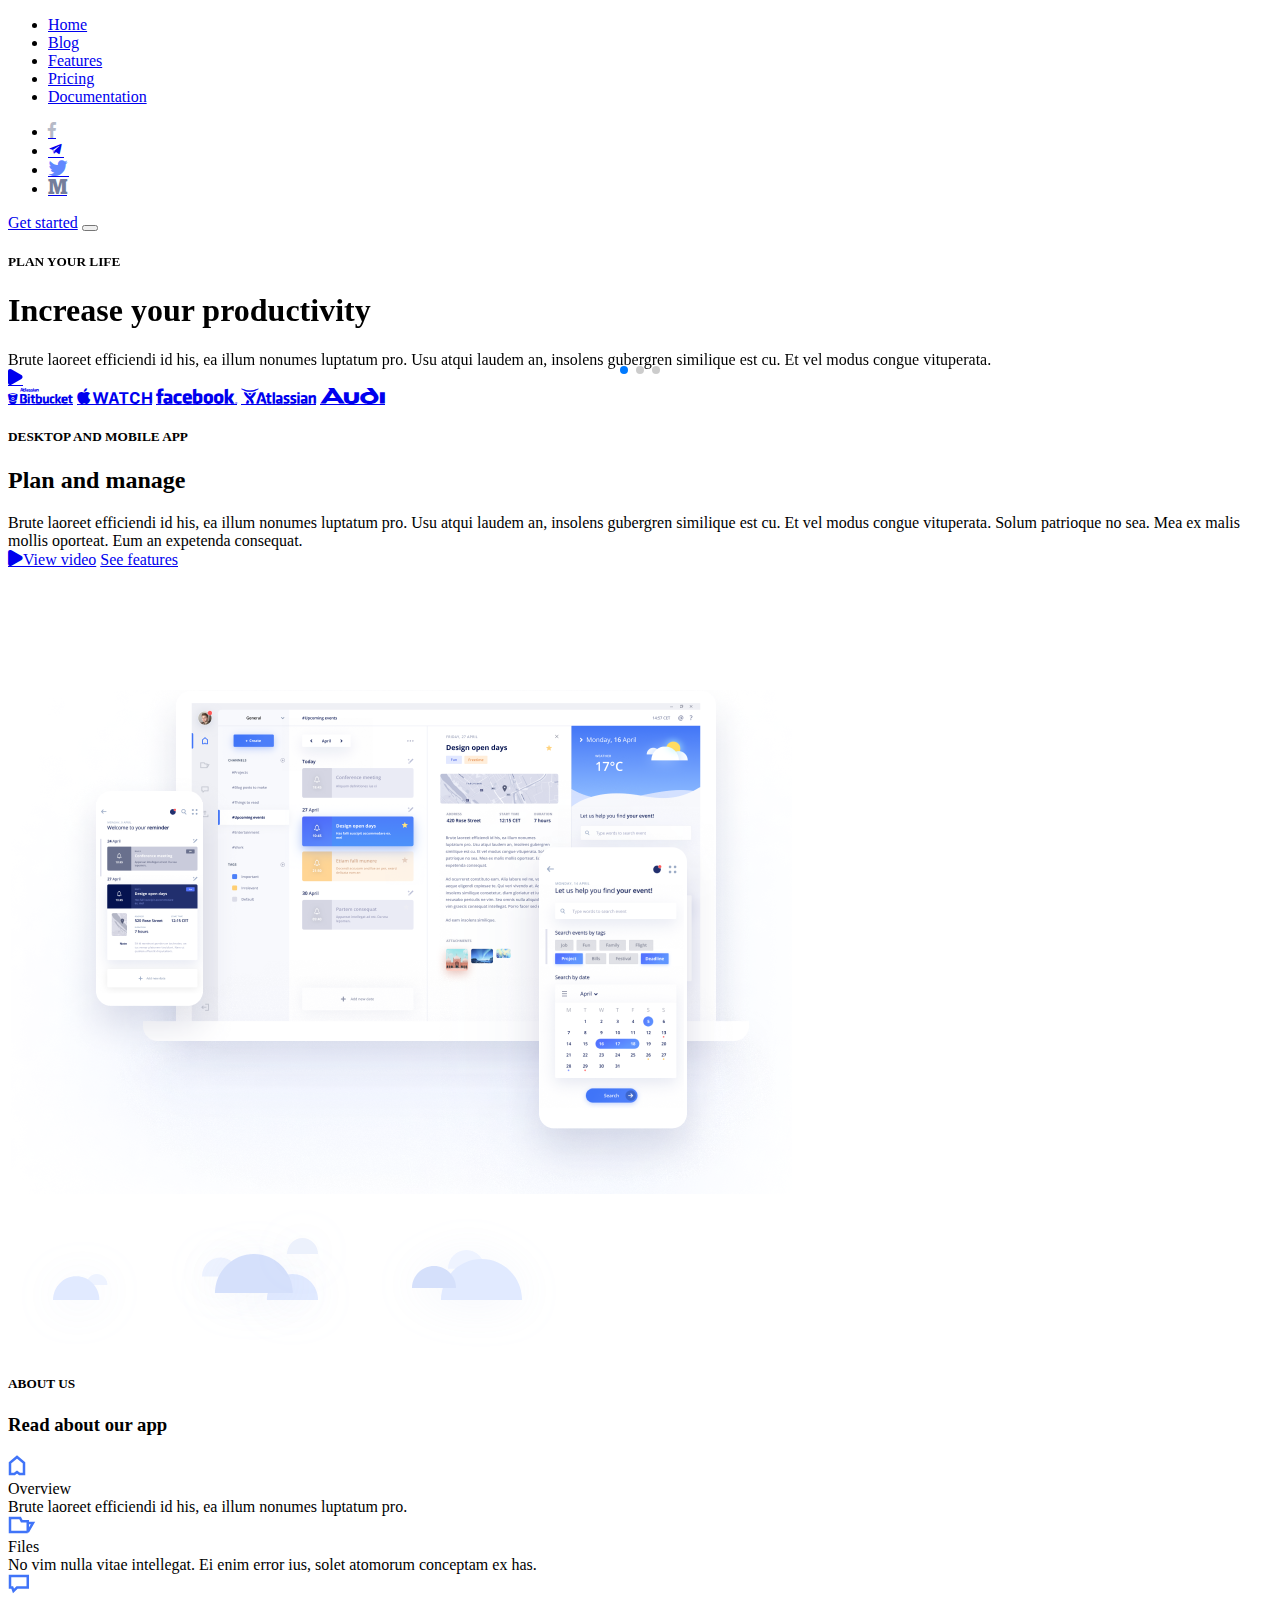
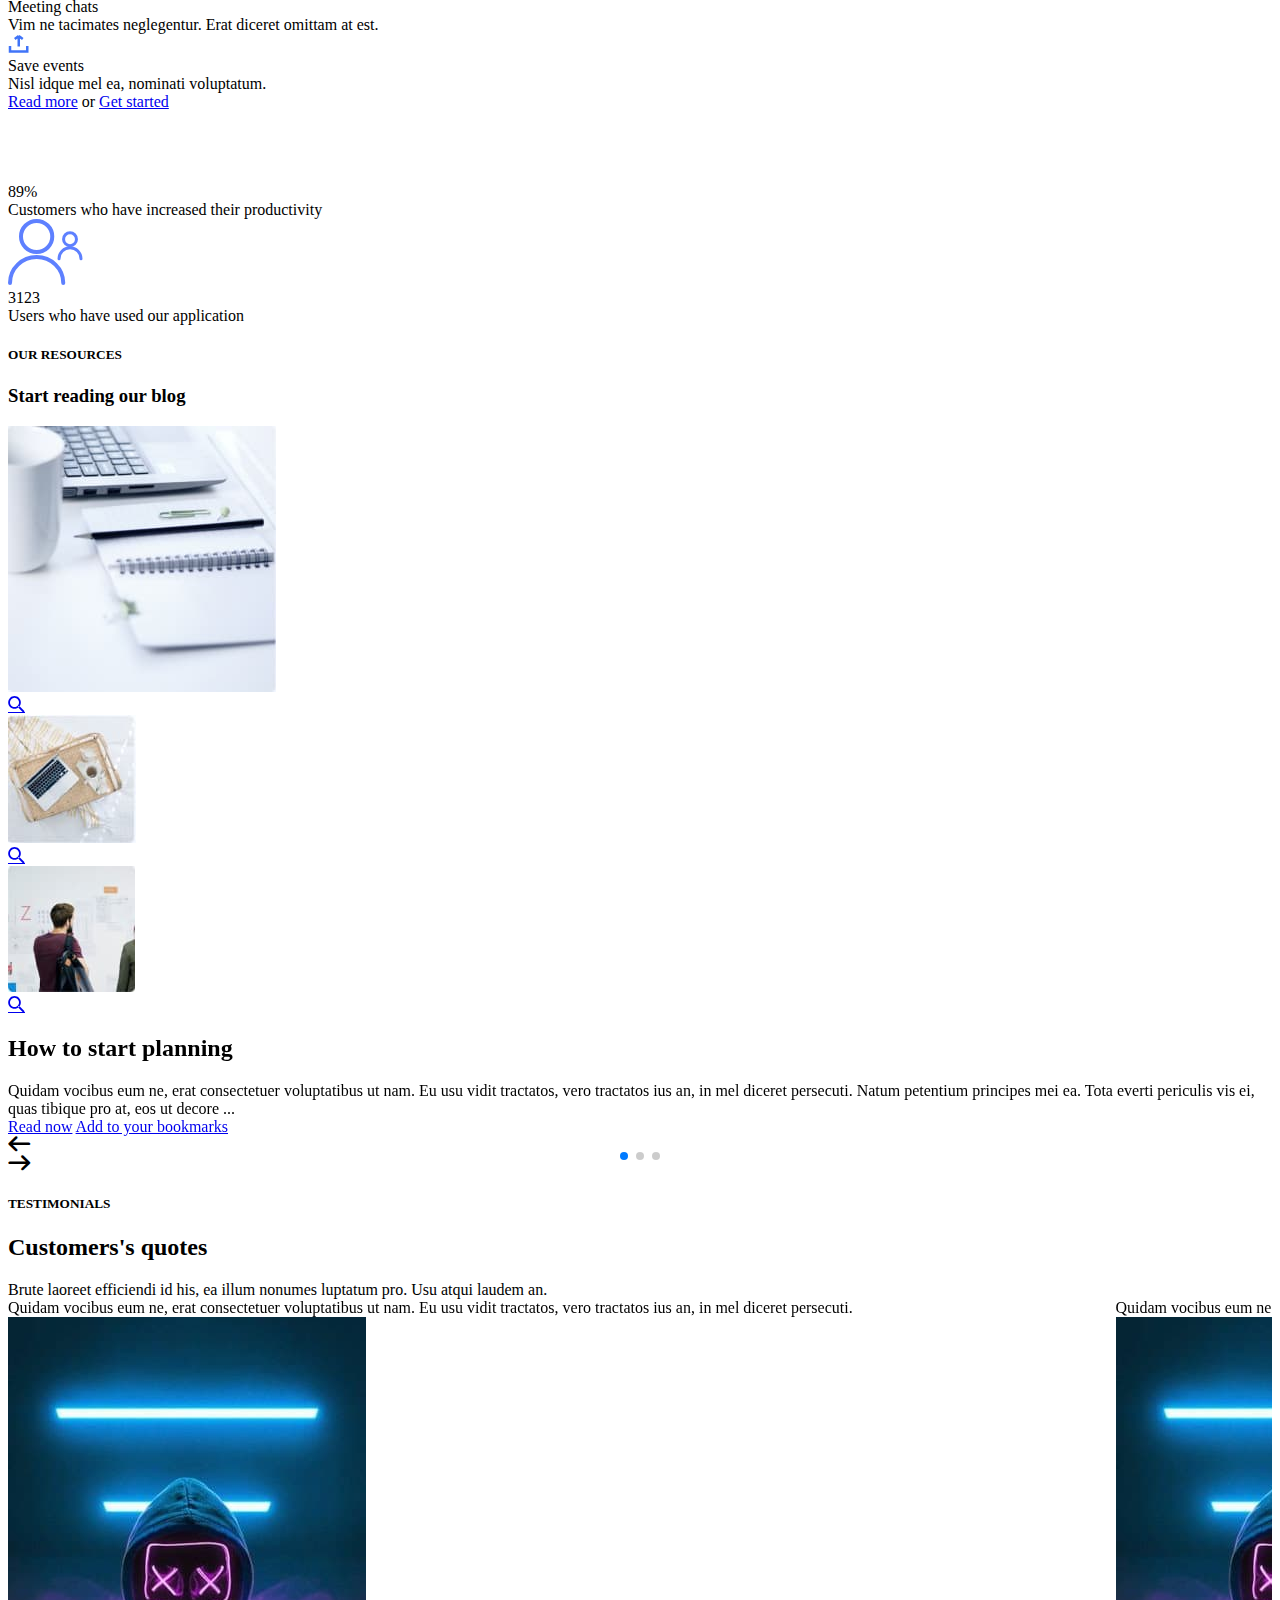
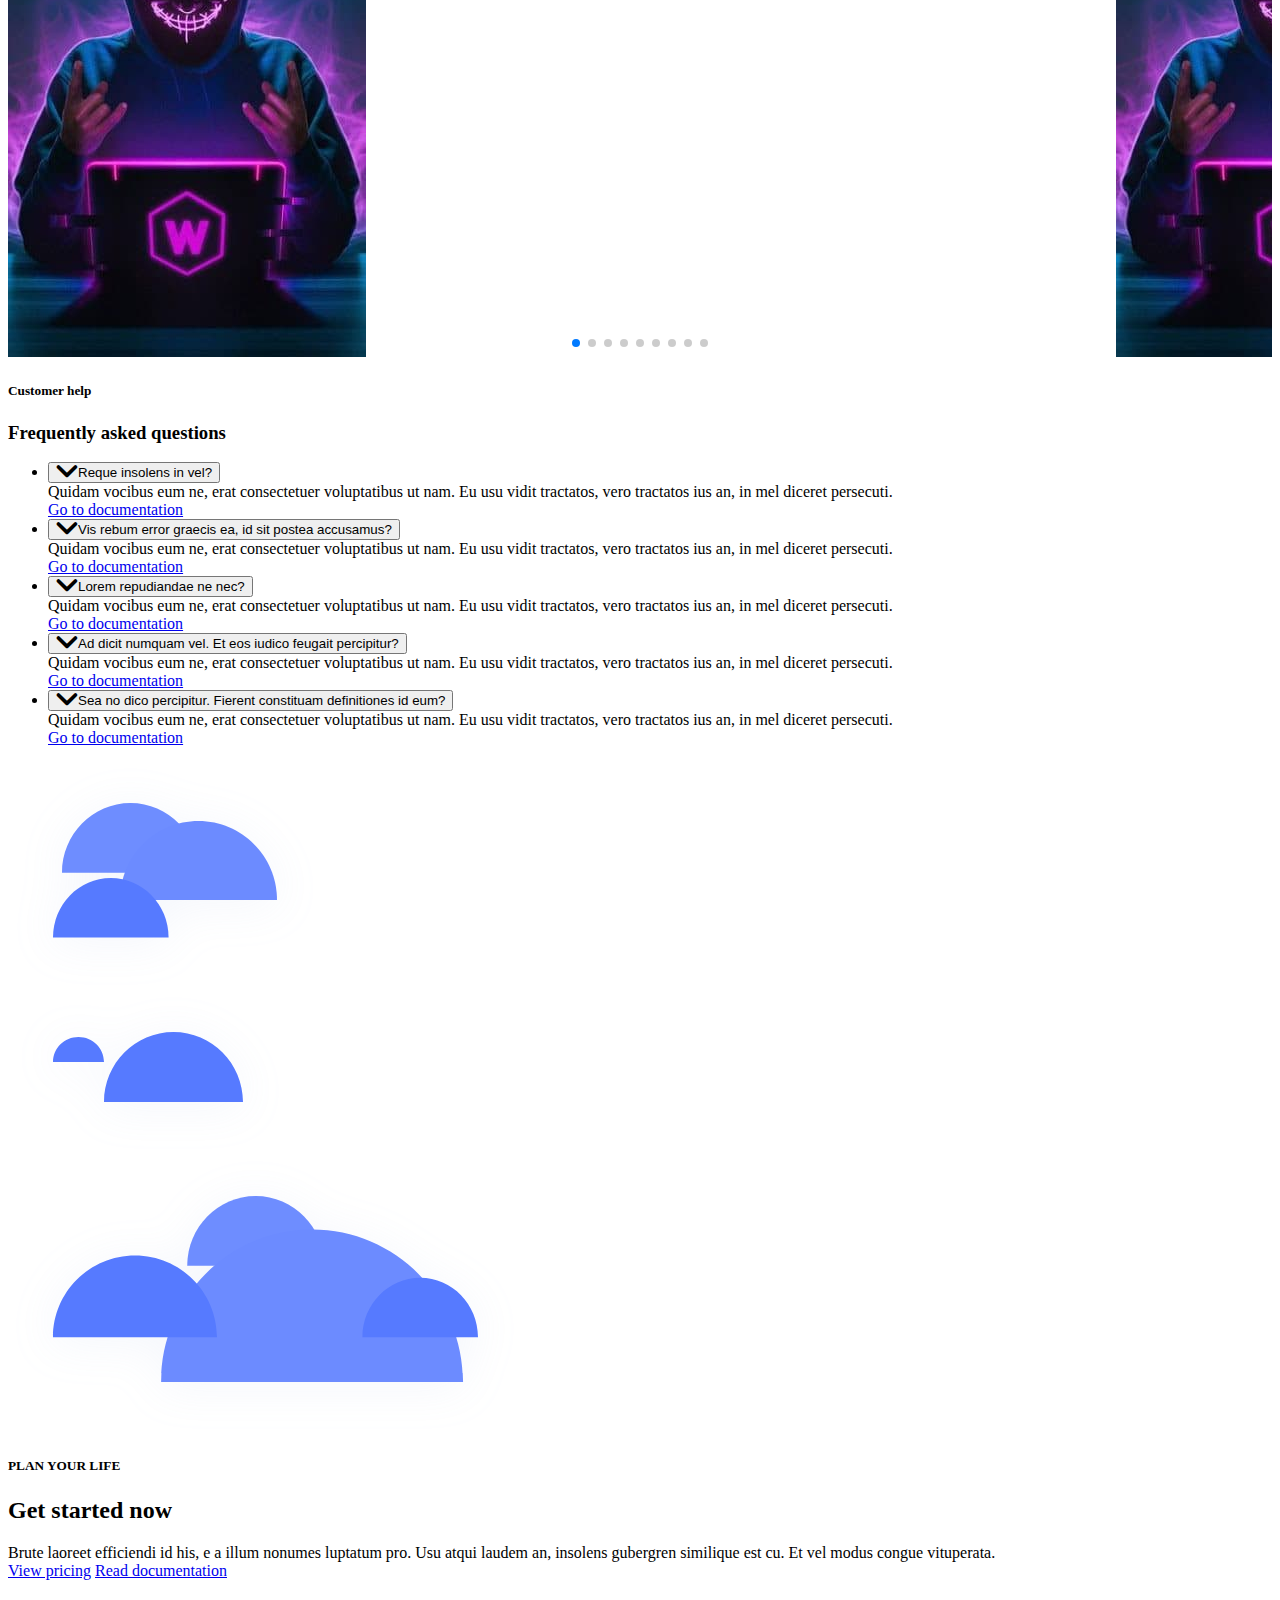
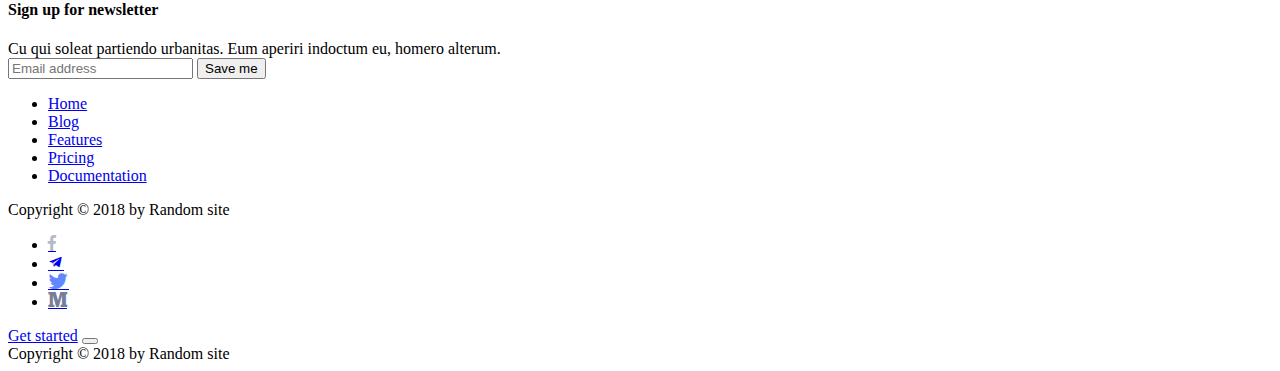
==== index.html @ 5a0d0f4e "Add files via upload" ====
<!DOCTYPE html>
<html lang="en">
	<head>
		<meta charset="UTF-8">
		<meta name="viewport" content="width=device-width">
		<title>Productivity</title>
		<link rel="stylesheet" href="https://unpkg.com/swiper@8/swiper-bundle.min.css">
		<link rel="stylesheet" href="css/icon-font.css">
		<link rel="stylesheet" href="css/style.min.css">
	</head>
	<body>
		<header class="header nav-block">
			<div class="nav-block__container container">
				<a class="nav-block__avatar" href="#"></a>
				<nav class="nav-block__menu">
					<ul class="nav-block__list">
						<li class="nav-block__item">
							<a class="nav-block__link" href="#">Home</a>
						</li>
						<li class="nav-block__item">
							<a class="nav-block__link" href="#">Blog</a>
						</li>
						<li class="nav-block__item">
							<a class="nav-block__link" href="#">Features</a>
						</li>
						<li class="nav-block__item">
							<a class="nav-block__link" href="#">Pricing</a>
						</li>
						<li class="nav-block__item">
							<a class="nav-block__link" href="#">Documentation</a>
						</li>
					</ul>
				</nav>
				<ul class="nav-block__socials">
					<li class="nav-block__socials-item">
						<a class="nav-block__socials-link icon-fb" href="#"></a>
					</li>
					<li class="nav-block__socials-item">
						<a class="nav-block__socials-link icon-tg" href="#"></a>
					</li>
					<li class="nav-block__socials-item">
						<a class="nav-block__socials-link icon-twit" href="#"></a>
					</li>
					<li class="nav-block__socials-item">
						<a class="nav-block__socials-link icon-m" href="#"></a>
					</li>
				</ul>
				<a class="button" href="#">Get started</a>
				<button class="burger" type="button">
					<span></span>
				</button>
			</div>
		</header>
		<main class="main">
			<section class="main-slider swiper">
				<div class="main-slider__wrapper swiper-wrapper">
					<div class="main-slider__slide swiper-slide">
						<h5 class="main-slider__subtitle subtitle">PLAN YOUR LIFE</h5>
						<h1 class="main-slider__title title-1">Increase your <span>productivity</span></h1>
						<div class="main-slider__text">
							Brute laoreet efficiendi id his, ea illum nonumes luptatum pro. Usu atqui laudem an, insolens gubergren similique est cu. Et vel modus congue vituperata.
						</div>
						<a class="main-slider__play icon-play" href="#"></a>
					</div>
					<div class="main-slider__slide swiper-slide">
						<h5 class="main-slider__subtitle subtitle">PLAN YOUR LIFE</h5>
						<h1 class="main-slider__title title-1">Increase your <span>productivity</span></h1>
						<div class="main-slider__text">
							Brute laoreet efficiendi id his, ea illum nonumes luptatum pro. Usu atqui laudem an, insolens gubergren similique est cu. Et vel modus congue vituperata.
						</div>
						<a class="main-slider__play icon-play" href="#"></a>
					</div>
					<div class="main-slider__slide swiper-slide">
						<h5 class="main-slider__subtitle subtitle">PLAN YOUR LIFE</h5>
						<h1 class="main-slider__title title-1">Increase your <span>productivity</span></h1>
						<div class="main-slider__text">
							Brute laoreet efficiendi id his, ea illum nonumes luptatum pro. Usu atqui laudem an, insolens gubergren similique est cu. Et vel modus congue vituperata.
						</div>
						<a class="main-slider__play icon-play" href="#"></a>
					</div>
				</div>
				<div class="swiper-pagination"></div>
			</section>
			<div class="partners">
				<div class="partners__container container">
					<a class="partners__link icon-bitbucket" href="#"></a>
					<a class="partners__link icon-apple" href="#"></a>
					<a class="partners__link icon-facebook" href="#"></a>
					<a class="partners__link icon-atlassian" href="#"></a>
					<a class="partners__link icon-audi" href="#"></a>
				</div>
			</div>
			<section class="plan-manage">
				<div class="plan-manage__container">
					<div class="plan-manage__info">
						<div class="plan-manage__info-body">
							<h5 class="plan-manage__subtitle subtitle">DESKTOP AND MOBILE APP</h5>
							<h2 class="plan-manage__title title-2"><span>Plan</span> and <span>manage</span></h2>
							<div class="plan-manage__text">
								Brute laoreet efficiendi id his, ea illum nonumes luptatum pro. Usu atqui laudem an, insolens gubergren similique est cu. Et vel modus congue vituperata. Solum patrioque no sea. Mea ex malis mollis oporteat. Eum an expetenda consequat.
							</div>
							<div class="plan-manage__buttons">
								<a class="plan-manage__button plan-manage__button--blue icon-play" href="#">View video</a>
								<a class="plan-manage__button plan-manage__button--transparent" href="#">See features</a>
							</div>
						</div>
					</div>
					<div class="plan-manage__image">
						<img src="img/plan-manage/gadjets.png" alt="gadjets">
					</div>
				</div>
			</section>
			<section class="about-us">
				<img class="about-us__cloud about-us__cloud--1" src="img/about-us/clouds/01.svg" alt="about-us-cloud">
				<img class="about-us__cloud about-us__cloud--2" src="img/about-us/clouds/02.svg" alt="about-us-cloud">
				<img class="about-us__cloud about-us__cloud--3" src="img/about-us/clouds/03.svg" alt="about-us-cloud">
				<div class="container">
					<h5 class="subtitle about-us__subtitle">ABOUT US</h5>
					<h3 class="title-3 about-us__title">Read about our app</h3>
					<div class="about-us__cards">
						<div class="about-us__card">
							<div class="about-us__card-icon">
								<img src="img/about-us/icons/01.svg" alt="card-icon">
							</div>
							<div class="about-us__card-title">Overview</div>
							<div class="about-us__card-text">
								Brute laoreet efficiendi id his, ea illum nonumes luptatum pro.
							</div>
						</div>
						<div class="about-us__card">
							<div class="about-us__card-icon">
								<img src="img/about-us/icons/02.svg" alt="card-icon">
							</div>
							<div class="about-us__card-title">Files</div>
							<div class="about-us__card-text">
								No vim nulla vitae intellegat. Ei enim error ius, solet atomorum conceptam ex has.
							</div>
						</div>
						<div class="about-us__card">
							<div class="about-us__card-icon">
								<img src="img/about-us/icons/03.svg" alt="card-icon">
							</div>
							<div class="about-us__card-title">Meeting chats</div>
							<div class="about-us__card-text">
								Vim ne tacimates neglegentur. Erat diceret omittam at est.
							</div>
						</div>
						<div class="about-us__card">
							<div class="about-us__card-icon">
								<img src="img/about-us/icons/04.svg" alt="card-icon">
							</div>
							<div class="about-us__card-title">Save events</div>
							<div class="about-us__card-text">
								Nisl idque mel ea, nominati voluptatum.
							</div>
						</div>
					</div>
					<div class="about-us__buttons">
						<a class="button" href="#">Read more</a>
						<span>or</span>
						<a class="button button--red" href="#">Get started</a>
					</div>
				</div>
			</section>
			<section class="advantages">
				<div class="advantages__column advantages__column--left">
					<div class="advantages__icon">
						<img src="img/advantages/01.svg" alt="advantages-icon">
					</div>
					<div class="advantages__number">89%</div>
					<div class="advantages__text">Customers who have increased their productivity</div>
				</div>
				<div class="advantages__column">
					<div class="advantages__icon">
						<img src="img/advantages/02.svg" alt="advantages-icon">
					</div>
					<div class="advantages__number">3123</div>
					<div class="advantages__text">Users who have used our application</div>
				</div>
			</section>
			<section class="our-resoucers">
				<div class="our-resoucers__container container">
					<h5 class="subtitle our-resoucers__subtitle">OUR RESOURCES</h5>
					<h3 class="title-3">Start reading our blog</h3>
					<div class="our-resoucers__slider swiper">
						<div class="our-resoucers__slider-wrapper swiper-wrapper">
							<div class="our-resoucers__slide swiper-slide">
								<div class="our-resoucers__slide-body">
									<div class="our-resoucers__images">
										<div class="our-resoucers__image">
											<img src="img/our-resoucers/01.jpg" alt="our-resoucers-image">
											<div class="our-resoucers__search">
												<a class="our-resoucers__search-icon icon-zoom" href="#"></a>
											</div>
										</div>
										<div class="our-resoucers__image">
											<img src="img/our-resoucers/02.jpg" alt="our-resoucers-image">
											<div class="our-resoucers__search">
												<a class="our-resoucers__search-icon icon-zoom" href="#"></a>
											</div>
										</div>
										<div class="our-resoucers__image">
											<img src="img/our-resoucers/03.jpg" alt="our-resoucers-image">
											<div class="our-resoucers__search">
												<a class="our-resoucers__search-icon icon-zoom" href="#"></a>
											</div>
										</div>
									</div>
									<div class="our-resoucers__info">
										<h2 class="title-2 our-resoucers__title">How to start planning</h2>
										<div class="our-resoucers__text">
											Quidam vocibus eum ne, erat consectetuer voluptatibus ut nam. Eu usu vidit tractatos, vero tractatos ius an, in mel diceret persecuti. Natum petentium principes mei ea. Tota everti periculis vis ei, quas tibique pro at, eos ut decore ...
										</div>
										<div class="our-resoucers__buttons">
											<a class="button" href="#">Read now</a>
											<a class="button our-resoucers__button" href="#">Add to your bookmarks</a>
										</div>
									</div>
								</div>
							</div>
							<div class="our-resoucers__slide swiper-slide">
								<div class="our-resoucers__slide-body">
									<div class="our-resoucers__images">
										<div class="our-resoucers__image">
											<img src="img/our-resoucers/01.jpg" alt="our-resoucers-image">
											<div class="our-resoucers__search">
												<a class="our-resoucers__search-icon icon-zoom" href="#"></a>
											</div>
										</div>
										<div class="our-resoucers__image">
											<img src="img/our-resoucers/02.jpg" alt="our-resoucers-image">
											<div class="our-resoucers__search">
												<a class="our-resoucers__search-icon icon-zoom" href="#"></a>
											</div>
										</div>
										<div class="our-resoucers__image">
											<img src="img/our-resoucers/03.jpg" alt="our-resoucers-image">
											<div class="our-resoucers__search">
												<a class="our-resoucers__search-icon icon-zoom" href="#"></a>
											</div>
										</div>
									</div>
									<div class="our-resoucers__info">
										<h2 class="title-2 our-resoucers__title">How to start planning</h2>
										<div class="our-resoucers__text">
											Quidam vocibus eum ne, erat consectetuer voluptatibus ut nam. Eu usu vidit tractatos, vero tractatos ius an, in mel diceret persecuti. Natum petentium principes mei ea. Tota everti periculis vis ei, quas tibique pro at, eos ut decore ...
										</div>
										<div class="our-resoucers__buttons">
											<a class="button" href="#">Read now</a>
											<a class="button our-resoucers__button" href="#">Add to your bookmarks</a>
										</div>
									</div>
								</div>
							</div>
							<div class="our-resoucers__slide swiper-slide">
								<div class="our-resoucers__slide-body">
									<div class="our-resoucers__images">
										<div class="our-resoucers__image">
											<img src="img/our-resoucers/01.jpg" alt="our-resoucers-image">
											<div class="our-resoucers__search">
												<a class="our-resoucers__search-icon icon-zoom" href="#"></a>
											</div>
										</div>
										<div class="our-resoucers__image">
											<img src="img/our-resoucers/02.jpg" alt="our-resoucers-image">
											<div class="our-resoucers__search">
												<a class="our-resoucers__search-icon icon-zoom" href="#"></a>
											</div>
										</div>
										<div class="our-resoucers__image">
											<img src="img/our-resoucers/03.jpg" alt="our-resoucers-image">
											<div class="our-resoucers__search">
												<a class="our-resoucers__search-icon icon-zoom" href="#"></a>
											</div>
										</div>
									</div>
									<div class="our-resoucers__info">
										<h2 class="title-2 our-resoucers__title">How to start planning</h2>
										<div class="our-resoucers__text">
											Quidam vocibus eum ne, erat consectetuer voluptatibus ut nam. Eu usu vidit tractatos, vero tractatos ius an, in mel diceret persecuti. Natum petentium principes mei ea. Tota everti periculis vis ei, quas tibique pro at, eos ut decore ...
										</div>
										<div class="our-resoucers__buttons">
											<a class="button" href="#">Read now</a>
											<a class="button our-resoucers__button" href="#">Add to your bookmarks</a>
										</div>
									</div>
								</div>
							</div>
						</div>
						<div class="our-resoucers__prev icon-prev"></div>
						<div class="our-resoucers__next icon-next"></div>
						<div class="swiper-pagination"></div>
					</div>
				</div>
			</section>
			<section class="quotes">
				<div class="quotes__content">
					<div class="container">
						<div class="quotes__info">
							<h5 class="quotes__subtitle subtitle">TESTIMONIALS</h5>
							<h2 class="quotes__title title-2">Customers's quotes</h2>
							<div class="quotes__text">
									Brute laoreet efficiendi id his, ea illum nonumes luptatum pro. Usu atqui laudem an.
							</div>
						</div>
					</div>
				</div>
				<div class="quotes__slider swiper">
					<div class="quotes__slider-wrapper swiper-wrapper">
						<div class="quotes__slide swiper-slide">
							<div class="quotes__slide-text">
								Quidam vocibus eum ne, erat consectetuer voluptatibus ut nam. Eu usu vidit tractatos, vero tractatos ius an, in mel diceret persecuti.
							</div>
							<div class="quotes__slide-avatar">
								<img src="img/quotes/01.jpg" alt="quotes-slide-avatar">
							</div>
						</div>
						<div class="quotes__slide swiper-slide">
							<div class="quotes__slide-text">
								Quidam vocibus eum ne, erat consectetuer voluptatibus ut nam. Eu usu vidit tractatos, vero tractatos ius an, in mel diceret persecuti.
							</div>
							<div class="quotes__slide-avatar">
								<img src="img/quotes/01.jpg" alt="quotes-slide-avatar">
							</div>
						</div>
						<div class="quotes__slide swiper-slide">
							<div class="quotes__slide-text">
								Quidam vocibus eum ne, erat consectetuer voluptatibus ut nam. Eu usu vidit tractatos, vero tractatos ius an, in mel diceret persecuti.
							</div>
							<div class="quotes__slide-avatar">
								<img src="img/quotes/01.jpg" alt="quotes-slide-avatar">
							</div>
						</div>
						<div class="quotes__slide swiper-slide">
							<div class="quotes__slide-text">
								Quidam vocibus eum ne, erat consectetuer voluptatibus ut nam. Eu usu vidit tractatos, vero tractatos ius an, in mel diceret persecuti.
							</div>
							<div class="quotes__slide-avatar">
								<img src="img/quotes/01.jpg" alt="quotes-slide-avatar">
							</div>
						</div>
						<div class="quotes__slide swiper-slide">
							<div class="quotes__slide-text">
								Quidam vocibus eum ne, erat consectetuer voluptatibus ut nam. Eu usu vidit tractatos, vero tractatos ius an, in mel diceret persecuti.
							</div>
							<div class="quotes__slide-avatar">
								<img src="img/quotes/01.jpg" alt="quotes-slide-avatar">
							</div>
						</div>
						<div class="quotes__slide swiper-slide">
							<div class="quotes__slide-text">
								Quidam vocibus eum ne, erat consectetuer voluptatibus ut nam. Eu usu vidit tractatos, vero tractatos ius an, in mel diceret persecuti.
							</div>
							<div class="quotes__slide-avatar">
								<img src="img/quotes/01.jpg" alt="quotes-slide-avatar">
							</div>
						</div>
						<div class="quotes__slide swiper-slide">
							<div class="quotes__slide-text">
								Quidam vocibus eum ne, erat consectetuer voluptatibus ut nam. Eu usu vidit tractatos, vero tractatos ius an, in mel diceret persecuti.
							</div>
							<div class="quotes__slide-avatar">
								<img src="img/quotes/01.jpg" alt="quotes-slide-avatar">
							</div>
						</div>
						<div class="quotes__slide swiper-slide">
							<div class="quotes__slide-text">
								Quidam vocibus eum ne, erat consectetuer voluptatibus ut nam. Eu usu vidit tractatos, vero tractatos ius an, in mel diceret persecuti.
							</div>
							<div class="quotes__slide-avatar">
								<img src="img/quotes/01.jpg" alt="quotes-slide-avatar">
							</div>
						</div>
						<div class="quotes__slide swiper-slide">
							<div class="quotes__slide-text">
								Quidam vocibus eum ne, erat consectetuer voluptatibus ut nam. Eu usu vidit tractatos, vero tractatos ius an, in mel diceret persecuti.
							</div>
							<div class="quotes__slide-avatar">
								<img src="img/quotes/01.jpg" alt="quotes-slide-avatar">
							</div>
						</div>
					</div>
					<div class="swiper-pagination"></div>
				</div>
			</section>
			<section class="questions">
				<div class="container">
					<h5 class="questions__subtitle subtitle">Customer help</h5>
					<h3 class="questions__title title-3">Frequently asked questions</h3>
					<ul class="questions__list">
						<li class="questions__item">
							<button class="questions__active-btn icon-arrow" type="button">Reque insolens in vel?</button>
							<div class="questions__item-body">
								<div class="questions__item-text">
									Quidam vocibus eum ne, erat consectetuer voluptatibus ut nam. Eu usu vidit tractatos, vero tractatos ius an, in mel diceret persecuti.
								</div>
								<a class="button questions__button" href="#">Go to documentation</a>
							</div>
						</li>
						<li class="questions__item">
							<button class="questions__active-btn icon-arrow" type="button">Vis rebum error graecis ea, id sit postea accusamus?</button>
							<div class="questions__item-body">
								<div class="questions__item-text">
									Quidam vocibus eum ne, erat consectetuer voluptatibus ut nam. Eu usu vidit tractatos, vero tractatos ius an, in mel diceret persecuti.
								</div>
								<a class="button questions__button" href="#">Go to documentation</a>
							</div>
						</li>
						<li class="questions__item">
							<button class="questions__active-btn icon-arrow" type="button">Lorem repudiandae ne nec?</button>
							<div class="questions__item-body">
								<div class="questions__item-text">
									Quidam vocibus eum ne, erat consectetuer voluptatibus ut nam. Eu usu vidit tractatos, vero tractatos ius an, in mel diceret persecuti.
								</div>
								<a class="button questions__button" href="#">Go to documentation</a>
							</div>
						</li>
						<li class="questions__item">
							<button class="questions__active-btn icon-arrow" type="button">Ad dicit numquam vel. Et eos iudico feugait percipitur?</button>
							<div class="questions__item-body">
								<div class="questions__item-text">
									Quidam vocibus eum ne, erat consectetuer voluptatibus ut nam. Eu usu vidit tractatos, vero tractatos ius an, in mel diceret persecuti.
								</div>
								<a class="button questions__button" href="#">Go to documentation</a>
							</div>
						</li>
						<li class="questions__item">
							<button class="questions__active-btn icon-arrow" type="button">Sea no dico percipitur. Fierent constituam definitiones id eum?</button>
							<div class="questions__item-body">
								<div class="questions__item-text">
									Quidam vocibus eum ne, erat consectetuer voluptatibus ut nam. Eu usu vidit tractatos, vero tractatos ius an, in mel diceret persecuti.
								</div>
								<a class="button questions__button" href="#">Go to documentation</a>
							</div>
						</li>
					</ul>
				</div>
			</section>
			<section class="get-started">
				<div class="get-started__cloud get-started__cloud--1">
					<img src="img/get-started/clouds/01.svg" alt="get-started-cloud">
				</div>
				<div class="get-started__cloud get-started__cloud--2">
					<img src="img/get-started/clouds/02.svg" alt="get-started-cloud">
				</div>
				<div class="get-started__cloud get-started__cloud--3">
					<img src="img/get-started/clouds/03.svg" alt="get-started-cloud">
				</div>
				<div class="container get-started__container">
					<h5 class="subtitle get-started__subtitle">PLAN YOUR LIFE</h5>
					<h2 class="get-started__title title-1">Get <span>started</span> now</h2>
					<div class="get-started__text">
						Brute laoreet efficiendi id his, e a illum nonumes luptatum pro. Usu atqui laudem an, insolens gubergren similique est cu. Et vel modus congue vituperata.
					</div>
					<div class="get-started__buttons">
						<a class="button get-started__button" href="#">View pricing</a>
						<a class="button get-started__button" href="#">Read documentation</a>
					</div>
				</div>
			</section>
			<section class="sign-up">
				<div class="container">
					<form class="sign-up__form" action="#">
						<div class="sign-up__info">
							<h4 class="sign-up__title">Sign up for newsletter</h4>
							<div class="sign-up__text">
								Cu qui soleat partiendo urbanitas. Eum aperiri indoctum eu, homero alterum.
							</div>
						</div>
						<div class="sign-up__data">
							<input class="sign-up__email" type="email" placeholder="Email address">
							<button class="sign-up__button" type="submit">Save me</button>
						</div>
					</form>
				</div>
			</section>
		</main>
		<footer class="footer">
			<div class="footer__top nav-block">
				<div class="nav-block__container container">
					<a class="nav-block__avatar" href="#"></a>
					<nav class="nav-block__menu footer__menu">
						<ul class="nav-block__list">
							<li class="nav-block__item">
								<a class="nav-block__link" href="#">Home</a>
							</li>
							<li class="nav-block__item">
								<a class="nav-block__link" href="#">Blog</a>
							</li>
							<li class="nav-block__item">
								<a class="nav-block__link" href="#">Features</a>
							</li>
							<li class="nav-block__item">
								<a class="nav-block__link" href="#">Pricing</a>
							</li>
							<li class="nav-block__item">
								<a class="nav-block__link" href="#">Documentation</a>
							</li>
						</ul>
						<div class="footer__copyright footer__copyright--inner">
							Copyright © 2018 by Random site
						</div>
					</nav>
					<ul class="nav-block__socials">
						<li class="nav-block__socials-item">
							<a class="nav-block__socials-link icon-fb" href="#"></a>
						</li>
						<li class="nav-block__socials-item">
							<a class="nav-block__socials-link icon-tg" href="#"></a>
						</li>
						<li class="nav-block__socials-item">
							<a class="nav-block__socials-link icon-twit" href="#"></a>
						</li>
						<li class="nav-block__socials-item">
							<a class="nav-block__socials-link icon-m" href="#"></a>
						</li>
					</ul>
					<a class="button" href="#">Get started</a>
					<button class="burger" type="button">
						<span></span>
					</button>
				</div>
			</div>
			<div class="footer__copyright footer__copyright--outer">
				Copyright © 2018 by Random site
			</div>
		</footer>

		<script src="https://unpkg.com/swiper@8/swiper-bundle.min.js"></script>
		<script src="js/script.js"></script>
	</body>
</html>
---- css/icon-font.css ----
@font-face {
  font-family: 'icomoon';
  src:  url('../fonts/icomoon.eot?6weicu');
  src:  url('../fonts/icomoon.eot?6weicu#iefix') format('embedded-opentype'),
    url('../fonts/icomoon.ttf?6weicu') format('truetype'),
    url('../fonts/icomoon.woff?6weicu') format('woff'),
    url('../fonts/icomoon.svg?6weicu#icomoon') format('svg');
  font-weight: normal;
  font-style: normal;
  font-display: block;
}

[class^="icon-"]::before, [class*=" icon-"]::before {
  /* use !important to prevent issues with browser extensions that change fonts */
  font-family: 'icomoon' !important;
  speak: never;
  font-style: normal;
  font-weight: normal;
  font-variant: normal;
  text-transform: none;
  line-height: 1;

  /* Better Font Rendering =========== */
  -webkit-font-smoothing: antialiased;
  -moz-osx-font-smoothing: grayscale;
}

.icon-next:before {
  content: "\e90b";
}
.icon-zoom:before {
  content: "\e90a";
}
.icon-tg:before {
  content: "\e909";
}
.icon-prev:before {
  content: "\e90c";
}
.icon-arrow:before {
  content: "\e90d";
}
.icon-apple:before {
  content: "\e900";
}
.icon-atlassian:before {
  content: "\e901";
}
.icon-audi:before {
  content: "\e902";
}
.icon-bitbucket:before {
  content: "\e903";
}
.icon-facebook:before {
  content: "\e904";
}
.icon-twit:before {
  content: "\e905";
  color: #6188ff;
}
.icon-m:before {
  content: "\e906";
  color: #757e9a;
}
.icon-fb:before {
  content: "\e907";
  color: #b6bac7;
}
.icon-play:before {
  content: "\e908";
}
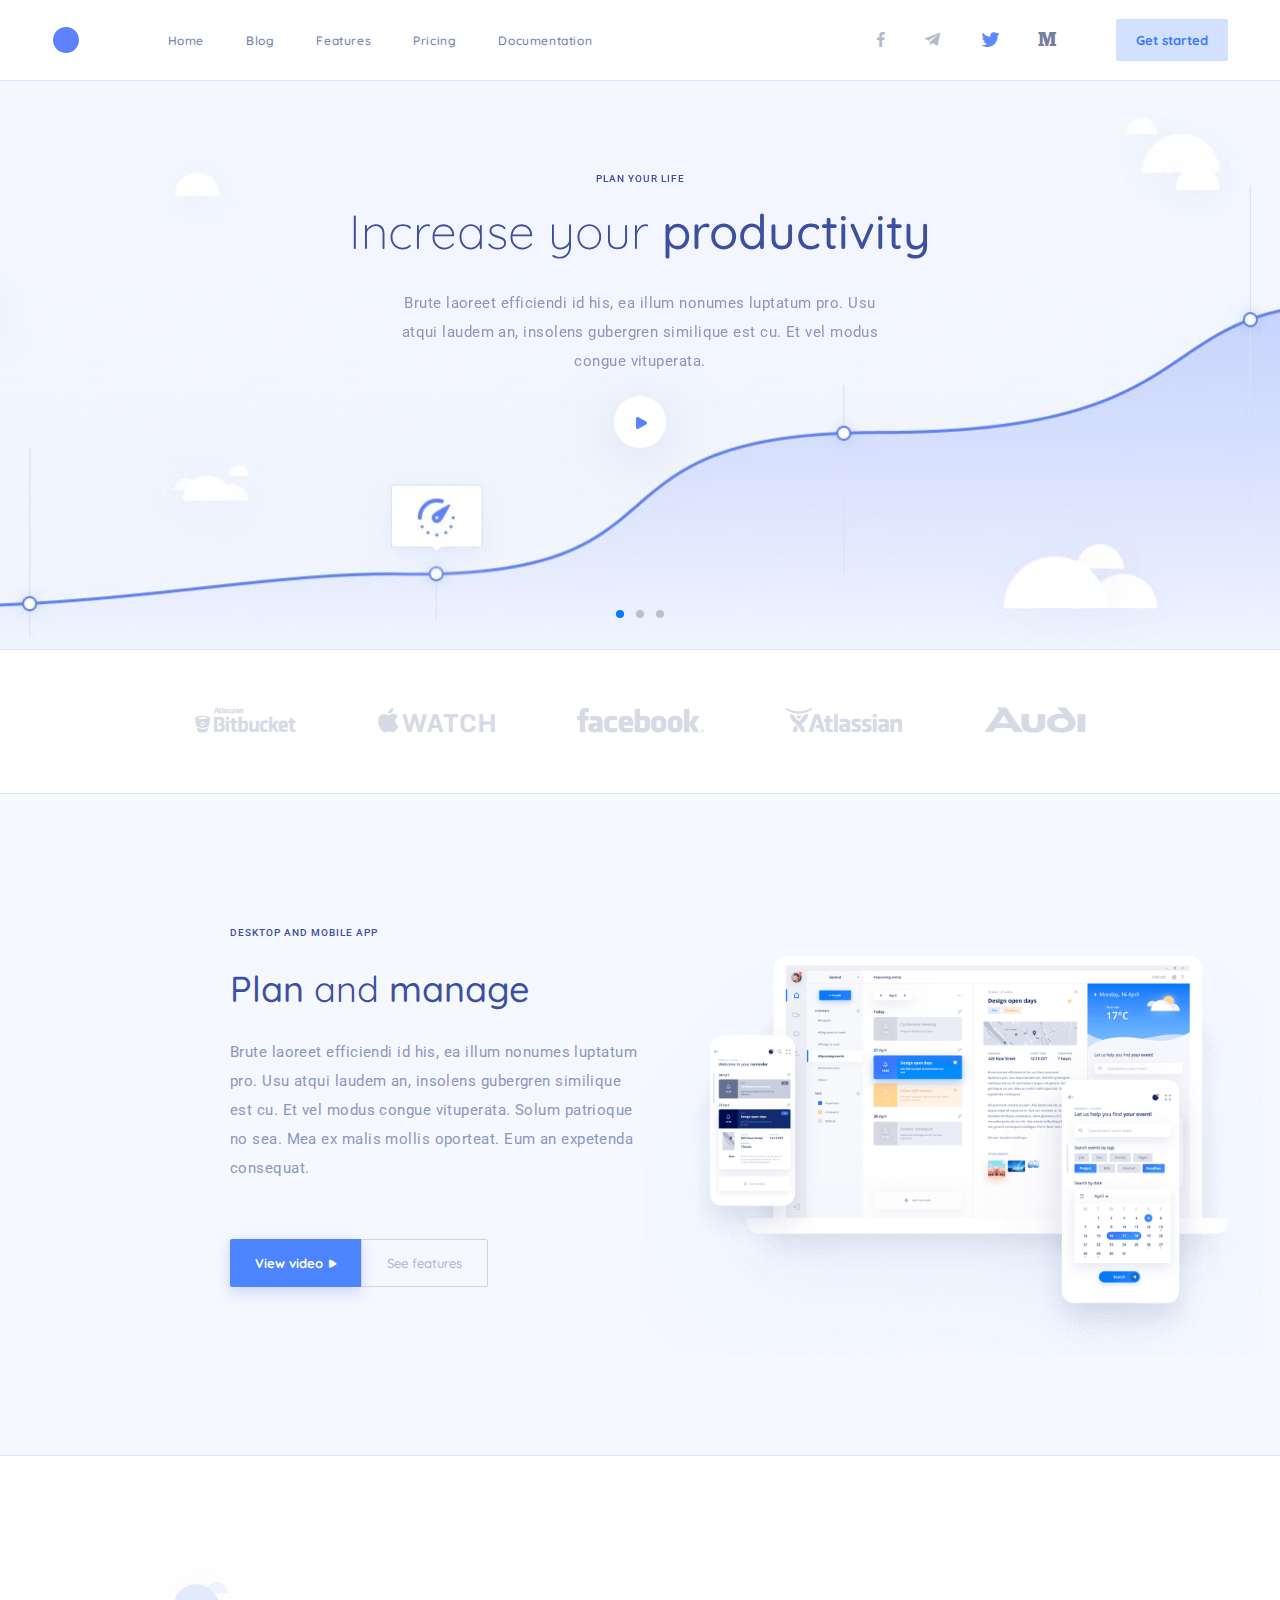
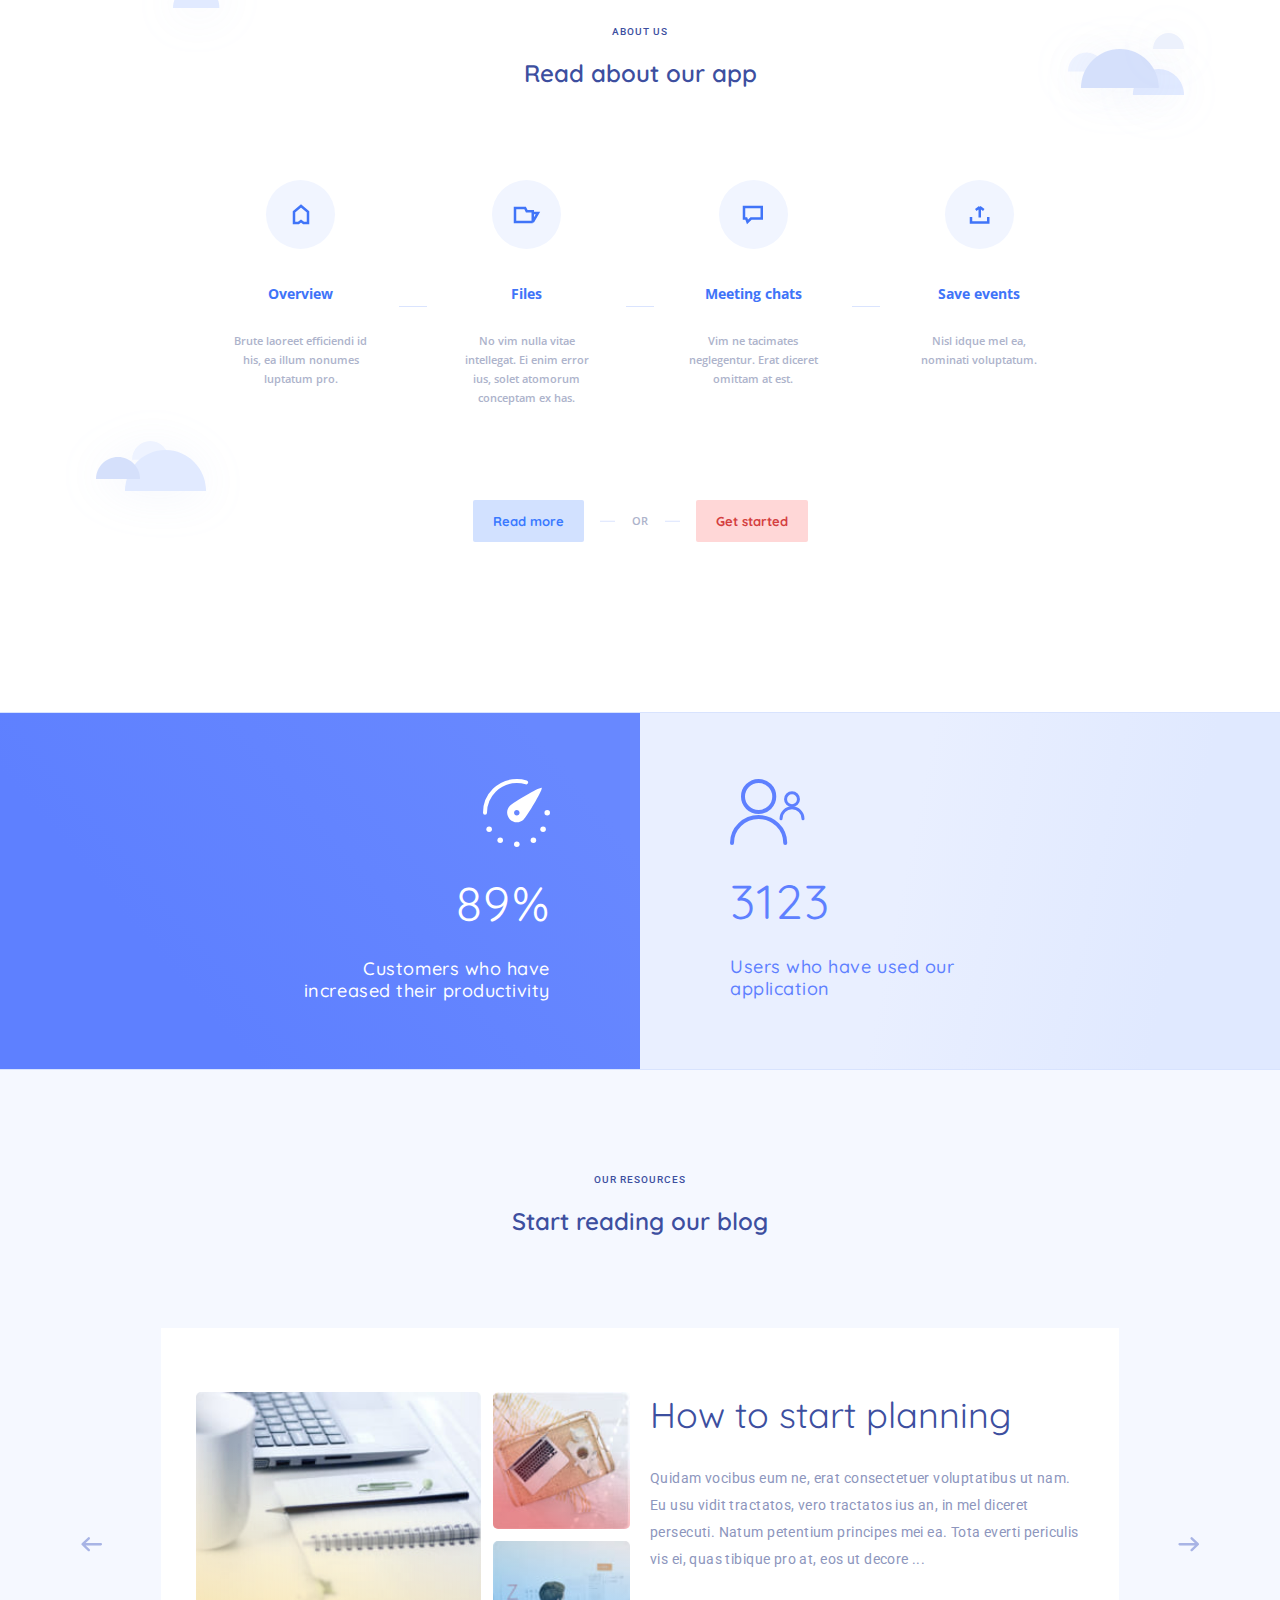
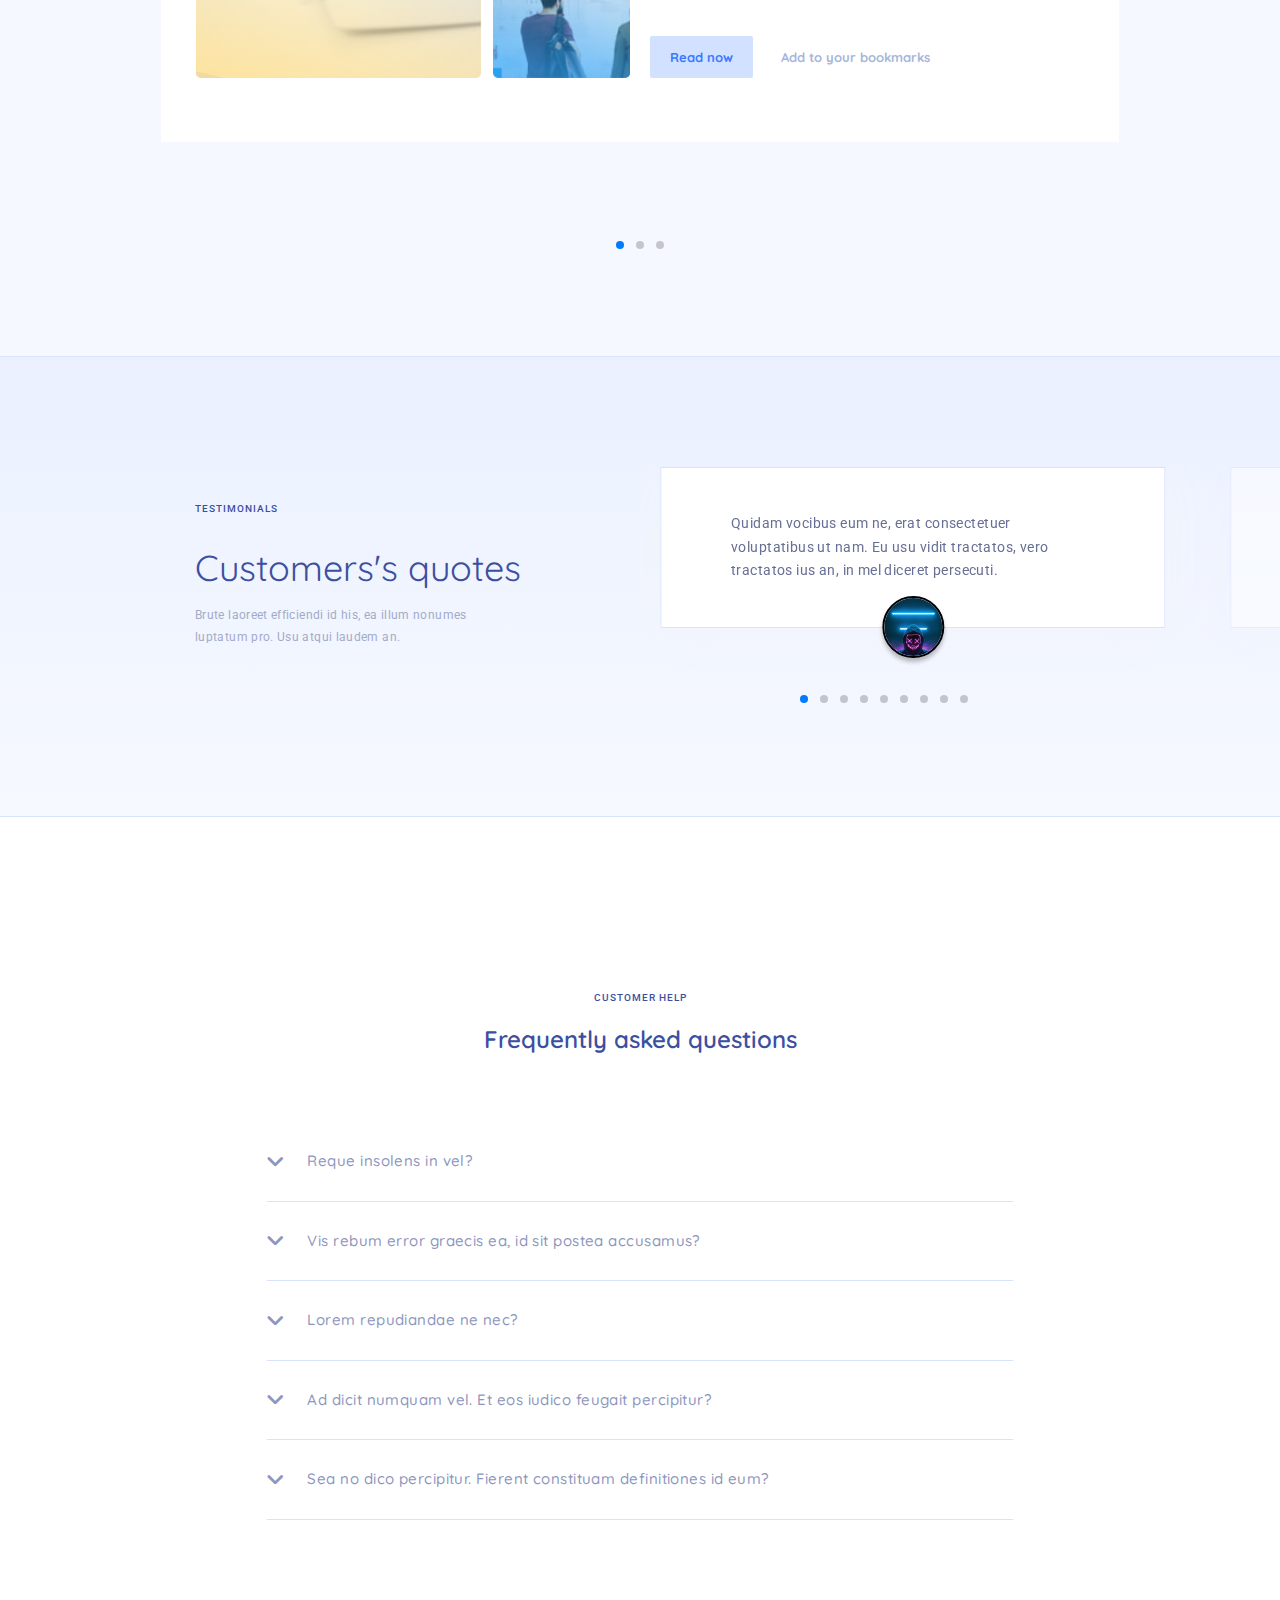
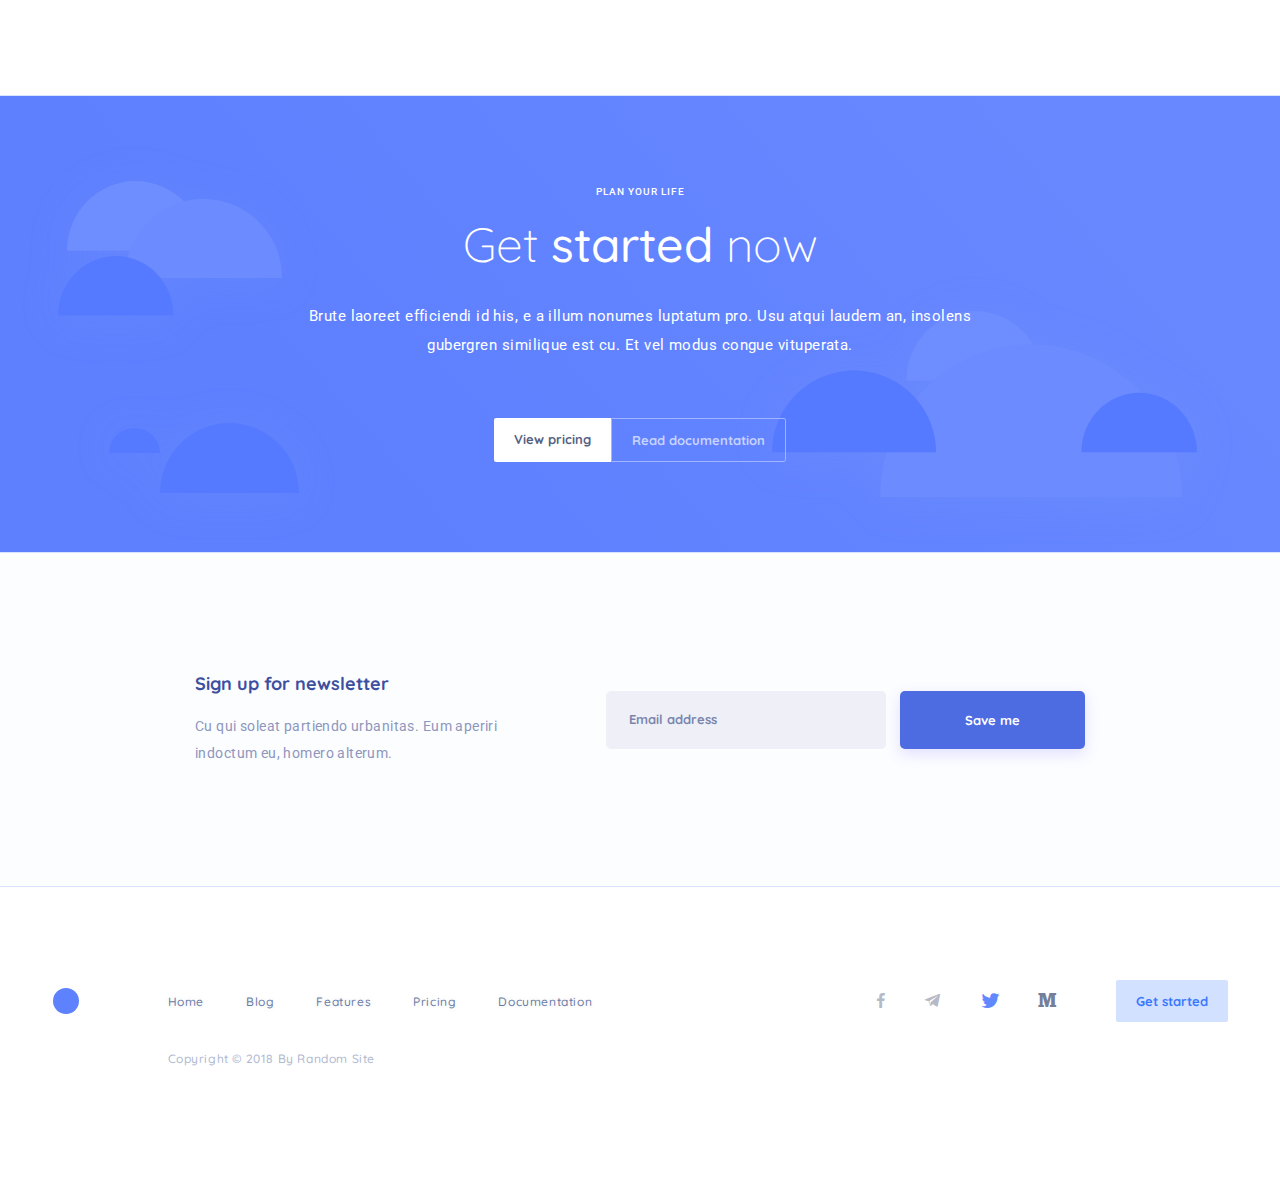
==== commit 2e151548: "Add files via upload" ====
--- a/index.html
+++ b/index.html
@@ -6,7 +6,7 @@
 		<title>Productivity</title>
 		<link rel="stylesheet" href="https://unpkg.com/swiper@8/swiper-bundle.min.css">
 		<link rel="stylesheet" href="css/icon-font.css">
-		<link rel="stylesheet" href="css/style.min.css">
+		<link rel="stylesheet" href="css/style.css">
 	</head>
 	<body>
 		<header class="header nav-block">
--- a/css/style.css
+++ b/css/style.css
@@ -0,0 +1 @@
+@import url(https://fonts.googleapis.com/css2?family=Open+Sans:wght@600;700&family=Quicksand:wght@400;500;700&family=Roboto:wght@400;500&display=swap);*{padding:0;margin:0;border:0}*,:after,:before{-webkit-box-sizing:border-box;box-sizing:border-box}:active,:focus{outline:0}a:active,a:focus{outline:0}aside,footer,header,nav{display:block}body,html{height:100%;widows:100%;font-size:100%;line-height:1;font-size:14px;-ms-text-size-adjust:100%;-moz-text-size-adjust:100%;-webkit-text-size-adjust:100%}button,input,textarea{font-family:inherit}input::-ms-clear{display:none}button{cursor:pointer}button::-moz-focus-inner{padding:0;border:0}a,a:visited{text-decoration:none}a:hover{text-decoration:none}ul li{list-style:none}img{vertical-align:top}h1,h2,h3,h4,h5,h6{font-size:inherit;font-weight:400}.burger{background:0 0;display:none;width:30px;height:20px;position:relative;z-index:4}.burger span,.burger::after,.burger::before{position:absolute;left:0;width:100%;height:10%;background:#000;-webkit-transition:all .3s;transition:all .3s}.burger::after,.burger::before{content:''}.burger::before{top:0}.burger::after{bottom:0}.burger span{top:50%;-webkit-transform:scaleX(1) translate(0,-50%);transform:scaleX(1) translate(0,-50%)}.burger.active::before{top:9px;-webkit-transform:rotate(-40deg);transform:rotate(-40deg)}.burger.active::after{bottom:9px;-webkit-transform:rotate(40deg);transform:rotate(40deg)}.burger.active span{-webkit-transform:scaleX(0);transform:scaleX(0)}@media (max-width:767px){.burger{display:block}}.ibg{position:relative}.ibg img{position:absolute;top:0;left:0;width:100%;height:100%;-o-object-fit:cover;object-fit:cover}.container{max-width:920px;padding:0 15px;margin:0 auto}.button{padding:13px 20px;font-family:Quicksand;font-weight:700;font-size:13px;line-height:123.07692%;color:#3a79ff;background:#d2e1ff;border-radius:2px;display:inline-block;-webkit-transition:background .3s;transition:background .3s;position:relative;z-index:10}@media (any-hover:hover){.button:hover{background:#acc6ff}}.button--red{color:#d43f3f;background:#ffd7d7}@media (any-hover:hover){.button--red:hover{background:#f3bdbd}}.subtitle{font-weight:500;font-size:10px;line-height:120%;letter-spacing:.1em;text-transform:uppercase;color:#3d4f9f}.title-1{font-family:Quicksand;font-weight:300;font-size:48px;line-height:125%;color:#3d4f9f}.title-1 span{font-weight:500}.title-2{font-family:Quicksand;font-weight:400;font-size:36px;line-height:125%;color:#3d4f9f}.title-2 span{font-weight:500}.title-3{text-align:center;font-family:Quicksand;font-weight:600;font-size:24px;line-height:125%;color:#3d4f9f}.swiper-pagination .swiper-pagination-bullet{margin:0 6px!important}body{font-family:Roboto;font-weight:400;font-size:15px}body.lock{overflow:hidden}.header{position:relative}.header::before{content:'';position:absolute;top:0;left:0;width:100%;height:100%;background:#fff;z-index:4}.nav-block__container{max-width:1205px;display:-webkit-box;display:-ms-flexbox;display:flex;-webkit-box-align:center;-ms-flex-align:center;align-items:center;min-height:80px;-webkit-column-gap:15px;column-gap:15px}@media (max-width:767px){.nav-block__container{min-height:60px}}.nav-block__avatar{-webkit-box-flex:0;-ms-flex:0 0 26px;flex:0 0 26px;height:26px;background:#5e81fe;border-radius:50%;overflow:hidden;z-index:4;position:relative}.nav-block__avatar img{max-width:100%}@media (max-width:767px){.nav-block__avatar{margin:0 auto 0 0}}.nav-block__menu{margin:0 auto 0 74px}@media (max-width:992px){.nav-block__menu{margin:0 auto 0 48px}}@media (max-width:830px){.nav-block__menu{margin:0 auto}}@media (max-width:767px){.nav-block__menu{position:fixed;z-index:3;width:100%;height:100%;overflow:auto;top:0;left:0;-webkit-transform:translateX(-100%);transform:translateX(-100%);background:#5e81fe;padding:100px 40px 40px;-webkit-transition:-webkit-transform .5s;transition:-webkit-transform .5s;transition:transform .5s;transition:transform .5s,-webkit-transform .5s}}.nav-block__menu.active{-webkit-transform:translateX(0);transform:translateX(0)}.nav-block__list{z-index:4;position:relative}@media (min-width:768px){.nav-block__list{display:-webkit-box;display:-ms-flexbox;display:flex;-webkit-box-align:center;-ms-flex-align:center;align-items:center;-webkit-column-gap:42px;column-gap:42px;row-gap:10px}}@media (max-width:992px){.nav-block__list{-webkit-column-gap:28px;column-gap:28px}}@media (max-width:767px){.nav-block__list{margin:0 0 30px 0}.nav-block__list>:not(:last-child){margin:0 0 20px 0}}.nav-block__link{font-family:Quicksand;font-weight:500;font-size:12px;padding:5px 0;line-height:125%;letter-spacing:.05em;color:#697ca6;text-shadow:0 0 5px #e6e6e6;-webkit-transition:all .3s;transition:all .3s}@media (any-hover:hover){.nav-block__link:hover{color:#5e81fe;text-shadow:0 0 5px #e6e6e6}}@media (max-width:767px){.nav-block__link{text-shadow:none;color:#fff;font-size:30px;display:block;width:100%}}.nav-block__socials{display:-webkit-box;display:-ms-flexbox;display:flex;-webkit-column-gap:38px;column-gap:38px;-webkit-box-align:center;-ms-flex-align:center;align-items:center;margin:0 45px 0 0;position:relative;z-index:4}@media (max-width:992px){.nav-block__socials{-webkit-column-gap:25px;column-gap:25px;margin:0 28px 0 0}}@media (max-width:767px){.nav-block__socials{background:#d2e1ff;display:-webkit-inline-box;display:-ms-inline-flexbox;display:inline-flex;padding:20px}}.nav-block__socials-item .icon-tg{font-size:20px;color:#b6bac7}@media (max-width:767px){.nav-block__socials-item .icon-tg{font-size:25px}}@media (max-width:767px){.nav-block__socials-link{font-size:25px}}.main-slider{min-height:570px;background:url("../img/main-slider/bg.jpg") center 75%/cover no-repeat;padding:92px 0;border-top:1px solid #d8e3fe;border-bottom:1px solid #d8e3fe}@media (max-width:767px){.main-slider{padding:75px 0}}.main-slider__slide{text-align:center;padding:0 15px}.main-slider__subtitle{margin:0 0 16px 0}.main-slider__title{margin:0 0 28px 0}.main-slider__text{margin:0 auto 20px;max-width:500px;font-size:15px;line-height:193.33333%;letter-spacing:.03em;color:#8d96bd}.main-slider__play{display:-webkit-inline-box;display:-ms-inline-flexbox;display:inline-flex;-webkit-box-pack:center;-ms-flex-pack:center;justify-content:center;-webkit-box-align:center;-ms-flex-align:center;align-items:center;width:52px;height:52px;background:#fff;-webkit-box-shadow:0 10px 50px rgba(201,209,231,.6);box-shadow:0 10px 50px rgba(201,209,231,.6);border-radius:50%;color:#5e81ff;font-size:12px;-webkit-transition:-webkit-transform .4s;transition:-webkit-transform .4s;transition:transform .4s;transition:transform .4s,-webkit-transform .4s}.main-slider__play::before{-webkit-transform:translate(1px,1px);transform:translate(1px,1px)}@media (any-hover:hover){.main-slider__play:hover{-webkit-transform:rotate(360deg);transform:rotate(360deg)}}.main-slider .swiper-pagination{bottom:28px}.partners{padding:58px 0}.partners__container{display:-webkit-box;display:-ms-flexbox;display:flex;-webkit-box-align:center;-ms-flex-align:center;align-items:center;-webkit-box-pack:justify;-ms-flex-pack:justify;justify-content:space-between;-ms-flex-wrap:wrap;flex-wrap:wrap;-webkit-column-gap:20px;column-gap:20px;row-gap:45px}@media (max-width:555px){.partners__container{-webkit-column-gap:0;column-gap:0}}.partners__link{color:#d6dae5;font-size:25px;-webkit-transition:color .3s;transition:color .3s}@media (any-hover:hover){.partners__link:hover{color:#5982e7}}@media (max-width:555px){.partners__link{-webkit-box-flex:1;-ms-flex:1 1 50%;flex:1 1 50%;text-align:center}}@media (max-width:325px){.partners__link{-webkit-box-flex:1;-ms-flex:1 1 100%;flex:1 1 100%}}.plan-manage{background:#f5f8ff;padding:65px 15px 100px;border-top:1px solid #d8e3fe;border-bottom:1px solid #d8e3fe}@media (max-width:767px){.plan-manage{padding:65px 15px}}@media (min-width:768px){.plan-manage__container{display:-webkit-box;display:-ms-flexbox;display:flex;-webkit-box-align:center;-ms-flex-align:center;align-items:center}}.plan-manage__info{-webkit-box-flex:0;-ms-flex:0 1 410px;flex:0 1 410px;margin:0 0 0 auto}@media (max-width:767px){.plan-manage__info{text-align:center}}.plan-manage__subtitle{margin:0 0 27px 0}.plan-manage__title{margin:0 0 27px 0}.plan-manage__text{line-height:193.33333%;letter-spacing:.03em;color:#8d96bd;margin:0 0 56px 0}@media (max-width:767px){.plan-manage__text{margin:0 0 27px 0}}.plan-manage__buttons{display:-webkit-inline-box;display:-ms-inline-flexbox;display:inline-flex}.plan-manage__button{padding:15px 25px;font-family:Quicksand;font-size:13px;line-height:123.07692%}.plan-manage__button--blue{background:#4c85ff;-webkit-box-shadow:0 5px 15px rgba(188,199,255,.75);box-shadow:0 5px 15px rgba(188,199,255,.75);border-radius:2px 0 0 2px;color:#fff;display:-webkit-inline-box;display:-ms-inline-flexbox;display:inline-flex;-webkit-box-orient:horizontal;-webkit-box-direction:reverse;-ms-flex-direction:row-reverse;flex-direction:row-reverse;-webkit-box-align:center;-ms-flex-align:center;align-items:center;-webkit-column-gap:6px;column-gap:6px;font-weight:700;-webkit-transition:background .3s;transition:background .3s}.plan-manage__button--blue::before{font-size:8px;-webkit-transform:translateY(1px);transform:translateY(1px)}@media (any-hover:hover){.plan-manage__button--blue:hover{background:#3b6dda}}.plan-manage__button--transparent{border-radius:0 2px 2px 0;color:#adb4d2;font-weight:500;border:1px solid #d1d1e4}.plan-manage__image{-webkit-box-flex:0;-ms-flex:0 1 50%;flex:0 1 50%}@media (max-width:767px){.plan-manage__image{text-align:center}}.plan-manage__image img{max-width:100%}.about-us{position:relative;padding:170px 0;border-bottom:1px solid #d8e3fe}@media (max-width:992px){.about-us{padding:100px 0}}.about-us__cloud{position:absolute;z-index:-1}.about-us__cloud--1{top:10%;left:10%}@media (max-width:450px){.about-us__cloud--1{top:3%}}.about-us__cloud--2{top:16%;right:4%}@media (max-width:450px){.about-us__cloud--2{top:12%}}.about-us__cloud--3{bottom:20%;left:4%}@media (max-width:560px){.about-us__cloud--3{bottom:-5%}}.about-us__subtitle{text-align:center;margin:0 0 20px 0}.about-us__cards{padding:92px 0;display:-ms-grid;display:grid;-ms-grid-columns:(minmax(120px,1fr)) [auto-fit];grid-template-columns:repeat(auto-fit,minmax(120px,1fr));row-gap:25px;-webkit-column-gap:15px;column-gap:15px}@media (max-width:550px){.about-us__cards{padding:60px 0}}.about-us__card{text-align:center;position:relative}.about-us__card:not(:last-child)::after{position:absolute;content:'';width:28px;height:.5px;background:#dae4fe;right:-10%;top:55%}@media (max-width:767px){.about-us__card:not(:last-child)::after{display:none}}.about-us__card-icon{width:69px;height:69px;background:#f1f5ff;display:-webkit-inline-box;display:-ms-inline-flexbox;display:inline-flex;-webkit-box-pack:center;-ms-flex-pack:center;justify-content:center;-webkit-box-align:center;-ms-flex-align:center;align-items:center;border-radius:50%;margin:0 0 33px 0;-webkit-transition:-webkit-transform .3s;transition:-webkit-transform .3s;transition:transform .3s;transition:transform .3s,-webkit-transform .3s}@media (any-hover:hover){.about-us__card-icon:hover{-webkit-transform:rotate(180deg);transform:rotate(180deg)}}.about-us__card-title{font-family:Open Sans;font-weight:700;font-size:14px;line-height:178.57143%;color:#4074f8;margin:0 0 25px 0}.about-us__card-text{font-family:Open Sans;font-weight:600;font-size:11px;line-height:172.72727%;color:#adb3cb;max-width:140px;margin:0 auto}.about-us__buttons{display:-webkit-box;display:-ms-flexbox;display:flex;-webkit-box-align:center;-ms-flex-align:center;align-items:center;-webkit-box-pack:center;-ms-flex-pack:center;justify-content:center}@media (max-width:370px){.about-us__buttons{-webkit-box-orient:vertical;-webkit-box-direction:normal;-ms-flex-direction:column;flex-direction:column;row-gap:20px}}.about-us__buttons span{font-family:Open Sans;font-weight:600;font-size:11px;color:#adb3cb;text-transform:uppercase;padding:0 48px;position:relative}.about-us__buttons span::after,.about-us__buttons span::before{content:'';position:absolute;top:50%;-webkit-transform:translateY(-50%);transform:translateY(-50%);width:15px;height:.5px;background:#dae4fe}.about-us__buttons span::before{left:16px}.about-us__buttons span::after{right:16px}.advantages{display:-webkit-box;display:-ms-flexbox;display:flex;-ms-flex-wrap:wrap;flex-wrap:wrap}.advantages__column{-webkit-box-flex:0;-ms-flex:0 1 50%;flex:0 1 50%;padding:66px 90px;background:linear-gradient(101.48deg,#e9efff 41.56%,#e0e9ff 81.53%);color:#5e80ff}@media (max-width:992px){.advantages__column{padding:50px}}@media (max-width:590px){.advantages__column{-webkit-box-flex:0;-ms-flex:0 1 100%;flex:0 1 100%;text-align:center}}.advantages__column--left{background:linear-gradient(229.32deg,#6888ff 12.77%,#5e80ff 73.11%);color:#fff}@media (min-width:591px){.advantages__column--left{text-align:right;display:-webkit-box;display:-ms-flexbox;display:flex;-webkit-box-orient:vertical;-webkit-box-direction:normal;-ms-flex-direction:column;flex-direction:column;-webkit-box-align:end;-ms-flex-align:end;align-items:end}}.advantages__icon{margin:0 0 15px 0}.advantages__number{font-family:Quicksand;font-weight:400;font-size:48px;line-height:172.91667%;letter-spacing:.03em;margin:0 0 13px 0}.advantages__text{font-family:Quicksand;font-weight:500;font-size:18px;line-height:127.77778%;letter-spacing:.03em;max-width:260px}@media (max-width:590px){.advantages__text{margin:0 auto}}.our-resoucers{background:#f5f8ff;padding:104px 0;border-bottom:1px solid #d8e3fe;border-top:1px solid #d8e3fe}@media (max-width:992px){.our-resoucers{padding:80px 0}}.our-resoucers__container{max-width:1188px}.our-resoucers__subtitle{text-align:center;margin:0 0 20px 0}.our-resoucers__slider{padding:92px 0 110px 0;position:relative}@media (max-width:992px){.our-resoucers__slider{padding:60px 0}}@media (max-width:500px){.our-resoucers__slider{margin:0 -15px}}.our-resoucers__slide{padding:0 100px}@media (max-width:992px){.our-resoucers__slide{padding:0 50px}}@media (max-width:767px){.our-resoucers__slide{padding:0}}.our-resoucers__slide-body{background:#fff;padding:64px 35px;-webkit-column-gap:20px;column-gap:20px}@media (max-width:992px){.our-resoucers__slide-body{padding:35px}}@media (min-width:993px){.our-resoucers__slide-body{display:-webkit-box;display:-ms-flexbox;display:flex;-webkit-box-pack:justify;-ms-flex-pack:justify;justify-content:space-between}}@media (max-width:500px){.our-resoucers__slide-body{padding:20px}}.our-resoucers__images{-webkit-box-flex:0;-ms-flex:0 1 50%;flex:0 1 50%;display:-ms-grid;display:grid;-ms-grid-columns:(1fr)[3];grid-template-columns:repeat(3,1fr);gap:12px}@media (max-width:992px){.our-resoucers__images{margin:0 0 15px 0}}@media (max-width:550px){.our-resoucers__images{gap:5px}}.our-resoucers__image{position:relative;padding:0 0 100% 0;border-radius:5px;overflow:hidden}.our-resoucers__image img{position:absolute;top:0;left:0;width:100%;height:100%;-o-object-fit:cover;object-fit:cover;-o-object-position:center center;object-position:center center}.our-resoucers__image::before{content:'';position:absolute;top:0;left:0;width:100%;height:100%;z-index:3}.our-resoucers__image:nth-child(1)::before{background:linear-gradient(13.46deg,rgba(255,199,53,.44) 1.89%,rgba(255,227,154,.93) 1.9%,rgba(255,159,90,0) 68.24%),url(photo-1474377207190-a7d8b3334068.jpg)}.our-resoucers__image:nth-child(2)::before{background:linear-gradient(27.48deg,rgba(255,53,53,.48) 14.02%,rgba(255,179,90,0) 68%),url(photo-1456615074700-1dc12aa7364d.jpg)}.our-resoucers__image:nth-child(3)::before{background:linear-gradient(13.49deg,rgba(53,170,255,.68) 11.59%,rgba(90,136,255,0) 96.88%),url(photo-1497348231296-713b847f4ca4.jpg)}@media (any-hover:hover){.our-resoucers__image:hover .our-resoucers__search{visibility:visible;opacity:1}}@media (min-width:993px){.our-resoucers__image:nth-child(1){grid-row:span 2;grid-column:span 2}}.our-resoucers__search{position:absolute;width:100%;height:100%;top:0;left:0;z-index:4;display:-webkit-box;display:-ms-flexbox;display:flex;visibility:hidden;opacity:0;-webkit-box-pack:center;-ms-flex-pack:center;justify-content:center;-webkit-box-align:center;-ms-flex-align:center;align-items:center;-webkit-transition:all .3s;transition:all .3s}.our-resoucers__search-icon{-webkit-box-flex:0;-ms-flex:0 0 65px;flex:0 0 65px;display:-webkit-box;display:-ms-flexbox;display:flex;-webkit-box-pack:center;-ms-flex-pack:center;justify-content:center;-webkit-box-align:center;-ms-flex-align:center;align-items:center;height:65px;border-radius:50%;background:#fff;color:#a7aac6}.our-resoucers__info{-webkit-box-flex:0;-ms-flex:0 1 50%;flex:0 1 50%;display:-webkit-box;display:-ms-flexbox;display:flex;-webkit-box-orient:vertical;-webkit-box-direction:normal;-ms-flex-direction:column;flex-direction:column}@media (max-width:992px){.our-resoucers__info>:not(:last-child){margin:0 0 15px 0}}.our-resoucers__title{margin:0 0 28px 0}@media (max-width:550px){.our-resoucers__title{font-size:28px}}.our-resoucers__text{font-size:14px;line-height:192.85714%;letter-spacing:.03em;color:#8d96bd;-webkit-box-flex:1;-ms-flex:1 1 auto;flex:1 1 auto;margin:0 0 20px 0}.our-resoucers__buttons{display:-webkit-box;display:-ms-flexbox;display:flex;-webkit-column-gap:8px;column-gap:8px}@media (max-width:550px){.our-resoucers__buttons{-webkit-column-gap:2px;column-gap:2px}}.our-resoucers__button{background:0 0!important;color:#a6b6da}@media (any-hover:hover){.our-resoucers__button:hover{text-decoration:underline}}.our-resoucers .swiper-pagination{bottom:0}.our-resoucers__next,.our-resoucers__prev{color:#a8b4e5;cursor:pointer;position:absolute;top:50%;-webkit-transform:translate(0,-50%);transform:translate(0,-50%);z-index:30;line-height:0;padding:20px}@media (max-width:767px){.our-resoucers__next,.our-resoucers__prev{font-size:18px}}.our-resoucers__prev{left:0}@media (max-width:500px){.our-resoucers__prev{left:-18px}}.our-resoucers__next{right:0}@media (max-width:500px){.our-resoucers__next{right:-18px}}.quotes{background:-webkit-gradient(linear,left top,left bottom,from(#eaf0ff),to(#f6f9ff));background:linear-gradient(180deg,#eaf0ff 0,#f6f9ff 100%);padding:110px 0;overflow:hidden}@media (min-width:768px){.quotes{display:-webkit-box;display:-ms-flexbox;display:flex}}@media (max-width:992px){.quotes{padding:70px 0}}.quotes__content{-webkit-box-flex:0;-ms-flex:0 0 100%;flex:0 0 100%}@media (min-width:768px){.quotes__info{max-width:50%;padding:36px 0 0 0}}.quotes__subtitle{margin:0 0 30px 0}@media (max-width:767px){.quotes__subtitle{margin:0 0 20px 0}}.quotes__title{margin:0 0 14px 0}.quotes__text{line-height:191.66667%;letter-spacing:.03em;color:#a4abc8;font-size:16px;max-width:500px}@media (min-width:768px){.quotes__text{font-size:12px;max-width:300px}}.quotes__slider{-webkit-box-flex:0;-ms-flex:0 0 50%;flex:0 0 50%;padding:40px 15px 78px;position:relative}@media (min-width:768px){.quotes__slider{-webkit-transform:translateX(-100%);transform:translateX(-100%);padding:0 0 78px 20px}}.quotes__slide{position:relative;padding:44px 70px;background:#fff;border:1px solid #d8e3fe;-webkit-box-shadow:0 5px 50px #f3f5fa;box-shadow:0 5px 50px #f3f5fa;-webkit-transition:opacity .3s;transition:opacity .3s}@media (max-width:992px){.quotes__slide{padding:40px}}.quotes .swiper-slide-next{opacity:.5}.quotes__slide-text{font-family:Roboto;font-size:14px;line-height:171.42857%;letter-spacing:.03em;color:#676f95}.quotes__slide-avatar{position:absolute;width:62px;height:62px;bottom:0;left:50%;-webkit-transform:translate(-50%,50%);transform:translate(-50%,50%);border-radius:50%;overflow:hidden;border:2px solid #000;-webkit-box-shadow:0 4px 4px rgba(0,0,0,.25);box-shadow:0 4px 4px rgba(0,0,0,.25)}.quotes__slide-avatar img{max-width:100%}.quotes .swiper-pagination{bottom:0}@media (min-width:768px){.quotes .swiper-pagination{text-align:left;left:154px}}.questions{padding:175px 0;border-bottom:1px solid #d8e3fe;border-top:1px solid #d8e3fe}@media (max-width:992px){.questions{padding:90px 0}}@media (max-width:767px){.questions{padding:70px 0}}.questions__subtitle{margin:0 0 20px 0;text-align:center}.questions__title{margin:0 0 68px 0}@media (max-width:992px){.questions__title{margin:0 0 45px 0}}@media (max-width:767px){.questions__title{margin:0 0 30px 0}}.questions__list{padding:0 72px}@media (max-width:992px){.questions__list{padding:0}}.questions__item{border-bottom:1px solid #d8e3fe}.questions__item--active .questions__active-btn{color:#495274;font-weight:700}.questions__item--active .questions__active-btn::before{-webkit-transform:rotate(180deg);transform:rotate(180deg)}.questions__item--active .questions__item-body{display:block}@media (min-width:768px){.questions__item--active .questions__item-body{display:-webkit-box;display:-ms-flexbox;display:flex}}.questions__active-btn{display:-webkit-box;display:-ms-flexbox;display:flex;width:100%;-webkit-box-align:center;-ms-flex-align:center;align-items:center;background:0 0;font-family:Quicksand;font-weight:500;font-size:inherit;letter-spacing:.03em;line-height:1.5em;text-align:left;-webkit-column-gap:24px;column-gap:24px;padding:28px 0;color:#8d96bd;-webkit-transition:color .3s;transition:color .3s}.questions__active-btn::before{font-size:10px;-webkit-transition:-webkit-transform .3s;transition:-webkit-transform .3s;transition:transform .3s;transition:transform .3s,-webkit-transform .3s}.questions__item-body{display:none;padding:0 15px 38px 80px;-webkit-box-pack:justify;-ms-flex-pack:justify;justify-content:space-between;-webkit-column-gap:30px;column-gap:30px;-webkit-box-align:center;-ms-flex-align:center;align-items:center}@media (max-width:992px){.questions__item-body{padding:0 15px 38px 40px}}.questions__item-text{-webkit-box-flex:0;-ms-flex:0 1 390px;flex:0 1 390px;font-size:14px;line-height:192.85714%;letter-spacing:.03em;color:#8d96bd}@media (max-width:992px){.questions__item-text{-webkit-box-flex:1;-ms-flex:1 1 auto;flex:1 1 auto}}@media (max-width:767px){.questions__item-text{margin:0 0 20px 0}}.questions__button{color:#7382a3;-webkit-box-flex:0;-ms-flex:0 0 auto;flex:0 0 auto;background:#e8ecf4;font-weight:500;padding-right:30px;padding-left:30px}@media (any-hover:hover){.questions__button:hover{background:#d4d7df}}.get-started{text-align:center;padding:90px 0;background:linear-gradient(229.32deg,#6888ff 12.77%,#5e80ff 73.11%);position:relative}@media (max-width:767px){.get-started{padding:75px 0}}.get-started__container{z-index:2;position:relative}.get-started__subtitle{color:#fff;margin:0 0 16px 0}.get-started__title{color:#fff;margin:0 0 28px 0}@media (max-width:767px){.get-started__title{margin:0 0 20px 0}}.get-started__text{color:#fff;margin:0 auto 58px;max-width:680px;line-height:193.33333%;letter-spacing:.03em}@media (max-width:767px){.get-started__text{margin:0 0 40px 0}}.get-started__buttons{display:-webkit-box;display:-ms-flexbox;display:flex;-webkit-box-pack:center;-ms-flex-pack:center;justify-content:center;-ms-flex-wrap:wrap;flex-wrap:wrap;row-gap:8px}@media (max-width:350px){.get-started__button{-webkit-box-flex:0;-ms-flex:0 1 100%;flex:0 1 100%}}.get-started__button:nth-child(1){border-radius:2px 0 0 2px;background:#fff;color:#565f82}@media (any-hover:hover){.get-started__button:nth-child(1):hover{background:#dadada}}.get-started__button:nth-child(2){border-radius:0 2px 2px 0;background:0 0;color:#c7d3ff;border:1px solid #a0b4ff}.get-started__cloud{position:absolute}@media (max-width:767px){.get-started__cloud{display:none}}.get-started__cloud--1{top:10%;left:1%}.get-started__cloud--2{bottom:2%;left:5%}.get-started__cloud--3{bottom:1%;right:3%}.sign-up{border-bottom:1px solid #d8e3fe;border-top:1px solid #d8e3fe;padding:120px 0;background:#fcfdff}@media (max-width:992px){.sign-up{padding:70px 0}}@media (min-width:768px){.sign-up__form{display:-webkit-box;display:-ms-flexbox;display:flex;-webkit-box-pack:justify;-ms-flex-pack:justify;justify-content:space-between;-webkit-box-align:center;-ms-flex-align:center;align-items:center;-webkit-column-gap:20px;column-gap:20px}}.sign-up__info{-webkit-box-flex:0;-ms-flex:0 1 330px;flex:0 1 330px}@media (max-width:767px){.sign-up__info{margin:0 0 20px 0}}.sign-up__title{font-family:Quicksand;font-weight:700;font-size:18px;line-height:122.22222%;color:#3d4f9f;margin:0 0 18px 0}@media (max-width:767px){.sign-up__title{margin:0 0 10px 0}}.sign-up__text{font-size:14px;line-height:192.85714%;letter-spacing:.03em;color:#8d96bd}.sign-up__data{display:-webkit-box;display:-ms-flexbox;display:flex;-webkit-box-flex:1;-ms-flex:1 0 auto;flex:1 0 auto;-webkit-column-gap:14px;column-gap:14px}@media (min-width:768px){.sign-up__data{-webkit-box-pack:end;-ms-flex-pack:end;justify-content:end}}@media (max-width:550px){.sign-up__data{-webkit-box-orient:vertical;-webkit-box-direction:normal;-ms-flex-direction:column;flex-direction:column;row-gap:10px}}.sign-up__email{-webkit-box-flex:0;-ms-flex:0 1 280px;flex:0 1 280px;background:#efeff7;border-radius:5px;padding:21px 23px;-webkit-transition:-webkit-box-shadow .3s;transition:-webkit-box-shadow .3s;transition:box-shadow .3s;transition:box-shadow .3s,-webkit-box-shadow .3s}.sign-up__email::-webkit-input-placeholder{font-family:Quicksand;font-weight:700;font-size:13px;color:#7a85ad}.sign-up__email:-ms-input-placeholder{font-family:Quicksand;font-weight:700;font-size:13px;color:#7a85ad}.sign-up__email::-ms-input-placeholder{font-family:Quicksand;font-weight:700;font-size:13px;color:#7a85ad}.sign-up__email::placeholder{font-family:Quicksand;font-weight:700;font-size:13px;color:#7a85ad}@media (max-width:767px){.sign-up__email{-webkit-box-flex:1;-ms-flex:1 1 auto;flex:1 1 auto}}@media (any-hover:hover){.sign-up__email:focus{-webkit-box-shadow:0 2px 10px #4d6de18a;box-shadow:0 2px 10px #4d6de18a}}.sign-up__button{padding:21px 62px;background:#4d6ce1;-webkit-box-shadow:0 5px 15px rgba(116,104,255,.2);box-shadow:0 5px 15px rgba(116,104,255,.2);border-radius:5px;font-family:Quicksand;font-weight:700;font-size:13px;line-height:123.07692%;color:#fff;-webkit-transition:-webkit-box-shadow .3s;transition:-webkit-box-shadow .3s;transition:box-shadow .3s;transition:box-shadow .3s,-webkit-box-shadow .3s}@media (min-width:551px){.sign-up__button{-webkit-box-flex:0;-ms-flex:0 0 185px;flex:0 0 185px}}@media (any-hover:hover){.sign-up__button:hover{-webkit-box-shadow:0 5px 30px #4d6de19f;box-shadow:0 5px 30px #4d6de19f}}.footer{padding:74px 0 125px 0}@media (max-width:767px){.footer{padding:50px 0}}.footer__top{margin:0 0 14px 0}@media (max-width:767px){.footer__top{display:none}}.footer__menu{position:relative}.footer__copyright{font-family:Quicksand;font-weight:500;font-size:12px;line-height:125%;letter-spacing:.05em;text-transform:capitalize;color:#aeb8d0}@media (min-width:768px){.footer__copyright--outer{display:none}}@media (max-width:767px){.footer__copyright--outer{text-align:center}}.footer__copyright--inner{position:absolute;left:0;top:57px}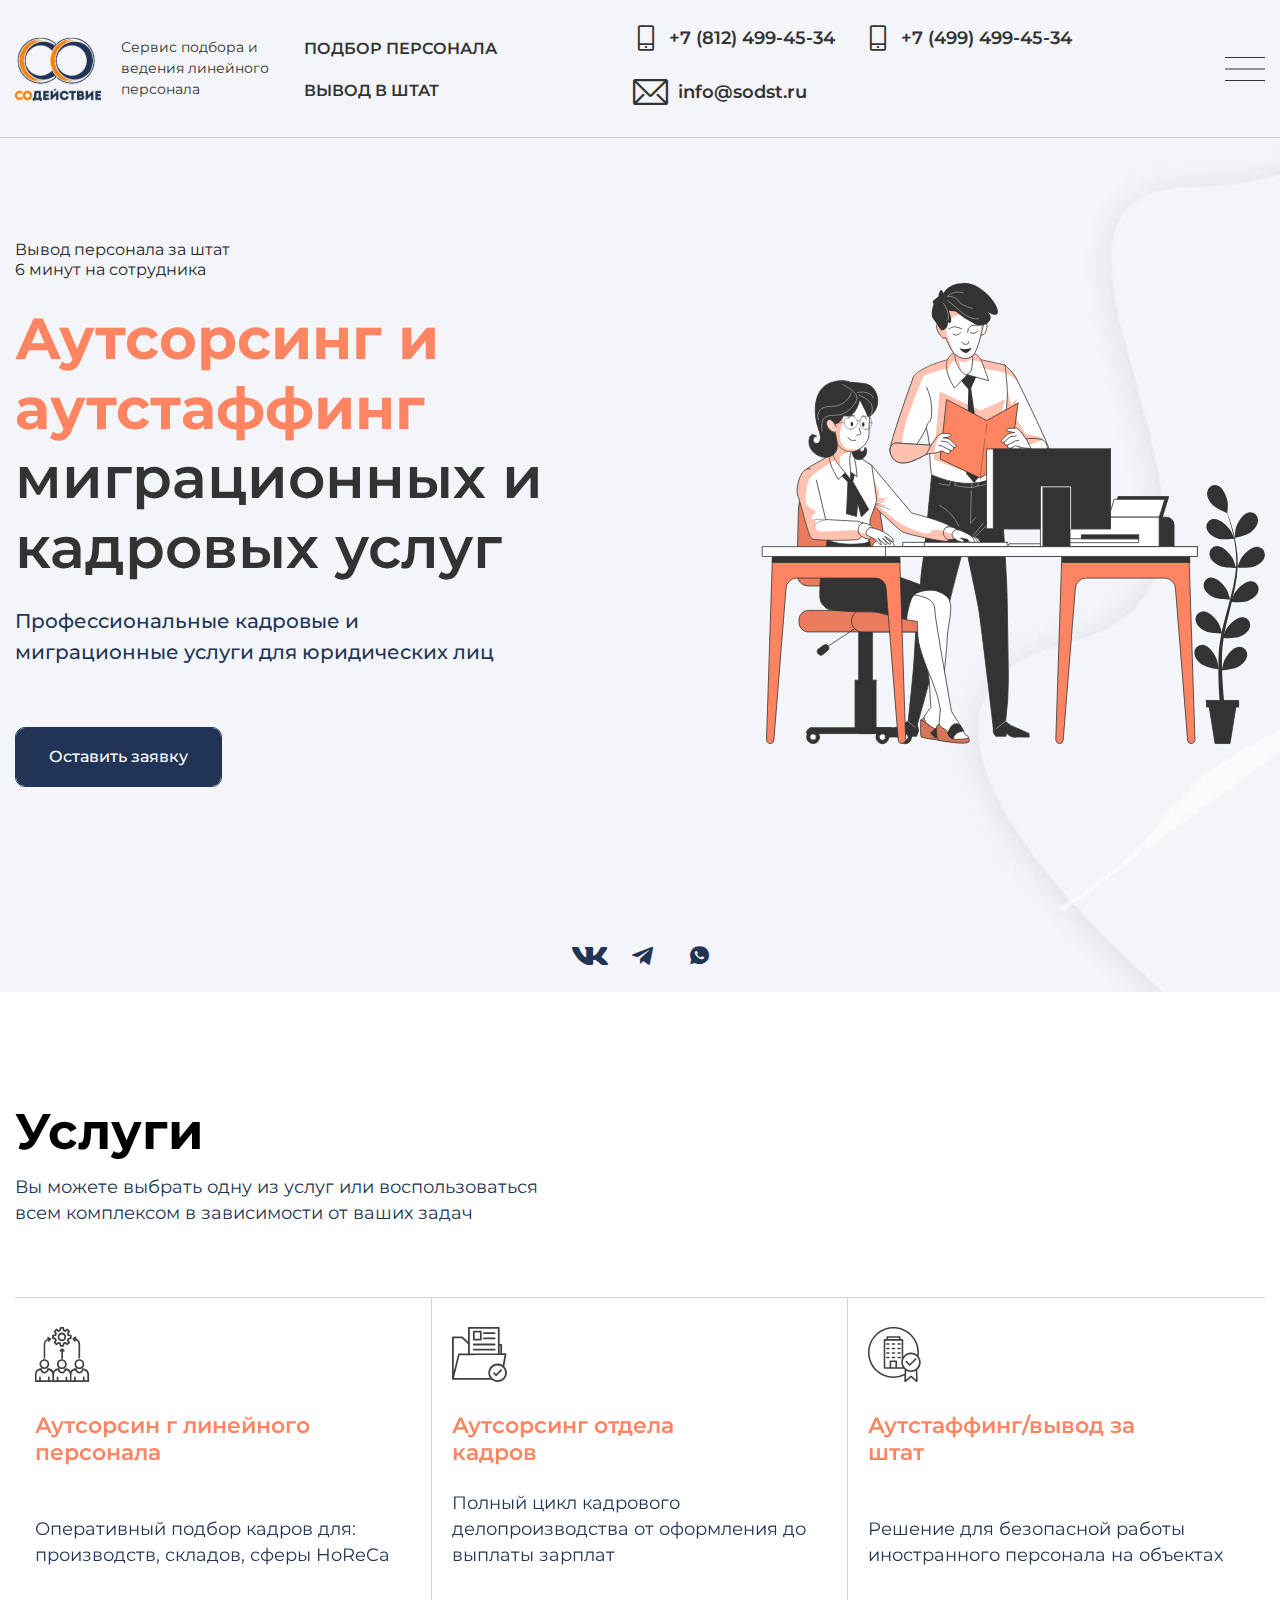
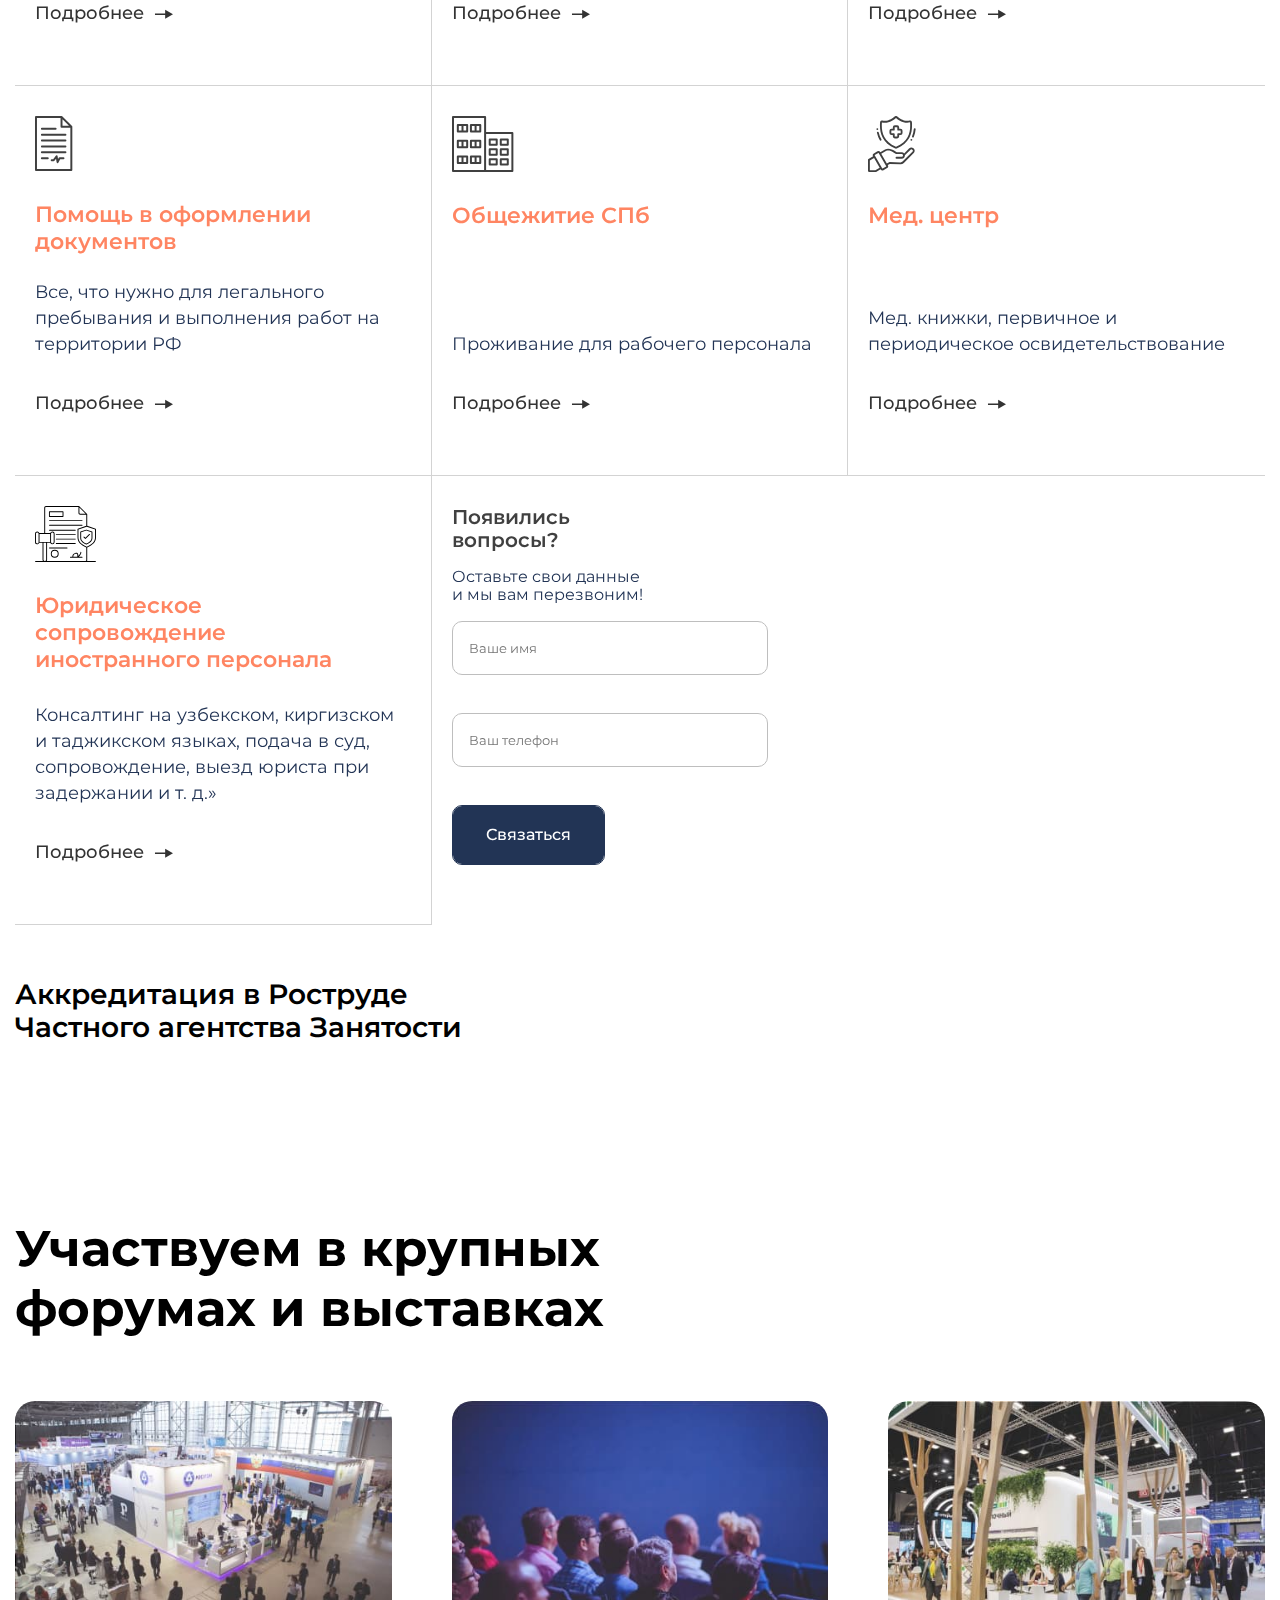
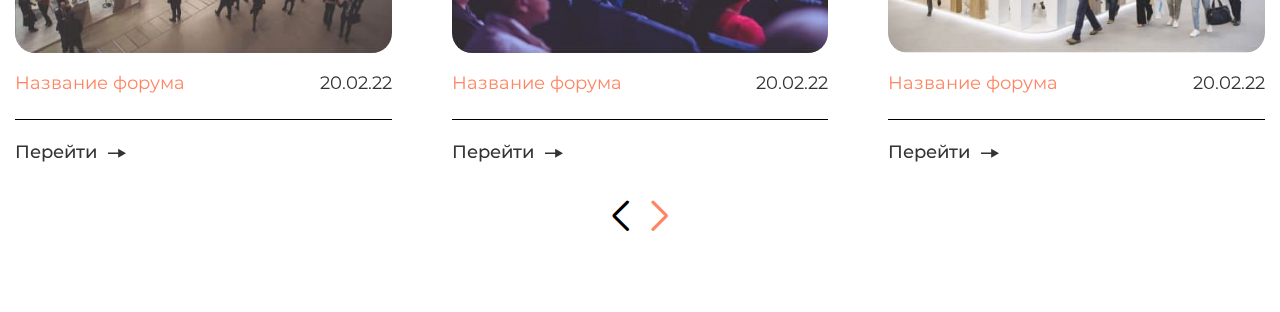
==== commit 3ca71160: "Add files via upload" ====
--- a/index.html
+++ b/index.html
@@ -3,530 +3,226 @@
 	<head>
 		<meta charset="UTF-8">
 		<meta name="viewport" content="width=device-width">
-		<title>Productivity</title>
+		<title></title>
 		<link rel="stylesheet" href="https://unpkg.com/swiper@8/swiper-bundle.min.css">
-		<link rel="stylesheet" href="css/icon-font.css">
-		<link rel="stylesheet" href="css/style.css">
+		<link rel="stylesheet" href="css/style.min.css">
 	</head>
-	<body>
-		<header class="header nav-block">
-			<div class="nav-block__container container">
-				<a class="nav-block__avatar" href="#"></a>
-				<nav class="nav-block__menu">
-					<ul class="nav-block__list">
-						<li class="nav-block__item">
-							<a class="nav-block__link" href="#">Home</a>
-						</li>
-						<li class="nav-block__item">
-							<a class="nav-block__link" href="#">Blog</a>
-						</li>
-						<li class="nav-block__item">
-							<a class="nav-block__link" href="#">Features</a>
-						</li>
-						<li class="nav-block__item">
-							<a class="nav-block__link" href="#">Pricing</a>
-						</li>
-						<li class="nav-block__item">
-							<a class="nav-block__link" href="#">Documentation</a>
-						</li>
-					</ul>
-				</nav>
-				<ul class="nav-block__socials">
-					<li class="nav-block__socials-item">
-						<a class="nav-block__socials-link icon-fb" href="#"></a>
-					</li>
-					<li class="nav-block__socials-item">
-						<a class="nav-block__socials-link icon-tg" href="#"></a>
-					</li>
-					<li class="nav-block__socials-item">
-						<a class="nav-block__socials-link icon-twit" href="#"></a>
-					</li>
-					<li class="nav-block__socials-item">
-						<a class="nav-block__socials-link icon-m" href="#"></a>
-					</li>
-				</ul>
-				<a class="button" href="#">Get started</a>
-				<button class="burger" type="button">
-					<span></span>
-				</button>
-			</div>
-		</header>
-		<main class="main">
-			<section class="main-slider swiper">
-				<div class="main-slider__wrapper swiper-wrapper">
-					<div class="main-slider__slide swiper-slide">
-						<h5 class="main-slider__subtitle subtitle">PLAN YOUR LIFE</h5>
-						<h1 class="main-slider__title title-1">Increase your <span>productivity</span></h1>
-						<div class="main-slider__text">
-							Brute laoreet efficiendi id his, ea illum nonumes luptatum pro. Usu atqui laudem an, insolens gubergren similique est cu. Et vel modus congue vituperata.
-						</div>
-						<a class="main-slider__play icon-play" href="#"></a>
-					</div>
-					<div class="main-slider__slide swiper-slide">
-						<h5 class="main-slider__subtitle subtitle">PLAN YOUR LIFE</h5>
-						<h1 class="main-slider__title title-1">Increase your <span>productivity</span></h1>
-						<div class="main-slider__text">
-							Brute laoreet efficiendi id his, ea illum nonumes luptatum pro. Usu atqui laudem an, insolens gubergren similique est cu. Et vel modus congue vituperata.
-						</div>
-						<a class="main-slider__play icon-play" href="#"></a>
-					</div>
-					<div class="main-slider__slide swiper-slide">
-						<h5 class="main-slider__subtitle subtitle">PLAN YOUR LIFE</h5>
-						<h1 class="main-slider__title title-1">Increase your <span>productivity</span></h1>
-						<div class="main-slider__text">
-							Brute laoreet efficiendi id his, ea illum nonumes luptatum pro. Usu atqui laudem an, insolens gubergren similique est cu. Et vel modus congue vituperata.
-						</div>
-						<a class="main-slider__play icon-play" href="#"></a>
-					</div>
-				</div>
-				<div class="swiper-pagination"></div>
-			</section>
-			<div class="partners">
-				<div class="partners__container container">
-					<a class="partners__link icon-bitbucket" href="#"></a>
-					<a class="partners__link icon-apple" href="#"></a>
-					<a class="partners__link icon-facebook" href="#"></a>
-					<a class="partners__link icon-atlassian" href="#"></a>
-					<a class="partners__link icon-audi" href="#"></a>
-				</div>
-			</div>
-			<section class="plan-manage">
-				<div class="plan-manage__container">
-					<div class="plan-manage__info">
-						<div class="plan-manage__info-body">
-							<h5 class="plan-manage__subtitle subtitle">DESKTOP AND MOBILE APP</h5>
-							<h2 class="plan-manage__title title-2"><span>Plan</span> and <span>manage</span></h2>
-							<div class="plan-manage__text">
-								Brute laoreet efficiendi id his, ea illum nonumes luptatum pro. Usu atqui laudem an, insolens gubergren similique est cu. Et vel modus congue vituperata. Solum patrioque no sea. Mea ex malis mollis oporteat. Eum an expetenda consequat.
-							</div>
-							<div class="plan-manage__buttons">
-								<a class="plan-manage__button plan-manage__button--blue icon-play" href="#">View video</a>
-								<a class="plan-manage__button plan-manage__button--transparent" href="#">See features</a>
-							</div>
-						</div>
-					</div>
-					<div class="plan-manage__image">
-						<img src="img/plan-manage/gadjets.png" alt="gadjets">
-					</div>
-				</div>
-			</section>
-			<section class="about-us">
-				<img class="about-us__cloud about-us__cloud--1" src="img/about-us/clouds/01.svg" alt="about-us-cloud">
-				<img class="about-us__cloud about-us__cloud--2" src="img/about-us/clouds/02.svg" alt="about-us-cloud">
-				<img class="about-us__cloud about-us__cloud--3" src="img/about-us/clouds/03.svg" alt="about-us-cloud">
-				<div class="container">
-					<h5 class="subtitle about-us__subtitle">ABOUT US</h5>
-					<h3 class="title-3 about-us__title">Read about our app</h3>
-					<div class="about-us__cards">
-						<div class="about-us__card">
-							<div class="about-us__card-icon">
-								<img src="img/about-us/icons/01.svg" alt="card-icon">
-							</div>
-							<div class="about-us__card-title">Overview</div>
-							<div class="about-us__card-text">
-								Brute laoreet efficiendi id his, ea illum nonumes luptatum pro.
-							</div>
-						</div>
-						<div class="about-us__card">
-							<div class="about-us__card-icon">
-								<img src="img/about-us/icons/02.svg" alt="card-icon">
-							</div>
-							<div class="about-us__card-title">Files</div>
-							<div class="about-us__card-text">
-								No vim nulla vitae intellegat. Ei enim error ius, solet atomorum conceptam ex has.
-							</div>
-						</div>
-						<div class="about-us__card">
-							<div class="about-us__card-icon">
-								<img src="img/about-us/icons/03.svg" alt="card-icon">
-							</div>
-							<div class="about-us__card-title">Meeting chats</div>
-							<div class="about-us__card-text">
-								Vim ne tacimates neglegentur. Erat diceret omittam at est.
-							</div>
-						</div>
-						<div class="about-us__card">
-							<div class="about-us__card-icon">
-								<img src="img/about-us/icons/04.svg" alt="card-icon">
-							</div>
-							<div class="about-us__card-title">Save events</div>
-							<div class="about-us__card-text">
-								Nisl idque mel ea, nominati voluptatum.
-							</div>
-						</div>
-					</div>
-					<div class="about-us__buttons">
-						<a class="button" href="#">Read more</a>
-						<span>or</span>
-						<a class="button button--red" href="#">Get started</a>
-					</div>
-				</div>
-			</section>
-			<section class="advantages">
-				<div class="advantages__column advantages__column--left">
-					<div class="advantages__icon">
-						<img src="img/advantages/01.svg" alt="advantages-icon">
-					</div>
-					<div class="advantages__number">89%</div>
-					<div class="advantages__text">Customers who have increased their productivity</div>
-				</div>
-				<div class="advantages__column">
-					<div class="advantages__icon">
-						<img src="img/advantages/02.svg" alt="advantages-icon">
-					</div>
-					<div class="advantages__number">3123</div>
-					<div class="advantages__text">Users who have used our application</div>
-				</div>
-			</section>
-			<section class="our-resoucers">
-				<div class="our-resoucers__container container">
-					<h5 class="subtitle our-resoucers__subtitle">OUR RESOURCES</h5>
-					<h3 class="title-3">Start reading our blog</h3>
-					<div class="our-resoucers__slider swiper">
-						<div class="our-resoucers__slider-wrapper swiper-wrapper">
-							<div class="our-resoucers__slide swiper-slide">
-								<div class="our-resoucers__slide-body">
-									<div class="our-resoucers__images">
-										<div class="our-resoucers__image">
-											<img src="img/our-resoucers/01.jpg" alt="our-resoucers-image">
-											<div class="our-resoucers__search">
-												<a class="our-resoucers__search-icon icon-zoom" href="#"></a>
-											</div>
-										</div>
-										<div class="our-resoucers__image">
-											<img src="img/our-resoucers/02.jpg" alt="our-resoucers-image">
-											<div class="our-resoucers__search">
-												<a class="our-resoucers__search-icon icon-zoom" href="#"></a>
-											</div>
-										</div>
-										<div class="our-resoucers__image">
-											<img src="img/our-resoucers/03.jpg" alt="our-resoucers-image">
-											<div class="our-resoucers__search">
-												<a class="our-resoucers__search-icon icon-zoom" href="#"></a>
-											</div>
-										</div>
-									</div>
-									<div class="our-resoucers__info">
-										<h2 class="title-2 our-resoucers__title">How to start planning</h2>
-										<div class="our-resoucers__text">
-											Quidam vocibus eum ne, erat consectetuer voluptatibus ut nam. Eu usu vidit tractatos, vero tractatos ius an, in mel diceret persecuti. Natum petentium principes mei ea. Tota everti periculis vis ei, quas tibique pro at, eos ut decore ...
-										</div>
-										<div class="our-resoucers__buttons">
-											<a class="button" href="#">Read now</a>
-											<a class="button our-resoucers__button" href="#">Add to your bookmarks</a>
-										</div>
-									</div>
-								</div>
-							</div>
-							<div class="our-resoucers__slide swiper-slide">
-								<div class="our-resoucers__slide-body">
-									<div class="our-resoucers__images">
-										<div class="our-resoucers__image">
-											<img src="img/our-resoucers/01.jpg" alt="our-resoucers-image">
-											<div class="our-resoucers__search">
-												<a class="our-resoucers__search-icon icon-zoom" href="#"></a>
-											</div>
-										</div>
-										<div class="our-resoucers__image">
-											<img src="img/our-resoucers/02.jpg" alt="our-resoucers-image">
-											<div class="our-resoucers__search">
-												<a class="our-resoucers__search-icon icon-zoom" href="#"></a>
-											</div>
-										</div>
-										<div class="our-resoucers__image">
-											<img src="img/our-resoucers/03.jpg" alt="our-resoucers-image">
-											<div class="our-resoucers__search">
-												<a class="our-resoucers__search-icon icon-zoom" href="#"></a>
-											</div>
-										</div>
-									</div>
-									<div class="our-resoucers__info">
-										<h2 class="title-2 our-resoucers__title">How to start planning</h2>
-										<div class="our-resoucers__text">
-											Quidam vocibus eum ne, erat consectetuer voluptatibus ut nam. Eu usu vidit tractatos, vero tractatos ius an, in mel diceret persecuti. Natum petentium principes mei ea. Tota everti periculis vis ei, quas tibique pro at, eos ut decore ...
-										</div>
-										<div class="our-resoucers__buttons">
-											<a class="button" href="#">Read now</a>
-											<a class="button our-resoucers__button" href="#">Add to your bookmarks</a>
-										</div>
-									</div>
-								</div>
-							</div>
-							<div class="our-resoucers__slide swiper-slide">
-								<div class="our-resoucers__slide-body">
-									<div class="our-resoucers__images">
-										<div class="our-resoucers__image">
-											<img src="img/our-resoucers/01.jpg" alt="our-resoucers-image">
-											<div class="our-resoucers__search">
-												<a class="our-resoucers__search-icon icon-zoom" href="#"></a>
-											</div>
-										</div>
-										<div class="our-resoucers__image">
-											<img src="img/our-resoucers/02.jpg" alt="our-resoucers-image">
-											<div class="our-resoucers__search">
-												<a class="our-resoucers__search-icon icon-zoom" href="#"></a>
-											</div>
-										</div>
-										<div class="our-resoucers__image">
-											<img src="img/our-resoucers/03.jpg" alt="our-resoucers-image">
-											<div class="our-resoucers__search">
-												<a class="our-resoucers__search-icon icon-zoom" href="#"></a>
-											</div>
-										</div>
-									</div>
-									<div class="our-resoucers__info">
-										<h2 class="title-2 our-resoucers__title">How to start planning</h2>
-										<div class="our-resoucers__text">
-											Quidam vocibus eum ne, erat consectetuer voluptatibus ut nam. Eu usu vidit tractatos, vero tractatos ius an, in mel diceret persecuti. Natum petentium principes mei ea. Tota everti periculis vis ei, quas tibique pro at, eos ut decore ...
-										</div>
-										<div class="our-resoucers__buttons">
-											<a class="button" href="#">Read now</a>
-											<a class="button our-resoucers__button" href="#">Add to your bookmarks</a>
-										</div>
-									</div>
-								</div>
-							</div>
-						</div>
-						<div class="our-resoucers__prev icon-prev"></div>
-						<div class="our-resoucers__next icon-next"></div>
-						<div class="swiper-pagination"></div>
-					</div>
-				</div>
-			</section>
-			<section class="quotes">
-				<div class="quotes__content">
-					<div class="container">
-						<div class="quotes__info">
-							<h5 class="quotes__subtitle subtitle">TESTIMONIALS</h5>
-							<h2 class="quotes__title title-2">Customers's quotes</h2>
-							<div class="quotes__text">
-									Brute laoreet efficiendi id his, ea illum nonumes luptatum pro. Usu atqui laudem an.
-							</div>
-						</div>
-					</div>
-				</div>
-				<div class="quotes__slider swiper">
-					<div class="quotes__slider-wrapper swiper-wrapper">
-						<div class="quotes__slide swiper-slide">
-							<div class="quotes__slide-text">
-								Quidam vocibus eum ne, erat consectetuer voluptatibus ut nam. Eu usu vidit tractatos, vero tractatos ius an, in mel diceret persecuti.
-							</div>
-							<div class="quotes__slide-avatar">
-								<img src="img/quotes/01.jpg" alt="quotes-slide-avatar">
-							</div>
-						</div>
-						<div class="quotes__slide swiper-slide">
-							<div class="quotes__slide-text">
-								Quidam vocibus eum ne, erat consectetuer voluptatibus ut nam. Eu usu vidit tractatos, vero tractatos ius an, in mel diceret persecuti.
-							</div>
-							<div class="quotes__slide-avatar">
-								<img src="img/quotes/01.jpg" alt="quotes-slide-avatar">
-							</div>
-						</div>
-						<div class="quotes__slide swiper-slide">
-							<div class="quotes__slide-text">
-								Quidam vocibus eum ne, erat consectetuer voluptatibus ut nam. Eu usu vidit tractatos, vero tractatos ius an, in mel diceret persecuti.
-							</div>
-							<div class="quotes__slide-avatar">
-								<img src="img/quotes/01.jpg" alt="quotes-slide-avatar">
-							</div>
-						</div>
-						<div class="quotes__slide swiper-slide">
-							<div class="quotes__slide-text">
-								Quidam vocibus eum ne, erat consectetuer voluptatibus ut nam. Eu usu vidit tractatos, vero tractatos ius an, in mel diceret persecuti.
-							</div>
-							<div class="quotes__slide-avatar">
-								<img src="img/quotes/01.jpg" alt="quotes-slide-avatar">
-							</div>
-						</div>
-						<div class="quotes__slide swiper-slide">
-							<div class="quotes__slide-text">
-								Quidam vocibus eum ne, erat consectetuer voluptatibus ut nam. Eu usu vidit tractatos, vero tractatos ius an, in mel diceret persecuti.
-							</div>
-							<div class="quotes__slide-avatar">
-								<img src="img/quotes/01.jpg" alt="quotes-slide-avatar">
-							</div>
-						</div>
-						<div class="quotes__slide swiper-slide">
-							<div class="quotes__slide-text">
-								Quidam vocibus eum ne, erat consectetuer voluptatibus ut nam. Eu usu vidit tractatos, vero tractatos ius an, in mel diceret persecuti.
-							</div>
-							<div class="quotes__slide-avatar">
-								<img src="img/quotes/01.jpg" alt="quotes-slide-avatar">
-							</div>
-						</div>
-						<div class="quotes__slide swiper-slide">
-							<div class="quotes__slide-text">
-								Quidam vocibus eum ne, erat consectetuer voluptatibus ut nam. Eu usu vidit tractatos, vero tractatos ius an, in mel diceret persecuti.
-							</div>
-							<div class="quotes__slide-avatar">
-								<img src="img/quotes/01.jpg" alt="quotes-slide-avatar">
-							</div>
-						</div>
-						<div class="quotes__slide swiper-slide">
-							<div class="quotes__slide-text">
-								Quidam vocibus eum ne, erat consectetuer voluptatibus ut nam. Eu usu vidit tractatos, vero tractatos ius an, in mel diceret persecuti.
-							</div>
-							<div class="quotes__slide-avatar">
-								<img src="img/quotes/01.jpg" alt="quotes-slide-avatar">
-							</div>
-						</div>
-						<div class="quotes__slide swiper-slide">
-							<div class="quotes__slide-text">
-								Quidam vocibus eum ne, erat consectetuer voluptatibus ut nam. Eu usu vidit tractatos, vero tractatos ius an, in mel diceret persecuti.
-							</div>
-							<div class="quotes__slide-avatar">
-								<img src="img/quotes/01.jpg" alt="quotes-slide-avatar">
-							</div>
-						</div>
-					</div>
-					<div class="swiper-pagination"></div>
-				</div>
-			</section>
-			<section class="questions">
-				<div class="container">
-					<h5 class="questions__subtitle subtitle">Customer help</h5>
-					<h3 class="questions__title title-3">Frequently asked questions</h3>
-					<ul class="questions__list">
-						<li class="questions__item">
-							<button class="questions__active-btn icon-arrow" type="button">Reque insolens in vel?</button>
-							<div class="questions__item-body">
-								<div class="questions__item-text">
-									Quidam vocibus eum ne, erat consectetuer voluptatibus ut nam. Eu usu vidit tractatos, vero tractatos ius an, in mel diceret persecuti.
-								</div>
-								<a class="button questions__button" href="#">Go to documentation</a>
-							</div>
-						</li>
-						<li class="questions__item">
-							<button class="questions__active-btn icon-arrow" type="button">Vis rebum error graecis ea, id sit postea accusamus?</button>
-							<div class="questions__item-body">
-								<div class="questions__item-text">
-									Quidam vocibus eum ne, erat consectetuer voluptatibus ut nam. Eu usu vidit tractatos, vero tractatos ius an, in mel diceret persecuti.
-								</div>
-								<a class="button questions__button" href="#">Go to documentation</a>
-							</div>
-						</li>
-						<li class="questions__item">
-							<button class="questions__active-btn icon-arrow" type="button">Lorem repudiandae ne nec?</button>
-							<div class="questions__item-body">
-								<div class="questions__item-text">
-									Quidam vocibus eum ne, erat consectetuer voluptatibus ut nam. Eu usu vidit tractatos, vero tractatos ius an, in mel diceret persecuti.
-								</div>
-								<a class="button questions__button" href="#">Go to documentation</a>
-							</div>
-						</li>
-						<li class="questions__item">
-							<button class="questions__active-btn icon-arrow" type="button">Ad dicit numquam vel. Et eos iudico feugait percipitur?</button>
-							<div class="questions__item-body">
-								<div class="questions__item-text">
-									Quidam vocibus eum ne, erat consectetuer voluptatibus ut nam. Eu usu vidit tractatos, vero tractatos ius an, in mel diceret persecuti.
-								</div>
-								<a class="button questions__button" href="#">Go to documentation</a>
-							</div>
-						</li>
-						<li class="questions__item">
-							<button class="questions__active-btn icon-arrow" type="button">Sea no dico percipitur. Fierent constituam definitiones id eum?</button>
-							<div class="questions__item-body">
-								<div class="questions__item-text">
-									Quidam vocibus eum ne, erat consectetuer voluptatibus ut nam. Eu usu vidit tractatos, vero tractatos ius an, in mel diceret persecuti.
-								</div>
-								<a class="button questions__button" href="#">Go to documentation</a>
-							</div>
-						</li>
-					</ul>
-				</div>
-			</section>
-			<section class="get-started">
-				<div class="get-started__cloud get-started__cloud--1">
-					<img src="img/get-started/clouds/01.svg" alt="get-started-cloud">
-				</div>
-				<div class="get-started__cloud get-started__cloud--2">
-					<img src="img/get-started/clouds/02.svg" alt="get-started-cloud">
-				</div>
-				<div class="get-started__cloud get-started__cloud--3">
-					<img src="img/get-started/clouds/03.svg" alt="get-started-cloud">
-				</div>
-				<div class="container get-started__container">
-					<h5 class="subtitle get-started__subtitle">PLAN YOUR LIFE</h5>
-					<h2 class="get-started__title title-1">Get <span>started</span> now</h2>
-					<div class="get-started__text">
-						Brute laoreet efficiendi id his, e a illum nonumes luptatum pro. Usu atqui laudem an, insolens gubergren similique est cu. Et vel modus congue vituperata.
-					</div>
-					<div class="get-started__buttons">
-						<a class="button get-started__button" href="#">View pricing</a>
-						<a class="button get-started__button" href="#">Read documentation</a>
-					</div>
-				</div>
-			</section>
-			<section class="sign-up">
-				<div class="container">
-					<form class="sign-up__form" action="#">
-						<div class="sign-up__info">
-							<h4 class="sign-up__title">Sign up for newsletter</h4>
-							<div class="sign-up__text">
-								Cu qui soleat partiendo urbanitas. Eum aperiri indoctum eu, homero alterum.
-							</div>
-						</div>
-						<div class="sign-up__data">
-							<input class="sign-up__email" type="email" placeholder="Email address">
-							<button class="sign-up__button" type="submit">Save me</button>
-						</div>
-					</form>
-				</div>
-			</section>
-		</main>
-		<footer class="footer">
-			<div class="footer__top nav-block">
-				<div class="nav-block__container container">
-					<a class="nav-block__avatar" href="#"></a>
-					<nav class="nav-block__menu footer__menu">
-						<ul class="nav-block__list">
-							<li class="nav-block__item">
-								<a class="nav-block__link" href="#">Home</a>
+	<body>	  
+		<div class="wrapper">
+			<header class="header">
+				<div class="container header__container">
+					<a href="#" class="header__logo logo">
+						<img src="img/logo.png" alt="Логотип" class="logo__image">
+						<span class="logo__text">Сервис подбора и ведения линейного персонала</span>
+					</a>
+					<nav class="header__menu menu">
+						<ul class="menu__list">
+							<li class="menu__item">
+								<a href="#" class="menu__link">Подбор персонала</a>
 							</li>
-							<li class="nav-block__item">
-								<a class="nav-block__link" href="#">Blog</a>
-							</li>
-							<li class="nav-block__item">
-								<a class="nav-block__link" href="#">Features</a>
-							</li>
-							<li class="nav-block__item">
-								<a class="nav-block__link" href="#">Pricing</a>
-							</li>
-							<li class="nav-block__item">
-								<a class="nav-block__link" href="#">Documentation</a>
+							<li class="menu__item">
+								<a href="#" class="menu__link">Вывод в штат</a>
 							</li>
 						</ul>
-						<div class="footer__copyright footer__copyright--inner">
-							Copyright © 2018 by Random site
-						</div>
 					</nav>
-					<ul class="nav-block__socials">
-						<li class="nav-block__socials-item">
-							<a class="nav-block__socials-link icon-fb" href="#"></a>
-						</li>
-						<li class="nav-block__socials-item">
-							<a class="nav-block__socials-link icon-tg" href="#"></a>
-						</li>
-						<li class="nav-block__socials-item">
-							<a class="nav-block__socials-link icon-twit" href="#"></a>
-						</li>
-						<li class="nav-block__socials-item">
-							<a class="nav-block__socials-link icon-m" href="#"></a>
+					<ul class="header__contacts header-contacts">
+						<li class="header-contacts__item">
+							<a href="tel:+78124994534" class="header-contacts__link header-contacts__link--tel icon-phone">+7 (812) 499-45-34</a>
+						</li>
+						<li class="header-contacts__item">
+							<a href="tel:+74994994534" class="header-contacts__link header-contacts__link--tel icon-phone">+7 (499) 499-45-34</a>
+						</li>
+						<li class="header-contacts__item">
+							<a href="mailto:info@sodst.ru" class="header-contacts__link header-contacts__link--mail icon-mail">info@sodst.ru</a>
 						</li>
 					</ul>
-					<a class="button" href="#">Get started</a>
-					<button class="burger" type="button">
+					<button type="button" class="header__burger burger">
 						<span></span>
 					</button>
 				</div>
-			</div>
-			<div class="footer__copyright footer__copyright--outer">
-				Copyright © 2018 by Random site
-			</div>
-		</footer>
+			</header>
+			<main class="main">
+				<section class="hello" style="background-image: url('img/hello/bg.jpg') ;">
+					<div class="container hello__contaier">
+						<div class="hello__info">
+							<div class="hello__subtitle">Вывод персонала за штат 6 минут на сотрудника</div>
+							<h2 class="hello__title title"><span>Аутсорсинг и аутстаффинг</span> миграционных и кадровых услуг</h2>
+							<div class="hello__descr">Профессиональные кадровые и миграционные услуги для юридических лиц</div>
+							<a class="button" href="#"><span>Оставить заявку</span></a>
+						</div>
+						<div class="hello__image">
+							<img src="img/hello/people.svg" alt="Два работника">
+						</div>
+					</div>
+					<ul class="hello__socials">
+						<li>
+							<a class="icon-vk" href="#"></a>
+						</li>
+						<li>
+							<a class="icon-tg" href="#"></a>
+						</li>
+						<li>
+							<a class="icon-whts" href="#"></a>
+						</li>
+					</ul>
+				</section>
+				<section class="services">
+					<div class="container">
+						<h2 class="title services__title">Услуги</h2>
+						<div class="descr services__descr">Вы можете выбрать одну из услуг или воспользоваться всем комплексом в зависимости от ваших задач</div>
+						<div class="services__slider swiper">
+							<div class="services__slider-wrapprer swiper-wrapper">
+								<div class="swiper-slide services__card services-card">
+									<div class="services-card__icon">
+										<img src="img/services/01.svg" alt="Иконка">
+									</div>
+									<h3 class="services-card__title">Аутсорсин г линейного персонала</h3>
+									<div class="services-card__text">Оперативный подбор кадров для: производств, складов, сферы HoReCa</div>
+									<a href="#" class="services-card__link arrow-link icon-arrow1">Подробнее</a>
+								</div>
+								<div class="swiper-slide services__card services-card">
+									<div class="services-card__icon">
+										<img src="img/services/02.svg" alt="Иконка">
+									</div>
+									<h3 class="services-card__title">Аутсорсинг отдела кадров</h3>
+									<div class="services-card__text">Полный цикл кадрового делопроизводства от оформления до выплаты зарплат</div>
+									<a href="#" class="services-card__link arrow-link icon-arrow1">Подробнее</a>
+								</div>
+								<div class="swiper-slide services__card services-card">
+									<div class="services-card__icon">
+										<img src="img/services/03.svg" alt="Иконка">
+									</div>
+									<h3 class="services-card__title">Аутстаффинг/вывод за штат</h3>
+									<div class="services-card__text">Решение для безопасной работы иностранного персонала на объектах</div>
+									<a href="#" class="services-card__link arrow-link icon-arrow1">Подробнее</a>
+								</div>
+								<div class="swiper-slide services__card services-card">
+									<div class="services-card__icon">
+										<img src="img/services/04.svg" alt="Иконка">
+									</div>
+									<h3 class="services-card__title">Помощь в оформлении документов</h3>
+									<div class="services-card__text">Все, что нужно для легального пребывания и выполнения работ на территории РФ</div>
+									<a href="#" class="services-card__link arrow-link icon-arrow1">Подробнее</a>
+								</div>
+								<div class="swiper-slide services__card services-card">
+									<div class="services-card__icon">
+										<img src="img/services/05.svg" alt="Иконка">
+									</div>
+									<h3 class="services-card__title">Общежитие СПб</h3>
+									<div class="services-card__text">Проживание для рабочего персонала</div>
+									<a href="#" class="services-card__link arrow-link icon-arrow1">Подробнее</a>
+								</div>
+								<div class="swiper-slide services__card services-card">
+									<div class="services-card__icon">
+										<img src="img/services/06.svg" alt="Иконка">
+									</div>
+									<h3 class="services-card__title">Мед. центр</h3>
+									<div class="services-card__text">Мед. книжки, первичное и периодическое освидетельствование</div>
+									<a href="#" class="services-card__link arrow-link icon-arrow1">Подробнее</a>
+								</div>
+								<div class="swiper-slide services__card services-card">
+									<div class="services-card__icon">
+										<img src="img/services/07.svg" alt="Иконка">
+									</div>
+									<h3 class="services-card__title">Юридическое сопровождение иностранного персонала</h3>
+									<div class="services-card__text">Консалтинг на узбекском, киргизском и таджикском языках, подача в суд, сопровождение, выезд юриста при задержании и т. д.»</div>
+									<a href="#" class="services-card__link arrow-link icon-arrow1">Подробнее</a>
+								</div>
+								<form action="#" class="swiper-slide services__form services-form">
+									<h3 class="services-form__title">Появились вопросы?</h3>
+									<div class="services-form__text">Оставьте свои данные и мы вам перезвоним!</div>
+									<div class="services-form__input">
+										<input type="text" placeholder="Ваше имя">
+									</div>
+									<div class="services-form__input">
+										<input type="tel" placeholder="Ваш телефон">
+									</div>
+									<button class="button" type="submit"><span>Связаться</span></button>
+								</form>
+							</div>
+							<div class="swiper-button-prev"></div>
+  						<div class="swiper-button-next"></div>
+						</div>
+						<h2 class="title services__other-info">Аккредитация в Роструде Частного агентства Занятости</h2>
+					</div>
+				</section>
+				<section class="forums">
+					<div class="container">
+						<h2 class="title forums__title">Участвуем в крупных форумах и выставках</h2>
+						<div class="forums__slider slider swiper">
+							<div class="slider__wrapper swiper-wrapper">
+								<div class="slider__card slider-card swiper-slide">
+									<a href="#" class="slider-card__image">
+										<img src="img/forums/01.jpg" alt="форум">
+									</a>
+									<div class="slider-card__info">
+										<div class="slider-card__name">Название форума</div>
+										<div class="slider-card__date">20.02.22</div>
+									</div>
+									<a href="#" class="slider-card__link arrow-link icon-arrow1">Перейти</a>
+								</div>
+								<div class="slider__card slider-card swiper-slide">
+									<a href="#" class="slider-card__image">
+										<img src="img/forums/02.jpg" alt="форум">
+									</a>
+									<div class="slider-card__info">
+										<div class="slider-card__name">Название форума</div>
+										<div class="slider-card__date">20.02.22</div>
+									</div>
+									<a href="#" class="slider-card__link arrow-link icon-arrow1">Перейти</a>
+								</div>
+								<div class="slider__card slider-card swiper-slide">
+									<a href="#" class="slider-card__image">
+										<img src="img/forums/03.jpg" alt="форум">
+									</a>
+									<div class="slider-card__info">
+										<div class="slider-card__name">Название форума</div>
+										<div class="slider-card__date">20.02.22</div>
+									</div>
+									<a href="#" class="slider-card__link arrow-link icon-arrow1">Перейти</a>
+								</div>
+								<div class="slider__card slider-card swiper-slide">
+									<a href="#" class="slider-card__image">
+										<img src="img/forums/01.jpg" alt="форум">
+									</a>
+									<div class="slider-card__info">
+										<div class="slider-card__name">Название форума</div>
+										<div class="slider-card__date">20.02.22</div>
+									</div>
+									<a href="#" class="slider-card__link arrow-link icon-arrow1">Перейти</a>
+								</div>
+								<div class="slider__card slider-card swiper-slide">
+									<a href="#" class="slider-card__image">
+										<img src="img/forums/02.jpg" alt="форум">
+									</a>
+									<div class="slider-card__info">
+										<div class="slider-card__name">Название форума</div>
+										<div class="slider-card__date">20.02.22</div>
+									</div>
+									<a href="#" class="slider-card__link arrow-link icon-arrow1">Перейти</a>
+								</div>
+								<div class="slider__card slider-card swiper-slide">
+									<a href="#" class="slider-card__image">
+										<img src="img/forums/03.jpg" alt="форум">
+									</a>
+									<div class="slider-card__info">
+										<div class="slider-card__name">Название форума</div>
+										<div class="slider-card__date">20.02.22</div>
+									</div>
+									<a href="#" class="slider-card__link arrow-link icon-arrow1">Перейти</a>
+								</div>
+							</div>
+							<div class="slider__nav">
+								<div class="swiper-button-prev"></div>
+  							<div class="swiper-button-next"></div>
+							</div>
+						</div>
+					</div>
+				</section>
+			</main>
+		</div>
 
 		<script src="https://unpkg.com/swiper@8/swiper-bundle.min.js"></script>
-		<script src="js/script.js"></script>
+		<script src="js/script.min.js"></script>
 	</body>
-</html>+</html>	--- a/css/style.min.css
+++ b/css/style.min.css
@@ -0,0 +1 @@
+@import"https://fonts.googleapis.com/css2?family=Montserrat:wght@400;500;600;700;800;900&display=swap";@font-face{font-family:"icomoon";src:url("../fonts/icomoon.eot?scqpsc");src:url("../fonts/icomoon.eot?scqpsc#iefix") format("embedded-opentype"),url("../fonts/icomoon.ttf?scqpsc") format("truetype"),url("../fonts/icomoon.woff?scqpsc") format("woff"),url("../fonts/icomoon.svg?scqpsc#icomoon") format("svg");font-weight:normal;font-style:normal;font-display:block}[class^=icon-]::before,[class*=" icon-"]::before{font-family:"icomoon" !important;speak:never;font-style:normal;font-weight:normal;font-variant:normal;text-transform:none;line-height:1;-webkit-font-smoothing:antialiased;-moz-osx-font-smoothing:grayscale}.icon-phone:before{content:""}.icon-mail:before{content:""}.icon-tg:before{content:""}.icon-arrow1:before{content:""}.icon-whts:before{content:""}.icon-location:before{content:""}.icon-slide-prev:before{content:""}.icon-slide-next:before{content:""}.icon-close:before{content:""}.icon-arrow2:before{content:""}.icon-vk:before{content:""}.icon-filter:before{content:""}.icon-star:before{content:""}*{padding:0;margin:0;border:0}*,*:before,*:after{-webkit-box-sizing:border-box;box-sizing:border-box}:focus,:active{outline:none}a:focus,a:active{outline:none}nav,footer,header,aside{display:block}html,body{height:100%;widows:100%;-ms-text-size-adjust:100%;-moz-text-size-adjust:100%;-webkit-text-size-adjust:100%}input,button,textarea{font-family:inherit}input::-ms-clear{display:none}button{cursor:pointer}button::-moz-focus-inner{padding:0;border:0}a,a:visited{text-decoration:none}a:hover{text-decoration:none}ul li{list-style:none}img{vertical-align:top}h1,h2,h3,h4,h5,h6{font-size:inherit;font-weight:400}.title{font-weight:700;font-size:50px;line-height:120%;color:#000}.title span{color:#ff8562;font-weight:700}@media(max-width: 768px){.title{font-size:35px}}@media(max-width: 460px){.title{font-size:28px}}.button{display:inline-block;border-radius:10px;padding:19px 33px;font-weight:500;font-size:16px;line-height:125%;color:#fff;border:1px solid #223455;position:relative;overflow:hidden}@media(any-hover: hover){.button:hover::before{-webkit-transform:skew(-50deg);-ms-transform:skew(-50deg);transform:skew(-50deg)}}.button span{position:relative;z-index:1}.button::before{content:"";width:100%;height:100%;border-radius:8px;position:absolute;top:0;left:0;background:#223455;-webkit-transition:.3s ease;-o-transition:.3s ease;transition:.3s ease}.descr{line-height:144.4444444444%}.swiper-button-prev,.swiper-button-next{color:#ff8562;font-weight:700}.swiper-button-prev::after,.swiper-button-next::after{font-size:15px !important}.swiper-button-disabled{color:#8b8b8b;opacity:1 !important}.arrow-link{font-weight:500;line-height:122.2222222222%;color:#333;display:-webkit-inline-box;display:-ms-inline-flexbox;display:inline-flex;-ms-flex-item-align:start;-ms-grid-row-align:start;align-self:start;-webkit-box-orient:horizontal;-webkit-box-direction:reverse;-ms-flex-direction:row-reverse;flex-direction:row-reverse;-webkit-box-align:center;-ms-flex-align:center;align-items:center;-webkit-column-gap:11px;-moz-column-gap:11px;column-gap:11px}.arrow-link::before{-webkit-transition:.5s ease;-o-transition:.5s ease;transition:.5s ease}.arrow-link:hover::before{-webkit-transform:translateX(10px);-ms-transform:translateX(10px);transform:translateX(10px)}.burger{width:40px;-webkit-box-flex:0;-ms-flex:0 0 40px;flex:0 0 40px;height:24px;position:relative;z-index:3;background:rgba(0,0,0,0);margin-left:63px}@media(max-width: 850px){.burger{position:absolute;top:40px;right:19px}}@media(max-width: 1400px){.burger{margin-left:30px}}.burger::after,.burger::before,.burger span{position:absolute;height:1px;left:0;width:100%;background:#333;-webkit-transition:all .3s;-o-transition:all .3s;transition:all .3s}.burger::after,.burger::before{content:""}.burger::before{top:0}.burger::after{bottom:0}.burger span{top:50%;-webkit-transform:scaleX(1) translate(0, -50%);-ms-transform:scaleX(1) translate(0, -50%);transform:scaleX(1) translate(0, -50%);background:#333}.burger.active::before{top:11px;-webkit-transform:rotate(-40deg);-ms-transform:rotate(-40deg);transform:rotate(-40deg)}.burger.active::after{bottom:11px;-webkit-transform:rotate(40deg);-ms-transform:rotate(40deg);transform:rotate(40deg)}.burger.active span{-webkit-transform:scaleX(0);-ms-transform:scaleX(0);transform:scaleX(0)}.menu{padding-left:47px}@media(max-width: 1400px){.menu{padding:0 20px}}@media(max-width: 1120px){.menu{position:absolute;z-index:2;width:100%;top:100%;left:0;overflow:hidden;background:#babbbd;height:0;-webkit-transition:.3s ease;-o-transition:.3s ease;transition:.3s ease;padding:0 15px}.menu.active{padding:10px 15px}}.menu__list{display:-webkit-box;display:-ms-flexbox;display:flex;-webkit-column-gap:47px;-moz-column-gap:47px;column-gap:47px;row-gap:20px;-webkit-box-align:center;-ms-flex-align:center;align-items:center;-ms-flex-wrap:wrap;flex-wrap:wrap}@media(max-width: 1400px){.menu__list{-webkit-column-gap:25px;-moz-column-gap:25px;column-gap:25px}}@media(max-width: 1120px){.menu__list{row-gap:10px}}.menu__link{font-weight:600;font-size:16px;line-height:125%;text-transform:uppercase;color:#333;-webkit-transition:.3s ease;-o-transition:.3s ease;transition:.3s ease}@media(any-hover: hover){.menu__link:hover{color:#ff8562}}.logo{display:-webkit-inline-box;display:-ms-inline-flexbox;display:inline-flex;-webkit-column-gap:20px;-moz-column-gap:20px;column-gap:20px}@media(max-width: 850px){.logo{-webkit-box-align:end;-ms-flex-align:end;align-items:end;-webkit-column-gap:18px;-moz-column-gap:18px;column-gap:18px}}.logo__image{-webkit-box-flex:0;-ms-flex:0 0 auto;flex:0 0 auto}.logo__text{font-size:14px;color:#333;line-height:150%;max-width:163px}@media(max-width: 850px){.logo__text{font-size:10px;max-width:113px}}.header-contacts{display:-webkit-box;display:-ms-flexbox;display:flex;-webkit-box-align:center;-ms-flex-align:center;align-items:center;-ms-flex-wrap:wrap;flex-wrap:wrap;-webkit-column-gap:56px;-moz-column-gap:56px;column-gap:56px;row-gap:20px}@media(max-width: 1400px){.header-contacts{-webkit-column-gap:30px;-moz-column-gap:30px;column-gap:30px}}@media(max-width: 500px){.header-contacts{-webkit-column-gap:10px;-moz-column-gap:10px;column-gap:10px;-webkit-box-pack:justify;-ms-flex-pack:justify;justify-content:space-between}}.header-contacts__link{color:#333;display:-webkit-inline-box;display:-ms-inline-flexbox;display:inline-flex;-webkit-box-align:center;-ms-flex-align:center;align-items:center;-webkit-column-gap:10px;-moz-column-gap:10px;column-gap:10px;font-weight:600;-webkit-transition:.3s ease;-o-transition:.3s ease;transition:.3s ease}@media(max-width: 500px){.header-contacts__link{font-size:16px}}@media(any-hover: hover){.header-contacts__link:hover{color:#ff8562}}.header-contacts__link::before{font-size:26px}@media(max-width: 850px){.header-contacts__link::before{display:none}}.header-contacts__link--mail::before{font-size:35px}.services-form{padding:30px 20px 60px}.services-form__title{font-weight:600;font-size:20px;line-height:115.9%;color:#404040;max-width:140px;margin-bottom:16px}.services-form__text{max-width:198px;font-size:16px;line-height:115.9%;margin-bottom:16px}.services-form__input{margin-bottom:38px;max-width:316px}.services-form__input input{display:block;padding:18px 16px;border:1px solid #bebebe;width:100%;border-radius:10px}.services-form__input input:focus{border:1px solid #4f4f4f}.services-card{display:-webkit-box;display:-ms-flexbox;display:flex;-webkit-box-orient:vertical;-webkit-box-direction:normal;-ms-flex-direction:column;flex-direction:column;padding:30px 20px 60px;border-bottom:1px solid #d3d3d3;border-right:1px solid #d3d3d3}@media(min-width: 1350px){.services-card:nth-child(4n){border-right:none}}@media(min-width: 1020px)and (max-width: 1349px){.services-card:nth-child(3n){border-right:none}}@media(min-width: 690px)and (max-width: 1019px){.services-card:nth-child(2n){border-right:none}}@media(max-width: 689px){.services-card{border-left:1px solid #d3d3d3}}@media(max-width: 500px){.services-card{border-top:1px solid #d3d3d3}}@media(max-width: 460px){.services-card{padding:16px 12px}}.services-card__icon{margin-bottom:31px}.services-card__title{margin-bottom:24px;font-weight:600;font-size:22px;line-height:122.7272727273%;color:#ff8562;-webkit-box-flex:1;-ms-flex:1 1 auto;flex:1 1 auto;max-width:300px}.services-card__text{line-height:144.4444444444%;margin-bottom:35px}.slider-card__image{border-radius:20px;overflow:hidden;position:relative;padding-bottom:66.9623059867%;margin-bottom:20px;display:block}.slider-card__image img{position:absolute;top:0;left:0;width:100%;height:100%;-o-object-fit:cover;object-fit:cover}.slider-card__image img{-webkit-transition:2s ease;-o-transition:2s ease;transition:2s ease}@media(any-hover: hover){.slider-card__image:hover img{-webkit-transform:scale(1.3);-ms-transform:scale(1.3);transform:scale(1.3);-webkit-transition:7s ease;-o-transition:7s ease;transition:7s ease}}.slider-card__info{display:-webkit-box;display:-ms-flexbox;display:flex;-webkit-box-pack:justify;-ms-flex-pack:justify;justify-content:space-between;-webkit-box-align:center;-ms-flex-align:center;align-items:center;-webkit-column-gap:10px;-moz-column-gap:10px;column-gap:10px;padding-bottom:25px;border-bottom:1px solid #000;margin-bottom:21px}.slider-card__name{-webkit-box-flex:0;-ms-flex:0 1 314px;flex:0 1 314px;line-height:115.9%;color:#ff8562}.slider-card__date{line-height:115.9%;color:#333}.header{padding:25px 0;border-bottom:1px solid #d1d1d1;position:absolute;width:100%;top:0;left:0;z-index:999}@media(max-width: 1120px){.header{padding:20px 0}}@media(max-width: 850px){.header{padding:14px 0 11px}}.header__container{display:-webkit-box;display:-ms-flexbox;display:flex;-webkit-box-align:center;-ms-flex-align:center;align-items:center}@media(max-width: 1120px){.header__container{-webkit-box-pack:justify;-ms-flex-pack:justify;justify-content:space-between;-webkit-column-gap:12px;-moz-column-gap:12px;column-gap:12px}}@media(max-width: 850px){.header__container{display:block}}.header__logo{-webkit-box-flex:0;-ms-flex:0 0 auto;flex:0 0 auto}.header__menu{-webkit-box-flex:1;-ms-flex:1 1 auto;flex:1 1 auto}@media(max-width: 850px){.header__contacts{margin-top:21px}}.hello{padding:240px 0 200px;background-color:#f3f5f9;position:relative;background-size:cover;background-repeat:no-repeat}@media(max-width: 992px){.hello{padding:180px 0 120px}}@media(max-width: 450px){.hello{padding:160px 0 80px}}.hello__contaier{display:-webkit-box;display:-ms-flexbox;display:flex;-webkit-column-gap:15px;-moz-column-gap:15px;column-gap:15px;-webkit-box-pack:justify;-ms-flex-pack:justify;justify-content:space-between;-webkit-box-align:center;-ms-flex-align:center;align-items:center}@media(max-width: 768px){.hello__contaier{display:block}}@media(max-width: 768px){.hello__info{margin-bottom:30px}}@media(max-width: 450px){.hello__info{text-align:center}}.hello__subtitle{max-width:220px;font-size:16px;line-height:125%;color:#242424;margin-bottom:24px}@media(max-width: 450px){.hello__subtitle{margin:0 auto 16px}}.hello__title{max-width:859px;color:#333;font-weight:600;font-size:58px;margin-bottom:24px}@media(max-width: 992px){.hello__title{font-size:40px}}@media(max-width: 768px){.hello__title{margin-bottom:21px}}@media(max-width: 450px){.hello__title{font-size:24px}}.hello__descr{max-width:490px;font-weight:500;font-size:20px;line-height:152.9%;margin-bottom:60px}@media(max-width: 992px){.hello__descr{margin-bottom:32px;font-size:18px}}@media(max-width: 450px){.hello__descr{margin:0 auto 23px}}.hello__image{-webkit-box-flex:0;-ms-flex:0 1 685px;flex:0 1 685px}@media(max-width: 768px){.hello__image{text-align:center}}.hello__image img{max-width:100%}.hello__socials{position:absolute;width:100%;bottom:15px;display:-webkit-box;display:-ms-flexbox;display:flex;-webkit-box-pack:center;-ms-flex-pack:center;justify-content:center;-webkit-box-align:center;-ms-flex-align:center;align-items:center}.hello__socials a{color:#223455;line-height:1}.hello__socials li:nth-child(1){margin-right:24px}.hello__socials li:nth-child(2){margin-right:37px}.hello__socials li:nth-child(1) a{font-size:36px}.hello__socials li:nth-child(2) a{font-size:21px}.hello__socials li:nth-child(3) a{font-size:19px}.services{padding:110px 0 87px}@media(max-width: 992px){.services{padding:70px 0}}@media(max-width: 460px){.services{padding:12px 0 28px}}.services__title{margin-bottom:13px}@media(max-width: 460px){.services__title{margin-bottom:10px}}.services__descr{margin-bottom:70px;max-width:525px}@media(max-width: 992px){.services__descr{margin-bottom:45px}}@media(max-width: 460px){.services__descr{font-size:16px;margin-bottom:36px}}.services__slider{padding-bottom:53px;position:relative}@media(max-width: 992px){.services__slider{padding-bottom:45px}}@media(max-width: 689px){.services__slider{padding-bottom:25px}}@media(max-width: 500px){.services__slider{padding-bottom:35px;margin-bottom:31px}}.services__slider::before{content:"";position:absolute;width:100%;height:1px;background:#d3d3d3;top:0;left:0}@media(max-width: 500px){.services__slider::before{display:none}}.services__slider .swiper-button-prev{left:42%}.services__slider .swiper-button-next{right:42%}.services__slider .swiper-button-prev,.services__slider .swiper-button-next{top:auto;bottom:-10px}@media(min-width: 501px){.services__slider .swiper-button-prev,.services__slider .swiper-button-next{display:none}}@media(min-width: 501px){.services__slider-wrapprer{display:-ms-grid;display:grid;grid-template-columns:repeat(auto-fit, minmax(330px, 1fr))}}.services__other-info{max-width:460px;font-weight:600;font-size:28px}@media(max-width: 460px){.services__other-info{font-size:22px}}.forums{padding:87px 0 74px}@media(max-width: 992px){.forums{padding:50px 0}}@media(max-width: 600px){.forums{padding:20px 0 30px}}.forums__title{max-width:605px;margin-bottom:62px}@media(max-width: 768px){.forums__title{margin-bottom:30px}}.slider{padding-bottom:74px;position:relative}.slider__nav{position:absolute;bottom:0;width:100%;display:-webkit-box;display:-ms-flexbox;display:flex;-webkit-box-pack:center;-ms-flex-pack:center;justify-content:center;-webkit-column-gap:32px;-moz-column-gap:32px;column-gap:32px}@media(max-width: 600px){.slider__nav{-webkit-column-gap:18px;-moz-column-gap:18px;column-gap:18px}}.slider .swiper-button-next,.slider .swiper-button-prev{position:relative}.slider .swiper-button-next::after,.slider .swiper-button-prev::after{font-size:30px !important}@media(max-width: 600px){.slider .swiper-button-next::after,.slider .swiper-button-prev::after{font-size:15px !important}}.slider .swiper-button-disabled::after{color:#000 !important}.container{max-width:1630px;margin:0 auto;padding:0 15px}body{font-family:Montserrat;font-weight:400;font-size:18px;color:#223455}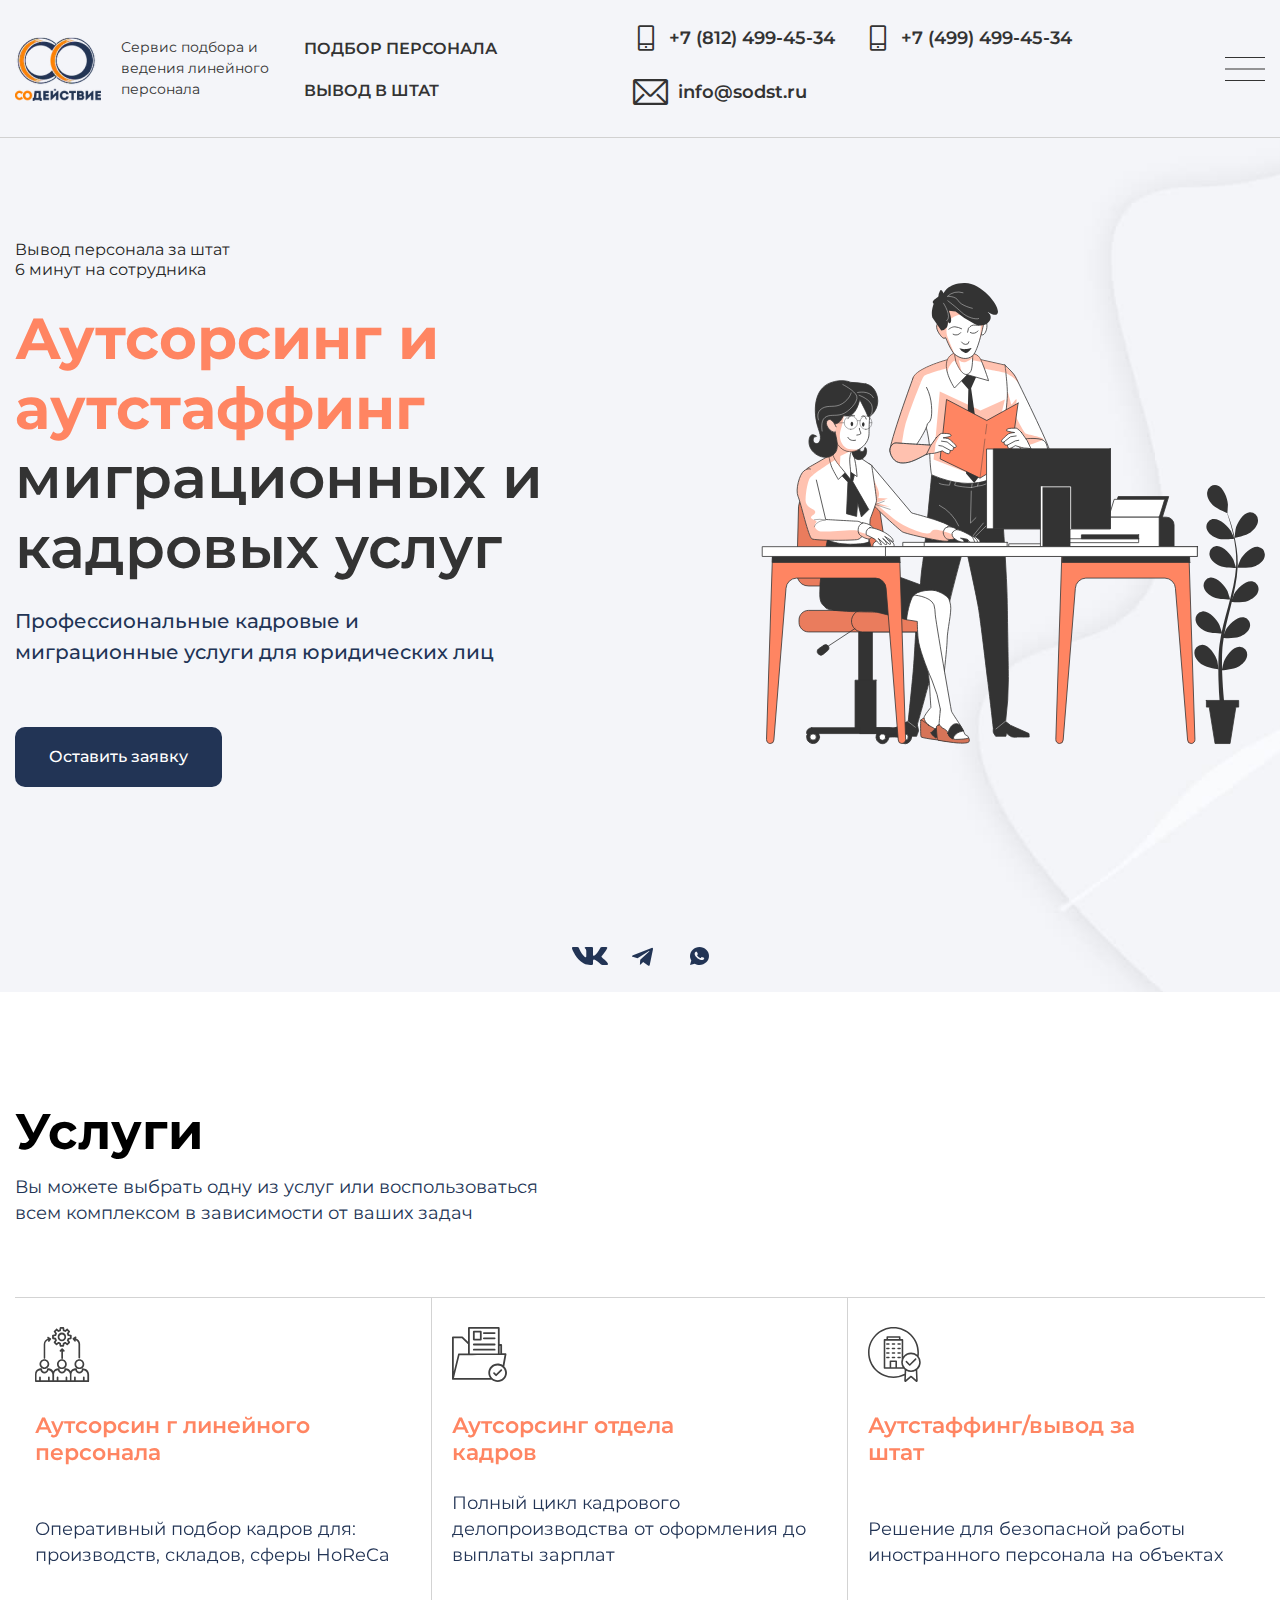
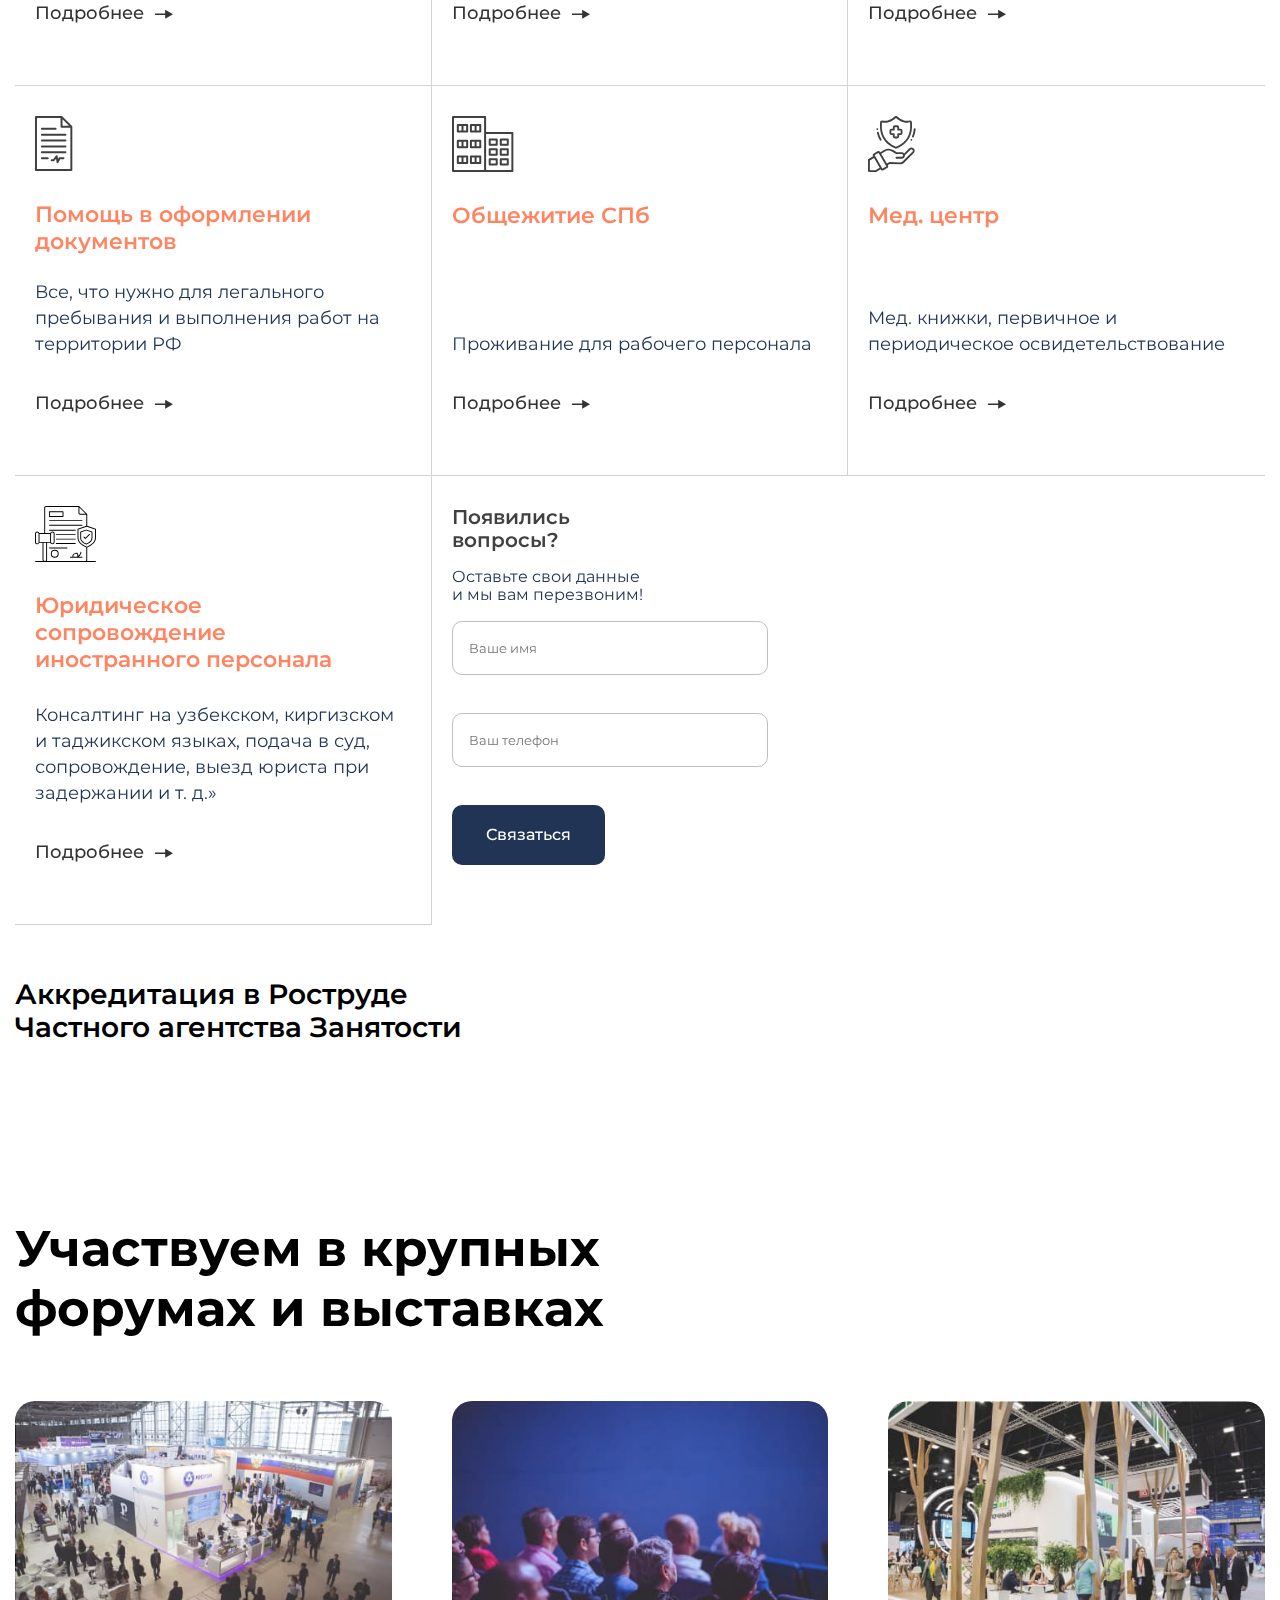
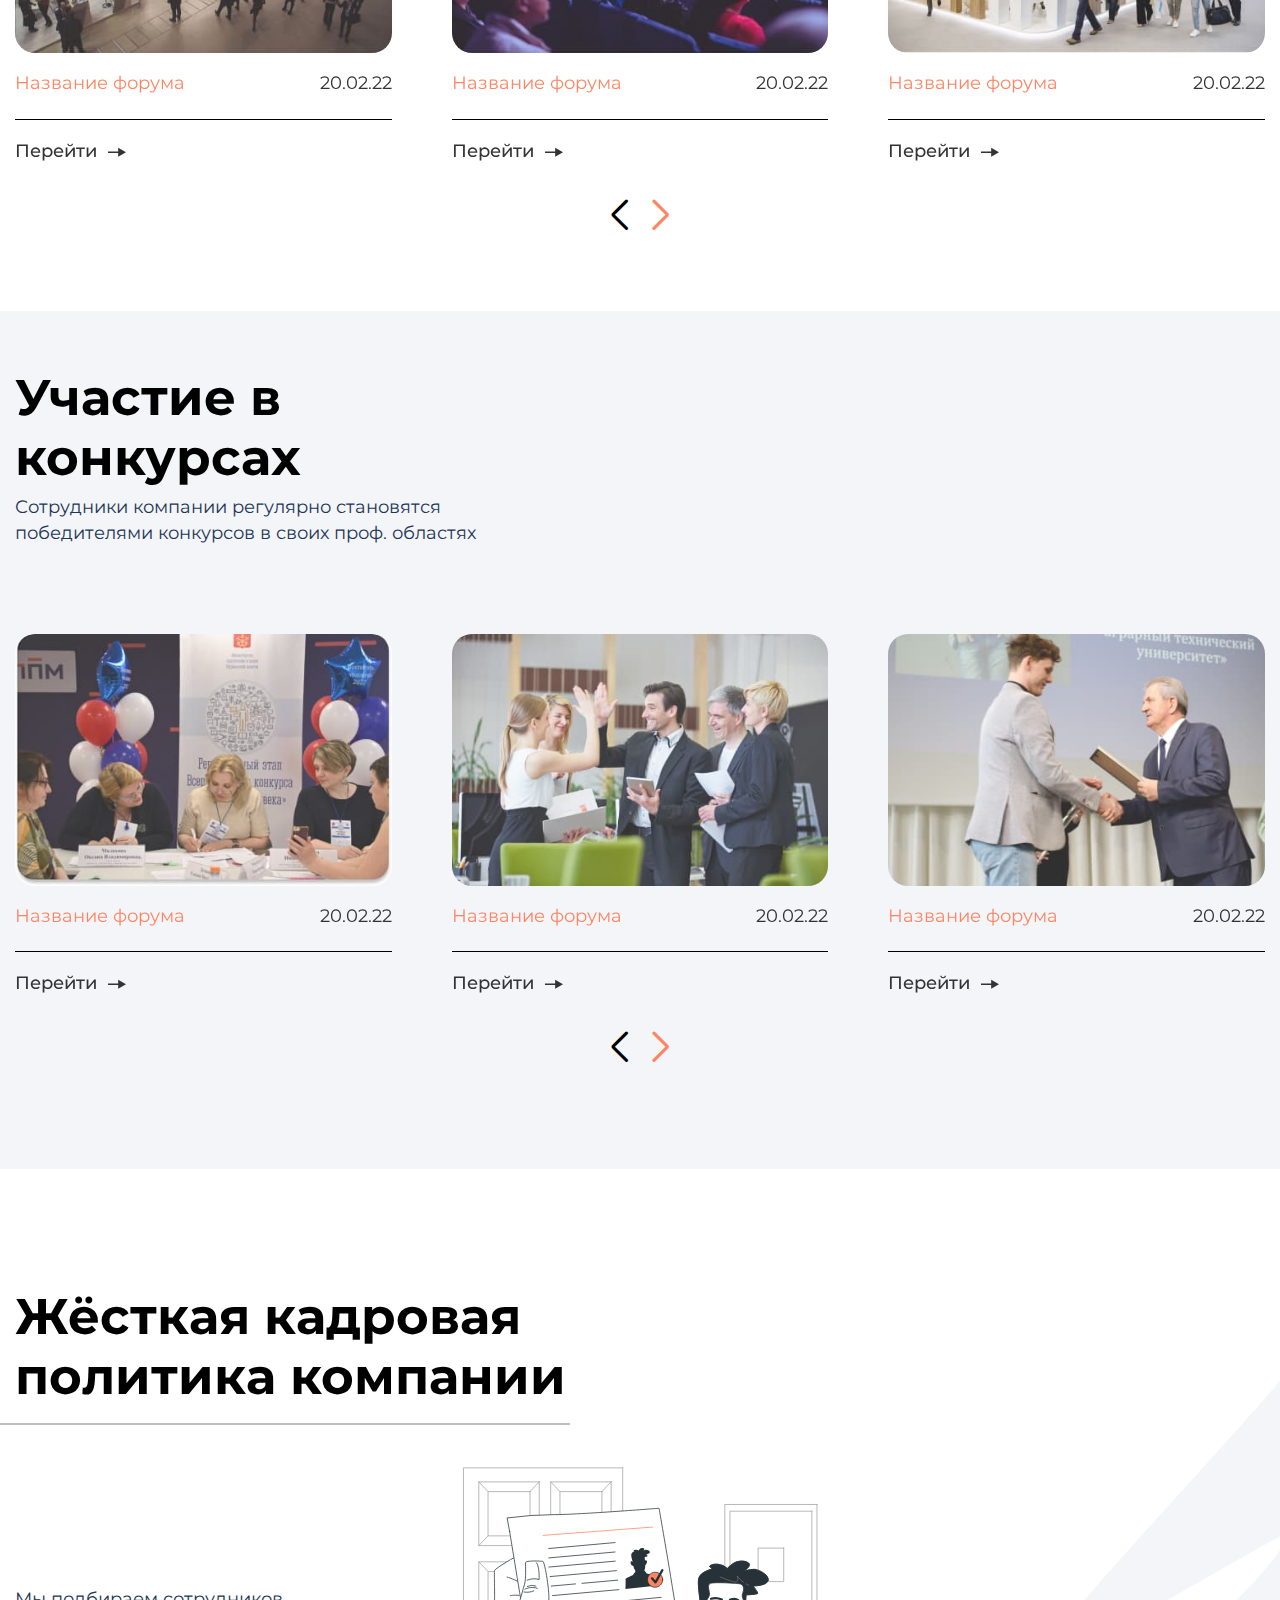
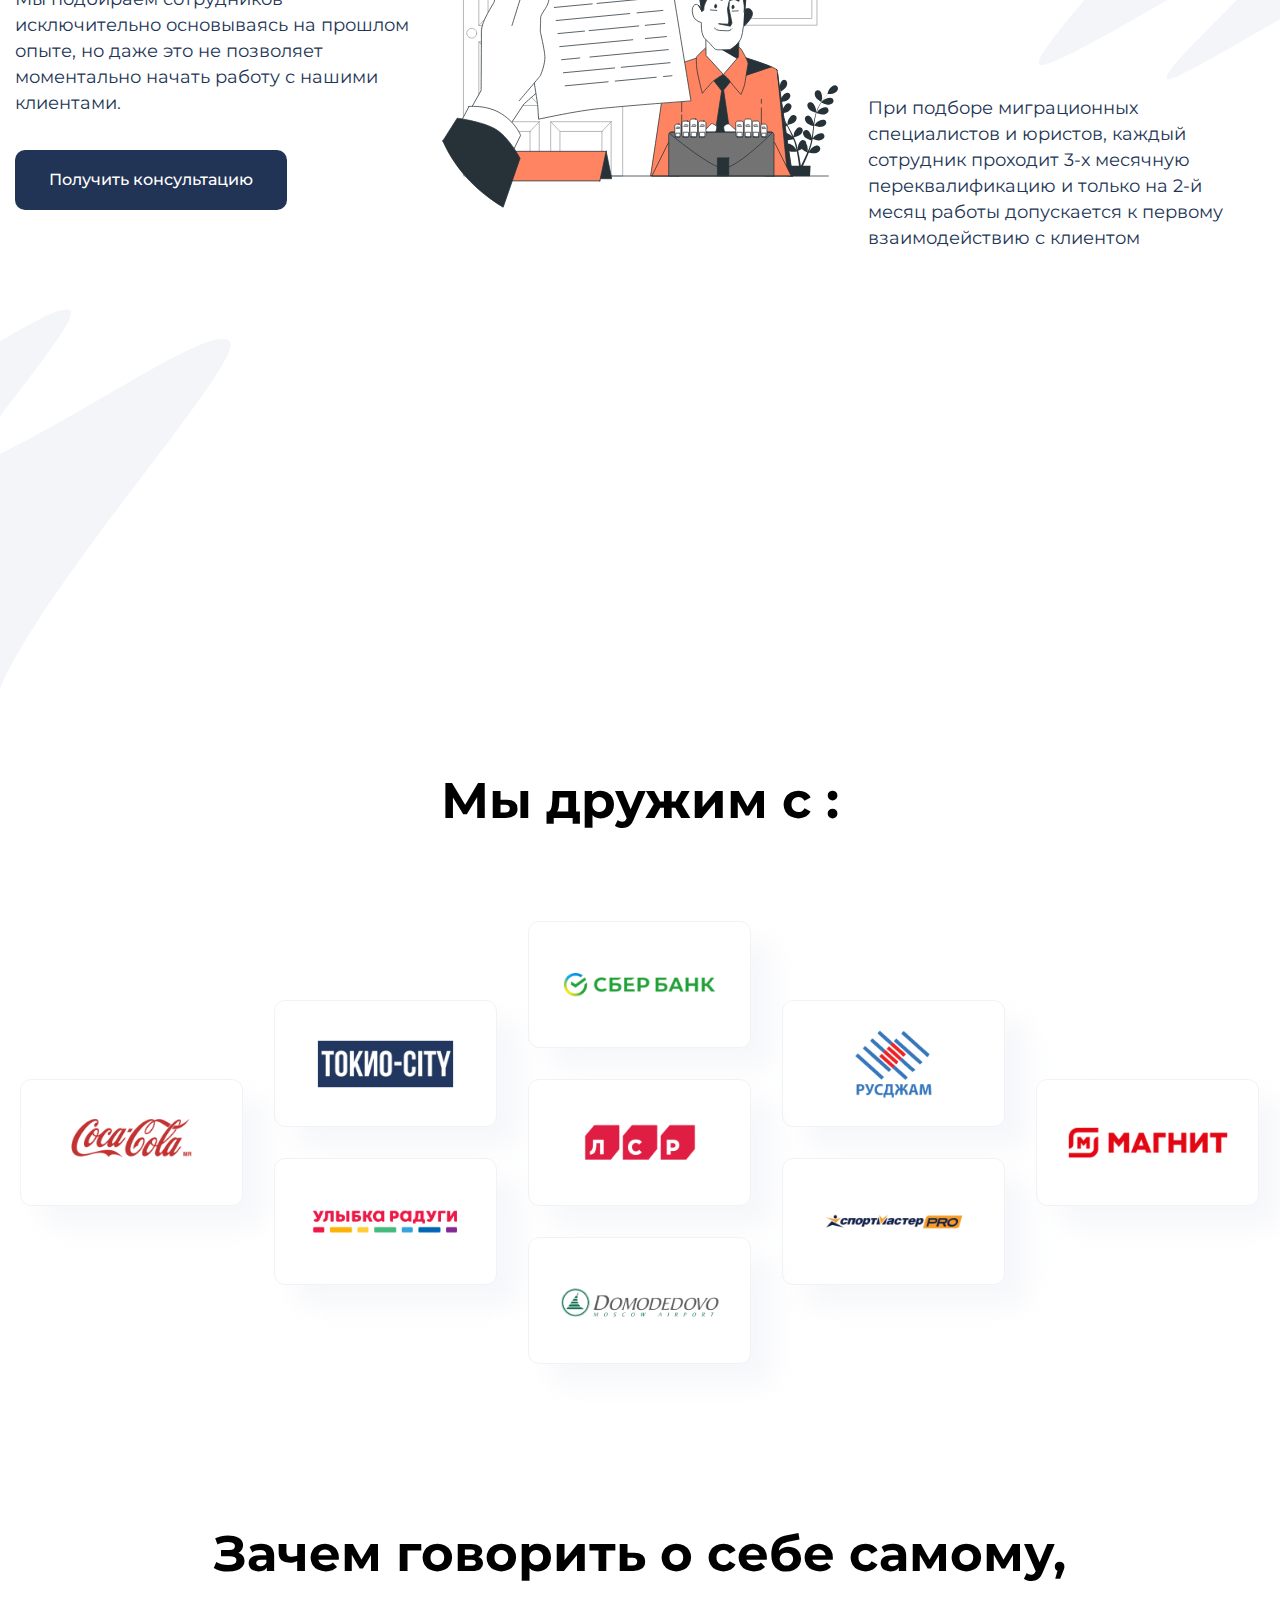
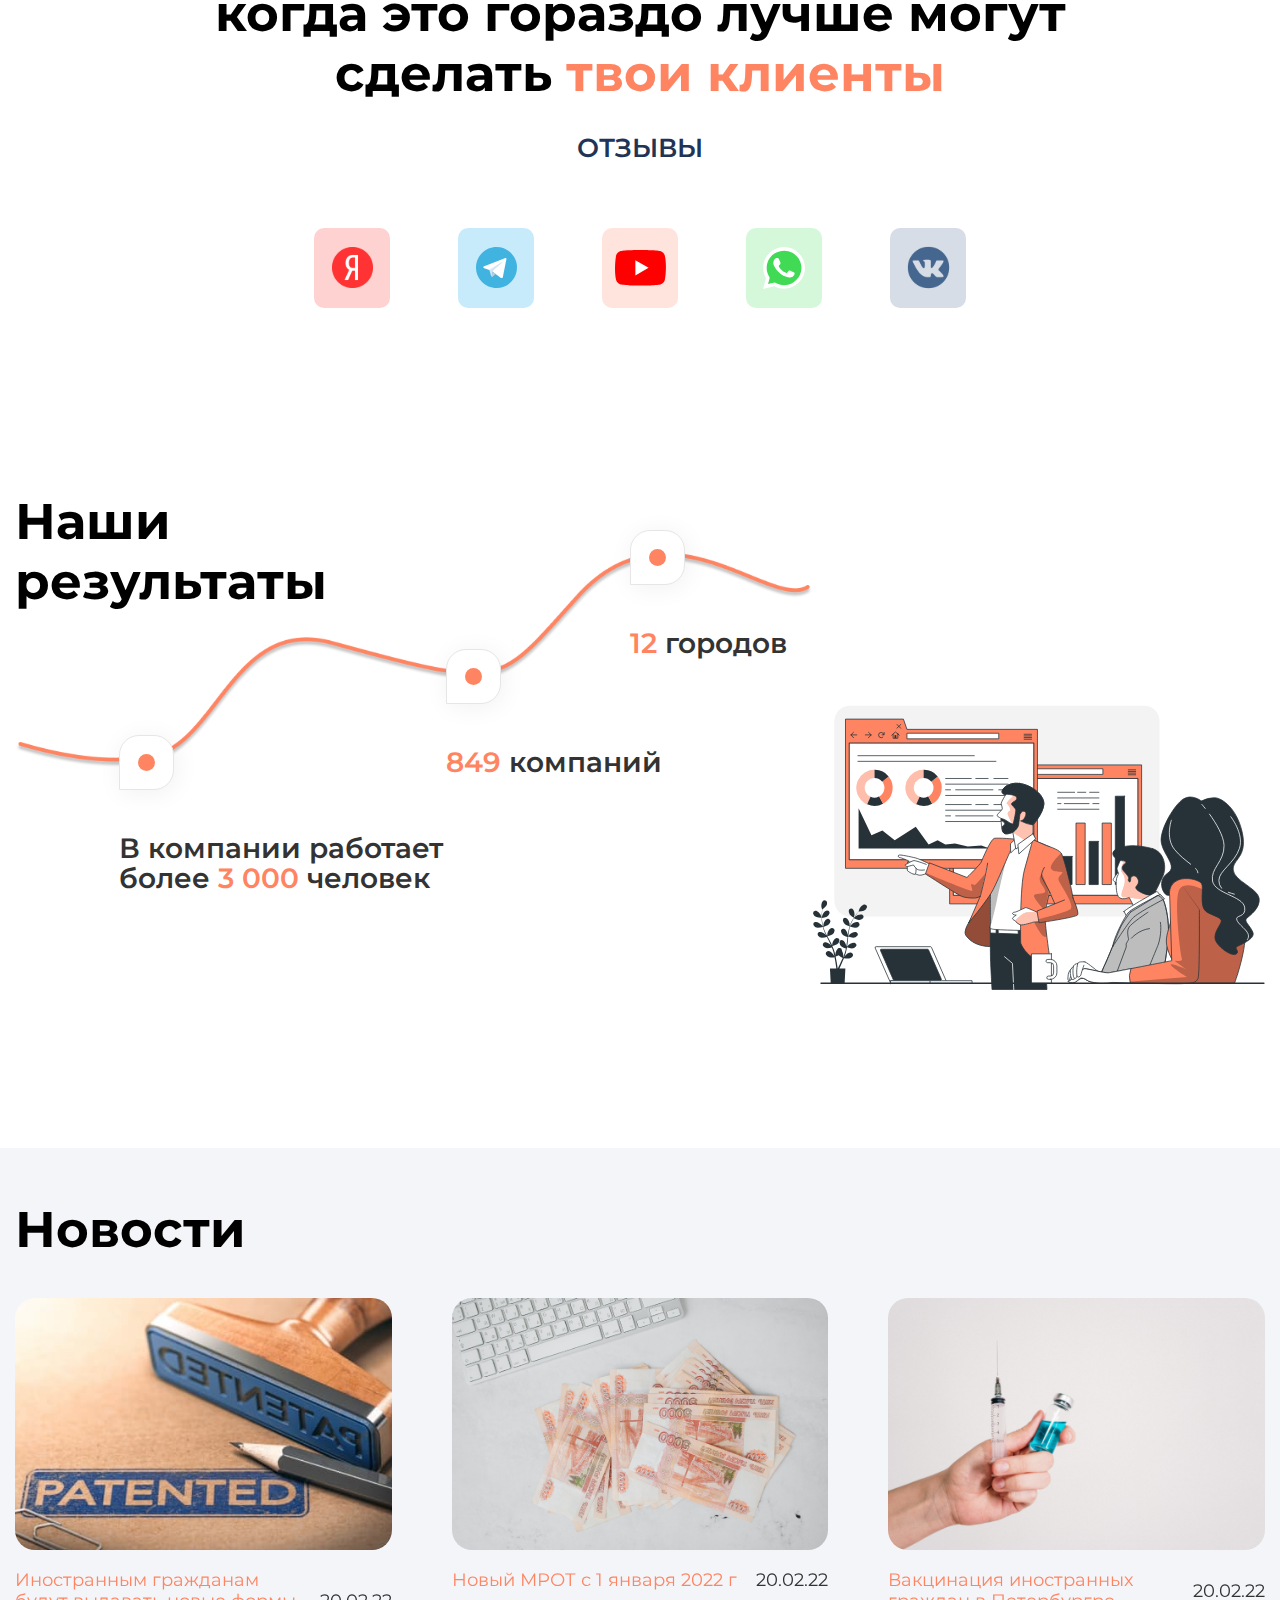
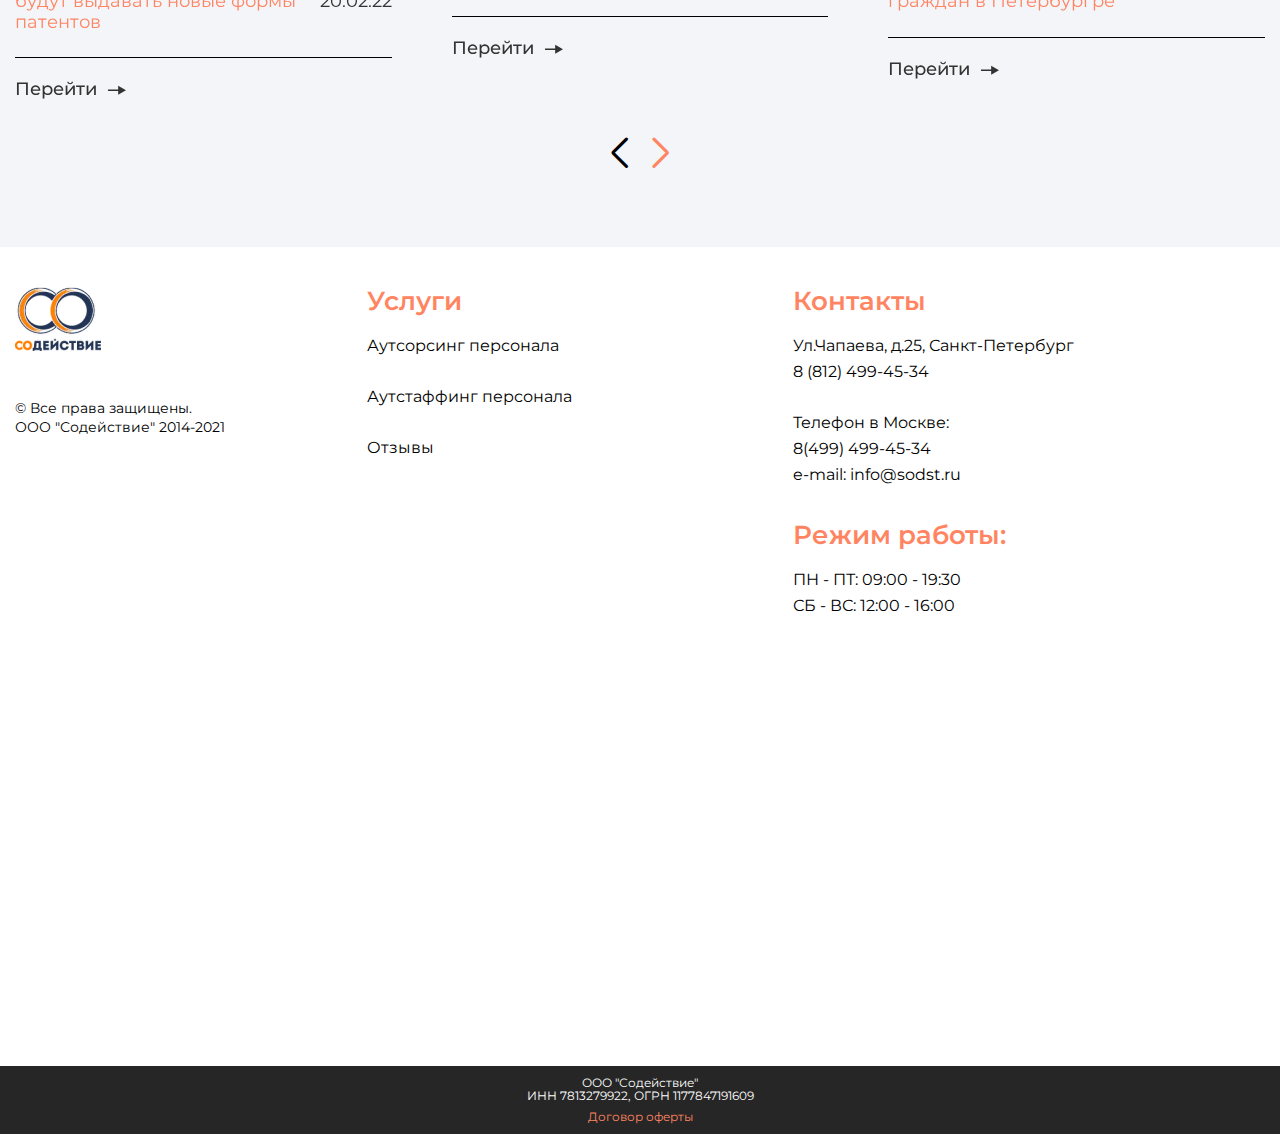
==== commit 4ad0b7e2: "Add files via upload" ====
--- a/index.html
+++ b/index.html
@@ -36,7 +36,7 @@
 							<a href="mailto:info@sodst.ru" class="header-contacts__link header-contacts__link--mail icon-mail">info@sodst.ru</a>
 						</li>
 					</ul>
-					<button type="button" class="header__burger burger">
+					<button class="header__burger burger">
 						<span></span>
 					</button>
 				</div>
@@ -219,7 +219,370 @@
 						</div>
 					</div>
 				</section>
+				<section class="contests">
+					<div class="container">
+						<h2 class="title contests__title">Участие в конкурсах</h2>
+						<div class="descr contests__descr">
+							Сотрудники компании регулярно становятся 
+							победителями конкурсов в своих проф. областях
+						</div>
+						<div class="contests__slider slider swiper">
+							<div class="slider__wrapper swiper-wrapper">
+								<div class="slider__card slider-card swiper-slide">
+									<a href="#" class="slider-card__image">
+										<img src="img/contests/01.jpg" alt="форум">
+									</a>
+									<div class="slider-card__info">
+										<div class="slider-card__name">Название форума</div>
+										<div class="slider-card__date">20.02.22</div>
+									</div>
+									<a href="#" class="slider-card__link arrow-link icon-arrow1">Перейти</a>
+								</div>
+								<div class="slider__card slider-card swiper-slide">
+									<a href="#" class="slider-card__image">
+										<img src="img/contests/02.jpg" alt="форум">
+									</a>
+									<div class="slider-card__info">
+										<div class="slider-card__name">Название форума</div>
+										<div class="slider-card__date">20.02.22</div>
+									</div>
+									<a href="#" class="slider-card__link arrow-link icon-arrow1">Перейти</a>
+								</div>
+								<div class="slider__card slider-card swiper-slide">
+									<a href="#" class="slider-card__image">
+										<img src="img/contests/03.jpg" alt="форум">
+									</a>
+									<div class="slider-card__info">
+										<div class="slider-card__name">Название форума</div>
+										<div class="slider-card__date">20.02.22</div>
+									</div>
+									<a href="#" class="slider-card__link arrow-link icon-arrow1">Перейти</a>
+								</div>
+								<div class="slider__card slider-card swiper-slide">
+									<a href="#" class="slider-card__image">
+										<img src="img/contests/01.jpg" alt="форум">
+									</a>
+									<div class="slider-card__info">
+										<div class="slider-card__name">Название форума</div>
+										<div class="slider-card__date">20.02.22</div>
+									</div>
+									<a href="#" class="slider-card__link arrow-link icon-arrow1">Перейти</a>
+								</div>
+								<div class="slider__card slider-card swiper-slide">
+									<a href="#" class="slider-card__image">
+										<img src="img/contests/02.jpg" alt="форум">
+									</a>
+									<div class="slider-card__info">
+										<div class="slider-card__name">Название форума</div>
+										<div class="slider-card__date">20.02.22</div>
+									</div>
+									<a href="#" class="slider-card__link arrow-link icon-arrow1">Перейти</a>
+								</div>
+								<div class="slider__card slider-card swiper-slide">
+									<a href="#" class="slider-card__image">
+										<img src="img/contests/03.jpg" alt="форум">
+									</a>
+									<div class="slider-card__info">
+										<div class="slider-card__name">Название форума</div>
+										<div class="slider-card__date">20.02.22</div>
+									</div>
+									<a href="#" class="slider-card__link arrow-link icon-arrow1">Перейти</a>
+								</div>
+							</div>
+							<div class="slider__nav">
+								<div class="swiper-button-prev"></div>
+  							<div class="swiper-button-next"></div>
+							</div>
+						</div>
+					</div>
+				</section>
+				<section class="policy">
+					<div class="container">
+						<h2 class="title policy__title">Жёсткая кадровая политика компании</h2>
+						<div class="policy__row">
+							<div class="policy__column policy__column--left">
+								<div class="policy__text descr">
+									Мы подбираем сотрудников исключительно основываясь на прошлом опыте, но даже это не позволяет моментально начать работу с нашими клиентами.
+								</div>
+								<a href="#" class="button">Получить консультацию</a>
+							</div>
+							<div class="policy__column policy__column--image">
+								<img src="img/policy/01.svg" alt="Картинка" class="policy__image">
+							</div>
+							<div class="policy__column policy__column--right">
+								<div class="policy__text descr">
+									При подборе миграционных специалистов и юристов, каждый сотрудник проходит 3-х месячную переквалификацию и только на 2-й месяц работы допускается к первому взаимодействию с клиентом
+								</div>
+							</div>
+						</div>
+						<div class="policy__video">
+							<iframe width="560" height="315" src="https://www.youtube.com/embed/3wAQCXL7RDk" title="YouTube video player" frameborder="0" allow="accelerometer; autoplay; clipboard-write; encrypted-media; gyroscope; picture-in-picture" allowfullscreen></iframe>
+						</div>
+					</div>
+				</section>
+				<section class="partners">
+					<div class="container partners__container">
+						<h2 class="title title--center partners__title">Мы дружим с :	
+						</h2>
+						<div class="swiper partners__slider">
+							<div class="swiper-wrapper partners__body">
+								<div class="swiper-slide partners__card">
+									<div class="partners__card-body">
+										<img src="img/partners/01.png" alt="Партнер" class="partners__image">
+									</div>
+								</div>
+								<div class="swiper-slide partners__card">
+									<div class="partners__card-body">
+										<img src="img/partners/02.png" alt="Партнер" class="partners__image">
+									</div>
+								</div>
+								<div class="swiper-slide partners__card">
+									<div class="partners__card-body">
+										<img src="img/partners/03.png" alt="Партнер" class="partners__image">
+									</div>
+								</div>
+								<div class="swiper-slide partners__card">
+									<div class="partners__card-body">
+										<img src="img/partners/04.png" alt="Партнер" class="partners__image">
+									</div>
+								</div>
+								<div class="swiper-slide partners__card">
+									<div class="partners__card-body">
+										<img src="img/partners/05.png" alt="Партнер" class="partners__image">
+									</div>
+								</div>
+								<div class="swiper-slide partners__card">
+									<div class="partners__card-body">
+										<img src="img/partners/06.png" alt="Партнер" class="partners__image">
+									</div>
+								</div>
+								<div class="swiper-slide partners__card">
+									<div class="partners__card-body">
+										<img src="img/partners/07.png" alt="Партнер" class="partners__image">
+									</div>
+								</div>
+								<div class="swiper-slide partners__card">
+									<div class="partners__card-body">
+										<img src="img/partners/08.png" alt="Партнер" class="partners__image">
+									</div>
+								</div>
+								<div class="swiper-slide partners__card">
+									<div class="partners__card-body">
+										<img src="img/partners/09.png" alt="Партнер" class="partners__image">
+									</div>
+								</div>
+							</div>
+							<div class="partners__nav">
+								<div class="swiper-button-prev"></div>
+  							<div class="swiper-button-next"></div>
+							</div>
+						</div>
+					</div>
+				</section>
+				<section class="reviews">
+					<div class="container">
+						<div class="reviews__body">
+							<h2 class="reviews__title title title--center">
+								Зачем говорить о себе самому, когда это гораздо лучше могут сделать <span>твои клиенты</span>
+							</h2>
+							<h3 class="reviews__subtitle">ОТЗЫВЫ</h3>
+							<div class="reviews__socials">
+								<a href="#" class="reviews__item">
+									<img src="img/reviews/01.svg" alt="Иконка" class="reviews__icon">
+								</a>
+								<a href="#" class="reviews__item">
+									<img src="img/reviews/02.svg" alt="Иконка" class="reviews__icon">
+								</a>
+								<a href="#" class="reviews__item">
+									<img src="img/reviews/03.svg" alt="Иконка" class="reviews__icon">
+								</a>
+								<a href="#" class="reviews__item">
+									<img src="img/reviews/04.svg" alt="Иконка" class="reviews__icon">
+								</a>
+								<a href="#" class="reviews__item">
+									<img src="img/reviews/05.svg" alt="Иконка" class="reviews__icon">
+								</a>
+							</div>
+						</div>
+					</div>
+				</section>
+				<section class="result">
+					<div class="container result__container">
+						<h2 class="result__title title">
+							Наши результаты
+						</h2>
+						<div class="result__content">
+							<div class="result__body">
+								<div class="result__item">
+									<div class="result__point"></div>
+									<div class="result__text">
+										В компании работает более <span>3 000</span> человек
+									</div>
+								</div>
+								<div class="result__item">
+									<div class="result__point"></div>
+									<div class="result__text">
+										<span>849</span> компаний
+									</div>
+								</div>
+								<div class="result__item">
+									<div class="result__point"></div>
+									<div class="result__text">
+										<span>12</span> городов
+									</div>
+								</div>
+								<img src="img/results/decor.png" alt="" class="result__decor">
+							</div>
+							<div class="result__image">
+								<img src="img/results/01.svg" alt="Люди">
+							</div>
+						</div>
+					</div>
+				</section>
+				<section class="news">
+					<div class="container">
+						<h2 class="news__title title">Новости</h2>
+						<div class="news__slider slider swiper">
+							<div class="slider__wrapper swiper-wrapper">
+								<div class="slider__card slider-card swiper-slide">
+									<a href="#" class="slider-card__image">
+										<img src="img/news/01.jpg" alt="форум">
+									</a>
+									<div class="slider-card__info">
+										<div class="slider-card__name">
+											Иностранным гражданам будут
+											выдавать новые формы патентов
+									</div>
+										<div class="slider-card__date">20.02.22</div>
+									</div>
+									<a href="#" class="slider-card__link arrow-link icon-arrow1">Перейти</a>
+								</div>
+								<div class="slider__card slider-card swiper-slide">
+									<a href="#" class="slider-card__image">
+										<img src="img/news/02.png" alt="форум">
+									</a>
+									<div class="slider-card__info">
+										<div class="slider-card__name">Новый МРОТ с 1 января 2022 г</div>
+										<div class="slider-card__date">20.02.22</div>
+									</div>
+									<a href="#" class="slider-card__link arrow-link icon-arrow1">Перейти</a>
+								</div>
+								<div class="slider__card slider-card swiper-slide">
+									<a href="#" class="slider-card__image">
+										<img src="img/news/03.png" alt="форум">
+									</a>
+									<div class="slider-card__info">
+										<div class="slider-card__name">
+											Вакцинация иностранных 
+											граждан в Петербургре
+										</div>
+										<div class="slider-card__date">20.02.22</div>
+									</div>
+									<a href="#" class="slider-card__link arrow-link icon-arrow1">Перейти</a>
+								</div>
+								<div class="slider__card slider-card swiper-slide">
+									<a href="#" class="slider-card__image">
+										<img src="img/news/01.jpg" alt="форум">
+									</a>
+									<div class="slider-card__info">
+										<div class="slider-card__name">
+											Иностранным гражданам будут
+											выдавать новые формы патентов
+									</div>
+										<div class="slider-card__date">20.02.22</div>
+									</div>
+									<a href="#" class="slider-card__link arrow-link icon-arrow1">Перейти</a>
+								</div>
+								<div class="slider__card slider-card swiper-slide">
+									<a href="#" class="slider-card__image">
+										<img src="img/news/02.png" alt="форум">
+									</a>
+									<div class="slider-card__info">
+										<div class="slider-card__name">Новый МРОТ с 1 января 2022 г</div>
+										<div class="slider-card__date">20.02.22</div>
+									</div>
+									<a href="#" class="slider-card__link arrow-link icon-arrow1">Перейти</a>
+								</div>
+								<div class="slider__card slider-card swiper-slide">
+									<a href="#" class="slider-card__image">
+										<img src="img/news/03.png" alt="форум">
+									</a>
+									<div class="slider-card__info">
+										<div class="slider-card__name">
+											Вакцинация иностранных 
+											граждан в Петербургре
+										</div>
+										<div class="slider-card__date">20.02.22</div>
+									</div>
+									<a href="#" class="slider-card__link arrow-link icon-arrow1">Перейти</a>
+								</div>
+							</div>
+							<div class="slider__nav">
+								<div class="swiper-button-prev"></div>
+  							<div class="swiper-button-next"></div>
+							</div>
+						</div>
+					</div>
+				</section>
 			</main>
+			<footer class="footer">
+				<div class="footer__company footer__column">
+							<a href="#" class="footer__logo">
+								<img src="img/logo.png" alt="Логотип" class="logo__image">
+							</a>
+							<div class="footer__copyright">
+								© Все права защищены. ООО "Содействие" 2014-2021
+							</div>
+				</div>
+				<div class="footer__column">
+							<div class="footer__services">
+								<h2 class="footer__title">Услуги</h2>
+								<ul class="footer__list">
+									<li class="footer__item">
+										<a href="#" class="footer__link">Аутсорсинг персонала</a>
+									</li>
+									<li class="footer__item">
+										<a href="#" class="footer__link">Аутстаффинг персонала</a>
+									</li>
+									<li class="footer__item">
+										<a href="#" class="footer__link">Отзывы</a>
+									</li>
+								</ul>
+							</div>
+				</div>
+				<div class="footer__column">
+							<div class="footer__contacts">
+								<h2 class="footer__title">Контакты</h2>
+								<ul class="footer__list">
+									<li class="footer__item">
+										<div class="footer__addres">Ул.Чапаева, д.25, Санкт-Петербург</div>
+										<a href="tel:88124994534" class="footer__link">8 (812) 499-45-34</a>
+									</li>
+									<li class="footer__item">
+										Телефон в Москве:
+										<a href="tel:84994994534" class="footer__link">8(499) 499-45-34</a>
+										<a href="mailto:info@sodst.ru" class="footer__link">e-mail: info@sodst.ru</a>
+									</li>
+								</ul>
+							</div>
+							<div class="footer__chedule">
+								<h2 class="footer__title">Режим работы:
+								</h2>
+								ПН - ПТ: 09:00 - 19:30 <br> СБ - ВС: 12:00 - 16:00
+							</div>
+				</div>
+				<div class="footer__map">
+							<iframe src="https://www.google.com/maps/embed?pb=!1m18!1m12!1m3!1d2646.530096936339!2d135.1252274450954!3d48.44635781342201!2m3!1f0!2f0!3f0!3m2!1i1024!2i768!4f13.1!3m3!1m2!1s0x5efae84c0221147b%3A0x316300e95f89109b!2z0JvQvtC60L7QvNC-0YLQuNCy0L3QvtC1INCU0LXQv9C-!5e0!3m2!1sru!2sru!4v1655021164961!5m2!1sru!2sru" width="600" height="450" style="border:0;" allowfullscreen="" loading="lazy" referrerpolicy="no-referrer-when-downgrade"></iframe>
+				</div>
+				<div class="footer__bottom footer-bottom">
+						<div class="footer-bottom__body">
+							<div class="footer-bottom__info">
+								ООО "Содействие" <br> ИНН 7813279922, ОГРН 1177847191609
+							</div>
+							<a href="#" class="footer-bottom__link">Договор оферты</a>
+						</div>
+				</div>
+			</footer>
 		</div>
 
 		<script src="https://unpkg.com/swiper@8/swiper-bundle.min.js"></script>
--- a/css/style.min.css
+++ b/css/style.min.css
@@ -1 +1 @@
-@import"https://fonts.googleapis.com/css2?family=Montserrat:wght@400;500;600;700;800;900&display=swap";@font-face{font-family:"icomoon";src:url("../fonts/icomoon.eot?scqpsc");src:url("../fonts/icomoon.eot?scqpsc#iefix") format("embedded-opentype"),url("../fonts/icomoon.ttf?scqpsc") format("truetype"),url("../fonts/icomoon.woff?scqpsc") format("woff"),url("../fonts/icomoon.svg?scqpsc#icomoon") format("svg");font-weight:normal;font-style:normal;font-display:block}[class^=icon-]::before,[class*=" icon-"]::before{font-family:"icomoon" !important;speak:never;font-style:normal;font-weight:normal;font-variant:normal;text-transform:none;line-height:1;-webkit-font-smoothing:antialiased;-moz-osx-font-smoothing:grayscale}.icon-phone:before{content:""}.icon-mail:before{content:""}.icon-tg:before{content:""}.icon-arrow1:before{content:""}.icon-whts:before{content:""}.icon-location:before{content:""}.icon-slide-prev:before{content:""}.icon-slide-next:before{content:""}.icon-close:before{content:""}.icon-arrow2:before{content:""}.icon-vk:before{content:""}.icon-filter:before{content:""}.icon-star:before{content:""}*{padding:0;margin:0;border:0}*,*:before,*:after{-webkit-box-sizing:border-box;box-sizing:border-box}:focus,:active{outline:none}a:focus,a:active{outline:none}nav,footer,header,aside{display:block}html,body{height:100%;widows:100%;-ms-text-size-adjust:100%;-moz-text-size-adjust:100%;-webkit-text-size-adjust:100%}input,button,textarea{font-family:inherit}input::-ms-clear{display:none}button{cursor:pointer}button::-moz-focus-inner{padding:0;border:0}a,a:visited{text-decoration:none}a:hover{text-decoration:none}ul li{list-style:none}img{vertical-align:top}h1,h2,h3,h4,h5,h6{font-size:inherit;font-weight:400}.title{font-weight:700;font-size:50px;line-height:120%;color:#000}.title span{color:#ff8562;font-weight:700}@media(max-width: 768px){.title{font-size:35px}}@media(max-width: 460px){.title{font-size:28px}}.button{display:inline-block;border-radius:10px;padding:19px 33px;font-weight:500;font-size:16px;line-height:125%;color:#fff;border:1px solid #223455;position:relative;overflow:hidden}@media(any-hover: hover){.button:hover::before{-webkit-transform:skew(-50deg);-ms-transform:skew(-50deg);transform:skew(-50deg)}}.button span{position:relative;z-index:1}.button::before{content:"";width:100%;height:100%;border-radius:8px;position:absolute;top:0;left:0;background:#223455;-webkit-transition:.3s ease;-o-transition:.3s ease;transition:.3s ease}.descr{line-height:144.4444444444%}.swiper-button-prev,.swiper-button-next{color:#ff8562;font-weight:700}.swiper-button-prev::after,.swiper-button-next::after{font-size:15px !important}.swiper-button-disabled{color:#8b8b8b;opacity:1 !important}.arrow-link{font-weight:500;line-height:122.2222222222%;color:#333;display:-webkit-inline-box;display:-ms-inline-flexbox;display:inline-flex;-ms-flex-item-align:start;-ms-grid-row-align:start;align-self:start;-webkit-box-orient:horizontal;-webkit-box-direction:reverse;-ms-flex-direction:row-reverse;flex-direction:row-reverse;-webkit-box-align:center;-ms-flex-align:center;align-items:center;-webkit-column-gap:11px;-moz-column-gap:11px;column-gap:11px}.arrow-link::before{-webkit-transition:.5s ease;-o-transition:.5s ease;transition:.5s ease}.arrow-link:hover::before{-webkit-transform:translateX(10px);-ms-transform:translateX(10px);transform:translateX(10px)}.burger{width:40px;-webkit-box-flex:0;-ms-flex:0 0 40px;flex:0 0 40px;height:24px;position:relative;z-index:3;background:rgba(0,0,0,0);margin-left:63px}@media(max-width: 850px){.burger{position:absolute;top:40px;right:19px}}@media(max-width: 1400px){.burger{margin-left:30px}}.burger::after,.burger::before,.burger span{position:absolute;height:1px;left:0;width:100%;background:#333;-webkit-transition:all .3s;-o-transition:all .3s;transition:all .3s}.burger::after,.burger::before{content:""}.burger::before{top:0}.burger::after{bottom:0}.burger span{top:50%;-webkit-transform:scaleX(1) translate(0, -50%);-ms-transform:scaleX(1) translate(0, -50%);transform:scaleX(1) translate(0, -50%);background:#333}.burger.active::before{top:11px;-webkit-transform:rotate(-40deg);-ms-transform:rotate(-40deg);transform:rotate(-40deg)}.burger.active::after{bottom:11px;-webkit-transform:rotate(40deg);-ms-transform:rotate(40deg);transform:rotate(40deg)}.burger.active span{-webkit-transform:scaleX(0);-ms-transform:scaleX(0);transform:scaleX(0)}.menu{padding-left:47px}@media(max-width: 1400px){.menu{padding:0 20px}}@media(max-width: 1120px){.menu{position:absolute;z-index:2;width:100%;top:100%;left:0;overflow:hidden;background:#babbbd;height:0;-webkit-transition:.3s ease;-o-transition:.3s ease;transition:.3s ease;padding:0 15px}.menu.active{padding:10px 15px}}.menu__list{display:-webkit-box;display:-ms-flexbox;display:flex;-webkit-column-gap:47px;-moz-column-gap:47px;column-gap:47px;row-gap:20px;-webkit-box-align:center;-ms-flex-align:center;align-items:center;-ms-flex-wrap:wrap;flex-wrap:wrap}@media(max-width: 1400px){.menu__list{-webkit-column-gap:25px;-moz-column-gap:25px;column-gap:25px}}@media(max-width: 1120px){.menu__list{row-gap:10px}}.menu__link{font-weight:600;font-size:16px;line-height:125%;text-transform:uppercase;color:#333;-webkit-transition:.3s ease;-o-transition:.3s ease;transition:.3s ease}@media(any-hover: hover){.menu__link:hover{color:#ff8562}}.logo{display:-webkit-inline-box;display:-ms-inline-flexbox;display:inline-flex;-webkit-column-gap:20px;-moz-column-gap:20px;column-gap:20px}@media(max-width: 850px){.logo{-webkit-box-align:end;-ms-flex-align:end;align-items:end;-webkit-column-gap:18px;-moz-column-gap:18px;column-gap:18px}}.logo__image{-webkit-box-flex:0;-ms-flex:0 0 auto;flex:0 0 auto}.logo__text{font-size:14px;color:#333;line-height:150%;max-width:163px}@media(max-width: 850px){.logo__text{font-size:10px;max-width:113px}}.header-contacts{display:-webkit-box;display:-ms-flexbox;display:flex;-webkit-box-align:center;-ms-flex-align:center;align-items:center;-ms-flex-wrap:wrap;flex-wrap:wrap;-webkit-column-gap:56px;-moz-column-gap:56px;column-gap:56px;row-gap:20px}@media(max-width: 1400px){.header-contacts{-webkit-column-gap:30px;-moz-column-gap:30px;column-gap:30px}}@media(max-width: 500px){.header-contacts{-webkit-column-gap:10px;-moz-column-gap:10px;column-gap:10px;-webkit-box-pack:justify;-ms-flex-pack:justify;justify-content:space-between}}.header-contacts__link{color:#333;display:-webkit-inline-box;display:-ms-inline-flexbox;display:inline-flex;-webkit-box-align:center;-ms-flex-align:center;align-items:center;-webkit-column-gap:10px;-moz-column-gap:10px;column-gap:10px;font-weight:600;-webkit-transition:.3s ease;-o-transition:.3s ease;transition:.3s ease}@media(max-width: 500px){.header-contacts__link{font-size:16px}}@media(any-hover: hover){.header-contacts__link:hover{color:#ff8562}}.header-contacts__link::before{font-size:26px}@media(max-width: 850px){.header-contacts__link::before{display:none}}.header-contacts__link--mail::before{font-size:35px}.services-form{padding:30px 20px 60px}.services-form__title{font-weight:600;font-size:20px;line-height:115.9%;color:#404040;max-width:140px;margin-bottom:16px}.services-form__text{max-width:198px;font-size:16px;line-height:115.9%;margin-bottom:16px}.services-form__input{margin-bottom:38px;max-width:316px}.services-form__input input{display:block;padding:18px 16px;border:1px solid #bebebe;width:100%;border-radius:10px}.services-form__input input:focus{border:1px solid #4f4f4f}.services-card{display:-webkit-box;display:-ms-flexbox;display:flex;-webkit-box-orient:vertical;-webkit-box-direction:normal;-ms-flex-direction:column;flex-direction:column;padding:30px 20px 60px;border-bottom:1px solid #d3d3d3;border-right:1px solid #d3d3d3}@media(min-width: 1350px){.services-card:nth-child(4n){border-right:none}}@media(min-width: 1020px)and (max-width: 1349px){.services-card:nth-child(3n){border-right:none}}@media(min-width: 690px)and (max-width: 1019px){.services-card:nth-child(2n){border-right:none}}@media(max-width: 689px){.services-card{border-left:1px solid #d3d3d3}}@media(max-width: 500px){.services-card{border-top:1px solid #d3d3d3}}@media(max-width: 460px){.services-card{padding:16px 12px}}.services-card__icon{margin-bottom:31px}.services-card__title{margin-bottom:24px;font-weight:600;font-size:22px;line-height:122.7272727273%;color:#ff8562;-webkit-box-flex:1;-ms-flex:1 1 auto;flex:1 1 auto;max-width:300px}.services-card__text{line-height:144.4444444444%;margin-bottom:35px}.slider-card__image{border-radius:20px;overflow:hidden;position:relative;padding-bottom:66.9623059867%;margin-bottom:20px;display:block}.slider-card__image img{position:absolute;top:0;left:0;width:100%;height:100%;-o-object-fit:cover;object-fit:cover}.slider-card__image img{-webkit-transition:2s ease;-o-transition:2s ease;transition:2s ease}@media(any-hover: hover){.slider-card__image:hover img{-webkit-transform:scale(1.3);-ms-transform:scale(1.3);transform:scale(1.3);-webkit-transition:7s ease;-o-transition:7s ease;transition:7s ease}}.slider-card__info{display:-webkit-box;display:-ms-flexbox;display:flex;-webkit-box-pack:justify;-ms-flex-pack:justify;justify-content:space-between;-webkit-box-align:center;-ms-flex-align:center;align-items:center;-webkit-column-gap:10px;-moz-column-gap:10px;column-gap:10px;padding-bottom:25px;border-bottom:1px solid #000;margin-bottom:21px}.slider-card__name{-webkit-box-flex:0;-ms-flex:0 1 314px;flex:0 1 314px;line-height:115.9%;color:#ff8562}.slider-card__date{line-height:115.9%;color:#333}.header{padding:25px 0;border-bottom:1px solid #d1d1d1;position:absolute;width:100%;top:0;left:0;z-index:999}@media(max-width: 1120px){.header{padding:20px 0}}@media(max-width: 850px){.header{padding:14px 0 11px}}.header__container{display:-webkit-box;display:-ms-flexbox;display:flex;-webkit-box-align:center;-ms-flex-align:center;align-items:center}@media(max-width: 1120px){.header__container{-webkit-box-pack:justify;-ms-flex-pack:justify;justify-content:space-between;-webkit-column-gap:12px;-moz-column-gap:12px;column-gap:12px}}@media(max-width: 850px){.header__container{display:block}}.header__logo{-webkit-box-flex:0;-ms-flex:0 0 auto;flex:0 0 auto}.header__menu{-webkit-box-flex:1;-ms-flex:1 1 auto;flex:1 1 auto}@media(max-width: 850px){.header__contacts{margin-top:21px}}.hello{padding:240px 0 200px;background-color:#f3f5f9;position:relative;background-size:cover;background-repeat:no-repeat}@media(max-width: 992px){.hello{padding:180px 0 120px}}@media(max-width: 450px){.hello{padding:160px 0 80px}}.hello__contaier{display:-webkit-box;display:-ms-flexbox;display:flex;-webkit-column-gap:15px;-moz-column-gap:15px;column-gap:15px;-webkit-box-pack:justify;-ms-flex-pack:justify;justify-content:space-between;-webkit-box-align:center;-ms-flex-align:center;align-items:center}@media(max-width: 768px){.hello__contaier{display:block}}@media(max-width: 768px){.hello__info{margin-bottom:30px}}@media(max-width: 450px){.hello__info{text-align:center}}.hello__subtitle{max-width:220px;font-size:16px;line-height:125%;color:#242424;margin-bottom:24px}@media(max-width: 450px){.hello__subtitle{margin:0 auto 16px}}.hello__title{max-width:859px;color:#333;font-weight:600;font-size:58px;margin-bottom:24px}@media(max-width: 992px){.hello__title{font-size:40px}}@media(max-width: 768px){.hello__title{margin-bottom:21px}}@media(max-width: 450px){.hello__title{font-size:24px}}.hello__descr{max-width:490px;font-weight:500;font-size:20px;line-height:152.9%;margin-bottom:60px}@media(max-width: 992px){.hello__descr{margin-bottom:32px;font-size:18px}}@media(max-width: 450px){.hello__descr{margin:0 auto 23px}}.hello__image{-webkit-box-flex:0;-ms-flex:0 1 685px;flex:0 1 685px}@media(max-width: 768px){.hello__image{text-align:center}}.hello__image img{max-width:100%}.hello__socials{position:absolute;width:100%;bottom:15px;display:-webkit-box;display:-ms-flexbox;display:flex;-webkit-box-pack:center;-ms-flex-pack:center;justify-content:center;-webkit-box-align:center;-ms-flex-align:center;align-items:center}.hello__socials a{color:#223455;line-height:1}.hello__socials li:nth-child(1){margin-right:24px}.hello__socials li:nth-child(2){margin-right:37px}.hello__socials li:nth-child(1) a{font-size:36px}.hello__socials li:nth-child(2) a{font-size:21px}.hello__socials li:nth-child(3) a{font-size:19px}.services{padding:110px 0 87px}@media(max-width: 992px){.services{padding:70px 0}}@media(max-width: 460px){.services{padding:12px 0 28px}}.services__title{margin-bottom:13px}@media(max-width: 460px){.services__title{margin-bottom:10px}}.services__descr{margin-bottom:70px;max-width:525px}@media(max-width: 992px){.services__descr{margin-bottom:45px}}@media(max-width: 460px){.services__descr{font-size:16px;margin-bottom:36px}}.services__slider{padding-bottom:53px;position:relative}@media(max-width: 992px){.services__slider{padding-bottom:45px}}@media(max-width: 689px){.services__slider{padding-bottom:25px}}@media(max-width: 500px){.services__slider{padding-bottom:35px;margin-bottom:31px}}.services__slider::before{content:"";position:absolute;width:100%;height:1px;background:#d3d3d3;top:0;left:0}@media(max-width: 500px){.services__slider::before{display:none}}.services__slider .swiper-button-prev{left:42%}.services__slider .swiper-button-next{right:42%}.services__slider .swiper-button-prev,.services__slider .swiper-button-next{top:auto;bottom:-10px}@media(min-width: 501px){.services__slider .swiper-button-prev,.services__slider .swiper-button-next{display:none}}@media(min-width: 501px){.services__slider-wrapprer{display:-ms-grid;display:grid;grid-template-columns:repeat(auto-fit, minmax(330px, 1fr))}}.services__other-info{max-width:460px;font-weight:600;font-size:28px}@media(max-width: 460px){.services__other-info{font-size:22px}}.forums{padding:87px 0 74px}@media(max-width: 992px){.forums{padding:50px 0}}@media(max-width: 600px){.forums{padding:20px 0 30px}}.forums__title{max-width:605px;margin-bottom:62px}@media(max-width: 768px){.forums__title{margin-bottom:30px}}.slider{padding-bottom:74px;position:relative}.slider__nav{position:absolute;bottom:0;width:100%;display:-webkit-box;display:-ms-flexbox;display:flex;-webkit-box-pack:center;-ms-flex-pack:center;justify-content:center;-webkit-column-gap:32px;-moz-column-gap:32px;column-gap:32px}@media(max-width: 600px){.slider__nav{-webkit-column-gap:18px;-moz-column-gap:18px;column-gap:18px}}.slider .swiper-button-next,.slider .swiper-button-prev{position:relative}.slider .swiper-button-next::after,.slider .swiper-button-prev::after{font-size:30px !important}@media(max-width: 600px){.slider .swiper-button-next::after,.slider .swiper-button-prev::after{font-size:15px !important}}.slider .swiper-button-disabled::after{color:#000 !important}.container{max-width:1630px;margin:0 auto;padding:0 15px}body{font-family:Montserrat;font-weight:400;font-size:18px;color:#223455}+@import"https://fonts.googleapis.com/css2?family=Montserrat:wght@400;500;600;700;800;900&display=swap";@font-face{font-family:"icomoon";src:url("../fonts/icomoon.eot?scqpsc");src:url("../fonts/icomoon.eot?scqpsc#iefix") format("embedded-opentype"),url("../fonts/icomoon.ttf?scqpsc") format("truetype"),url("../fonts/icomoon.woff?scqpsc") format("woff"),url("../fonts/icomoon.svg?scqpsc#icomoon") format("svg");font-weight:normal;font-style:normal;font-display:block}[class^=icon-]::before,[class*=" icon-"]::before{font-family:"icomoon" !important;speak:never;font-style:normal;font-weight:normal;font-variant:normal;text-transform:none;line-height:1;-webkit-font-smoothing:antialiased;-moz-osx-font-smoothing:grayscale}.icon-phone:before{content:""}.icon-mail:before{content:""}.icon-tg:before{content:""}.icon-arrow1:before{content:""}.icon-whts:before{content:""}.icon-location:before{content:""}.icon-slide-prev:before{content:""}.icon-slide-next:before{content:""}.icon-close:before{content:""}.icon-arrow2:before{content:""}.icon-vk:before{content:""}.icon-filter:before{content:""}.icon-star:before{content:""}.container{max-width:1630px;margin:0 auto;padding:0 15px}body{font-family:Montserrat;font-weight:400;font-size:18px;color:#223455}*{padding:0;margin:0;border:0}*,*:before,*:after{-webkit-box-sizing:border-box;box-sizing:border-box}:focus,:active{outline:none}a:focus,a:active{outline:none}nav,footer,header,aside{display:block}html,body{height:100%;widows:100%;-ms-text-size-adjust:100%;-moz-text-size-adjust:100%;-webkit-text-size-adjust:100%}input,button,textarea{font-family:inherit}input::-ms-clear{display:none}button{cursor:pointer}button::-moz-focus-inner{padding:0;border:0}a,a:visited{text-decoration:none}a:hover{text-decoration:none}ul li{list-style:none}img{vertical-align:top}h1,h2,h3,h4,h5,h6{font-size:inherit;font-weight:400}.title{font-weight:700;font-size:50px;line-height:120%;color:#000}.title span{color:#ff8562;font-weight:700}@media(max-width: 992px){.title{font-size:35px}}@media(max-width: 768px){.title{font-size:28px}}@media(max-width: 460px){.title{font-size:28px}}.title--center{text-align:center;margin:0 auto}.button{display:inline-block;border-radius:10px;padding:20px 34px;font-weight:500;font-size:16px;line-height:125%;color:#fff;position:relative;overflow:hidden;background:#223455;-webkit-transition:.3s ease;-o-transition:.3s ease;transition:.3s ease}@media(any-hover: hover){.button:hover{background:#365185}}.descr{line-height:144.4444444444%}@media(max-width: 768px){.descr{font-size:16px}}.swiper-button-prev,.swiper-button-next{color:#ff8562;font-weight:700}.swiper-button-prev::after,.swiper-button-next::after{font-size:15px !important}.swiper-button-disabled{color:#8b8b8b;opacity:1 !important}.arrow-link{font-weight:500;line-height:122.2222222222%;color:#333;display:-webkit-inline-box;display:-ms-inline-flexbox;display:inline-flex;-ms-flex-item-align:start;-ms-grid-row-align:start;align-self:start;-webkit-box-orient:horizontal;-webkit-box-direction:reverse;-ms-flex-direction:row-reverse;flex-direction:row-reverse;-webkit-box-align:center;-ms-flex-align:center;align-items:center;-webkit-column-gap:11px;-moz-column-gap:11px;column-gap:11px}.arrow-link::before{-webkit-transition:.5s ease;-o-transition:.5s ease;transition:.5s ease}@media(any-hover: hover){.arrow-link:hover::before{-webkit-transform:translateX(10px);-ms-transform:translateX(10px);transform:translateX(10px)}}.burger{width:40px;-webkit-box-flex:0;-ms-flex:0 0 40px;flex:0 0 40px;height:24px;position:relative;z-index:3;background:rgba(0,0,0,0);margin-left:63px}@media(max-width: 850px){.burger{position:absolute;top:40px;right:19px}}@media(max-width: 1400px){.burger{margin-left:30px}}.burger::after,.burger::before,.burger span{position:absolute;height:1px;left:0;width:100%;background:#333;-webkit-transition:all .3s;-o-transition:all .3s;transition:all .3s}.burger::after,.burger::before{content:""}.burger::before{top:0}.burger::after{bottom:0}.burger span{top:50%;-webkit-transform:scaleX(1) translate(0, -50%);-ms-transform:scaleX(1) translate(0, -50%);transform:scaleX(1) translate(0, -50%);background:#333}.burger.active::before{top:11px;-webkit-transform:rotate(-40deg);-ms-transform:rotate(-40deg);transform:rotate(-40deg)}.burger.active::after{bottom:11px;-webkit-transform:rotate(40deg);-ms-transform:rotate(40deg);transform:rotate(40deg)}.burger.active span{-webkit-transform:scaleX(0);-ms-transform:scaleX(0);transform:scaleX(0)}.menu{padding-left:47px}@media(max-width: 1400px){.menu{padding:0 20px}}@media(max-width: 1120px){.menu{position:absolute;z-index:2;width:100%;top:100%;left:0;overflow:hidden;background:#babbbd;height:0;-webkit-transition:.3s ease;-o-transition:.3s ease;transition:.3s ease;padding:0 15px}.menu.active{padding:10px 15px}}.menu__list{display:-webkit-box;display:-ms-flexbox;display:flex;-webkit-column-gap:47px;-moz-column-gap:47px;column-gap:47px;row-gap:20px;-webkit-box-align:center;-ms-flex-align:center;align-items:center;-ms-flex-wrap:wrap;flex-wrap:wrap}@media(max-width: 1400px){.menu__list{-webkit-column-gap:25px;-moz-column-gap:25px;column-gap:25px}}@media(max-width: 1120px){.menu__list{row-gap:10px}}.menu__link{font-weight:600;font-size:16px;line-height:125%;text-transform:uppercase;color:#333;-webkit-transition:.3s ease;-o-transition:.3s ease;transition:.3s ease}@media(any-hover: hover){.menu__link:hover{color:#ff8562}}.logo{display:-webkit-inline-box;display:-ms-inline-flexbox;display:inline-flex;-webkit-column-gap:20px;-moz-column-gap:20px;column-gap:20px}@media(max-width: 850px){.logo{-webkit-box-align:end;-ms-flex-align:end;align-items:end;-webkit-column-gap:18px;-moz-column-gap:18px;column-gap:18px}}.logo__image{-webkit-box-flex:0;-ms-flex:0 0 auto;flex:0 0 auto}.logo__text{font-size:14px;color:#333;line-height:150%;max-width:163px}@media(max-width: 850px){.logo__text{font-size:10px;max-width:113px}}.header-contacts{display:-webkit-box;display:-ms-flexbox;display:flex;-webkit-box-align:center;-ms-flex-align:center;align-items:center;-ms-flex-wrap:wrap;flex-wrap:wrap;-webkit-column-gap:56px;-moz-column-gap:56px;column-gap:56px;row-gap:20px}@media(max-width: 1400px){.header-contacts{-webkit-column-gap:30px;-moz-column-gap:30px;column-gap:30px}}@media(max-width: 500px){.header-contacts{-webkit-column-gap:10px;-moz-column-gap:10px;column-gap:10px;-webkit-box-pack:justify;-ms-flex-pack:justify;justify-content:space-between}}.header-contacts__link{color:#333;display:-webkit-inline-box;display:-ms-inline-flexbox;display:inline-flex;-webkit-box-align:center;-ms-flex-align:center;align-items:center;-webkit-column-gap:10px;-moz-column-gap:10px;column-gap:10px;font-weight:600;-webkit-transition:.3s ease;-o-transition:.3s ease;transition:.3s ease}@media(max-width: 500px){.header-contacts__link{font-size:16px}}@media(any-hover: hover){.header-contacts__link:hover{color:#ff8562}}.header-contacts__link::before{font-size:26px}@media(max-width: 850px){.header-contacts__link::before{display:none}}.header-contacts__link--mail::before{font-size:35px}.services-form{padding:30px 20px 60px}.services-form__title{font-weight:600;font-size:20px;line-height:115.9%;color:#404040;max-width:140px;margin-bottom:16px}.services-form__text{max-width:198px;font-size:16px;line-height:115.9%;margin-bottom:16px}.services-form__input{margin-bottom:38px;max-width:316px}.services-form__input input{display:block;padding:18px 16px;border:1px solid #bebebe;width:100%;border-radius:10px}.services-form__input input:focus{border:1px solid #4f4f4f}.services-card{display:-webkit-box;display:-ms-flexbox;display:flex;-webkit-box-orient:vertical;-webkit-box-direction:normal;-ms-flex-direction:column;flex-direction:column;padding:30px 20px 60px;border-bottom:1px solid #d3d3d3;border-right:1px solid #d3d3d3}@media(min-width: 1350px){.services-card:nth-child(4n){border-right:none}}@media(min-width: 1020px)and (max-width: 1349px){.services-card:nth-child(3n){border-right:none}}@media(min-width: 690px)and (max-width: 1019px){.services-card:nth-child(2n){border-right:none}}@media(max-width: 689px){.services-card{border-left:1px solid #d3d3d3}}@media(max-width: 500px){.services-card{border-top:1px solid #d3d3d3}}@media(max-width: 460px){.services-card{padding:16px 12px}}.services-card__icon{margin-bottom:31px}.services-card__title{margin-bottom:24px;font-weight:600;font-size:22px;line-height:122.7272727273%;color:#ff8562;-webkit-box-flex:1;-ms-flex:1 1 auto;flex:1 1 auto;max-width:300px}.services-card__text{line-height:144.4444444444%;margin-bottom:35px}.slider-card{display:-webkit-box;display:-ms-flexbox;display:flex;-webkit-box-orient:vertical;-webkit-box-direction:normal;-ms-flex-direction:column;flex-direction:column;height:100%}.slider-card__image{border-radius:20px;overflow:hidden;position:relative;padding-bottom:66.9623059867%;margin-bottom:20px;display:block}.slider-card__image img{position:absolute;top:0;left:0;width:100%;height:100%;-o-object-fit:cover;object-fit:cover}.slider-card__image img{-webkit-transition:2s ease;-o-transition:2s ease;transition:2s ease}@media(any-hover: hover){.slider-card__image:hover img{-webkit-transform:scale(1.3);-ms-transform:scale(1.3);transform:scale(1.3);-webkit-transition:7s ease;-o-transition:7s ease;transition:7s ease}}.slider-card__info{display:-webkit-box;display:-ms-flexbox;display:flex;-webkit-box-pack:justify;-ms-flex-pack:justify;justify-content:space-between;-webkit-box-align:center;-ms-flex-align:center;align-items:center;-webkit-column-gap:10px;-moz-column-gap:10px;column-gap:10px;padding-bottom:25px;border-bottom:1px solid #000;margin-bottom:21px;-webkit-box-flex:1;-ms-flex:1 0 auto;flex:1 0 auto}.slider-card__name{-webkit-box-flex:0;-ms-flex:0 1 314px;flex:0 1 314px;line-height:115.9%;color:#ff8562}.slider-card__date{line-height:115.9%;color:#333}@media(min-width: 551px){.footer-bottom{background:#262626;padding:10px}}@media(max-width: 550px){.footer-bottom{padding-bottom:22px}}.footer-bottom__body{margin:0 auto;text-align:center;font-size:12px}.footer-bottom__info{line-height:115.9%;color:#fff;margin-bottom:6px}@media(max-width: 550px){.footer-bottom__info{color:#000}}.footer-bottom__link{color:#ff8562}@media(any-hover: hover){.footer-bottom__link:hover{text-decoration:underline}}.wrapper{display:-webkit-box;display:-ms-flexbox;display:flex;-webkit-box-orient:vertical;-webkit-box-direction:normal;-ms-flex-direction:column;flex-direction:column;height:100%}.wrapper .main{-webkit-box-flex:1;-ms-flex:1 1 auto;flex:1 1 auto}.wrapper .footer{-webkit-box-flex:0;-ms-flex:0 0 auto;flex:0 0 auto}.header{padding:25px 0;border-bottom:1px solid #d1d1d1;position:absolute;width:100%;top:0;left:0;z-index:999}@media(max-width: 1120px){.header{padding:20px 0}}@media(max-width: 850px){.header{padding:14px 0 11px}}.header__container{display:-webkit-box;display:-ms-flexbox;display:flex;-webkit-box-align:center;-ms-flex-align:center;align-items:center}@media(max-width: 1120px){.header__container{-webkit-box-pack:justify;-ms-flex-pack:justify;justify-content:space-between;-webkit-column-gap:12px;-moz-column-gap:12px;column-gap:12px}}@media(max-width: 850px){.header__container{display:block}}.header__logo{-webkit-box-flex:0;-ms-flex:0 0 auto;flex:0 0 auto}.header__menu{-webkit-box-flex:1;-ms-flex:1 1 auto;flex:1 1 auto}@media(max-width: 850px){.header__contacts{margin-top:21px}}.hello{padding:240px 0 200px;background-color:#f3f5f9;position:relative;background-size:cover;background-repeat:no-repeat}@media(max-width: 992px){.hello{padding:180px 0 120px}}@media(max-width: 450px){.hello{padding:160px 0 80px}}@media(max-width: 350px){.hello{padding:220px 0 80px}}.hello__contaier{display:-webkit-box;display:-ms-flexbox;display:flex;-webkit-column-gap:15px;-moz-column-gap:15px;column-gap:15px;-webkit-box-pack:justify;-ms-flex-pack:justify;justify-content:space-between;-webkit-box-align:center;-ms-flex-align:center;align-items:center}@media(max-width: 768px){.hello__contaier{display:block}}@media(max-width: 768px){.hello__info{margin-bottom:30px}}@media(max-width: 450px){.hello__info{text-align:center}}.hello__subtitle{max-width:220px;font-size:16px;line-height:125%;color:#242424;margin-bottom:24px}@media(max-width: 450px){.hello__subtitle{margin:0 auto 16px}}.hello__title{max-width:859px;color:#333;font-weight:600;font-size:58px;margin-bottom:24px}@media(max-width: 992px){.hello__title{font-size:40px}}@media(max-width: 768px){.hello__title{margin-bottom:21px}}@media(max-width: 450px){.hello__title{font-size:24px}}.hello__descr{max-width:490px;font-weight:500;font-size:20px;line-height:152.9%;margin-bottom:60px}@media(max-width: 992px){.hello__descr{margin-bottom:32px;font-size:18px}}@media(max-width: 450px){.hello__descr{margin:0 auto 23px}}.hello__image{-webkit-box-flex:0;-ms-flex:0 1 685px;flex:0 1 685px}@media(max-width: 768px){.hello__image{text-align:center}}.hello__image img{max-width:100%}.hello__socials{position:absolute;width:100%;bottom:15px;display:-webkit-box;display:-ms-flexbox;display:flex;-webkit-box-pack:center;-ms-flex-pack:center;justify-content:center;-webkit-box-align:center;-ms-flex-align:center;align-items:center}.hello__socials a{color:#223455;line-height:1;display:block;-webkit-transition:.3s ease;-o-transition:.3s ease;transition:.3s ease;will-change:transform}@media(any-hover: hover){.hello__socials a:hover{-webkit-transform:scale(1.1);-ms-transform:scale(1.1);transform:scale(1.1);will-change:transform}}.hello__socials li:nth-child(1){margin-right:24px}.hello__socials li:nth-child(2){margin-right:37px}.hello__socials li:nth-child(1) a{font-size:36px}.hello__socials li:nth-child(2) a{font-size:21px}.hello__socials li:nth-child(3) a{font-size:19px}.services{padding:110px 0 87px}@media(max-width: 992px){.services{padding:70px 0}}@media(max-width: 460px){.services{padding:12px 0 28px}}.services__title{margin-bottom:13px}@media(max-width: 460px){.services__title{margin-bottom:10px}}.services__descr{margin-bottom:70px;max-width:525px}@media(max-width: 992px){.services__descr{margin-bottom:45px}}@media(max-width: 460px){.services__descr{font-size:16px;margin-bottom:36px}}.services__slider{padding-bottom:53px;position:relative}@media(max-width: 992px){.services__slider{padding-bottom:45px}}@media(max-width: 689px){.services__slider{padding-bottom:25px}}@media(max-width: 500px){.services__slider{padding-bottom:35px;margin-bottom:31px}}.services__slider::before{content:"";position:absolute;width:100%;height:1px;background:#d3d3d3;top:0;left:0}@media(max-width: 500px){.services__slider::before{display:none}}.services__slider .swiper-button-prev{left:42%}.services__slider .swiper-button-next{right:42%}.services__slider .swiper-button-prev,.services__slider .swiper-button-next{top:auto;bottom:-10px}@media(min-width: 501px){.services__slider .swiper-button-prev,.services__slider .swiper-button-next{display:none}}@media(min-width: 501px){.services__slider-wrapprer{display:-ms-grid;display:grid;grid-template-columns:repeat(auto-fit, minmax(330px, 1fr))}}.services__other-info{max-width:460px;font-weight:600;font-size:28px}@media(max-width: 460px){.services__other-info{font-size:22px}}.forums{padding:87px 0 74px}@media(max-width: 992px){.forums{padding:50px 0}}@media(max-width: 600px){.forums{padding:20px 0 30px}}.forums__title{max-width:605px;margin-bottom:62px}@media(max-width: 768px){.forums__title{margin-bottom:30px}}.slider{padding-bottom:74px;position:relative}.slider__wrapper{-webkit-box-align:stretch !important;-ms-flex-align:stretch !important;align-items:stretch !important}.slider__nav{position:absolute;bottom:0;width:100%;display:-webkit-box;display:-ms-flexbox;display:flex;-webkit-box-pack:center;-ms-flex-pack:center;justify-content:center;-webkit-column-gap:34px;-moz-column-gap:34px;column-gap:34px}@media(max-width: 600px){.slider__nav{-webkit-column-gap:18px;-moz-column-gap:18px;column-gap:18px}}.slider .swiper-button-next,.slider .swiper-button-prev{position:relative}.slider .swiper-button-next::after,.slider .swiper-button-prev::after{font-size:30px !important}@media(max-width: 600px){.slider .swiper-button-next::after,.slider .swiper-button-prev::after{font-size:15px !important}}.slider .swiper-button-disabled::after{color:#000 !important}.contests{background:#f3f5f9;padding:57px 0 100px}@media(max-width: 992px){.contests{padding:56px 0}}@media(max-width: 520px){.contests{padding:35px 0}}.contests__title{max-width:300px;margin-bottom:7px}.contests__descr{margin-bottom:87px;max-width:472px}@media(max-width: 992px){.contests__descr{margin-bottom:50px}}@media(max-width: 520px){.contests__descr{margin-bottom:25px}}.policy{padding:118px 0;overflow:hidden;position:relative}.policy::before,.policy::after{position:absolute;z-index:-1}@media(max-width: 768px){.policy::before,.policy::after{display:none}}.policy::before{content:url("../img/policy/decor-01.svg");right:0}.policy::after{content:url("../img/policy/decor-02.svg");left:0;bottom:0}@media(max-width: 1160px){.policy{padding:80px 0}}@media(max-width: 768px){.policy{padding:40px 0}}@media(max-width: 450px){.policy{padding:30px 0}}.policy__title{max-width:555px;position:relative;margin-bottom:60px}@media(max-width: 600px){.policy__title{margin-bottom:50px}}.policy__title::after{content:"";display:block;width:100vw;height:2px;background:#bebebe;position:absolute;right:0;bottom:-18px}@media(max-width: 550px){.policy__title::after{left:0;right:auto}}.policy__row{margin-bottom:90px}@media(min-width: 1161px){.policy__row{display:-webkit-box;display:-ms-flexbox;display:flex;-webkit-column-gap:30px;-moz-column-gap:30px;column-gap:30px}}@media(max-width: 1160px){.policy__row{margin-bottom:60px}}@media(max-width: 600px){.policy__row{margin-bottom:40px}}.policy__column{-webkit-box-flex:0;-ms-flex:0 1 33.333%;flex:0 1 33.333%}@media(min-width: 601px){.policy__column--right{-ms-flex-item-align:end;-ms-grid-row-align:end;align-self:end;display:-webkit-box;display:-ms-flexbox;display:flex;-webkit-box-pack:end;-ms-flex-pack:end;justify-content:end}}@media(min-width: 1161px){.policy__column--left{padding-top:120px}}.policy__column--image{text-align:center}@media(min-width: 1161px){.policy__column--image{padding-bottom:44px}}@media(max-width: 1161px){.policy__column--image{margin:37px 0}}.policy__text{max-width:430px}.policy__text:not(:last-child){margin-bottom:33px}.policy__image{max-width:100%}.policy__video{margin:auto;max-width:912px;padding-bottom:24.875%;position:relative;border-radius:46px;overflow:hidden}@media(max-width: 1160px){.policy__video{padding-bottom:44.3786982249%;border-radius:20px}}.policy__video iframe{width:100%;height:100%;position:absolute;top:0;left:0;-o-object-fit:cover;object-fit:cover}.partners{padding-bottom:160px}@media(max-width: 992px){.partners{padding-bottom:80px}}@media(max-width: 768px){.partners{padding-bottom:50px}}.partners__container{max-width:1270px !important}.partners__title{margin-bottom:90px}@media(max-width: 992px){.partners__title{margin-bottom:50px}}@media(max-width: 768px){.partners__title{margin-bottom:25px}}@media(min-width: 401px){.partners__slider{overflow:visible}}.partners__body{display:-ms-grid;display:grid}@media(min-width: 993px){.partners__body{-ms-grid-rows:48px 31px 48px 31px 48px 31px 48px 31px 48px 31px 48px;-ms-grid-columns:minmax(150px, 223px) 31px minmax(150px, 223px) 31px minmax(150px, 223px) 31px minmax(150px, 223px) 31px minmax(150px, 223px);grid-template:repeat(6, 48px)/repeat(5, minmax(150px, 223px));gap:31px}}@media(max-width: 992px){.partners__body{grid-template-columns:repeat(auto-fit, minmax(160px, 1fr));grid-auto-rows:1fr;gap:15px}}@media(max-width: 400px){.partners__body{display:-webkit-box;display:-ms-flexbox;display:flex;gap:0px}}@media(min-width: 993px){.partners__card:nth-child(1){-ms-grid-row:1;-ms-grid-row-span:2;grid-row:1/3;-ms-grid-column:3;-ms-grid-column-span:1;grid-column:3/4}}@media(min-width: 993px){.partners__card:nth-child(2){-ms-grid-row:2;-ms-grid-row-span:2;grid-row:2/4;-ms-grid-column:2;-ms-grid-column-span:1;grid-column:2/3}}@media(min-width: 993px){.partners__card:nth-child(3){-ms-grid-row:2;-ms-grid-row-span:2;grid-row:2/4;-ms-grid-column:4;-ms-grid-column-span:1;grid-column:4/5}}@media(min-width: 993px){.partners__card:nth-child(4){-ms-grid-row:3;-ms-grid-row-span:2;grid-row:3/5;-ms-grid-column:1;-ms-grid-column-span:1;grid-column:1/2}}@media(min-width: 993px){.partners__card:nth-child(5){-ms-grid-row:3;-ms-grid-row-span:2;grid-row:3/5;-ms-grid-column:3;-ms-grid-column-span:1;grid-column:3/4}}@media(min-width: 993px){.partners__card:nth-child(6){-ms-grid-row:3;-ms-grid-row-span:2;grid-row:3/5;-ms-grid-column:5;-ms-grid-column-span:1;grid-column:5/6}}@media(min-width: 993px){.partners__card:nth-child(7){-ms-grid-row:4;-ms-grid-row-span:2;grid-row:4/6;-ms-grid-column:2;-ms-grid-column-span:1;grid-column:2/3}}@media(min-width: 993px){.partners__card:nth-child(8){-ms-grid-row:4;-ms-grid-row-span:2;grid-row:4/6;-ms-grid-column:4;-ms-grid-column-span:1;grid-column:4/5}}@media(min-width: 993px){.partners__card:nth-child(9){-ms-grid-row:5;-ms-grid-row-span:2;grid-row:5/7;-ms-grid-column:3;-ms-grid-column-span:1;grid-column:3/4}}.partners__card-body{background:#fff;border:1px solid #f2f2f2;-webkit-box-shadow:22px 20.9167px 27.8889px rgba(212,217,232,.2);box-shadow:22px 20.9167px 27.8889px rgba(212,217,232,.2);border-radius:11px;display:-webkit-box;display:-ms-flexbox;display:flex;-webkit-box-pack:center;-ms-flex-pack:center;justify-content:center;-webkit-box-align:center;-ms-flex-align:center;align-items:center;padding:10px;-webkit-transition:.3s ease;-o-transition:.3s ease;transition:.3s ease;will-change:transform}@media(max-width: 400px){.partners__card-body{min-height:126px;max-width:223px;margin:0 auto}}@media(min-width: 401px){.partners__card-body{width:100%;height:100%}}@media(any-hover: hover){.partners__card-body:hover{will-change:transform;-webkit-transform:scale(1.1);-ms-transform:scale(1.1);transform:scale(1.1)}}.partners__image{max-width:100%;-webkit-transform:scale(0.8);-ms-transform:scale(0.8);transform:scale(0.8)}.partners__nav{display:-webkit-box;display:-ms-flexbox;display:flex;-webkit-box-pack:center;-ms-flex-pack:center;justify-content:center;position:relative;margin-top:23px}@media(min-width: 401px){.partners__nav{display:none}}.partners__nav .swiper-button-prev,.partners__nav .swiper-button-next{position:static;bottom:auto;line-height:1}.reviews{padding-bottom:184px}@media(max-width: 992px){.reviews{padding-bottom:80px}}@media(max-width: 768px){.reviews{padding-bottom:61px}}.reviews__title{max-width:870px;margin-bottom:28px}.reviews__subtitle{font-weight:600;font-size:26px;line-height:123.0769230769%;text-transform:uppercase;text-align:center;margin-bottom:64px}@media(max-width: 992px){.reviews__subtitle{margin-bottom:30px}}.reviews__socials{display:-webkit-box;display:-ms-flexbox;display:flex;-webkit-box-pack:center;-ms-flex-pack:center;justify-content:center;-webkit-box-align:center;-ms-flex-align:center;align-items:center;-webkit-column-gap:68px;-moz-column-gap:68px;column-gap:68px;row-gap:30px;-ms-flex-wrap:wrap;flex-wrap:wrap}@media(max-width: 768px){.reviews__socials{-webkit-column-gap:54px;-moz-column-gap:54px;column-gap:54px}}.reviews__item{width:76px;height:80px;border-radius:10px;display:-webkit-box;display:-ms-flexbox;display:flex;-webkit-box-pack:center;-ms-flex-pack:center;justify-content:center;-webkit-box-align:center;-ms-flex-align:center;align-items:center;-webkit-transition:.3s ease;-o-transition:.3s ease;transition:.3s ease}@media(any-hover: hover){.reviews__item:hover{-webkit-transform:translateY(-10px);-ms-transform:translateY(-10px);transform:translateY(-10px)}}.reviews__item:nth-child(1){background:rgba(255,51,51,.22)}.reviews__item:nth-child(2){background:rgba(0,165,236,.22)}.reviews__item:nth-child(3){background:rgba(255,133,98,.22)}.reviews__item:nth-child(4){background:rgba(64,218,85,.22)}.reviews__item:nth-child(5){background:rgba(69,102,142,.22)}.reviews__icon{max-width:100%}.result{padding-bottom:158px}@media(max-width: 992px){.result{padding-bottom:105px}}@media(max-width: 768px){.result{padding-bottom:40px}}@media(max-width: 390px){.result{padding-bottom:26px}}.result__title{max-width:308px}@media(max-width: 992px){.result__title{margin:0 auto;text-align:center}}@media(max-width: 768px){.result__title{max-width:195px;margin-bottom:40px}}@media(min-width: 993px){.result__content{margin-top:-70px;display:-webkit-box;display:-ms-flexbox;display:flex;-webkit-box-pack:justify;-ms-flex-pack:justify;justify-content:space-between;-webkit-box-align:start;-ms-flex-align:start;align-items:start}}@media(min-width: 993px)and (max-width: 1600px){.result__content{margin-top:calc(-30px + -0.03125*(100vw - 320px))}}@media(max-width: 992px){.result__content{text-align:center}}.result__body{position:relative}.result__decor{max-width:100%}@media(max-width: 768px){.result__decor{display:none}}@media(min-width: 769px){.result__item{position:absolute;z-index:2}}@media(max-width: 768px){.result__item{margin-bottom:23px}}@media(min-width: 769px){.result__item:nth-child(1){left:13%;top:85%}}@media(min-width: 769px){.result__item:nth-child(2){left:54%;top:45%}}@media(min-width: 769px){.result__item:nth-child(3){left:77%;top:-10%}}.result__point{-webkit-box-shadow:2px 3px 26px rgba(0,0,0,.06);box-shadow:2px 3px 26px rgba(0,0,0,.06);border-radius:20px 20px 20px 0px;width:55px;border:1px solid #e6e6e6;background:#fff;display:-webkit-box;display:-ms-flexbox;display:flex;-webkit-box-pack:center;-ms-flex-pack:center;justify-content:center;-webkit-box-align:center;-ms-flex-align:center;align-items:center;height:55px;margin-bottom:44px}@media(max-width: 768px){.result__point{margin:0 auto;margin-bottom:14px}}.result__point::before{content:"";width:17px;height:17px;border-radius:50%;background:#ff8562}.result__text{font-weight:600;font-size:28px;line-height:107%;color:#333;max-width:363px}@media(max-width: 992px){.result__text{margin:0 auto}}@media(max-width: 768px){.result__text{font-size:22px}}.result__text span{color:#ff8562}.result__image{margin-top:150px;-webkit-box-flex:590px;-ms-flex:590px;flex:590px}@media(max-width: 992px){.result__image{margin-top:170px}}@media(max-width: 768px){.result__image{display:none}}.result__image img{max-width:100%}.news{background:#f3f5f9;padding:52px 0 72px}@media(max-width: 599px){.news{padding:40px 0 20px}}.news__title{margin-bottom:38px}@media(max-width: 460px){.news__title{margin-bottom:20px}}.footer{overflow:hidden;display:-webkit-box;display:-ms-flexbox;display:flex;-ms-flex-wrap:wrap;flex-wrap:wrap;-webkit-column-gap:30px;-moz-column-gap:30px;column-gap:30px}@media(min-width: 1630px){.footer{padding-left:calc((100vw - 1600px)/2)}}@media(max-width: 1630px){.footer{padding:0 15px}}@media(max-width: 550px){.footer{-webkit-box-orient:vertical;-webkit-box-direction:normal;-ms-flex-direction:column;flex-direction:column;padding-top:46px;background:url("../img/footer/bg.svg") 0 0/cover no-repeat}}.footer__copyright{margin-top:48px;font-size:14px;line-height:131.9%;color:#000;max-width:215px}@media(max-width: 551px){.footer__copyright{display:none}}.footer__column{-webkit-box-flex:1;-ms-flex:1 1 auto;flex:1 1 auto}@media(min-width: 551px){.footer__column{padding:40px 0}}@media(max-width: 550px){.footer__column{text-align:center}}@media(min-width: 551px){.footer__company{-webkit-box-flex:0;-ms-flex:0 1 322px;flex:0 1 322px}}@media(max-width: 550px){.footer__company{margin-bottom:20px}}.footer__title{font-weight:600;font-size:26px;line-height:115.9%;color:#ff8562;margin-bottom:16px}.footer__item,.footer__chedule{font-size:16px;line-height:162%;color:#000}.footer__item:not(:last-child){margin-bottom:25px}@media(max-width: 768px){.footer__item:not(:last-child){margin-bottom:15px}}.footer__link{display:block;color:inherit}@media(any-hover: hover){.footer__link:hover{text-decoration:underline}}.footer__contacts{margin-bottom:33px}@media(max-width: 550px){.footer__services,.footer__contacts,.footer__chedule{margin-bottom:26px}}.footer__map{-webkit-box-ordinal-group:5;-ms-flex-order:4;order:4}@media(min-width: 769px){.footer__map{-webkit-box-flex:0;-ms-flex:0 1 628px;flex:0 1 628px}}@media(max-width: 768px){.footer__map{-webkit-box-flex:0;-ms-flex:0 0 100vw;flex:0 0 100vw;margin-left:-15px}}@media(min-width: 551px){.footer__map{min-height:407px}}@media(max-width: 550px){.footer__map{-webkit-box-ordinal-group:6;-ms-flex-order:5;order:5;min-height:auto;-webkit-box-flex:0;-ms-flex:0 0 146px;flex:0 0 146px;width:100vw}}.footer__map iframe{width:100%;height:100%;-o-object-fit:cover;object-fit:cover}.footer__bottom{-webkit-box-ordinal-group:6;-ms-flex-order:5;order:5}@media(max-width: 550px){.footer__bottom{-webkit-box-ordinal-group:5;-ms-flex-order:4;order:4}}@media(min-width: 551px){.footer__bottom{-webkit-box-flex:0;-ms-flex:0 0 100vw;flex:0 0 100vw}}@media(min-width: 1630px){.footer__bottom{margin-left:calc((1600px - 100vw)/2)}}@media(max-width: 1630px){.footer__bottom{margin-left:-15px}}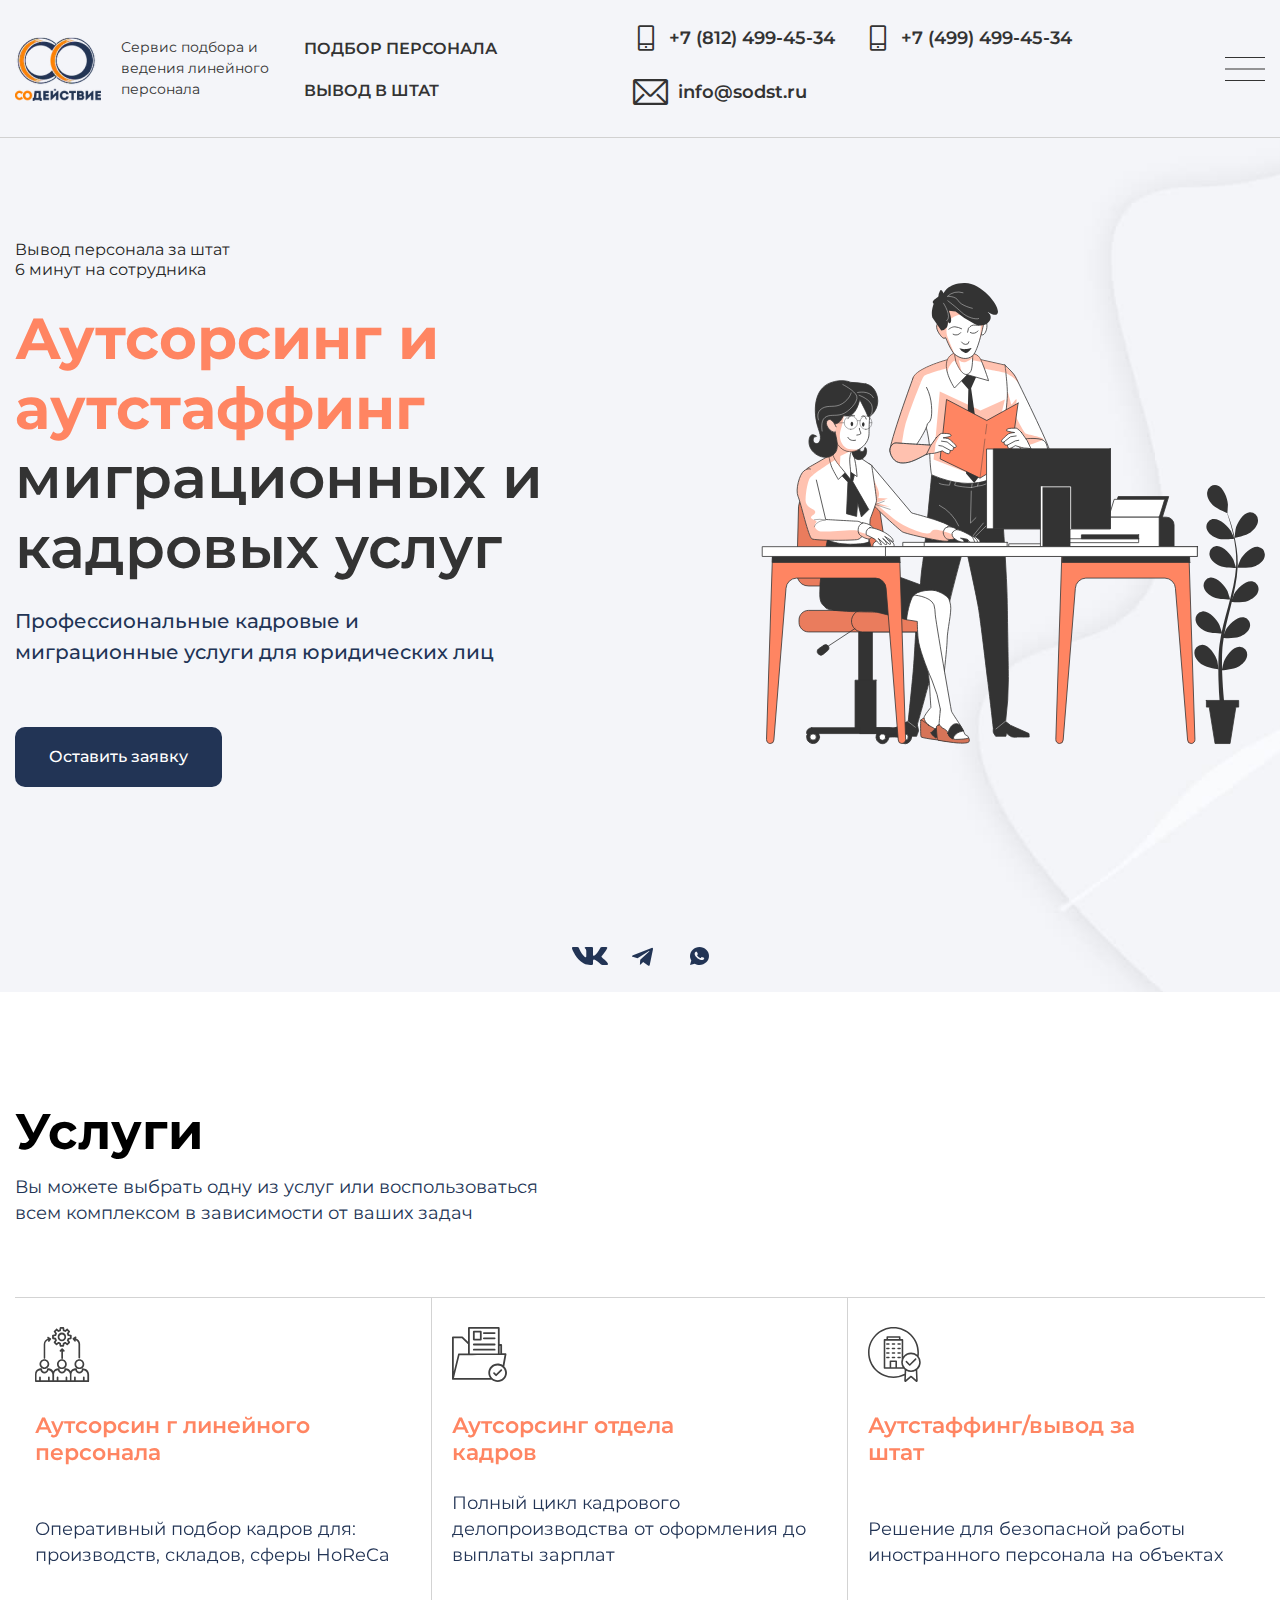
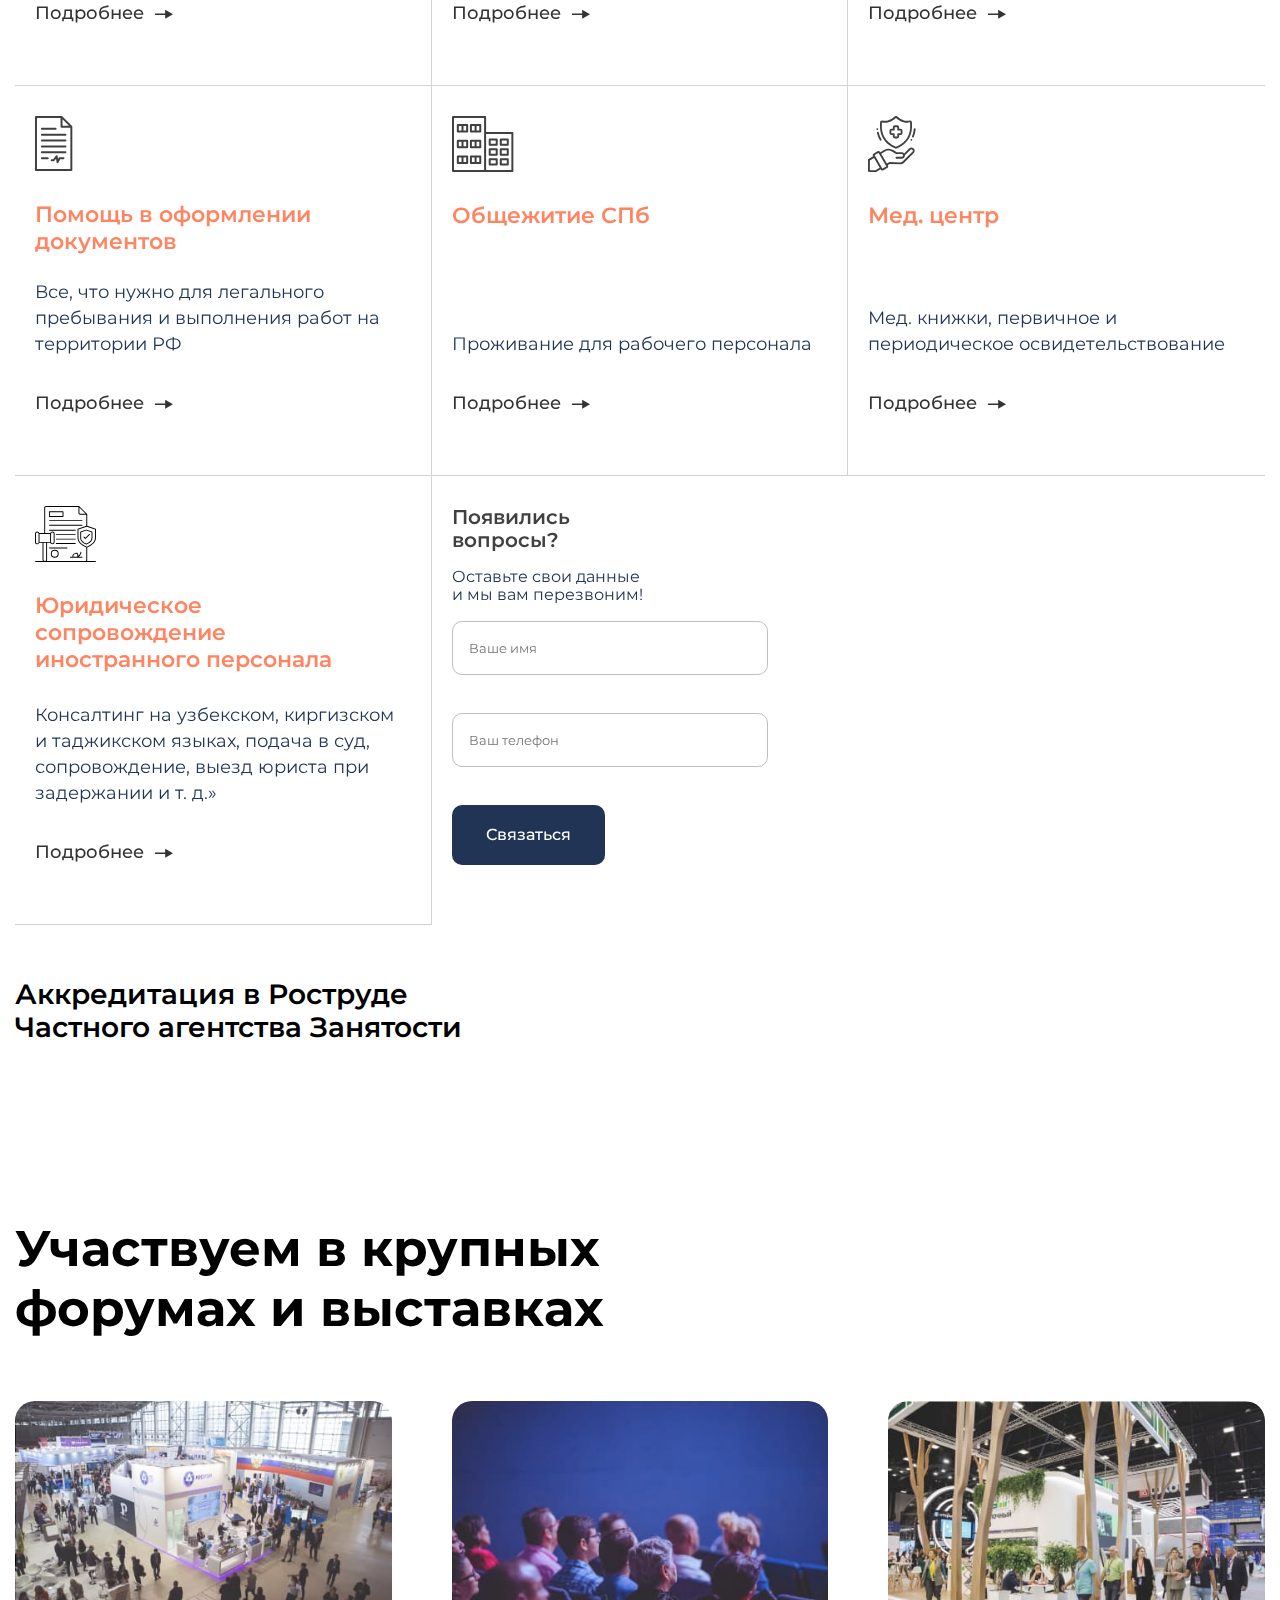
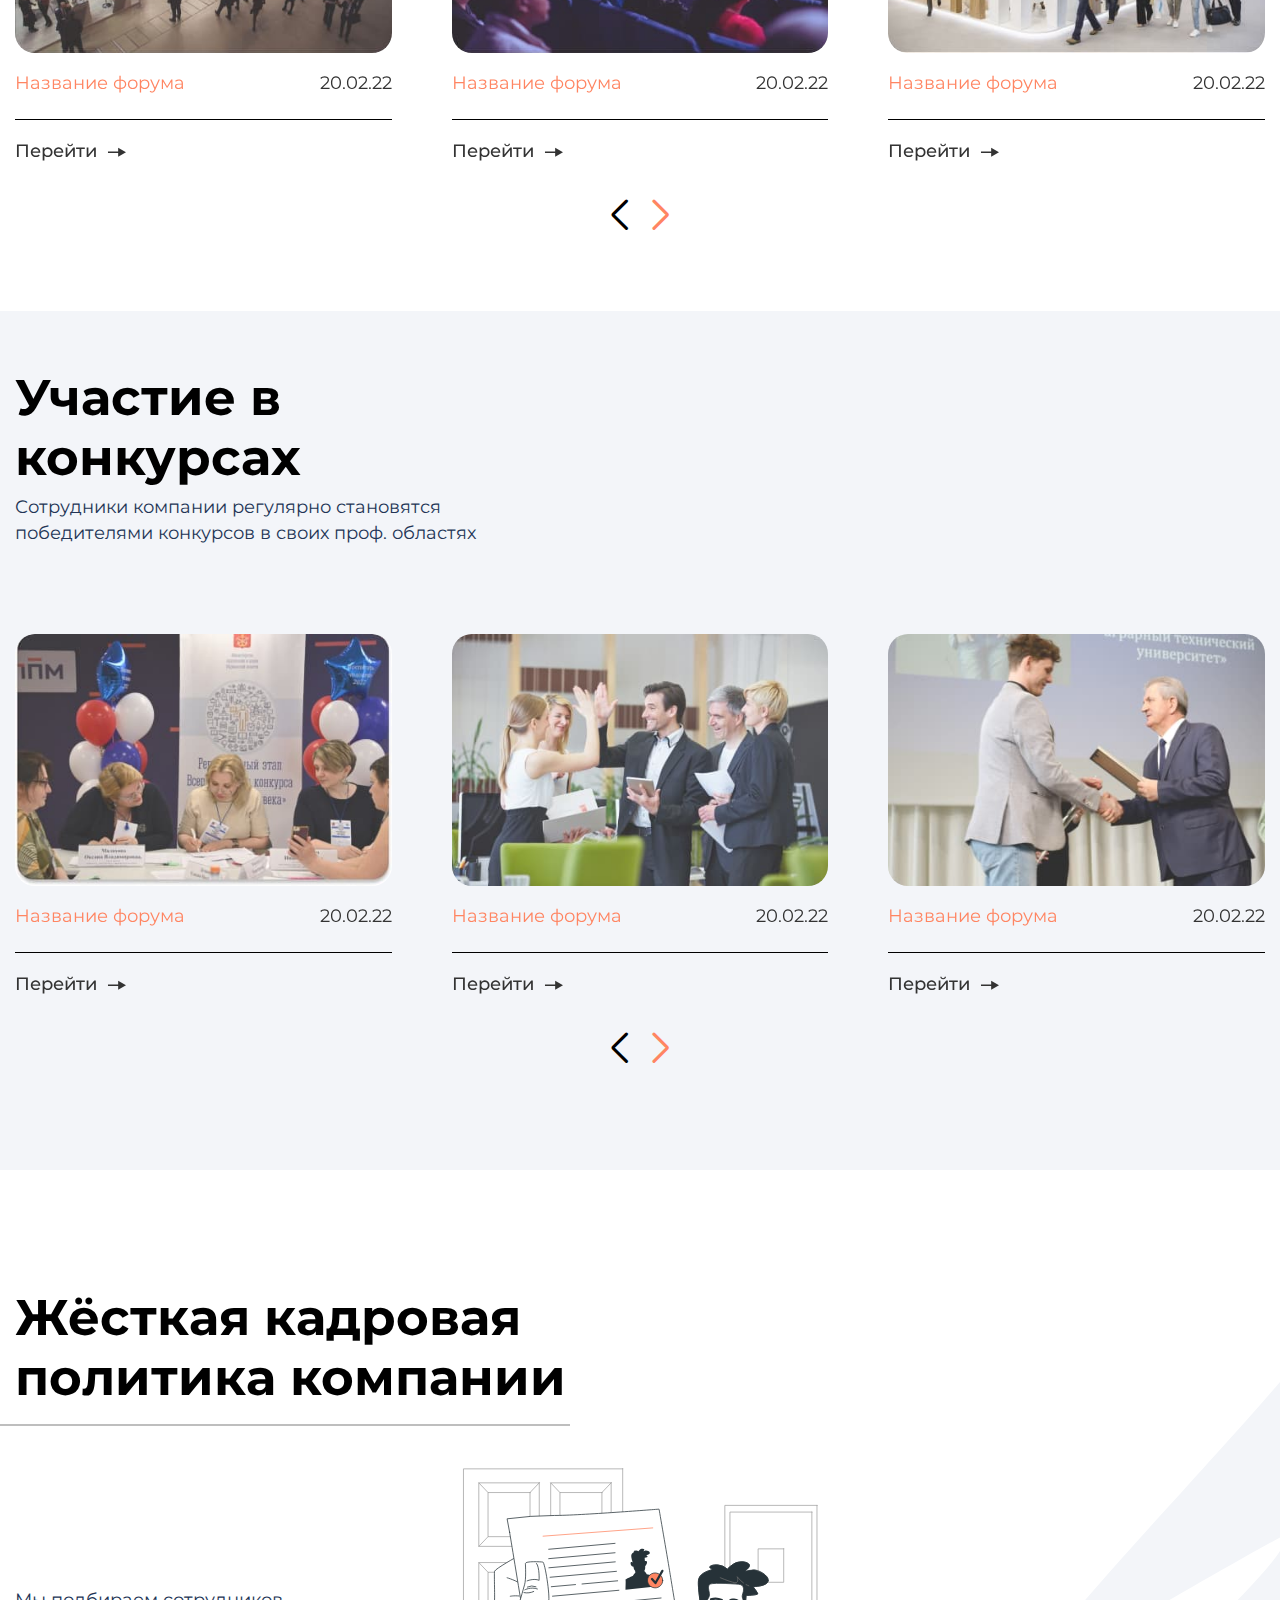
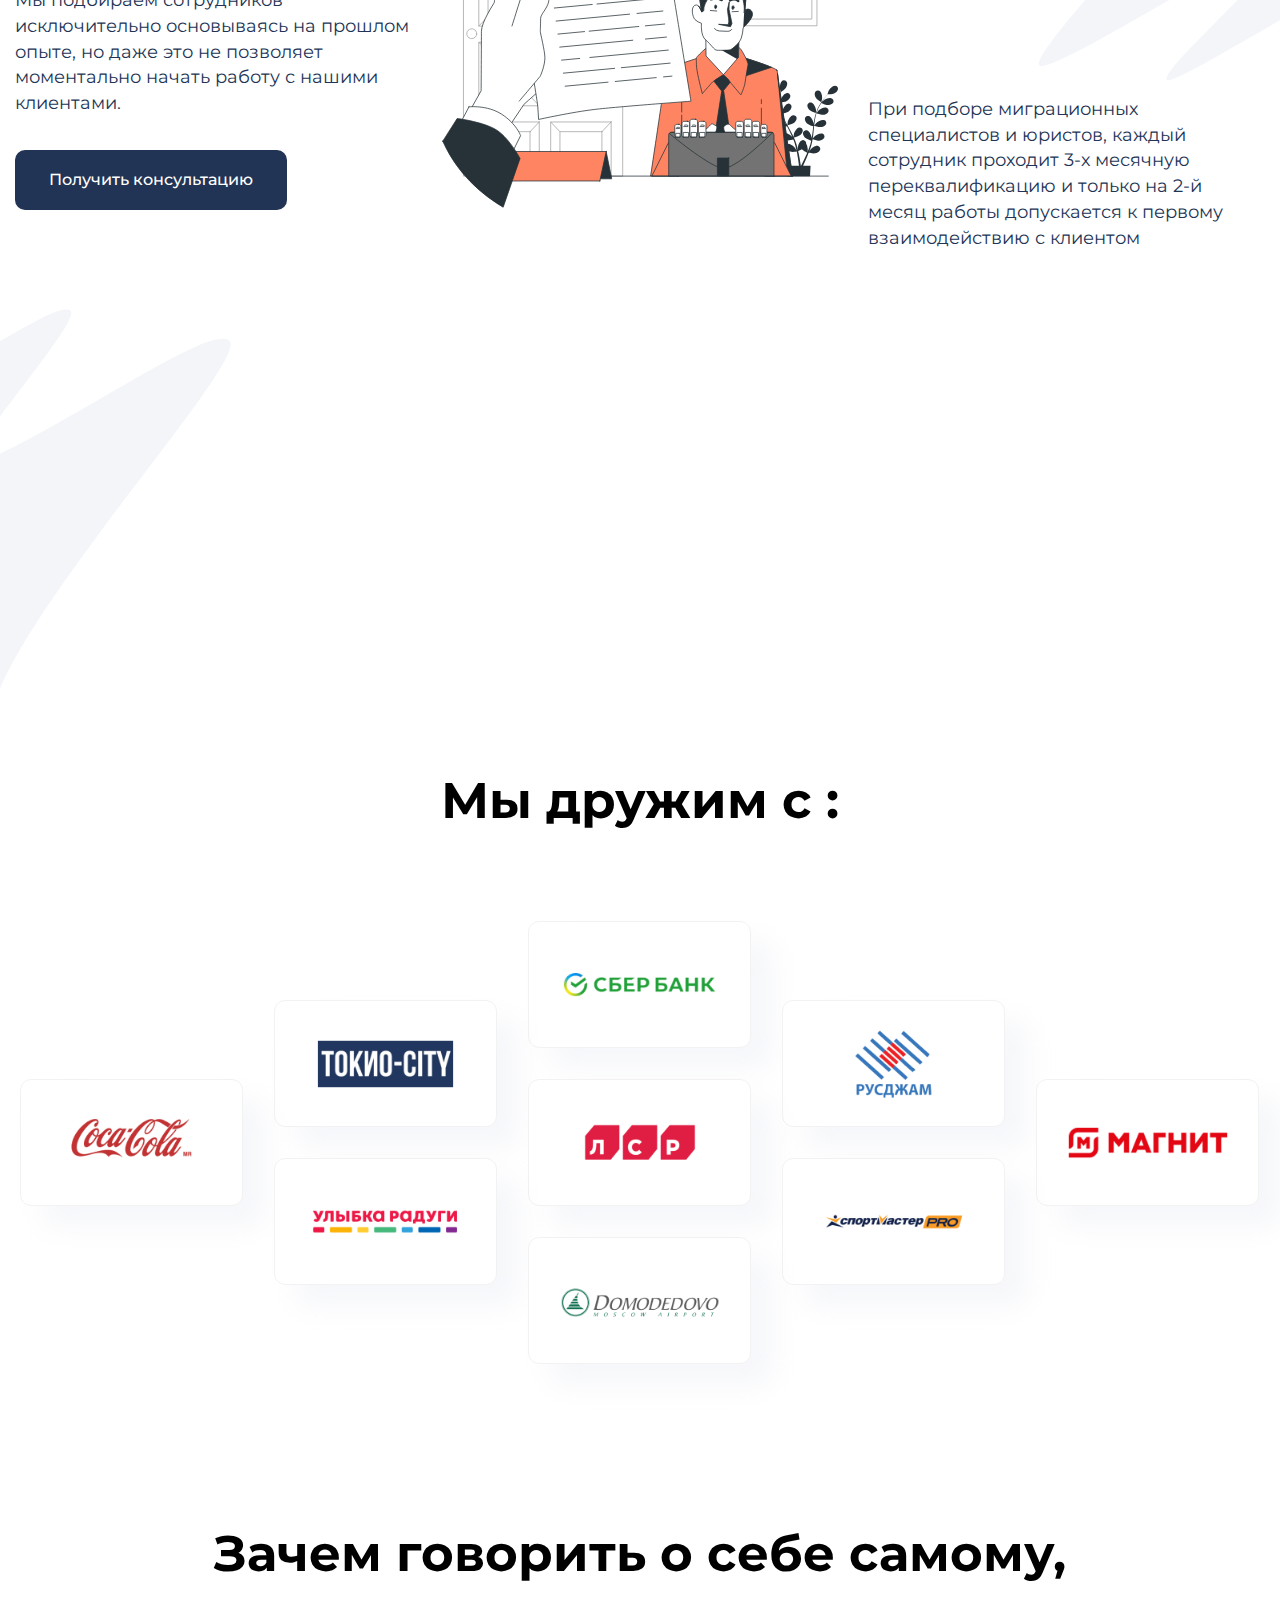
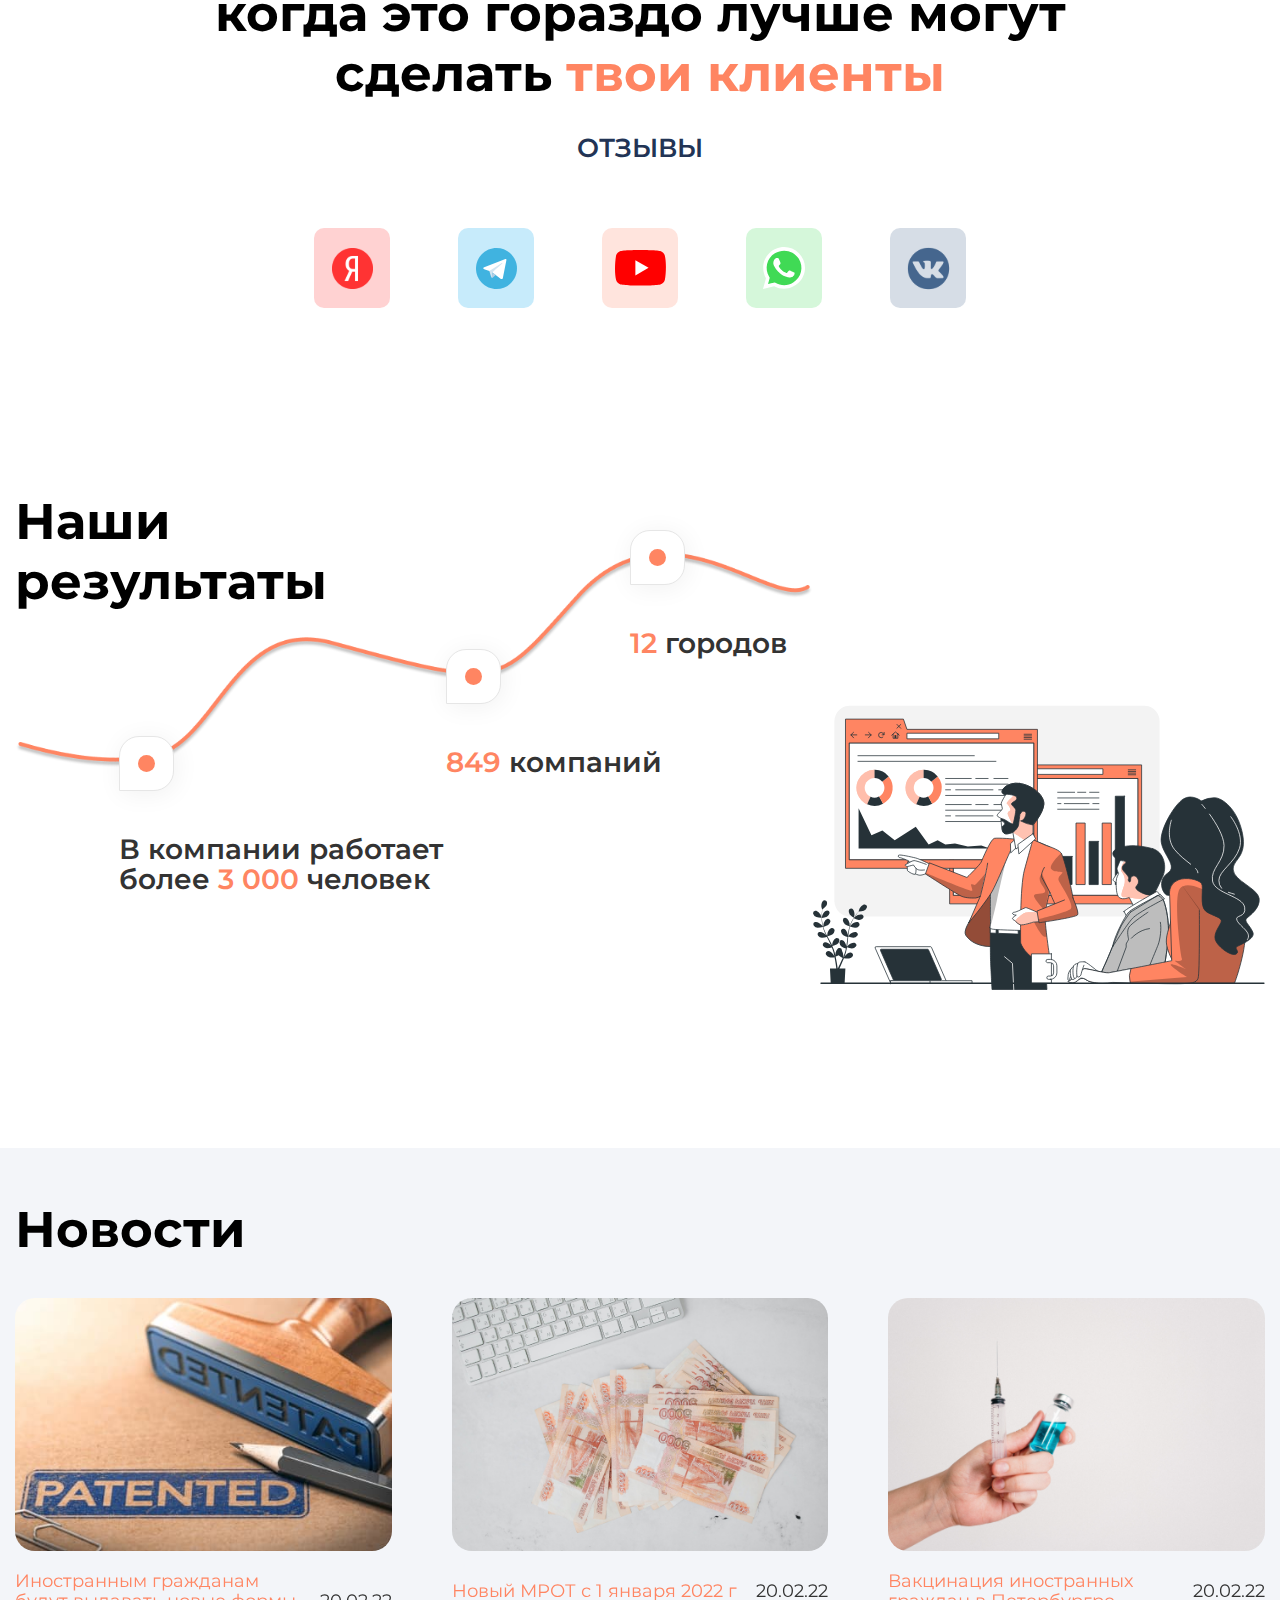
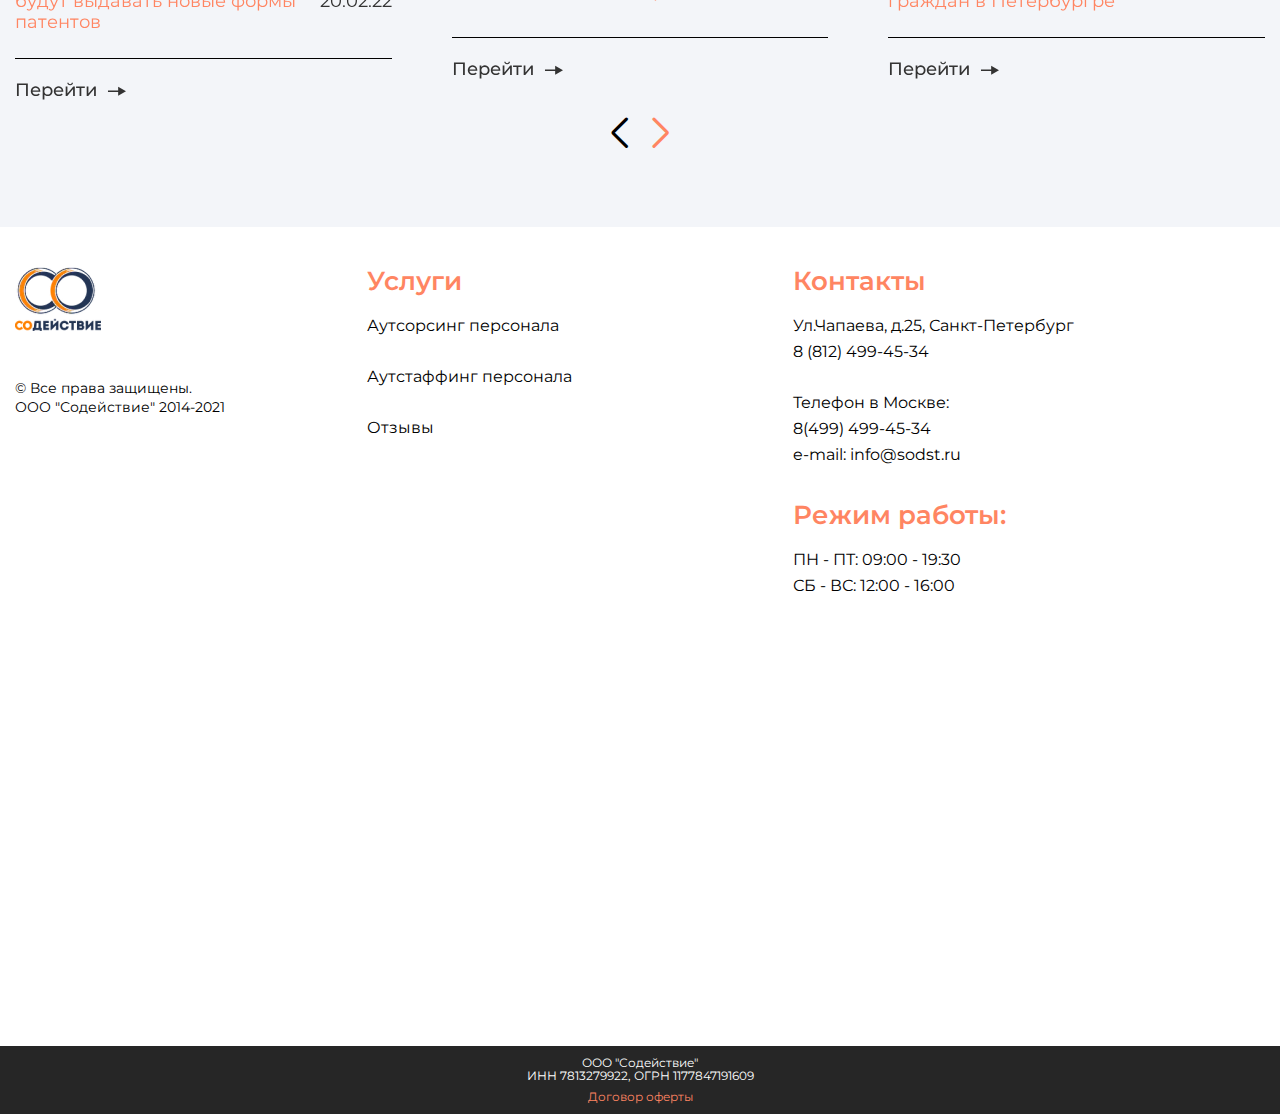
==== commit 491246e7: "Add files via upload" ====
--- a/index.html
+++ b/index.html
@@ -18,7 +18,7 @@
 					<nav class="header__menu menu">
 						<ul class="menu__list">
 							<li class="menu__item">
-								<a href="#" class="menu__link">Подбор персонала</a>
+								<a href="outstaffing.html" class="menu__link">Подбор персонала</a>
 							</li>
 							<li class="menu__item">
 								<a href="#" class="menu__link">Вывод в штат</a>
@@ -43,15 +43,17 @@
 			</header>
 			<main class="main">
 				<section class="hello" style="background-image: url('img/hello/bg.jpg') ;">
-					<div class="container hello__contaier">
-						<div class="hello__info">
-							<div class="hello__subtitle">Вывод персонала за штат 6 минут на сотрудника</div>
-							<h2 class="hello__title title"><span>Аутсорсинг и аутстаффинг</span> миграционных и кадровых услуг</h2>
-							<div class="hello__descr">Профессиональные кадровые и миграционные услуги для юридических лиц</div>
-							<a class="button" href="#"><span>Оставить заявку</span></a>
-						</div>
-						<div class="hello__image">
-							<img src="img/hello/people.svg" alt="Два работника">
+					<div class="container">
+						<div class="hello__body">
+							<div class="hello__info">
+								<div class="hello__subtitle">Вывод персонала за штат 6 минут на сотрудника</div>
+								<h2 class="hello__title title"><span>Аутсорсинг и аутстаффинг</span> миграционных и кадровых услуг</h2>
+								<div class="hello__descr">Профессиональные кадровые и миграционные услуги для юридических лиц</div>
+								<a class="button" href="#"><span>Оставить заявку</span></a>
+							</div>
+							<div class="hello__image">
+								<img src="img/hello/people.svg" alt="Два работника">
+							</div>
 						</div>
 					</div>
 					<ul class="hello__socials">
@@ -70,7 +72,7 @@
 					<div class="container">
 						<h2 class="title services__title">Услуги</h2>
 						<div class="descr services__descr">Вы можете выбрать одну из услуг или воспользоваться всем комплексом в зависимости от ваших задач</div>
-						<div class="services__slider swiper">
+						<div class="services__slider swiper" data-mobile="false">
 							<div class="services__slider-wrapprer swiper-wrapper">
 								<div class="swiper-slide services__card services-card">
 									<div class="services-card__icon">
@@ -324,7 +326,7 @@
 					<div class="container partners__container">
 						<h2 class="title title--center partners__title">Мы дружим с :	
 						</h2>
-						<div class="swiper partners__slider">
+						<div class="swiper partners__slider" data-mobile="false">
 							<div class="swiper-wrapper partners__body">
 								<div class="swiper-slide partners__card">
 									<div class="partners__card-body">
@@ -524,6 +526,7 @@
 						</div>
 					</div>
 				</section>
+				<div class="swiper a"></div>
 			</main>
 			<footer class="footer">
 				<div class="footer__company footer__column">
--- a/css/style.min.css
+++ b/css/style.min.css
@@ -1 +1 @@
-@import"https://fonts.googleapis.com/css2?family=Montserrat:wght@400;500;600;700;800;900&display=swap";@font-face{font-family:"icomoon";src:url("../fonts/icomoon.eot?scqpsc");src:url("../fonts/icomoon.eot?scqpsc#iefix") format("embedded-opentype"),url("../fonts/icomoon.ttf?scqpsc") format("truetype"),url("../fonts/icomoon.woff?scqpsc") format("woff"),url("../fonts/icomoon.svg?scqpsc#icomoon") format("svg");font-weight:normal;font-style:normal;font-display:block}[class^=icon-]::before,[class*=" icon-"]::before{font-family:"icomoon" !important;speak:never;font-style:normal;font-weight:normal;font-variant:normal;text-transform:none;line-height:1;-webkit-font-smoothing:antialiased;-moz-osx-font-smoothing:grayscale}.icon-phone:before{content:""}.icon-mail:before{content:""}.icon-tg:before{content:""}.icon-arrow1:before{content:""}.icon-whts:before{content:""}.icon-location:before{content:""}.icon-slide-prev:before{content:""}.icon-slide-next:before{content:""}.icon-close:before{content:""}.icon-arrow2:before{content:""}.icon-vk:before{content:""}.icon-filter:before{content:""}.icon-star:before{content:""}.container{max-width:1630px;margin:0 auto;padding:0 15px}body{font-family:Montserrat;font-weight:400;font-size:18px;color:#223455}*{padding:0;margin:0;border:0}*,*:before,*:after{-webkit-box-sizing:border-box;box-sizing:border-box}:focus,:active{outline:none}a:focus,a:active{outline:none}nav,footer,header,aside{display:block}html,body{height:100%;widows:100%;-ms-text-size-adjust:100%;-moz-text-size-adjust:100%;-webkit-text-size-adjust:100%}input,button,textarea{font-family:inherit}input::-ms-clear{display:none}button{cursor:pointer}button::-moz-focus-inner{padding:0;border:0}a,a:visited{text-decoration:none}a:hover{text-decoration:none}ul li{list-style:none}img{vertical-align:top}h1,h2,h3,h4,h5,h6{font-size:inherit;font-weight:400}.title{font-weight:700;font-size:50px;line-height:120%;color:#000}.title span{color:#ff8562;font-weight:700}@media(max-width: 992px){.title{font-size:35px}}@media(max-width: 768px){.title{font-size:28px}}@media(max-width: 460px){.title{font-size:28px}}.title--center{text-align:center;margin:0 auto}.button{display:inline-block;border-radius:10px;padding:20px 34px;font-weight:500;font-size:16px;line-height:125%;color:#fff;position:relative;overflow:hidden;background:#223455;-webkit-transition:.3s ease;-o-transition:.3s ease;transition:.3s ease}@media(any-hover: hover){.button:hover{background:#365185}}.descr{line-height:144.4444444444%}@media(max-width: 768px){.descr{font-size:16px}}.swiper-button-prev,.swiper-button-next{color:#ff8562;font-weight:700}.swiper-button-prev::after,.swiper-button-next::after{font-size:15px !important}.swiper-button-disabled{color:#8b8b8b;opacity:1 !important}.arrow-link{font-weight:500;line-height:122.2222222222%;color:#333;display:-webkit-inline-box;display:-ms-inline-flexbox;display:inline-flex;-ms-flex-item-align:start;-ms-grid-row-align:start;align-self:start;-webkit-box-orient:horizontal;-webkit-box-direction:reverse;-ms-flex-direction:row-reverse;flex-direction:row-reverse;-webkit-box-align:center;-ms-flex-align:center;align-items:center;-webkit-column-gap:11px;-moz-column-gap:11px;column-gap:11px}.arrow-link::before{-webkit-transition:.5s ease;-o-transition:.5s ease;transition:.5s ease}@media(any-hover: hover){.arrow-link:hover::before{-webkit-transform:translateX(10px);-ms-transform:translateX(10px);transform:translateX(10px)}}.burger{width:40px;-webkit-box-flex:0;-ms-flex:0 0 40px;flex:0 0 40px;height:24px;position:relative;z-index:3;background:rgba(0,0,0,0);margin-left:63px}@media(max-width: 850px){.burger{position:absolute;top:40px;right:19px}}@media(max-width: 1400px){.burger{margin-left:30px}}.burger::after,.burger::before,.burger span{position:absolute;height:1px;left:0;width:100%;background:#333;-webkit-transition:all .3s;-o-transition:all .3s;transition:all .3s}.burger::after,.burger::before{content:""}.burger::before{top:0}.burger::after{bottom:0}.burger span{top:50%;-webkit-transform:scaleX(1) translate(0, -50%);-ms-transform:scaleX(1) translate(0, -50%);transform:scaleX(1) translate(0, -50%);background:#333}.burger.active::before{top:11px;-webkit-transform:rotate(-40deg);-ms-transform:rotate(-40deg);transform:rotate(-40deg)}.burger.active::after{bottom:11px;-webkit-transform:rotate(40deg);-ms-transform:rotate(40deg);transform:rotate(40deg)}.burger.active span{-webkit-transform:scaleX(0);-ms-transform:scaleX(0);transform:scaleX(0)}.menu{padding-left:47px}@media(max-width: 1400px){.menu{padding:0 20px}}@media(max-width: 1120px){.menu{position:absolute;z-index:2;width:100%;top:100%;left:0;overflow:hidden;background:#babbbd;height:0;-webkit-transition:.3s ease;-o-transition:.3s ease;transition:.3s ease;padding:0 15px}.menu.active{padding:10px 15px}}.menu__list{display:-webkit-box;display:-ms-flexbox;display:flex;-webkit-column-gap:47px;-moz-column-gap:47px;column-gap:47px;row-gap:20px;-webkit-box-align:center;-ms-flex-align:center;align-items:center;-ms-flex-wrap:wrap;flex-wrap:wrap}@media(max-width: 1400px){.menu__list{-webkit-column-gap:25px;-moz-column-gap:25px;column-gap:25px}}@media(max-width: 1120px){.menu__list{row-gap:10px}}.menu__link{font-weight:600;font-size:16px;line-height:125%;text-transform:uppercase;color:#333;-webkit-transition:.3s ease;-o-transition:.3s ease;transition:.3s ease}@media(any-hover: hover){.menu__link:hover{color:#ff8562}}.logo{display:-webkit-inline-box;display:-ms-inline-flexbox;display:inline-flex;-webkit-column-gap:20px;-moz-column-gap:20px;column-gap:20px}@media(max-width: 850px){.logo{-webkit-box-align:end;-ms-flex-align:end;align-items:end;-webkit-column-gap:18px;-moz-column-gap:18px;column-gap:18px}}.logo__image{-webkit-box-flex:0;-ms-flex:0 0 auto;flex:0 0 auto}.logo__text{font-size:14px;color:#333;line-height:150%;max-width:163px}@media(max-width: 850px){.logo__text{font-size:10px;max-width:113px}}.header-contacts{display:-webkit-box;display:-ms-flexbox;display:flex;-webkit-box-align:center;-ms-flex-align:center;align-items:center;-ms-flex-wrap:wrap;flex-wrap:wrap;-webkit-column-gap:56px;-moz-column-gap:56px;column-gap:56px;row-gap:20px}@media(max-width: 1400px){.header-contacts{-webkit-column-gap:30px;-moz-column-gap:30px;column-gap:30px}}@media(max-width: 500px){.header-contacts{-webkit-column-gap:10px;-moz-column-gap:10px;column-gap:10px;-webkit-box-pack:justify;-ms-flex-pack:justify;justify-content:space-between}}.header-contacts__link{color:#333;display:-webkit-inline-box;display:-ms-inline-flexbox;display:inline-flex;-webkit-box-align:center;-ms-flex-align:center;align-items:center;-webkit-column-gap:10px;-moz-column-gap:10px;column-gap:10px;font-weight:600;-webkit-transition:.3s ease;-o-transition:.3s ease;transition:.3s ease}@media(max-width: 500px){.header-contacts__link{font-size:16px}}@media(any-hover: hover){.header-contacts__link:hover{color:#ff8562}}.header-contacts__link::before{font-size:26px}@media(max-width: 850px){.header-contacts__link::before{display:none}}.header-contacts__link--mail::before{font-size:35px}.services-form{padding:30px 20px 60px}.services-form__title{font-weight:600;font-size:20px;line-height:115.9%;color:#404040;max-width:140px;margin-bottom:16px}.services-form__text{max-width:198px;font-size:16px;line-height:115.9%;margin-bottom:16px}.services-form__input{margin-bottom:38px;max-width:316px}.services-form__input input{display:block;padding:18px 16px;border:1px solid #bebebe;width:100%;border-radius:10px}.services-form__input input:focus{border:1px solid #4f4f4f}.services-card{display:-webkit-box;display:-ms-flexbox;display:flex;-webkit-box-orient:vertical;-webkit-box-direction:normal;-ms-flex-direction:column;flex-direction:column;padding:30px 20px 60px;border-bottom:1px solid #d3d3d3;border-right:1px solid #d3d3d3}@media(min-width: 1350px){.services-card:nth-child(4n){border-right:none}}@media(min-width: 1020px)and (max-width: 1349px){.services-card:nth-child(3n){border-right:none}}@media(min-width: 690px)and (max-width: 1019px){.services-card:nth-child(2n){border-right:none}}@media(max-width: 689px){.services-card{border-left:1px solid #d3d3d3}}@media(max-width: 500px){.services-card{border-top:1px solid #d3d3d3}}@media(max-width: 460px){.services-card{padding:16px 12px}}.services-card__icon{margin-bottom:31px}.services-card__title{margin-bottom:24px;font-weight:600;font-size:22px;line-height:122.7272727273%;color:#ff8562;-webkit-box-flex:1;-ms-flex:1 1 auto;flex:1 1 auto;max-width:300px}.services-card__text{line-height:144.4444444444%;margin-bottom:35px}.slider-card{display:-webkit-box;display:-ms-flexbox;display:flex;-webkit-box-orient:vertical;-webkit-box-direction:normal;-ms-flex-direction:column;flex-direction:column;height:100%}.slider-card__image{border-radius:20px;overflow:hidden;position:relative;padding-bottom:66.9623059867%;margin-bottom:20px;display:block}.slider-card__image img{position:absolute;top:0;left:0;width:100%;height:100%;-o-object-fit:cover;object-fit:cover}.slider-card__image img{-webkit-transition:2s ease;-o-transition:2s ease;transition:2s ease}@media(any-hover: hover){.slider-card__image:hover img{-webkit-transform:scale(1.3);-ms-transform:scale(1.3);transform:scale(1.3);-webkit-transition:7s ease;-o-transition:7s ease;transition:7s ease}}.slider-card__info{display:-webkit-box;display:-ms-flexbox;display:flex;-webkit-box-pack:justify;-ms-flex-pack:justify;justify-content:space-between;-webkit-box-align:center;-ms-flex-align:center;align-items:center;-webkit-column-gap:10px;-moz-column-gap:10px;column-gap:10px;padding-bottom:25px;border-bottom:1px solid #000;margin-bottom:21px;-webkit-box-flex:1;-ms-flex:1 0 auto;flex:1 0 auto}.slider-card__name{-webkit-box-flex:0;-ms-flex:0 1 314px;flex:0 1 314px;line-height:115.9%;color:#ff8562}.slider-card__date{line-height:115.9%;color:#333}@media(min-width: 551px){.footer-bottom{background:#262626;padding:10px}}@media(max-width: 550px){.footer-bottom{padding-bottom:22px}}.footer-bottom__body{margin:0 auto;text-align:center;font-size:12px}.footer-bottom__info{line-height:115.9%;color:#fff;margin-bottom:6px}@media(max-width: 550px){.footer-bottom__info{color:#000}}.footer-bottom__link{color:#ff8562}@media(any-hover: hover){.footer-bottom__link:hover{text-decoration:underline}}.wrapper{display:-webkit-box;display:-ms-flexbox;display:flex;-webkit-box-orient:vertical;-webkit-box-direction:normal;-ms-flex-direction:column;flex-direction:column;height:100%}.wrapper .main{-webkit-box-flex:1;-ms-flex:1 1 auto;flex:1 1 auto}.wrapper .footer{-webkit-box-flex:0;-ms-flex:0 0 auto;flex:0 0 auto}.header{padding:25px 0;border-bottom:1px solid #d1d1d1;position:absolute;width:100%;top:0;left:0;z-index:999}@media(max-width: 1120px){.header{padding:20px 0}}@media(max-width: 850px){.header{padding:14px 0 11px}}.header__container{display:-webkit-box;display:-ms-flexbox;display:flex;-webkit-box-align:center;-ms-flex-align:center;align-items:center}@media(max-width: 1120px){.header__container{-webkit-box-pack:justify;-ms-flex-pack:justify;justify-content:space-between;-webkit-column-gap:12px;-moz-column-gap:12px;column-gap:12px}}@media(max-width: 850px){.header__container{display:block}}.header__logo{-webkit-box-flex:0;-ms-flex:0 0 auto;flex:0 0 auto}.header__menu{-webkit-box-flex:1;-ms-flex:1 1 auto;flex:1 1 auto}@media(max-width: 850px){.header__contacts{margin-top:21px}}.hello{padding:240px 0 200px;background-color:#f3f5f9;position:relative;background-size:cover;background-repeat:no-repeat}@media(max-width: 992px){.hello{padding:180px 0 120px}}@media(max-width: 450px){.hello{padding:160px 0 80px}}@media(max-width: 350px){.hello{padding:220px 0 80px}}.hello__contaier{display:-webkit-box;display:-ms-flexbox;display:flex;-webkit-column-gap:15px;-moz-column-gap:15px;column-gap:15px;-webkit-box-pack:justify;-ms-flex-pack:justify;justify-content:space-between;-webkit-box-align:center;-ms-flex-align:center;align-items:center}@media(max-width: 768px){.hello__contaier{display:block}}@media(max-width: 768px){.hello__info{margin-bottom:30px}}@media(max-width: 450px){.hello__info{text-align:center}}.hello__subtitle{max-width:220px;font-size:16px;line-height:125%;color:#242424;margin-bottom:24px}@media(max-width: 450px){.hello__subtitle{margin:0 auto 16px}}.hello__title{max-width:859px;color:#333;font-weight:600;font-size:58px;margin-bottom:24px}@media(max-width: 992px){.hello__title{font-size:40px}}@media(max-width: 768px){.hello__title{margin-bottom:21px}}@media(max-width: 450px){.hello__title{font-size:24px}}.hello__descr{max-width:490px;font-weight:500;font-size:20px;line-height:152.9%;margin-bottom:60px}@media(max-width: 992px){.hello__descr{margin-bottom:32px;font-size:18px}}@media(max-width: 450px){.hello__descr{margin:0 auto 23px}}.hello__image{-webkit-box-flex:0;-ms-flex:0 1 685px;flex:0 1 685px}@media(max-width: 768px){.hello__image{text-align:center}}.hello__image img{max-width:100%}.hello__socials{position:absolute;width:100%;bottom:15px;display:-webkit-box;display:-ms-flexbox;display:flex;-webkit-box-pack:center;-ms-flex-pack:center;justify-content:center;-webkit-box-align:center;-ms-flex-align:center;align-items:center}.hello__socials a{color:#223455;line-height:1;display:block;-webkit-transition:.3s ease;-o-transition:.3s ease;transition:.3s ease;will-change:transform}@media(any-hover: hover){.hello__socials a:hover{-webkit-transform:scale(1.1);-ms-transform:scale(1.1);transform:scale(1.1);will-change:transform}}.hello__socials li:nth-child(1){margin-right:24px}.hello__socials li:nth-child(2){margin-right:37px}.hello__socials li:nth-child(1) a{font-size:36px}.hello__socials li:nth-child(2) a{font-size:21px}.hello__socials li:nth-child(3) a{font-size:19px}.services{padding:110px 0 87px}@media(max-width: 992px){.services{padding:70px 0}}@media(max-width: 460px){.services{padding:12px 0 28px}}.services__title{margin-bottom:13px}@media(max-width: 460px){.services__title{margin-bottom:10px}}.services__descr{margin-bottom:70px;max-width:525px}@media(max-width: 992px){.services__descr{margin-bottom:45px}}@media(max-width: 460px){.services__descr{font-size:16px;margin-bottom:36px}}.services__slider{padding-bottom:53px;position:relative}@media(max-width: 992px){.services__slider{padding-bottom:45px}}@media(max-width: 689px){.services__slider{padding-bottom:25px}}@media(max-width: 500px){.services__slider{padding-bottom:35px;margin-bottom:31px}}.services__slider::before{content:"";position:absolute;width:100%;height:1px;background:#d3d3d3;top:0;left:0}@media(max-width: 500px){.services__slider::before{display:none}}.services__slider .swiper-button-prev{left:42%}.services__slider .swiper-button-next{right:42%}.services__slider .swiper-button-prev,.services__slider .swiper-button-next{top:auto;bottom:-10px}@media(min-width: 501px){.services__slider .swiper-button-prev,.services__slider .swiper-button-next{display:none}}@media(min-width: 501px){.services__slider-wrapprer{display:-ms-grid;display:grid;grid-template-columns:repeat(auto-fit, minmax(330px, 1fr))}}.services__other-info{max-width:460px;font-weight:600;font-size:28px}@media(max-width: 460px){.services__other-info{font-size:22px}}.forums{padding:87px 0 74px}@media(max-width: 992px){.forums{padding:50px 0}}@media(max-width: 600px){.forums{padding:20px 0 30px}}.forums__title{max-width:605px;margin-bottom:62px}@media(max-width: 768px){.forums__title{margin-bottom:30px}}.slider{padding-bottom:74px;position:relative}.slider__wrapper{-webkit-box-align:stretch !important;-ms-flex-align:stretch !important;align-items:stretch !important}.slider__nav{position:absolute;bottom:0;width:100%;display:-webkit-box;display:-ms-flexbox;display:flex;-webkit-box-pack:center;-ms-flex-pack:center;justify-content:center;-webkit-column-gap:34px;-moz-column-gap:34px;column-gap:34px}@media(max-width: 600px){.slider__nav{-webkit-column-gap:18px;-moz-column-gap:18px;column-gap:18px}}.slider .swiper-button-next,.slider .swiper-button-prev{position:relative}.slider .swiper-button-next::after,.slider .swiper-button-prev::after{font-size:30px !important}@media(max-width: 600px){.slider .swiper-button-next::after,.slider .swiper-button-prev::after{font-size:15px !important}}.slider .swiper-button-disabled::after{color:#000 !important}.contests{background:#f3f5f9;padding:57px 0 100px}@media(max-width: 992px){.contests{padding:56px 0}}@media(max-width: 520px){.contests{padding:35px 0}}.contests__title{max-width:300px;margin-bottom:7px}.contests__descr{margin-bottom:87px;max-width:472px}@media(max-width: 992px){.contests__descr{margin-bottom:50px}}@media(max-width: 520px){.contests__descr{margin-bottom:25px}}.policy{padding:118px 0;overflow:hidden;position:relative}.policy::before,.policy::after{position:absolute;z-index:-1}@media(max-width: 768px){.policy::before,.policy::after{display:none}}.policy::before{content:url("../img/policy/decor-01.svg");right:0}.policy::after{content:url("../img/policy/decor-02.svg");left:0;bottom:0}@media(max-width: 1160px){.policy{padding:80px 0}}@media(max-width: 768px){.policy{padding:40px 0}}@media(max-width: 450px){.policy{padding:30px 0}}.policy__title{max-width:555px;position:relative;margin-bottom:60px}@media(max-width: 600px){.policy__title{margin-bottom:50px}}.policy__title::after{content:"";display:block;width:100vw;height:2px;background:#bebebe;position:absolute;right:0;bottom:-18px}@media(max-width: 550px){.policy__title::after{left:0;right:auto}}.policy__row{margin-bottom:90px}@media(min-width: 1161px){.policy__row{display:-webkit-box;display:-ms-flexbox;display:flex;-webkit-column-gap:30px;-moz-column-gap:30px;column-gap:30px}}@media(max-width: 1160px){.policy__row{margin-bottom:60px}}@media(max-width: 600px){.policy__row{margin-bottom:40px}}.policy__column{-webkit-box-flex:0;-ms-flex:0 1 33.333%;flex:0 1 33.333%}@media(min-width: 601px){.policy__column--right{-ms-flex-item-align:end;-ms-grid-row-align:end;align-self:end;display:-webkit-box;display:-ms-flexbox;display:flex;-webkit-box-pack:end;-ms-flex-pack:end;justify-content:end}}@media(min-width: 1161px){.policy__column--left{padding-top:120px}}.policy__column--image{text-align:center}@media(min-width: 1161px){.policy__column--image{padding-bottom:44px}}@media(max-width: 1161px){.policy__column--image{margin:37px 0}}.policy__text{max-width:430px}.policy__text:not(:last-child){margin-bottom:33px}.policy__image{max-width:100%}.policy__video{margin:auto;max-width:912px;padding-bottom:24.875%;position:relative;border-radius:46px;overflow:hidden}@media(max-width: 1160px){.policy__video{padding-bottom:44.3786982249%;border-radius:20px}}.policy__video iframe{width:100%;height:100%;position:absolute;top:0;left:0;-o-object-fit:cover;object-fit:cover}.partners{padding-bottom:160px}@media(max-width: 992px){.partners{padding-bottom:80px}}@media(max-width: 768px){.partners{padding-bottom:50px}}.partners__container{max-width:1270px !important}.partners__title{margin-bottom:90px}@media(max-width: 992px){.partners__title{margin-bottom:50px}}@media(max-width: 768px){.partners__title{margin-bottom:25px}}@media(min-width: 401px){.partners__slider{overflow:visible}}.partners__body{display:-ms-grid;display:grid}@media(min-width: 993px){.partners__body{-ms-grid-rows:48px 31px 48px 31px 48px 31px 48px 31px 48px 31px 48px;-ms-grid-columns:minmax(150px, 223px) 31px minmax(150px, 223px) 31px minmax(150px, 223px) 31px minmax(150px, 223px) 31px minmax(150px, 223px);grid-template:repeat(6, 48px)/repeat(5, minmax(150px, 223px));gap:31px}}@media(max-width: 992px){.partners__body{grid-template-columns:repeat(auto-fit, minmax(160px, 1fr));grid-auto-rows:1fr;gap:15px}}@media(max-width: 400px){.partners__body{display:-webkit-box;display:-ms-flexbox;display:flex;gap:0px}}@media(min-width: 993px){.partners__card:nth-child(1){-ms-grid-row:1;-ms-grid-row-span:2;grid-row:1/3;-ms-grid-column:3;-ms-grid-column-span:1;grid-column:3/4}}@media(min-width: 993px){.partners__card:nth-child(2){-ms-grid-row:2;-ms-grid-row-span:2;grid-row:2/4;-ms-grid-column:2;-ms-grid-column-span:1;grid-column:2/3}}@media(min-width: 993px){.partners__card:nth-child(3){-ms-grid-row:2;-ms-grid-row-span:2;grid-row:2/4;-ms-grid-column:4;-ms-grid-column-span:1;grid-column:4/5}}@media(min-width: 993px){.partners__card:nth-child(4){-ms-grid-row:3;-ms-grid-row-span:2;grid-row:3/5;-ms-grid-column:1;-ms-grid-column-span:1;grid-column:1/2}}@media(min-width: 993px){.partners__card:nth-child(5){-ms-grid-row:3;-ms-grid-row-span:2;grid-row:3/5;-ms-grid-column:3;-ms-grid-column-span:1;grid-column:3/4}}@media(min-width: 993px){.partners__card:nth-child(6){-ms-grid-row:3;-ms-grid-row-span:2;grid-row:3/5;-ms-grid-column:5;-ms-grid-column-span:1;grid-column:5/6}}@media(min-width: 993px){.partners__card:nth-child(7){-ms-grid-row:4;-ms-grid-row-span:2;grid-row:4/6;-ms-grid-column:2;-ms-grid-column-span:1;grid-column:2/3}}@media(min-width: 993px){.partners__card:nth-child(8){-ms-grid-row:4;-ms-grid-row-span:2;grid-row:4/6;-ms-grid-column:4;-ms-grid-column-span:1;grid-column:4/5}}@media(min-width: 993px){.partners__card:nth-child(9){-ms-grid-row:5;-ms-grid-row-span:2;grid-row:5/7;-ms-grid-column:3;-ms-grid-column-span:1;grid-column:3/4}}.partners__card-body{background:#fff;border:1px solid #f2f2f2;-webkit-box-shadow:22px 20.9167px 27.8889px rgba(212,217,232,.2);box-shadow:22px 20.9167px 27.8889px rgba(212,217,232,.2);border-radius:11px;display:-webkit-box;display:-ms-flexbox;display:flex;-webkit-box-pack:center;-ms-flex-pack:center;justify-content:center;-webkit-box-align:center;-ms-flex-align:center;align-items:center;padding:10px;-webkit-transition:.3s ease;-o-transition:.3s ease;transition:.3s ease;will-change:transform}@media(max-width: 400px){.partners__card-body{min-height:126px;max-width:223px;margin:0 auto}}@media(min-width: 401px){.partners__card-body{width:100%;height:100%}}@media(any-hover: hover){.partners__card-body:hover{will-change:transform;-webkit-transform:scale(1.1);-ms-transform:scale(1.1);transform:scale(1.1)}}.partners__image{max-width:100%;-webkit-transform:scale(0.8);-ms-transform:scale(0.8);transform:scale(0.8)}.partners__nav{display:-webkit-box;display:-ms-flexbox;display:flex;-webkit-box-pack:center;-ms-flex-pack:center;justify-content:center;position:relative;margin-top:23px}@media(min-width: 401px){.partners__nav{display:none}}.partners__nav .swiper-button-prev,.partners__nav .swiper-button-next{position:static;bottom:auto;line-height:1}.reviews{padding-bottom:184px}@media(max-width: 992px){.reviews{padding-bottom:80px}}@media(max-width: 768px){.reviews{padding-bottom:61px}}.reviews__title{max-width:870px;margin-bottom:28px}.reviews__subtitle{font-weight:600;font-size:26px;line-height:123.0769230769%;text-transform:uppercase;text-align:center;margin-bottom:64px}@media(max-width: 992px){.reviews__subtitle{margin-bottom:30px}}.reviews__socials{display:-webkit-box;display:-ms-flexbox;display:flex;-webkit-box-pack:center;-ms-flex-pack:center;justify-content:center;-webkit-box-align:center;-ms-flex-align:center;align-items:center;-webkit-column-gap:68px;-moz-column-gap:68px;column-gap:68px;row-gap:30px;-ms-flex-wrap:wrap;flex-wrap:wrap}@media(max-width: 768px){.reviews__socials{-webkit-column-gap:54px;-moz-column-gap:54px;column-gap:54px}}.reviews__item{width:76px;height:80px;border-radius:10px;display:-webkit-box;display:-ms-flexbox;display:flex;-webkit-box-pack:center;-ms-flex-pack:center;justify-content:center;-webkit-box-align:center;-ms-flex-align:center;align-items:center;-webkit-transition:.3s ease;-o-transition:.3s ease;transition:.3s ease}@media(any-hover: hover){.reviews__item:hover{-webkit-transform:translateY(-10px);-ms-transform:translateY(-10px);transform:translateY(-10px)}}.reviews__item:nth-child(1){background:rgba(255,51,51,.22)}.reviews__item:nth-child(2){background:rgba(0,165,236,.22)}.reviews__item:nth-child(3){background:rgba(255,133,98,.22)}.reviews__item:nth-child(4){background:rgba(64,218,85,.22)}.reviews__item:nth-child(5){background:rgba(69,102,142,.22)}.reviews__icon{max-width:100%}.result{padding-bottom:158px}@media(max-width: 992px){.result{padding-bottom:105px}}@media(max-width: 768px){.result{padding-bottom:40px}}@media(max-width: 390px){.result{padding-bottom:26px}}.result__title{max-width:308px}@media(max-width: 992px){.result__title{margin:0 auto;text-align:center}}@media(max-width: 768px){.result__title{max-width:195px;margin-bottom:40px}}@media(min-width: 993px){.result__content{margin-top:-70px;display:-webkit-box;display:-ms-flexbox;display:flex;-webkit-box-pack:justify;-ms-flex-pack:justify;justify-content:space-between;-webkit-box-align:start;-ms-flex-align:start;align-items:start}}@media(min-width: 993px)and (max-width: 1600px){.result__content{margin-top:calc(-30px + -0.03125*(100vw - 320px))}}@media(max-width: 992px){.result__content{text-align:center}}.result__body{position:relative}.result__decor{max-width:100%}@media(max-width: 768px){.result__decor{display:none}}@media(min-width: 769px){.result__item{position:absolute;z-index:2}}@media(max-width: 768px){.result__item{margin-bottom:23px}}@media(min-width: 769px){.result__item:nth-child(1){left:13%;top:85%}}@media(min-width: 769px){.result__item:nth-child(2){left:54%;top:45%}}@media(min-width: 769px){.result__item:nth-child(3){left:77%;top:-10%}}.result__point{-webkit-box-shadow:2px 3px 26px rgba(0,0,0,.06);box-shadow:2px 3px 26px rgba(0,0,0,.06);border-radius:20px 20px 20px 0px;width:55px;border:1px solid #e6e6e6;background:#fff;display:-webkit-box;display:-ms-flexbox;display:flex;-webkit-box-pack:center;-ms-flex-pack:center;justify-content:center;-webkit-box-align:center;-ms-flex-align:center;align-items:center;height:55px;margin-bottom:44px}@media(max-width: 768px){.result__point{margin:0 auto;margin-bottom:14px}}.result__point::before{content:"";width:17px;height:17px;border-radius:50%;background:#ff8562}.result__text{font-weight:600;font-size:28px;line-height:107%;color:#333;max-width:363px}@media(max-width: 992px){.result__text{margin:0 auto}}@media(max-width: 768px){.result__text{font-size:22px}}.result__text span{color:#ff8562}.result__image{margin-top:150px;-webkit-box-flex:590px;-ms-flex:590px;flex:590px}@media(max-width: 992px){.result__image{margin-top:170px}}@media(max-width: 768px){.result__image{display:none}}.result__image img{max-width:100%}.news{background:#f3f5f9;padding:52px 0 72px}@media(max-width: 599px){.news{padding:40px 0 20px}}.news__title{margin-bottom:38px}@media(max-width: 460px){.news__title{margin-bottom:20px}}.footer{overflow:hidden;display:-webkit-box;display:-ms-flexbox;display:flex;-ms-flex-wrap:wrap;flex-wrap:wrap;-webkit-column-gap:30px;-moz-column-gap:30px;column-gap:30px}@media(min-width: 1630px){.footer{padding-left:calc((100vw - 1600px)/2)}}@media(max-width: 1630px){.footer{padding:0 15px}}@media(max-width: 550px){.footer{-webkit-box-orient:vertical;-webkit-box-direction:normal;-ms-flex-direction:column;flex-direction:column;padding-top:46px;background:url("../img/footer/bg.svg") 0 0/cover no-repeat}}.footer__copyright{margin-top:48px;font-size:14px;line-height:131.9%;color:#000;max-width:215px}@media(max-width: 551px){.footer__copyright{display:none}}.footer__column{-webkit-box-flex:1;-ms-flex:1 1 auto;flex:1 1 auto}@media(min-width: 551px){.footer__column{padding:40px 0}}@media(max-width: 550px){.footer__column{text-align:center}}@media(min-width: 551px){.footer__company{-webkit-box-flex:0;-ms-flex:0 1 322px;flex:0 1 322px}}@media(max-width: 550px){.footer__company{margin-bottom:20px}}.footer__title{font-weight:600;font-size:26px;line-height:115.9%;color:#ff8562;margin-bottom:16px}.footer__item,.footer__chedule{font-size:16px;line-height:162%;color:#000}.footer__item:not(:last-child){margin-bottom:25px}@media(max-width: 768px){.footer__item:not(:last-child){margin-bottom:15px}}.footer__link{display:block;color:inherit}@media(any-hover: hover){.footer__link:hover{text-decoration:underline}}.footer__contacts{margin-bottom:33px}@media(max-width: 550px){.footer__services,.footer__contacts,.footer__chedule{margin-bottom:26px}}.footer__map{-webkit-box-ordinal-group:5;-ms-flex-order:4;order:4}@media(min-width: 769px){.footer__map{-webkit-box-flex:0;-ms-flex:0 1 628px;flex:0 1 628px}}@media(max-width: 768px){.footer__map{-webkit-box-flex:0;-ms-flex:0 0 100vw;flex:0 0 100vw;margin-left:-15px}}@media(min-width: 551px){.footer__map{min-height:407px}}@media(max-width: 550px){.footer__map{-webkit-box-ordinal-group:6;-ms-flex-order:5;order:5;min-height:auto;-webkit-box-flex:0;-ms-flex:0 0 146px;flex:0 0 146px;width:100vw}}.footer__map iframe{width:100%;height:100%;-o-object-fit:cover;object-fit:cover}.footer__bottom{-webkit-box-ordinal-group:6;-ms-flex-order:5;order:5}@media(max-width: 550px){.footer__bottom{-webkit-box-ordinal-group:5;-ms-flex-order:4;order:4}}@media(min-width: 551px){.footer__bottom{-webkit-box-flex:0;-ms-flex:0 0 100vw;flex:0 0 100vw}}@media(min-width: 1630px){.footer__bottom{margin-left:calc((1600px - 100vw)/2)}}@media(max-width: 1630px){.footer__bottom{margin-left:-15px}}+@import"https://fonts.googleapis.com/css2?family=Montserrat:wght@400;500;600;700;800;900&display=swap";@font-face{font-family:"icomoon";src:url("../fonts/icomoon.eot?scqpsc");src:url("../fonts/icomoon.eot?scqpsc#iefix") format("embedded-opentype"),url("../fonts/icomoon.ttf?scqpsc") format("truetype"),url("../fonts/icomoon.woff?scqpsc") format("woff"),url("../fonts/icomoon.svg?scqpsc#icomoon") format("svg");font-weight:normal;font-style:normal;font-display:block}[class^=icon-]::before,[class*=" icon-"]::before{font-family:"icomoon" !important;speak:never;font-style:normal;font-weight:normal;font-variant:normal;text-transform:none;line-height:1;-webkit-font-smoothing:antialiased;-moz-osx-font-smoothing:grayscale}.icon-phone:before{content:""}.icon-mail:before{content:""}.icon-tg:before{content:""}.icon-arrow1:before{content:""}.icon-whts:before{content:""}.icon-location:before{content:""}.icon-slide-prev:before{content:""}.icon-slide-next:before{content:""}.icon-close:before{content:""}.icon-arrow2:before{content:""}.icon-vk:before{content:""}.icon-filter:before{content:""}.icon-star:before{content:""}.container{max-width:1630px;margin:0 auto;padding:0 15px}body{font-family:Montserrat;font-weight:400;font-size:18px;color:#223455}*{padding:0;margin:0;border:0}*,*:before,*:after{-webkit-box-sizing:border-box;box-sizing:border-box}:focus,:active{outline:none}a:focus,a:active{outline:none}nav,footer,header,aside{display:block}html,body{height:100%;widows:100%;-ms-text-size-adjust:100%;-moz-text-size-adjust:100%;-webkit-text-size-adjust:100%}input,button,textarea{font-family:inherit}input::-ms-clear{display:none}button{cursor:pointer}button::-moz-focus-inner{padding:0;border:0}a,a:visited{text-decoration:none}a:hover{text-decoration:none}ul li{list-style:none}img{vertical-align:top}h1,h2,h3,h4,h5,h6{font-size:inherit;font-weight:400}.title,.title-dark{font-weight:700;font-size:50px;line-height:120%;color:#000}.title span,.title-dark span{color:#ff8562;font-weight:700}@media(max-width: 992px){.title,.title-dark{font-size:35px}}@media(max-width: 768px){.title,.title-dark{font-size:28px}}@media(max-width: 460px){.title,.title-dark{font-size:28px}}.title-dark{font-weight:600;color:#262626;line-height:89.9%}@media(max-width: 768px){.title-dark{font-weight:700}}.title--center{text-align:center;margin:0 auto}.roles-card-title{font-weight:800;font-size:24px;line-height:120.8333333333%}.button{display:inline-block;border-radius:10px;padding:20px 34px;font-weight:500;font-size:16px;line-height:125%;color:#fff;position:relative;overflow:hidden;background:#223455;-webkit-transition:.3s ease;-o-transition:.3s ease;transition:.3s ease}@media(any-hover: hover){.button:hover{background:#365185}}.button:focus{background:#365185}.button--orange{background:#ff8562}@media(any-hover: hover){.button--orange:hover{background:#e77353}}.button--orange:focus{background:#e77353}.descr{line-height:144.4444444444%}@media(max-width: 768px){.descr{font-size:16px}}.swiper-button-prev,.swiper-button-next{color:#ff8562;font-weight:700}.swiper-button-prev::after,.swiper-button-next::after{font-size:15px !important}.swiper-button-disabled{color:#8b8b8b;opacity:1 !important}.arrow-link{font-weight:500;line-height:122.2222222222%;color:#333;display:-webkit-inline-box;display:-ms-inline-flexbox;display:inline-flex;-ms-flex-item-align:start;-ms-grid-row-align:start;align-self:start;-webkit-box-orient:horizontal;-webkit-box-direction:reverse;-ms-flex-direction:row-reverse;flex-direction:row-reverse;-webkit-box-align:center;-ms-flex-align:center;align-items:center;-webkit-column-gap:11px;-moz-column-gap:11px;column-gap:11px}.arrow-link::before{-webkit-transition:.5s ease;-o-transition:.5s ease;transition:.5s ease}@media(any-hover: hover){.arrow-link:hover::before{-webkit-transform:translateX(10px);-ms-transform:translateX(10px);transform:translateX(10px)}}.burger{width:40px;-webkit-box-flex:0;-ms-flex:0 0 40px;flex:0 0 40px;height:24px;position:relative;z-index:3;background:rgba(0,0,0,0);margin-left:63px}@media(max-width: 850px){.burger{position:absolute;top:40px;right:19px}}@media(max-width: 1400px){.burger{margin-left:30px}}.burger::after,.burger::before,.burger span{position:absolute;height:1px;left:0;width:100%;background:#333;-webkit-transition:all .3s;-o-transition:all .3s;transition:all .3s}.burger::after,.burger::before{content:""}.burger::before{top:0}.burger::after{bottom:0}.burger span{top:50%;-webkit-transform:scaleX(1) translate(0, -50%);-ms-transform:scaleX(1) translate(0, -50%);transform:scaleX(1) translate(0, -50%);background:#333}.burger.active::before{top:11px;-webkit-transform:rotate(-40deg);-ms-transform:rotate(-40deg);transform:rotate(-40deg)}.burger.active::after{bottom:11px;-webkit-transform:rotate(40deg);-ms-transform:rotate(40deg);transform:rotate(40deg)}.burger.active span{-webkit-transform:scaleX(0);-ms-transform:scaleX(0);transform:scaleX(0)}.menu{padding-left:47px}@media(max-width: 1400px){.menu{padding:0 20px}}@media(max-width: 1120px){.menu{position:absolute;z-index:2;width:100%;top:100%;left:0;overflow:hidden;background:#babbbd;height:0;-webkit-transition:.3s ease;-o-transition:.3s ease;transition:.3s ease;padding:0 15px}.menu.active{padding:10px 15px}}.menu__list{display:-webkit-box;display:-ms-flexbox;display:flex;-webkit-column-gap:47px;-moz-column-gap:47px;column-gap:47px;row-gap:20px;-webkit-box-align:center;-ms-flex-align:center;align-items:center;-ms-flex-wrap:wrap;flex-wrap:wrap}@media(max-width: 1400px){.menu__list{-webkit-column-gap:25px;-moz-column-gap:25px;column-gap:25px}}@media(max-width: 1120px){.menu__list{row-gap:10px}}.menu__link{font-weight:600;font-size:16px;line-height:125%;text-transform:uppercase;color:#333;-webkit-transition:.3s ease;-o-transition:.3s ease;transition:.3s ease}@media(any-hover: hover){.menu__link:hover{color:#ff8562}}.logo{display:-webkit-inline-box;display:-ms-inline-flexbox;display:inline-flex;-webkit-column-gap:20px;-moz-column-gap:20px;column-gap:20px}@media(max-width: 850px){.logo{-webkit-box-align:end;-ms-flex-align:end;align-items:end;-webkit-column-gap:18px;-moz-column-gap:18px;column-gap:18px}}.logo__image{-webkit-box-flex:0;-ms-flex:0 0 auto;flex:0 0 auto}.logo__text{font-size:14px;color:#333;line-height:150%;max-width:163px}@media(max-width: 850px){.logo__text{font-size:10px;max-width:113px}}.header-contacts{display:-webkit-box;display:-ms-flexbox;display:flex;-webkit-box-align:center;-ms-flex-align:center;align-items:center;-ms-flex-wrap:wrap;flex-wrap:wrap;-webkit-column-gap:56px;-moz-column-gap:56px;column-gap:56px;row-gap:20px}@media(max-width: 1400px){.header-contacts{-webkit-column-gap:30px;-moz-column-gap:30px;column-gap:30px}}@media(max-width: 500px){.header-contacts{-webkit-column-gap:10px;-moz-column-gap:10px;column-gap:10px;-webkit-box-pack:justify;-ms-flex-pack:justify;justify-content:space-between}}.header-contacts__link{color:#333;display:-webkit-inline-box;display:-ms-inline-flexbox;display:inline-flex;-webkit-box-align:center;-ms-flex-align:center;align-items:center;-webkit-column-gap:10px;-moz-column-gap:10px;column-gap:10px;font-weight:600;-webkit-transition:.3s ease;-o-transition:.3s ease;transition:.3s ease}@media(max-width: 500px){.header-contacts__link{font-size:16px}}@media(any-hover: hover){.header-contacts__link:hover{color:#ff8562}}.header-contacts__link::before{font-size:26px}@media(max-width: 850px){.header-contacts__link::before{display:none}}.header-contacts__link--mail::before{font-size:35px}.services-form{padding:30px 20px 60px}.services-form__title{font-weight:600;font-size:20px;line-height:115.9%;color:#404040;max-width:140px;margin-bottom:16px}.services-form__text{max-width:198px;font-size:16px;line-height:115.9%;margin-bottom:16px}.services-form__input{margin-bottom:38px;max-width:316px}.services-form__input input{display:block;padding:18px 16px;border:1px solid #bebebe;width:100%;border-radius:10px}.services-form__input input:focus{border:1px solid #4f4f4f}.services-card{display:-webkit-box;display:-ms-flexbox;display:flex;-webkit-box-orient:vertical;-webkit-box-direction:normal;-ms-flex-direction:column;flex-direction:column;padding:30px 20px 60px;border-bottom:1px solid #d3d3d3;border-right:1px solid #d3d3d3}@media(min-width: 1350px){.services-card:nth-child(4n){border-right:none}}@media(min-width: 1020px)and (max-width: 1349px){.services-card:nth-child(3n){border-right:none}}@media(min-width: 690px)and (max-width: 1019px){.services-card:nth-child(2n){border-right:none}}@media(max-width: 689px){.services-card{border-left:1px solid #d3d3d3}}@media(max-width: 500px){.services-card{border-top:1px solid #d3d3d3}}@media(max-width: 460px){.services-card{padding:16px 12px}}.services-card__icon{margin-bottom:31px}.services-card__title{margin-bottom:24px;font-weight:600;font-size:22px;line-height:122.7272727273%;color:#ff8562;-webkit-box-flex:1;-ms-flex:1 1 auto;flex:1 1 auto;max-width:300px}.services-card__text{line-height:144.4444444444%;margin-bottom:35px}.slider-card{display:-webkit-box;display:-ms-flexbox;display:flex;-webkit-box-orient:vertical;-webkit-box-direction:normal;-ms-flex-direction:column;flex-direction:column;height:100%}.slider-card__image{border-radius:20px;overflow:hidden;position:relative;padding-bottom:66.9623059867%;margin-bottom:20px;display:block}.slider-card__image img{position:absolute;top:0;left:0;width:100%;height:100%;-o-object-fit:cover;object-fit:cover}.slider-card__image img{-webkit-transition:2s ease;-o-transition:2s ease;transition:2s ease}@media(any-hover: hover){.slider-card__image:hover img{-webkit-transform:scale(1.3);-ms-transform:scale(1.3);transform:scale(1.3);-webkit-transition:7s ease;-o-transition:7s ease;transition:7s ease}}.slider-card__info{display:-webkit-box;display:-ms-flexbox;display:flex;-webkit-box-pack:justify;-ms-flex-pack:justify;justify-content:space-between;-webkit-box-align:center;-ms-flex-align:center;align-items:center;-webkit-column-gap:10px;-moz-column-gap:10px;column-gap:10px;padding-bottom:25px;border-bottom:1px solid #000;margin-bottom:21px;-webkit-box-flex:1;-ms-flex:1 0 auto;flex:1 0 auto}.slider-card__name{-webkit-box-flex:0;-ms-flex:0 1 314px;flex:0 1 314px;line-height:115.9%;color:#ff8562}.slider-card__date{line-height:115.9%;color:#333}@media(min-width: 551px){.footer-bottom{background:#262626;padding:10px}}@media(max-width: 550px){.footer-bottom{padding-bottom:22px}}.footer-bottom__body{margin:0 auto;text-align:center;font-size:12px}.footer-bottom__info{line-height:115.9%;color:#fff;margin-bottom:6px}@media(max-width: 550px){.footer-bottom__info{color:#000}}.footer-bottom__link{color:#ff8562}@media(any-hover: hover){.footer-bottom__link:hover{text-decoration:underline}}.outstaffing-hello-list{background:#fff;-webkit-box-shadow:5px 4px 45px rgba(169,169,169,.25);box-shadow:5px 4px 45px rgba(169,169,169,.25);border-radius:20px 20px 0px 0px;padding:39px 40px;display:-webkit-box;display:-ms-flexbox;display:flex;-webkit-box-pack:justify;-ms-flex-pack:justify;justify-content:space-between;-webkit-column-gap:15px;-moz-column-gap:15px;column-gap:15px;max-width:977px;margin-top:-35px;position:relative;z-index:2}@media(max-width: 1340px){.outstaffing-hello-list{margin-top:20px}}@media(max-width: 992px){.outstaffing-hello-list{-ms-flex-wrap:wrap;flex-wrap:wrap;row-gap:30px}}@media(max-width: 768px){.outstaffing-hello-list{-webkit-box-shadow:none;box-shadow:none;margin:33px -15px 0}}@media(max-width: 450px){.outstaffing-hello-list{row-gap:17px;padding-top:12px;padding-bottom:25px}}.outstaffing-hello-list__item{display:-ms-grid;display:grid;-ms-grid-columns:auto auto;grid-template-columns:auto auto;-ms-grid-rows:(auto)[2];grid-template-rows:repeat(2, auto);gap:17px}@media(max-width: 992px){.outstaffing-hello-list__item{row-gap:7px}}@media(max-width: 450px){.outstaffing-hello-list__item{display:block;text-align:center;width:100%}}.outstaffing-hello-list__icon{-ms-grid-row-span:2;grid-row:span 2}.outstaffing-hello-list__title{font-weight:700;font-size:26px;line-height:89.9%;text-transform:uppercase;color:#ff8562}@media(max-width: 450px){.outstaffing-hello-list__title{margin-top:12px;margin-bottom:3px}}.outstaffing-hello-list__text{font-weight:500;font-size:16px;line-height:120%;color:#414141}.tarrifs-body__item{color:#262626;display:none;-webkit-column-gap:30px;-moz-column-gap:30px;column-gap:30px;-webkit-box-align:center;-ms-flex-align:center;align-items:center}.tarrifs-body__item--active{display:-webkit-box;display:-ms-flexbox;display:flex}@media(max-width: 992px){.tarrifs-body__item--active{display:block}}.tarrifs-service{-webkit-box-flex:1;-ms-flex:1 1 auto;flex:1 1 auto;padding:35px 43px;background:#f3f5f9;border-radius:20px}@media(max-width: 992px){.tarrifs-service{padding:28px;margin-bottom:47px}}@media(max-width: 450px){.tarrifs-service{padding:30px 16px}}.tarrifs-service__title{margin-bottom:35px;color:#ff8562;font-weight:700;font-size:22px;line-height:115.9%;text-transform:uppercase}@media(max-width: 992px){.tarrifs-service__title{margin-bottom:18px}}.tarrifs-service__staff{margin-bottom:20px;padding-left:12px}@media(max-width: 450px){.tarrifs-service__staff{padding-left:4px}}.tarrifs-service__staff-item{display:-webkit-box;display:-ms-flexbox;display:flex;-webkit-box-align:start;-ms-flex-align:start;align-items:start;-webkit-column-gap:10px;-moz-column-gap:10px;column-gap:10px;line-height:133%}.tarrifs-service__staff-item::before{content:"";width:3px;-webkit-transform:translateY(11px);-ms-transform:translateY(11px);transform:translateY(11px);-webkit-box-flex:0;-ms-flex:0 0 3px;flex:0 0 3px;height:3px;background:#262626;border-radius:50%}.tarrifs-service__advantages{padding-left:9px;margin-bottom:56px}@media(max-width: 992px){.tarrifs-service__advantages{margin-bottom:28px}}@media(max-width: 450px){.tarrifs-service__advantages{padding:0}}.tarrifs-service__advantages-item{line-height:104.1%;display:-webkit-box;display:-ms-flexbox;display:flex;-webkit-box-align:start;-ms-flex-align:start;align-items:start;-webkit-column-gap:15px;-moz-column-gap:15px;column-gap:15px}.tarrifs-service__advantages-item:not(:last-child){margin-bottom:20px}.tarrifs-service__advantages-item::before{content:url("../img/tarrifs/icons/check.svg")}.tarrifs-service__cards{display:-ms-grid;display:grid;grid-template-columns:repeat(auto-fit, minmax(280px, 1fr));-webkit-column-gap:23px;-moz-column-gap:23px;column-gap:23px;row-gap:20px}@media(max-width: 450px){.tarrifs-service__cards{grid-template-columns:repeat(auto-fit, minmax(180px, 1fr))}}.tarrifs-service__card{background:#fff;-webkit-box-shadow:4px 24px 24px rgba(0,0,0,.04);box-shadow:4px 24px 24px rgba(0,0,0,.04);border-radius:20px;padding:16px}.tarrifs-order{-webkit-box-flex:0;-ms-flex:0 1 500px;flex:0 1 500px;overflow:hidden;padding:28px 18px;border:1px solid #737373;border-radius:30px 30px 0px 30px;overflow:hidden;position:relative}@media(max-width: 992px){.tarrifs-order{padding:32px 16px 14px;max-width:800px;margin:0 auto}}.tarrifs-order::after{content:"";position:absolute;width:172px;height:172px;bottom:0;right:0;background:#ff8562;border-radius:50%;-webkit-transform:translate(50%, 50%);-ms-transform:translate(50%, 50%);transform:translate(50%, 50%)}.tarrifs-order__body{margin-bottom:26px}@media(max-width: 992px){.tarrifs-order__body{margin-bottom:20px}}.tarrifs-order__item:not(:last-child){margin-bottom:25px}@media(max-width: 992px){.tarrifs-order__item:not(:last-child){margin-bottom:20px}}.tarrifs-order__title{font-weight:600;font-size:22px;line-height:98.6%;color:#ff8562;margin-bottom:18px;max-width:410px}.tarrifs-order .button{padding:14px 26px}.roles-card{border:1px solid #e9e9e9;-webkit-box-shadow:3px 2px 12px rgba(200,200,200,.25);box-shadow:3px 2px 12px rgba(200,200,200,.25);border-radius:20px;padding:0 13px 27px 36px}.roles-card>*:not(:last-child){margin-bottom:20px}.roles-card__icon{width:76px;height:80px;background:#ffede8;border-radius:20px;display:-webkit-box;display:-ms-flexbox;display:flex;-webkit-box-pack:center;-ms-flex-pack:center;justify-content:center;-webkit-box-align:center;-ms-flex-align:center;align-items:center;margin-top:-40px}.roles-card__title{color:#ff8562}.roles-card__text{font-size:16px;line-height:150%;letter-spacing:-0.02em;color:#737373}.form{border:1px solid #e9e9e9;-webkit-box-shadow:3px 2px 12px rgba(200,200,200,.25);box-shadow:3px 2px 12px rgba(200,200,200,.25);border-radius:20px;padding:20px 55px 25px;display:-webkit-box;display:-ms-flexbox;display:flex;-webkit-box-orient:vertical;-webkit-box-direction:normal;-ms-flex-direction:column;flex-direction:column;background:#fff}@media(max-width: 500px){.form{padding:28px 10px 34px;text-align:center}}.form__title{margin-bottom:26px}@media(max-width: 500px){.form__title{margin-bottom:13px}}.form__descr{margin-bottom:26px;font-size:16px;max-width:200px;line-height:115.9%}@media(max-width: 500px){.form__descr{margin:0 auto 20px}}.form__body{display:-webkit-box;display:-ms-flexbox;display:flex;-webkit-box-align:start;-ms-flex-align:start;align-items:start;-webkit-column-gap:83px;-moz-column-gap:83px;column-gap:83px;row-gap:13px;-webkit-box-flex:1;-ms-flex:1 1 auto;flex:1 1 auto}@media(max-width: 1600px){.form__body{-webkit-column-gap:calc(10px + .05703125*(100vw - 320px));-moz-column-gap:calc(10px + .05703125*(100vw - 320px));column-gap:calc(10px + .05703125*(100vw - 320px))}}@media(max-width: 1181px){.form__body{-ms-flex-wrap:wrap;flex-wrap:wrap}}.form__input{-webkit-box-flex:1;-ms-flex:1 1 auto;flex:1 1 auto;border:1px solid #bebebe;border-radius:10px;min-height:55px;padding:0 16px;-webkit-transition:.2s ease;-o-transition:.2s ease;transition:.2s ease;position:relative}.form__input::-webkit-input-placeholder{font-size:16px;color:#5f5f5f}.form__input::-moz-placeholder{font-size:16px;color:#5f5f5f}.form__input:-ms-input-placeholder{font-size:16px;color:#5f5f5f}.form__input::-ms-input-placeholder{font-size:16px;color:#5f5f5f}.form__input::placeholder{font-size:16px;color:#5f5f5f}@media(max-width: 500px){.form__input::-webkit-input-placeholder{text-align:center}.form__input::-moz-placeholder{text-align:center}.form__input:-ms-input-placeholder{text-align:center}.form__input::-ms-input-placeholder{text-align:center}.form__input::placeholder{text-align:center}}.form__input:focus{-webkit-box-shadow:0 0 5px #a6a4a4;box-shadow:0 0 5px #a6a4a4}.form__input.error{-webkit-box-shadow:0 0 7px #c74141;box-shadow:0 0 7px #c74141;border:none}.form__button{margin-top:30px;-ms-flex-item-align:start;-ms-grid-row-align:start;align-self:start}@media(max-width: 500px){.form__button{margin:0 auto;margin-top:13px}}.questions-body{display:-webkit-box;display:-ms-flexbox;display:flex;-webkit-box-pack:justify;-ms-flex-pack:justify;justify-content:space-between;-webkit-box-align:end;-ms-flex-align:end;align-items:end;-webkit-column-gap:20px;-moz-column-gap:20px;column-gap:20px;row-gap:40px}@media(max-width: 992px){.questions-body{-ms-flex-wrap:wrap;flex-wrap:wrap;-webkit-box-pack:center;-ms-flex-pack:center;justify-content:center}}.questions-body__info{-webkit-box-flex:0;-ms-flex:0 1 790px;flex:0 1 790px}.questions-body__title{margin-bottom:12px}.questions-body__descr{margin-bottom:60px}@media(max-width: 992px){.questions-body__descr{margin-bottom:30px}}.questions-body__list-item:not(:last-child){margin-bottom:27px}.questions-body__image img{max-width:100%}.questions-bottom{display:-webkit-box;display:-ms-flexbox;display:flex;row-gap:30px}@media(min-width: 651px){.questions-bottom{-webkit-box-align:end;-ms-flex-align:end;align-items:end}}@media(max-width: 650px){.questions-bottom{-webkit-box-orient:vertical;-webkit-box-direction:reverse;-ms-flex-direction:column-reverse;flex-direction:column-reverse;-webkit-box-align:center;-ms-flex-align:center;align-items:center;background:#f3f5f9;border-radius:20px;-webkit-box-shadow:5px 4px 45px rgba(0,0,0,.13);box-shadow:5px 4px 45px rgba(0,0,0,.13);padding:18px;padding-bottom:0}}.questions-bottom__image{position:relative;z-index:1}.questions-bottom__image img{max-width:100%}@media(min-width: 651px){.questions-bottom__body{-webkit-box-flex:0;-ms-flex:0 1 760px;flex:0 1 760px;display:-webkit-box;display:-ms-flexbox;display:flex;-webkit-box-pack:end;-ms-flex-pack:end;justify-content:end;-webkit-box-align:center;-ms-flex-align:center;align-items:center;background:#f3f5f9;-webkit-box-shadow:5px 4px 45px rgba(0,0,0,.13);box-shadow:5px 4px 45px rgba(0,0,0,.13);border-radius:20px;min-height:375px;padding:20px 0;margin-left:-25%;padding-right:74px;padding-left:74px}}@media(min-width: 651px)and (max-width: 1600px){.questions-bottom__body{padding-right:calc(15px + .04609375*(100vw - 320px))}}@media(min-width: 651px)and (max-width: 1600px){.questions-bottom__body{padding-left:calc(15px + .04609375*(100vw - 320px))}}.questions-bottom__text{background:#fff;padding:54px 26px;border-radius:20px;text-align:center;position:relative;z-index:3}@media(min-width: 651px){.questions-bottom__text{max-width:390px}}@media(max-width: 650px){.questions-bottom__text{padding:28px 12px}}.questions-list-item{background:#fff;border:1px solid #d3d3d3;border-radius:20px;overflow:hidden}.questions-list-item.active .questions-list-item__button::after{background:url("../img/questions/icons/close.svg") center center no-repeat}.questions-list-item.active .questions-list-item__body{padding-bottom:32px}@media(max-width: 650px){.questions-list-item.active .questions-list-item__body{padding-bottom:22px}}.questions-list-item__button{display:block;background:inherit;width:100%;text-align:left;padding:25px 28px;font-weight:600;font-size:24px;line-height:89.9%;color:#262626;display:-webkit-box;display:-ms-flexbox;display:flex;-webkit-box-pack:justify;-ms-flex-pack:justify;justify-content:space-between;-webkit-column-gap:25px;-moz-column-gap:25px;column-gap:25px}@media(max-width: 1600px){.questions-list-item__button{-webkit-column-gap:calc(10px + .01171875*(100vw - 320px));-moz-column-gap:calc(10px + .01171875*(100vw - 320px));column-gap:calc(10px + .01171875*(100vw - 320px))}}.questions-list-item__button::after{content:"";-webkit-box-flex:0;-ms-flex:0 0 20px;flex:0 0 20px;height:20px;background:url("../img/questions/icons/open.svg") center center no-repeat}@media(max-width: 650px){.questions-list-item__button{padding:15px;font-size:22px}}.questions-list-item__body{padding:0 28px}@media(max-width: 650px){.questions-list-item__body{padding:0 15px}}.questions-list-item__text{line-height:133%}.documents-body__content{display:-webkit-box;display:-ms-flexbox;display:flex;-webkit-column-gap:20px;-moz-column-gap:20px;column-gap:20px;-webkit-box-align:start;-ms-flex-align:start;align-items:start;row-gap:40px}@media(max-width: 768px){.documents-body__content{-ms-flex-wrap:wrap;flex-wrap:wrap}}.documents-body__info{-webkit-box-flex:1;-ms-flex:1 1 auto;flex:1 1 auto}@media(max-width: 500px){.documents-body__info{text-align:center}}.documents-body__title{max-width:610px;margin-bottom:52px}@media(max-width: 500px){.documents-body__title{margin-bottom:18px}}.documents-body__item{max-width:356px;line-height:115.4%;color:#262626;display:-webkit-box;display:-ms-flexbox;display:flex;-webkit-column-gap:20px;-moz-column-gap:20px;column-gap:20px}@media(max-width: 500px){.documents-body__item{display:block;max-width:none}}.documents-body__item::before{content:"";display:block;-webkit-box-flex:0;-ms-flex:0 0 40px;flex:0 0 40px;width:40px;height:40px;background:url("../img/documents/icon.svg") 0 0/cover no-repeat}@media(max-width: 992px){.documents-body__item::before{margin:0 auto;margin-bottom:14px}}.documents-body__item:not(:last-child){margin-bottom:40px}.documents-body__card{-webkit-box-flex:0;-ms-flex:0 1 608px;flex:0 1 608px;text-align:center;padding:0 25px;display:-webkit-box;display:-ms-flexbox;display:flex;-webkit-box-orient:vertical;-webkit-box-direction:normal;-ms-flex-direction:column;flex-direction:column;row-gap:50px;padding-bottom:63px;background:#f3f5f9;-webkit-box-shadow:5px 4px 45px rgba(0,0,0,.13);box-shadow:5px 4px 45px rgba(0,0,0,.13);border-radius:20px}@media(max-width: 1600px){.documents-body__card{padding-bottom:calc(25px + .0296875*(100vw - 320px))}}@media(max-width: 992px){.documents-body__card{padding-top:63px}}@media(max-width: 992px)and (max-width: 1600px){.documents-body__card{padding-top:calc(25px + .0296875*(100vw - 320px))}}@media(max-width: 768px){.documents-body__card{-webkit-box-flex:1;-ms-flex:1 1 auto;flex:1 1 auto}}@media(max-width: 500px){.documents-body__card{-webkit-box-orient:vertical;-webkit-box-direction:reverse;-ms-flex-direction:column-reverse;flex-direction:column-reverse;row-gap:14px}}@media(min-width: 993px){.documents-body__card-image{margin-top:-136px}}@media(min-width: 993px)and (max-width: 1600px){.documents-body__card-image{margin-top:calc(-30px + -0.0828125*(100vw - 320px))}}.documents-body__card-image img{max-width:100%}.documents-body__card-text{color:#404040;max-width:420px;margin:0 auto}.documents-bottom__content{max-width:805px;display:-webkit-box;display:-ms-flexbox;display:flex;-webkit-box-pack:end;-ms-flex-pack:end;justify-content:end;border:1px solid #e9e9e9;background:#fff;padding-bottom:60px;padding-top:60px;padding-right:60px;-webkit-column-gap:28px;-moz-column-gap:28px;column-gap:28px;row-gap:20px}@media(max-width: 1600px){.documents-bottom__content{padding-bottom:calc(20px + .03125*(100vw - 320px))}}@media(max-width: 1600px){.documents-bottom__content{padding-top:calc(20px + .03125*(100vw - 320px))}}@media(max-width: 1600px){.documents-bottom__content{padding-right:calc(20px + .03125*(100vw - 320px))}}@media(max-width: 786px){.documents-bottom__content{padding-left:60px}}@media(max-width: 786px)and (max-width: 1600px){.documents-bottom__content{padding-left:calc(20px + .03125*(100vw - 320px))}}@media(max-width: 500px){.documents-bottom__content{-ms-flex-wrap:wrap;flex-wrap:wrap;-webkit-box-pack:start;-ms-flex-pack:start;justify-content:start}}.documents-bottom__logo img{max-width:100%}.documents-bottom__body{-webkit-box-flex:0;-ms-flex:0 1 350px;flex:0 1 350px}.documents-bottom__title{font-weight:700;font-size:24px;line-height:120.1%;text-transform:uppercase;color:#262626;margin-bottom:20px}@media(max-width: 500px){.documents-bottom__title{margin-bottom:11px}}.documents-bottom__text{color:#000}.calculation-form{background:#fff;-webkit-box-shadow:5px 4px 45px rgba(200,200,200,.4);box-shadow:5px 4px 45px rgba(200,200,200,.4);border-radius:20px;padding:35px 62px;font-weight:500;font-size:16px}@media(max-width: 992px){.calculation-form{padding:20px}}.calculation-form__selects{margin-bottom:30px;display:-ms-grid;display:grid;grid-template-columns:repeat(auto-fit, minmax(220px, 1fr));row-gap:30px;-webkit-column-gap:66px;-moz-column-gap:66px;column-gap:66px}@media(max-width: 1600px){.calculation-form__selects{-webkit-column-gap:calc(15px + .03984375*(100vw - 320px));-moz-column-gap:calc(15px + .03984375*(100vw - 320px));column-gap:calc(15px + .03984375*(100vw - 320px))}}@media(max-width: 500px){.calculation-form__selects{row-gap:15px;margin-bottom:15px}}.calculation-form__bottom{background:#f3f5f9;border-radius:10px;display:-webkit-box;display:-ms-flexbox;display:flex;-webkit-box-pack:justify;-ms-flex-pack:justify;justify-content:space-between;-webkit-column-gap:5px;-moz-column-gap:5px;column-gap:5px;-webkit-box-align:center;-ms-flex-align:center;align-items:center;padding:12px 15px}@media(max-width: 500px){.calculation-form__bottom{padding:14px 15px}}.calculation-form__total{color:#262626}.calculation-form__button{padding:18px 21px}@media(max-width: 500px){.calculation-form__button{padding:10px}}@media(min-width: 769px){.calculation-form__image{display:none}}@media(max-width: 768px){.calculation-form__image{max-width:400px;margin:0 auto;margin-top:40px}}.calculation-form__image img{max-width:100%}.calculation-select{position:relative}.calculation-select.active .calculation-select__list{visibility:visible;opacity:1;pointer-events:all;-webkit-transform:translate(0, 12px);-ms-transform:translate(0, 12px);transform:translate(0, 12px)}.calculation-select.active .calculation-select__header::after{-webkit-transform:rotate(0);-ms-transform:rotate(0);transform:rotate(0)}.calculation-select__header{height:100%;display:block;width:100%;text-align:left;background:#f3f5f9;border-radius:10px;padding:25px 20px;font-size:16px;line-height:125%;font-weight:500;color:#7c7c7c;display:-webkit-box;display:-ms-flexbox;display:flex;-webkit-box-pack:justify;-ms-flex-pack:justify;justify-content:space-between;-webkit-column-gap:10px;-moz-column-gap:10px;column-gap:10px;-webkit-box-align:center;-ms-flex-align:center;align-items:center}.calculation-select__header::after{content:"";-webkit-box-flex:0;-ms-flex:0 0 23px;flex:0 0 23px;width:23px;height:19px;background:url("../img/calculation/arrow.svg") center center/cover no-repeat;display:block;-webkit-transition:.3s ease;-o-transition:.3s ease;transition:.3s ease;-webkit-transform:rotate(180deg);-ms-transform:rotate(180deg);transform:rotate(180deg)}.calculation-select__list{position:absolute;top:100%;left:-14px;width:100%;background:#f3f5f9;z-index:4;-webkit-box-shadow:5px 4px 30px rgba(0,0,0,.07);box-shadow:5px 4px 30px rgba(0,0,0,.07);-webkit-transform:translate(0, 0);-ms-transform:translate(0, 0);transform:translate(0, 0);padding:16px;visibility:hidden;opacity:0;-webkit-transition:.3s ease;-o-transition:.3s ease;transition:.3s ease;pointer-events:none}.calculation-select__item{cursor:pointer;font-weight:400;line-height:115.9%;display:-webkit-box;display:-ms-flexbox;display:flex;-webkit-column-gap:10px;-moz-column-gap:10px;column-gap:10px;color:#262626;position:relative;-webkit-transition:.3s ease;-o-transition:.3s ease;transition:.3s ease}.calculation-select__item:not(:last-child){margin-bottom:10px}@media(any-hover: hover){.calculation-select__item:hover{color:#ff8562}.calculation-select__item:hover::before{background:#ff8562}.calculation-select__item:hover::after{background:#fff}}.calculation-select__item.active{color:#ff8562}.calculation-select__item::before{content:"";width:9px;-webkit-box-flex:0;-ms-flex:0 0 9px;flex:0 0 9px;height:9px;border-radius:50%;position:relative;z-index:1;-webkit-transform:translateY(4px);-ms-transform:translateY(4px);transform:translateY(4px);-webkit-transition:.3s ease;-o-transition:.3s ease;transition:.3s ease}.calculation-select__item.active::before{background:#ff8562}.calculation-select__item::after{content:"";width:15px;height:15px;-webkit-filter:blur(6px);filter:blur(6px);left:0;top:0;z-index:2;position:absolute;-webkit-transform:translate(-3px, 1px);-ms-transform:translate(-3px, 1px);transform:translate(-3px, 1px);-webkit-transition:.3s ease;-o-transition:.3s ease;transition:.3s ease}.calculation-select__item.active::after{background:#fff}.wrapper{display:-webkit-box;display:-ms-flexbox;display:flex;-webkit-box-orient:vertical;-webkit-box-direction:normal;-ms-flex-direction:column;flex-direction:column;height:100%}.wrapper .main{-webkit-box-flex:1;-ms-flex:1 1 auto;flex:1 1 auto}.wrapper .footer{-webkit-box-flex:0;-ms-flex:0 0 auto;flex:0 0 auto}.header{padding:25px 0;border-bottom:1px solid #d1d1d1;position:absolute;width:100%;top:0;left:0;z-index:999}@media(max-width: 1120px){.header{padding:20px 0}}@media(max-width: 850px){.header{padding:14px 0 11px}}.header__container{display:-webkit-box;display:-ms-flexbox;display:flex;-webkit-box-align:center;-ms-flex-align:center;align-items:center}@media(max-width: 1120px){.header__container{-webkit-box-pack:justify;-ms-flex-pack:justify;justify-content:space-between;-webkit-column-gap:12px;-moz-column-gap:12px;column-gap:12px}}@media(max-width: 850px){.header__container{display:block}}.header__logo{-webkit-box-flex:0;-ms-flex:0 0 auto;flex:0 0 auto}.header__menu{-webkit-box-flex:1;-ms-flex:1 1 auto;flex:1 1 auto}@media(max-width: 850px){.header__contacts{margin-top:21px}}.footer--bg{background-color:#f3f5f9;background-image:url("../img/footer/bg-pc.svg")}.footer{overflow:hidden;display:-webkit-box;display:-ms-flexbox;display:flex;-ms-flex-wrap:wrap;flex-wrap:wrap;-webkit-column-gap:30px;-moz-column-gap:30px;column-gap:30px;background-size:cover;background-repeat:no-repeat}@media(min-width: 1630px){.footer{padding-left:calc((100vw - 1600px)/2)}}@media(max-width: 1630px){.footer{padding:0 15px}}@media(max-width: 550px){.footer{-webkit-box-orient:vertical;-webkit-box-direction:normal;-ms-flex-direction:column;flex-direction:column;padding-top:46px;background-image:url("../img/footer/bg-mobile.svg")}}.footer__copyright{margin-top:48px;font-size:14px;line-height:131.9%;color:#000;max-width:215px}@media(max-width: 551px){.footer__copyright{display:none}}.footer__column{-webkit-box-flex:1;-ms-flex:1 1 auto;flex:1 1 auto}@media(min-width: 551px){.footer__column{padding:40px 0}}@media(max-width: 550px){.footer__column{text-align:center}}@media(min-width: 551px){.footer__company{-webkit-box-flex:0;-ms-flex:0 1 322px;flex:0 1 322px}}@media(max-width: 550px){.footer__company{margin-bottom:20px}}.footer__title{font-weight:600;font-size:26px;line-height:115.9%;color:#ff8562;margin-bottom:16px}.footer__item,.footer__chedule{font-size:16px;line-height:162%;color:#000}.footer__item:not(:last-child){margin-bottom:25px}@media(max-width: 768px){.footer__item:not(:last-child){margin-bottom:15px}}.footer__link{display:block;color:inherit}@media(any-hover: hover){.footer__link:hover{text-decoration:underline}}.footer__contacts{margin-bottom:33px}@media(max-width: 550px){.footer__services,.footer__contacts,.footer__chedule{margin-bottom:26px}}.footer__map{-webkit-box-ordinal-group:5;-ms-flex-order:4;order:4}@media(min-width: 769px){.footer__map{-webkit-box-flex:0;-ms-flex:0 1 628px;flex:0 1 628px}}@media(max-width: 768px){.footer__map{-webkit-box-flex:0;-ms-flex:0 0 100vw;flex:0 0 100vw;margin-left:-15px}}@media(min-width: 551px){.footer__map{min-height:407px}}@media(max-width: 550px){.footer__map{-webkit-box-ordinal-group:6;-ms-flex-order:5;order:5;min-height:auto;-webkit-box-flex:0;-ms-flex:0 0 146px;flex:0 0 146px;width:100vw}}.footer__map iframe{width:100%;height:100%;-o-object-fit:cover;object-fit:cover}.footer__bottom{-webkit-box-ordinal-group:6;-ms-flex-order:5;order:5}@media(max-width: 550px){.footer__bottom{-webkit-box-ordinal-group:5;-ms-flex-order:4;order:4}}@media(min-width: 551px){.footer__bottom{-webkit-box-flex:0;-ms-flex:0 0 100vw;flex:0 0 100vw}}@media(min-width: 1630px){.footer__bottom{margin-left:calc((1600px - 100vw)/2)}}@media(max-width: 1630px){.footer__bottom{margin-left:-15px}}.hello{padding:240px 0 200px;background-color:#f3f5f9;position:relative;background-size:cover;background-repeat:no-repeat}@media(max-width: 992px){.hello{padding:180px 0 120px}}@media(max-width: 450px){.hello{padding:160px 0 80px}}@media(max-width: 350px){.hello{padding:220px 0 80px}}.hello__body{display:-webkit-box;display:-ms-flexbox;display:flex;-webkit-column-gap:15px;-moz-column-gap:15px;column-gap:15px;-webkit-box-pack:justify;-ms-flex-pack:justify;justify-content:space-between;-webkit-box-align:center;-ms-flex-align:center;align-items:center}@media(max-width: 768px){.hello__body{display:block}}@media(max-width: 768px){.hello__info{margin-bottom:30px}}@media(max-width: 450px){.hello__info{text-align:center}}.hello__subtitle{max-width:220px;font-size:16px;line-height:125%;color:#242424;margin-bottom:24px}@media(max-width: 450px){.hello__subtitle{margin:0 auto 16px}}.hello__title{max-width:859px;color:#333;font-weight:600;font-size:58px;margin-bottom:24px}@media(max-width: 992px){.hello__title{font-size:40px}}@media(max-width: 768px){.hello__title{margin-bottom:21px}}@media(max-width: 450px){.hello__title{font-size:24px}}.hello__descr{max-width:490px;font-weight:500;font-size:20px;line-height:152.9%;margin-bottom:60px}@media(max-width: 992px){.hello__descr{margin-bottom:32px;font-size:18px}}@media(max-width: 450px){.hello__descr{margin:0 auto 23px}}.hello__image{-webkit-box-flex:0;-ms-flex:0 1 685px;flex:0 1 685px}@media(max-width: 768px){.hello__image{text-align:center}}.hello__image img{max-width:100%}.hello__socials{position:absolute;width:100%;bottom:15px;display:-webkit-box;display:-ms-flexbox;display:flex;-webkit-box-pack:center;-ms-flex-pack:center;justify-content:center;-webkit-box-align:center;-ms-flex-align:center;align-items:center}.hello__socials a{color:#223455;line-height:1;display:block;-webkit-transition:.3s ease;-o-transition:.3s ease;transition:.3s ease;will-change:transform}@media(any-hover: hover){.hello__socials a:hover{-webkit-transform:scale(1.1);-ms-transform:scale(1.1);transform:scale(1.1);will-change:transform}}.hello__socials li:nth-child(1){margin-right:24px}.hello__socials li:nth-child(2){margin-right:37px}.hello__socials li:nth-child(1) a{font-size:36px}.hello__socials li:nth-child(2) a{font-size:21px}.hello__socials li:nth-child(3) a{font-size:19px}.services{padding:110px 0 87px}@media(max-width: 992px){.services{padding:70px 0}}@media(max-width: 460px){.services{padding:12px 0 28px}}.services__title{margin-bottom:13px}@media(max-width: 460px){.services__title{margin-bottom:10px}}.services__descr{margin-bottom:70px;max-width:525px}@media(max-width: 992px){.services__descr{margin-bottom:45px}}@media(max-width: 460px){.services__descr{font-size:16px;margin-bottom:36px}}.services__slider{padding-bottom:53px;position:relative}@media(max-width: 992px){.services__slider{padding-bottom:45px}}@media(max-width: 689px){.services__slider{padding-bottom:25px}}@media(max-width: 500px){.services__slider{padding-bottom:35px;margin-bottom:31px}}.services__slider::before{content:"";position:absolute;width:100%;height:1px;background:#d3d3d3;top:0;left:0}@media(max-width: 500px){.services__slider::before{display:none}}.services__slider .swiper-button-prev{left:42%}.services__slider .swiper-button-next{right:42%}.services__slider .swiper-button-prev,.services__slider .swiper-button-next{top:auto;bottom:-10px}@media(min-width: 501px){.services__slider .swiper-button-prev,.services__slider .swiper-button-next{display:none}}@media(min-width: 501px){.services__slider-wrapprer{display:-ms-grid;display:grid;grid-template-columns:repeat(auto-fit, minmax(330px, 1fr))}}.services__other-info{max-width:460px;font-weight:600;font-size:28px}@media(max-width: 460px){.services__other-info{font-size:22px}}.forums{padding:87px 0 74px}@media(max-width: 992px){.forums{padding:50px 0}}@media(max-width: 600px){.forums{padding:20px 0 30px}}.forums__title{max-width:605px;margin-bottom:62px}@media(max-width: 768px){.forums__title{margin-bottom:30px}}.slider{padding-bottom:74px;position:relative}.slider__wrapper{-webkit-box-align:stretch !important;-ms-flex-align:stretch !important;align-items:stretch !important}.slider__nav{position:absolute;bottom:0;width:100%;display:-webkit-box;display:-ms-flexbox;display:flex;-webkit-box-pack:center;-ms-flex-pack:center;justify-content:center;-webkit-column-gap:34px;-moz-column-gap:34px;column-gap:34px}@media(max-width: 600px){.slider__nav{-webkit-column-gap:18px;-moz-column-gap:18px;column-gap:18px}}.slider .swiper-button-next,.slider .swiper-button-prev{position:relative}.slider .swiper-button-next::after,.slider .swiper-button-prev::after{font-size:30px !important}@media(max-width: 600px){.slider .swiper-button-next::after,.slider .swiper-button-prev::after{font-size:15px !important}}.slider .swiper-button-disabled::after{color:#000 !important}.contests{background:#f3f5f9;padding:57px 0 100px}@media(max-width: 992px){.contests{padding:56px 0}}@media(max-width: 520px){.contests{padding:35px 0}}.contests__title{max-width:300px;margin-bottom:7px}.contests__descr{margin-bottom:87px;max-width:472px}@media(max-width: 992px){.contests__descr{margin-bottom:50px}}@media(max-width: 520px){.contests__descr{margin-bottom:25px}}.policy{padding:118px 0;overflow:hidden;position:relative}.policy::before,.policy::after{position:absolute;z-index:-1}@media(max-width: 768px){.policy::before,.policy::after{display:none}}.policy::before{content:url("../img/policy/decor-01.svg");right:0}.policy::after{content:url("../img/policy/decor-02.svg");left:0;bottom:0}@media(max-width: 1160px){.policy{padding:80px 0}}@media(max-width: 768px){.policy{padding:40px 0}}@media(max-width: 450px){.policy{padding:30px 0}}.policy__title{max-width:555px;position:relative;margin-bottom:60px}@media(max-width: 600px){.policy__title{margin-bottom:50px}}.policy__title::after{content:"";display:block;width:100vw;height:2px;background:#bebebe;position:absolute;right:0;bottom:-18px}@media(max-width: 550px){.policy__title::after{left:0;right:auto}}.policy__row{margin-bottom:90px}@media(min-width: 1161px){.policy__row{display:-webkit-box;display:-ms-flexbox;display:flex;-webkit-column-gap:30px;-moz-column-gap:30px;column-gap:30px}}@media(max-width: 1160px){.policy__row{margin-bottom:60px}}@media(max-width: 600px){.policy__row{margin-bottom:40px}}.policy__column{-webkit-box-flex:0;-ms-flex:0 1 33.333%;flex:0 1 33.333%}@media(min-width: 601px){.policy__column--right{-ms-flex-item-align:end;-ms-grid-row-align:end;align-self:end;display:-webkit-box;display:-ms-flexbox;display:flex;-webkit-box-pack:end;-ms-flex-pack:end;justify-content:end}}@media(min-width: 1161px){.policy__column--left{padding-top:120px}}.policy__column--image{text-align:center}@media(min-width: 1161px){.policy__column--image{padding-bottom:44px}}@media(max-width: 1161px){.policy__column--image{margin:37px 0}}.policy__text{max-width:430px}.policy__text:not(:last-child){margin-bottom:33px}.policy__image{max-width:100%}.policy__video{margin:auto;max-width:912px;padding-bottom:24.875%;position:relative;border-radius:46px;overflow:hidden}@media(max-width: 1160px){.policy__video{padding-bottom:44.3786982249%;border-radius:20px}}.policy__video iframe{width:100%;height:100%;position:absolute;top:0;left:0;-o-object-fit:cover;object-fit:cover}.partners{padding-bottom:160px}@media(max-width: 992px){.partners{padding-bottom:80px}}@media(max-width: 768px){.partners{padding-bottom:50px}}.partners__container{max-width:1270px !important}.partners__title{margin-bottom:90px}@media(max-width: 992px){.partners__title{margin-bottom:50px}}@media(max-width: 768px){.partners__title{margin-bottom:25px}}@media(min-width: 401px){.partners__slider{overflow:visible}}.partners__body{display:-ms-grid;display:grid}@media(min-width: 993px){.partners__body{-ms-grid-rows:48px 31px 48px 31px 48px 31px 48px 31px 48px 31px 48px;-ms-grid-columns:minmax(150px, 223px) 31px minmax(150px, 223px) 31px minmax(150px, 223px) 31px minmax(150px, 223px) 31px minmax(150px, 223px);grid-template:repeat(6, 48px)/repeat(5, minmax(150px, 223px));gap:31px}}@media(max-width: 992px){.partners__body{grid-template-columns:repeat(auto-fit, minmax(160px, 1fr));grid-auto-rows:1fr;gap:15px}}@media(max-width: 400px){.partners__body{display:-webkit-box;display:-ms-flexbox;display:flex;gap:0px}}@media(min-width: 993px){.partners__card:nth-child(1){-ms-grid-row:1;-ms-grid-row-span:2;grid-row:1/3;-ms-grid-column:3;-ms-grid-column-span:1;grid-column:3/4}}@media(min-width: 993px){.partners__card:nth-child(2){-ms-grid-row:2;-ms-grid-row-span:2;grid-row:2/4;-ms-grid-column:2;-ms-grid-column-span:1;grid-column:2/3}}@media(min-width: 993px){.partners__card:nth-child(3){-ms-grid-row:2;-ms-grid-row-span:2;grid-row:2/4;-ms-grid-column:4;-ms-grid-column-span:1;grid-column:4/5}}@media(min-width: 993px){.partners__card:nth-child(4){-ms-grid-row:3;-ms-grid-row-span:2;grid-row:3/5;-ms-grid-column:1;-ms-grid-column-span:1;grid-column:1/2}}@media(min-width: 993px){.partners__card:nth-child(5){-ms-grid-row:3;-ms-grid-row-span:2;grid-row:3/5;-ms-grid-column:3;-ms-grid-column-span:1;grid-column:3/4}}@media(min-width: 993px){.partners__card:nth-child(6){-ms-grid-row:3;-ms-grid-row-span:2;grid-row:3/5;-ms-grid-column:5;-ms-grid-column-span:1;grid-column:5/6}}@media(min-width: 993px){.partners__card:nth-child(7){-ms-grid-row:4;-ms-grid-row-span:2;grid-row:4/6;-ms-grid-column:2;-ms-grid-column-span:1;grid-column:2/3}}@media(min-width: 993px){.partners__card:nth-child(8){-ms-grid-row:4;-ms-grid-row-span:2;grid-row:4/6;-ms-grid-column:4;-ms-grid-column-span:1;grid-column:4/5}}@media(min-width: 993px){.partners__card:nth-child(9){-ms-grid-row:5;-ms-grid-row-span:2;grid-row:5/7;-ms-grid-column:3;-ms-grid-column-span:1;grid-column:3/4}}.partners__card-body{background:#fff;border:1px solid #f2f2f2;-webkit-box-shadow:22px 20.9167px 27.8889px rgba(212,217,232,.2);box-shadow:22px 20.9167px 27.8889px rgba(212,217,232,.2);border-radius:11px;display:-webkit-box;display:-ms-flexbox;display:flex;-webkit-box-pack:center;-ms-flex-pack:center;justify-content:center;-webkit-box-align:center;-ms-flex-align:center;align-items:center;padding:10px;-webkit-transition:.3s ease;-o-transition:.3s ease;transition:.3s ease;will-change:transform}@media(max-width: 400px){.partners__card-body{min-height:126px;max-width:223px;margin:0 auto}}@media(min-width: 401px){.partners__card-body{width:100%;height:100%}}@media(any-hover: hover){.partners__card-body:hover{will-change:transform;-webkit-transform:scale(1.1);-ms-transform:scale(1.1);transform:scale(1.1)}}.partners__image{max-width:100%;-webkit-transform:scale(0.8);-ms-transform:scale(0.8);transform:scale(0.8)}.partners__nav{display:-webkit-box;display:-ms-flexbox;display:flex;-webkit-box-pack:center;-ms-flex-pack:center;justify-content:center;position:relative;margin-top:23px}@media(min-width: 401px){.partners__nav{display:none}}.partners__nav .swiper-button-prev,.partners__nav .swiper-button-next{position:static;bottom:auto;line-height:1}.reviews{padding-bottom:184px}@media(max-width: 992px){.reviews{padding-bottom:80px}}@media(max-width: 768px){.reviews{padding-bottom:61px}}.reviews__title{max-width:870px;margin-bottom:28px}.reviews__subtitle{font-weight:600;font-size:26px;line-height:123.0769230769%;text-transform:uppercase;text-align:center;margin-bottom:64px}@media(max-width: 992px){.reviews__subtitle{margin-bottom:30px}}.reviews__socials{display:-webkit-box;display:-ms-flexbox;display:flex;-webkit-box-pack:center;-ms-flex-pack:center;justify-content:center;-webkit-box-align:center;-ms-flex-align:center;align-items:center;-webkit-column-gap:68px;-moz-column-gap:68px;column-gap:68px;row-gap:30px;-ms-flex-wrap:wrap;flex-wrap:wrap}@media(max-width: 768px){.reviews__socials{-webkit-column-gap:54px;-moz-column-gap:54px;column-gap:54px}}.reviews__item{width:76px;height:80px;border-radius:10px;display:-webkit-box;display:-ms-flexbox;display:flex;-webkit-box-pack:center;-ms-flex-pack:center;justify-content:center;-webkit-box-align:center;-ms-flex-align:center;align-items:center;-webkit-transition:.3s ease;-o-transition:.3s ease;transition:.3s ease}@media(any-hover: hover){.reviews__item:hover{-webkit-transform:translateY(-10px);-ms-transform:translateY(-10px);transform:translateY(-10px)}}.reviews__item:nth-child(1){background:rgba(255,51,51,.22)}.reviews__item:nth-child(2){background:rgba(0,165,236,.22)}.reviews__item:nth-child(3){background:rgba(255,133,98,.22)}.reviews__item:nth-child(4){background:rgba(64,218,85,.22)}.reviews__item:nth-child(5){background:rgba(69,102,142,.22)}.reviews__icon{max-width:100%}.result{padding-bottom:158px}@media(max-width: 992px){.result{padding-bottom:105px}}@media(max-width: 768px){.result{padding-bottom:40px}}@media(max-width: 390px){.result{padding-bottom:26px}}.result__title{max-width:308px}@media(max-width: 992px){.result__title{margin:0 auto;text-align:center}}@media(max-width: 768px){.result__title{max-width:195px;margin-bottom:40px}}@media(min-width: 993px){.result__content{margin-top:-70px;display:-webkit-box;display:-ms-flexbox;display:flex;-webkit-box-pack:justify;-ms-flex-pack:justify;justify-content:space-between;-webkit-box-align:start;-ms-flex-align:start;align-items:start}}@media(min-width: 993px)and (max-width: 1600px){.result__content{margin-top:calc(-30px + -0.03125*(100vw - 320px))}}@media(max-width: 992px){.result__content{text-align:center}}.result__body{position:relative}.result__decor{max-width:100%}@media(max-width: 768px){.result__decor{display:none}}@media(min-width: 769px){.result__item{position:absolute;z-index:2}}@media(max-width: 768px){.result__item{margin-bottom:23px}}@media(min-width: 769px){.result__item:nth-child(1){left:13%;top:85%}}@media(min-width: 769px){.result__item:nth-child(2){left:54%;top:45%}}@media(min-width: 769px){.result__item:nth-child(3){left:77%;top:-10%}}.result__point{-webkit-box-shadow:2px 3px 26px rgba(0,0,0,.06);box-shadow:2px 3px 26px rgba(0,0,0,.06);border-radius:20px 20px 20px 0px;width:55px;border:1px solid #e6e6e6;background:#fff;display:-webkit-box;display:-ms-flexbox;display:flex;-webkit-box-pack:center;-ms-flex-pack:center;justify-content:center;-webkit-box-align:center;-ms-flex-align:center;align-items:center;height:55px;margin-bottom:44px}@media(max-width: 768px){.result__point{margin:0 auto;margin-bottom:14px}}.result__point::before{content:"";width:17px;height:17px;border-radius:50%;background:#ff8562}.result__text{font-weight:600;font-size:28px;line-height:107%;color:#333;max-width:363px}@media(max-width: 992px){.result__text{margin:0 auto}}@media(max-width: 768px){.result__text{font-size:22px}}.result__text span{color:#ff8562}.result__image{margin-top:150px;-webkit-box-flex:590px;-ms-flex:590px;flex:590px}@media(max-width: 992px){.result__image{margin-top:170px}}@media(max-width: 768px){.result__image{display:none}}.result__image img{max-width:100%}.news{background:#f3f5f9;padding:52px 0 72px}@media(max-width: 599px){.news{padding:40px 0 20px}}.news__title{margin-bottom:38px}@media(max-width: 460px){.news__title{margin-bottom:20px}}.outstaffing-hello{padding-bottom:0;padding-top:176px}.outstaffing-hello__title{max-width:770px;margin-bottom:65px}@media(max-width: 992px){.outstaffing-hello__title{margin-bottom:35px}}.outstaffing-hello__image{text-align:right}@media(max-width: 768px){.outstaffing-hello__image{text-align:center}}.tarrifs{padding:80px 0 53px}@media(max-width: 768px){.tarrifs{padding:30px 0}}.tarrifs__title{margin-bottom:32px}@media(max-width: 768px){.tarrifs__title{margin-bottom:16px}}@media(max-width: 450px){.tarrifs__title{text-align:center;margin-bottom:8px}}.tarrifs__descr{margin-bottom:32px}@media(max-width: 450px){.tarrifs__descr{font-size:16px;text-align:center;margin-bottom:25px}}.tarrifs__list{display:-ms-grid;display:grid;grid-template-columns:repeat(auto-fit, 200px);-webkit-box-pack:justify;-ms-flex-pack:justify;justify-content:space-between;gap:10px;margin-bottom:42px}@media(max-width: 650px){.tarrifs__list{-ms-grid-columns:(50%)[2];grid-template-columns:repeat(2, 50%)}}@media(max-width: 450px){.tarrifs__list{-ms-grid-columns:(144px)[2];grid-template-columns:repeat(2, 144px);grid-auto-rows:1fr;margin-bottom:25px}}.tarrifs__list-item{background:#fff;border:1px solid #737373;border-radius:40px;padding:17px 21px;cursor:pointer;-webkit-transition:all .3s ease;-o-transition:all .3s ease;transition:all .3s ease;font-weight:600;font-size:20px;color:#404040}@media(min-width: 451px){.tarrifs__list-item{white-space:nowrap;-o-text-overflow:ellipsis;text-overflow:ellipsis;overflow:hidden}}@media(max-width: 450px){.tarrifs__list-item{text-align:center;font-size:16px;display:-webkit-box;display:-ms-flexbox;display:flex;-webkit-box-align:center;-ms-flex-align:center;align-items:center;-webkit-box-pack:center;-ms-flex-pack:center;justify-content:center;padding:10px 21px}}@media(any-hover: hover){.tarrifs__list-item:hover{background:#ff8562;border:1px solid #ff8562;color:#fff}}.tarrifs__list-item--active{background:#ff8562;border:1px solid #ff8562;color:#fff}.security{background-size:cover;background-repeat:no-repeat;background-position:-50px 0px;padding-bottom:77px;padding-top:116px}@media(max-width: 768px){.security{padding:30px 0;background-image:none !important}}.security__body{max-width:1054px;background:#f3f5f9;border-radius:20px;padding:0 80px;display:-webkit-box;display:-ms-flexbox;display:flex;-webkit-box-pack:justify;-ms-flex-pack:justify;justify-content:space-between;-webkit-box-align:center;-ms-flex-align:center;align-items:center;-webkit-column-gap:52px;-moz-column-gap:52px;column-gap:52px;row-gap:20px}@media(max-width: 1600px){.security__body{-webkit-column-gap:calc(15px + .02890625*(100vw - 320px));-moz-column-gap:calc(15px + .02890625*(100vw - 320px));column-gap:calc(15px + .02890625*(100vw - 320px))}}@media(max-width: 992px){.security__body{padding:0 40px}}@media(max-width: 768px){.security__body{-webkit-box-orient:vertical;-webkit-box-direction:reverse;-ms-flex-direction:column-reverse;flex-direction:column-reverse;padding:28px 18px;text-align:center}}@media(min-width: 769px){.security__image{margin-top:-96px}}@media(max-width: 500px){.security__image{max-width:238px;margin:0 auto}.security__image img{width:100%}}@media(min-width: 769px){.security__info{padding:20px 0}}.security__title{font-weight:700;font-size:36px;line-height:110.9%;text-transform:uppercase;color:#ff8562;margin-bottom:25px}@media(max-width: 992px){.security__title{font-size:30px;margin-bottom:15px}}@media(max-width: 500px){.security__title{font-size:24px}}.security__text{font-weight:500;font-size:22px;line-height:119.9%;color:#1b0a0a}@media(max-width: 500px){.security__text{font-size:18px}}.stock{padding-bottom:94px;overflow-x:hidden}@media(max-width: 768px){.stock{padding-bottom:60px}}@media(max-width: 500px){.stock{padding-bottom:30px}}.stock__title{margin-bottom:56px}@media(min-width: 769px){.stock__title{max-width:200px}}@media(max-width: 768px){.stock__title{text-align:center;margin:24px 0}}@media(max-width: 500px){.stock__title{margin-top:0}}.stock__body{background:#f3f5f9;border-radius:20px;display:-webkit-box;display:-ms-flexbox;display:flex;padding:63px 128px 34px;-webkit-box-pack:justify;-ms-flex-pack:justify;justify-content:space-between;-webkit-column-gap:20px;-moz-column-gap:20px;column-gap:20px;row-gap:30px;position:relative}@media(max-width: 1220px){.stock__body{padding:63px 70px 34px}}@media(max-width: 992px){.stock__body{padding:63px 30px 34px}}@media(max-width: 768px){.stock__body{-ms-flex-wrap:wrap;flex-wrap:wrap;-webkit-box-pack:center;-ms-flex-pack:center;justify-content:center;text-align:center}}@media(max-width: 550px){.stock__body{padding:28px 12px}}.stock__body::after{content:"";position:absolute;width:31px;height:31px;background:#ff8562;border-radius:50%;right:18px;top:87px}@media(max-width: 992px){.stock__body::after{display:none}}.stock__decor{position:absolute}@media(max-width: 1100px){.stock__decor{display:none}}.stock__decor--1{right:95.5%;bottom:-6px;z-index:-1}.stock__decor--2{right:-14%;top:0}.stock__subtitle{font-size:36px;max-width:600px;font-weight:700;letter-spacing:.03em;text-transform:uppercase;line-height:109.9%;margin-bottom:30px}@media(max-width: 1100px){.stock__subtitle{font-size:28px;margin-bottom:25px}}@media(max-width: 768px){.stock__subtitle{margin-bottom:16px}}@media(max-width: 550px){.stock__subtitle{font-size:24px}}.stock__text{font-size:20px;line-height:109.9%;color:#262626}.stock__text span{display:block;line-height:109.9%;margin-top:24px;font-weight:800;font-size:28px;text-transform:uppercase;color:#ff8562}@media(max-width: 768px){.stock__text span{margin-top:13px}}.stock__button{margin-top:20px}@media(min-width: 769px){.stock__button{display:none}}.stock__image{position:relative}@media(min-width: 993px){.stock__image{margin-top:-150px}}@media(max-width: 992px){.stock__image{max-width:300px}.stock__image img{width:100%}}@media(max-width: 450px){.stock__image{max-width:234px}}.stock__image::before{content:"";position:absolute;width:116px;height:116px;border-radius:100% 0 0 0;background:#ff8562;right:88.5%;top:0;z-index:-1}@media(max-width: 992px){.stock__image::before{display:none}}.roles{padding-bottom:38px;position:relative}@media(max-width: 500px){.roles{overflow:hidden}}@media(max-width: 768px){.roles{padding-bottom:28px}}.roles__title{max-width:650px;margin-bottom:80px}@media(max-width: 500px){.roles__title{text-align:left}}.roles__slider{overflow:visible;max-width:1295px}@media(min-width: 1182px){.roles__wrapper{grid-auto-rows:1fr}}@media(min-width: 501px){.roles__wrapper{display:-ms-grid;display:grid;grid-template-columns:repeat(auto-fit, minmax(320px, 1fr));-webkit-column-gap:96px;-moz-column-gap:96px;column-gap:96px;row-gap:117px}}@media(min-width: 501px)and (max-width: 1600px){.roles__wrapper{-webkit-column-gap:calc(25px + .05546875*(100vw - 320px));-moz-column-gap:calc(25px + .05546875*(100vw - 320px));column-gap:calc(25px + .05546875*(100vw - 320px))}}@media(min-width: 501px)and (max-width: 1600px){.roles__wrapper{row-gap:calc(45px + .05625*(100vw - 320px))}}.roles__card{background:#fff}.roles__form{position:relative;background:#fff}@media(min-width: 1182px){.roles__form{-ms-grid-column-span:2;grid-column:span 2}}@media(max-width: 500px){.roles__form{margin-top:43px}}.roles__form::before{content:"";position:absolute;bottom:100%;width:77px;height:77px;-webkit-transform:translateY(33px);-ms-transform:translateY(33px);transform:translateY(33px);z-index:-1;background:#ff8562;border-radius:100% 0 0 0;left:34.6246973366%}@media(max-width: 500px){.roles__form::before{left:27px}}.roles__nav{display:-webkit-box;display:-ms-flexbox;display:flex;-webkit-box-pack:center;-ms-flex-pack:center;justify-content:center;-webkit-column-gap:3px;-moz-column-gap:3px;column-gap:3px;margin-top:20px}@media(min-width: 501px){.roles__nav{display:none}}.roles .swiper-button-prev,.roles .swiper-button-next{position:static;top:0;left:0;-webkit-transform:translateY(11px);-ms-transform:translateY(11px);transform:translateY(11px)}.roles__decor{position:absolute;z-index:-1}@media(max-width: 992px){.roles__decor{display:none}}.roles__decor--1{right:0;top:-8%}.roles__decor--2{left:0;bottom:0}.roles__decor--3{right:0;bottom:0;-webkit-transform:translateY(70%);-ms-transform:translateY(70%);transform:translateY(70%)}.advantages{background-color:#f3f5f9;padding:40px 0 60px;background-position:0 95px;background-repeat:no-repeat;background-size:100% auto}@media(max-width: 400px){.advantages{padding:30px 0}}.advantages__title{max-width:730px;margin-bottom:80px}@media(max-width: 992px){.advantages__title{margin-bottom:40px}}@media(max-width: 768px){.advantages__title{margin-bottom:30px}}@media(max-width: 400px){.advantages__title{margin-bottom:20px}}.advantages__body{display:-ms-grid;display:grid;grid-template-columns:repeat(auto-fit, minmax(340px, 1fr));grid-auto-rows:1fr;-webkit-column-gap:154px;-moz-column-gap:154px;column-gap:154px;row-gap:58px}@media(max-width: 1600px){.advantages__body{-webkit-column-gap:calc(50px + .08125*(100vw - 320px));-moz-column-gap:calc(50px + .08125*(100vw - 320px));column-gap:calc(50px + .08125*(100vw - 320px))}}@media(max-width: 768px){.advantages__body{grid-auto-rows:auto;row-gap:30px;-ms-grid-columns:1fr;grid-template-columns:1fr}}@media(max-width: 400px){.advantages__body{row-gap:20px}}.advantages__item{background:#fff;-webkit-box-shadow:5px 4px 45px rgba(200,200,200,.25);box-shadow:5px 4px 45px rgba(200,200,200,.25);border-radius:20px;display:-webkit-box;display:-ms-flexbox;display:flex;-webkit-column-gap:13px;-moz-column-gap:13px;column-gap:13px;padding:24px 28px;-webkit-transition:.3s ease;-o-transition:.3s ease;transition:.3s ease}@media(any-hover: hover){.advantages__item:hover{-webkit-box-shadow:5px 4px 68px rgba(200,200,200,.7);box-shadow:5px 4px 68px rgba(200,200,200,.7)}.advantages__item:hover .advantages__icon{-webkit-transform:rotate(180deg);-ms-transform:rotate(180deg);transform:rotate(180deg)}}.advantages__icon{-webkit-box-flex:0;-ms-flex:0 0 25px;flex:0 0 25px;height:25px;background:#000;border-radius:50%;position:relative;overflow:hidden;-webkit-transition:.6s ease;-o-transition:.6s ease;transition:.6s ease}.advantages__icon::before{content:"";width:30px;height:30px;position:absolute;background:#fff;-webkit-filter:blur(8px);filter:blur(8px);z-index:3;left:-3px;top:-3px;border-radius:50%}.advantages__icon--1::before{left:3px;top:0}.advantages__icon--2::before{top:-7px;left:-5px}.advantages__icon--3::before{top:2px;left:-7px}.advantages__icon--4::before{top:-2px;left:-7px}.advantages__icon--5::before{top:0px;left:3px}.advantages__icon--orange{background:#ff8562}.advantages__icon--purple{background:rgba(85,53,175,.8)}.advantages__icon--yellow{background:#f2ab31}.advantages__text{-webkit-box-flex:1;-ms-flex:1 1 auto;flex:1 1 auto;font-size:16px;line-height:120%;color:#404040}.questions{padding-top:96px;padding-bottom:110px}@media(max-width: 1600px){.questions{padding-top:calc(40px + .04375*(100vw - 320px))}}@media(max-width: 1600px){.questions{padding-bottom:calc(40px + .0546875*(100vw - 320px))}}.questions__body{margin-bottom:108px}@media(max-width: 650px){.questions__body{margin-bottom:38px}}.documents{padding-bottom:146px;background-repeat:no-repeat;background-size:100% auto;background-position:0 42px}@media(max-width: 1600px){.documents{padding-bottom:calc(40px + .0828125*(100vw - 320px))}}@media(max-width: 768px){.documents{background-image:url("../img/documents/mobile-bg.svg") !important;background-position:0 30px}}.documents__body{margin-bottom:45px}.calculation{padding-bottom:110px;padding-top:52px;background:#f3f5f9}@media(max-width: 1600px){.calculation{padding-bottom:calc(30px + .0625*(100vw - 320px))}}@media(max-width: 1600px){.calculation{padding-top:calc(30px + .0171875*(100vw - 320px))}}@media(min-width: 769px){.calculation__row{display:-webkit-box;display:-ms-flexbox;display:flex;-webkit-box-pack:justify;-ms-flex-pack:justify;justify-content:space-between;-webkit-column-gap:20px;-moz-column-gap:20px;column-gap:20px}}.calculation__body{-webkit-box-flex:0;-ms-flex:0 1 850px;flex:0 1 850px}.calculation__title{max-width:735px;margin-bottom:10px}.calculation__descr{margin-bottom:80px}@media(max-width: 992px){.calculation__descr{margin-bottom:50px}}@media(max-width: 768px){.calculation__descr{margin-bottom:34px}}.calculation__image{margin-top:-180px}@media(max-width: 1600px){.calculation__image{margin-top:calc(-15px + -0.12890625*(100vw - 320px))}}@media(max-width: 768px){.calculation__image{display:none}}.calculation__image img{max-width:100%}.user-benefit{padding-top:118px;padding-bottom:168px;overflow:hidden}@media(max-width: 1600px){.user-benefit{padding-top:calc(38px + .0625*(100vw - 320px))}}@media(max-width: 1600px){.user-benefit{padding-bottom:calc(32px + .10625*(100vw - 320px))}}.user-benefit__body{margin:0 auto;max-width:1270px;position:relative}.user-benefit__image{text-align:center}@media(max-width: 992px){.user-benefit__image{margin:20px 0}}.user-benefit__image img{max-width:100%}.user-benefit__text{background:rgba(255,255,255,.79);-webkit-box-shadow:5px 4px 25px rgba(200,200,200,.45);box-shadow:5px 4px 25px rgba(200,200,200,.45);-webkit-backdrop-filter:blur(12px);backdrop-filter:blur(12px);border-radius:10px;padding:28px 40px;text-align:center;color:#404040}@media(min-width: 993px){.user-benefit__text{position:absolute;max-width:395px}}@media(max-width: 992px){.user-benefit__text{max-width:700px}}@media(max-width: 500px){.user-benefit__text{max-width:290px;padding:7px;font-size:16px}}.user-benefit__text--1{bottom:8.8345864662%;left:0}.user-benefit__text--2{top:38.3458646617%;right:0}@media(max-width: 992px){.user-benefit__text--2{margin-left:auto}}.outstaffing-reviews{padding-bottom:126px}@media(max-width: 1600px){.outstaffing-reviews{padding-bottom:calc(40px + .0671875*(100vw - 320px))}}.outstaffing-reviews .reviews__subtitle{margin-bottom:84px}@media(max-width: 1200px){.outstaffing-reviews .reviews__subtitle{margin-bottom:40px}}@media(max-width: 768px){.outstaffing-reviews .reviews__subtitle{margin:0}}.outstaffing-reviews .container{max-width:1665px}.outstaffing-reviews__slider{padding:30px 70px;position:relative}@media(max-width: 768px){.outstaffing-reviews__slider{padding:30px 15px 0;margin:0 -15px}}.outstaffing-reviews__slide{background:#fff;-webkit-box-shadow:4px 4px 34px rgba(0,0,0,.1);box-shadow:4px 4px 34px rgba(0,0,0,.1);border-radius:20px;padding:27px}@media(max-width: 850px){.outstaffing-reviews__slide{padding:22px}}.outstaffing-reviews__name{margin-bottom:20px;font-weight:600;font-size:24px;line-height:29px;letter-spacing:.01em;color:#ff8562}@media(max-width: 850px){.outstaffing-reviews__name{margin-bottom:12px}}.outstaffing-reviews__text{margin-bottom:40px;font-size:16px;line-height:124.58%;letter-spacing:.01em;color:#737373}@media(max-width: 850px){.outstaffing-reviews__text{margin-bottom:16px}}.outstaffing-reviews__date{font-weight:600;font-size:16px;line-height:137.5%;letter-spacing:.01em;color:#828282}.outstaffing-reviews__nav{width:100%;display:-webkit-box;display:-ms-flexbox;display:flex;-webkit-box-pack:center;-ms-flex-pack:center;justify-content:center;-webkit-column-gap:20px;-moz-column-gap:20px;column-gap:20px;z-index:6}@media(min-width: 769px){.outstaffing-reviews__nav{-webkit-box-pack:justify;-ms-flex-pack:justify;justify-content:space-between;position:absolute;top:40.932642487%;left:0}}@media(max-width: 768px){.outstaffing-reviews__nav{margin-top:30px}}.outstaffing-reviews__prev,.outstaffing-reviews__next{width:40px;height:40px;background:#f3f5f9;border-radius:10px;display:-webkit-box;display:-ms-flexbox;display:flex;-webkit-box-pack:center;-ms-flex-pack:center;justify-content:center;-webkit-box-align:center;-ms-flex-align:center;align-items:center;cursor:pointer}.outstaffing-reviews__prev::before,.outstaffing-reviews__next::before{content:"";width:22px;height:23px;background:url("../img/outstaffing-reviews/arrow.svg") 0 0/cover no-repeat}.outstaffing-reviews__next::before{-webkit-transform:rotate(180deg) translateY(-1px);-ms-transform:rotate(180deg) translateY(-1px);transform:rotate(180deg) translateY(-1px)}.mobile-app{padding-top:300px;padding-bottom:240px}@media(max-width: 1600px){.mobile-app{padding-top:calc(30px + .2109375*(100vw - 320px))}}@media(max-width: 1600px){.mobile-app{padding-bottom:calc(45px + .15234375*(100vw - 320px))}}.mobile-app__container{max-width:1466px}.mobile-app__content{display:-webkit-box;display:-ms-flexbox;display:flex;-webkit-box-align:end;-ms-flex-align:end;align-items:end;-webkit-box-pack:justify;-ms-flex-pack:justify;justify-content:space-between;-webkit-column-gap:35px;-moz-column-gap:35px;column-gap:35px;row-gap:48px}@media(max-width: 992px){.mobile-app__content{-ms-flex-wrap:wrap-reverse;flex-wrap:wrap-reverse;-webkit-box-pack:center;-ms-flex-pack:center;justify-content:center;text-align:center}}.mobile-app__image img{max-width:100%}@media(min-width: 993px){.mobile-app__body{-webkit-box-flex:0;-ms-flex:0 1 775px;flex:0 1 775px}}.mobile-app__title{font-weight:600;font-size:56px;line-height:115%;text-transform:uppercase}@media(max-width: 1250px){.mobile-app__title{font-size:40px}}@media(max-width: 992px){.mobile-app__title{margin-bottom:10px}}@media(max-width: 500px){.mobile-app__title{font-size:28px}}.mobile-app__title span{font-size:.8928571429em;font-weight:500}@media(max-width: 550px){.mobile-app__title span{font-size:28px;display:block;margin-top:10px}}.mobile-app__descr{font-size:36px;line-height:115.4%;color:#262626;margin-bottom:84px}@media(max-width: 1250px){.mobile-app__descr{font-size:25px;margin-bottom:30px}}@media(min-width: 993px){.mobile-app__descr{max-width:680px}}@media(max-width: 550px){.mobile-app__descr{font-size:22px;margin-bottom:35px}}.mobile-app__button{padding:18px 32px}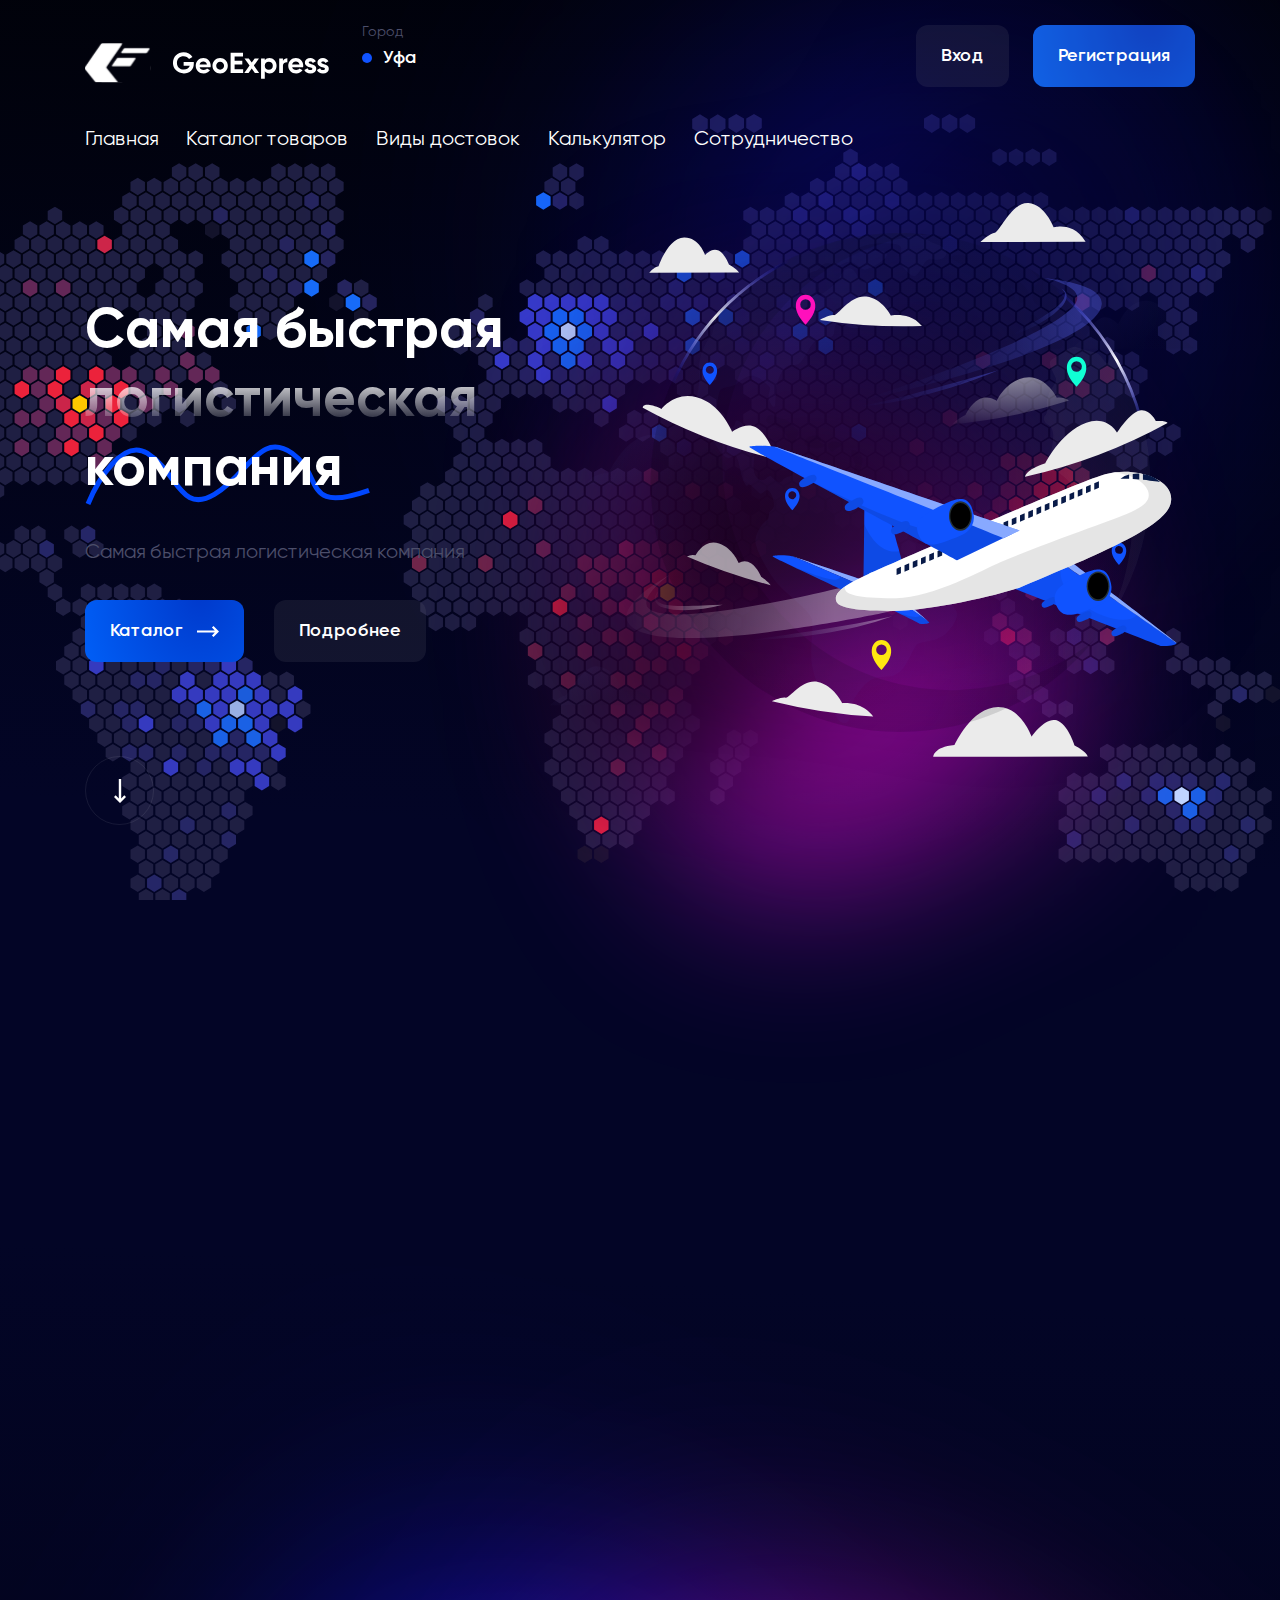
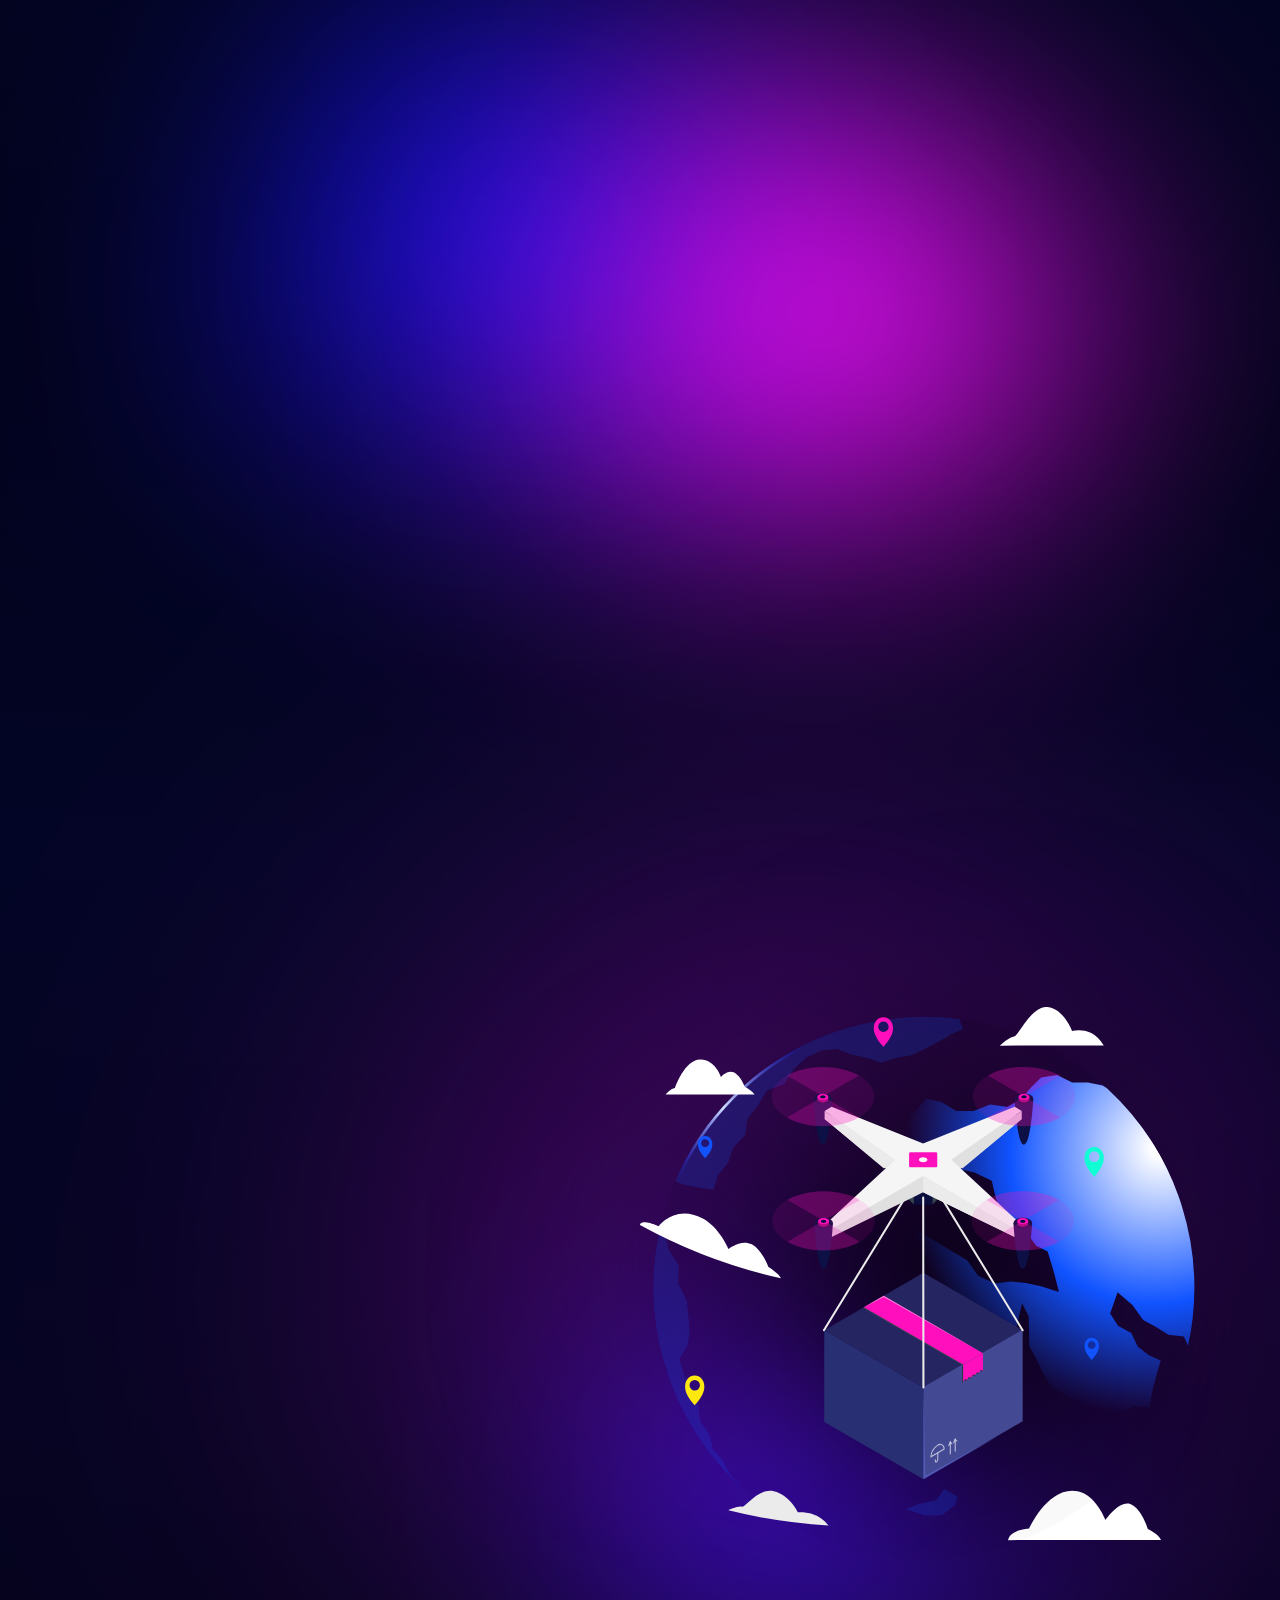
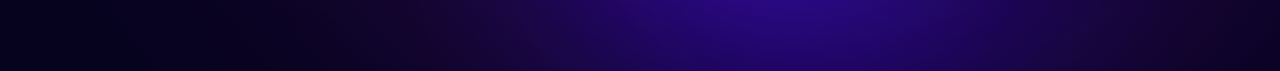
==== commit c2de8052: "Add files via upload" ====
--- a/index.html
+++ b/index.html
@@ -1,594 +1,235 @@
 <!DOCTYPE html>
 <html lang="en">
-	<head>
-		<meta charset="UTF-8">
-		<meta name="viewport" content="width=device-width">
-		<title></title>
-		<link rel="stylesheet" href="https://unpkg.com/swiper@8/swiper-bundle.min.css">
-		<link rel="stylesheet" href="css/style.min.css">
-	</head>
-	<body>	  
-		<div class="wrapper">
-			<header class="header">
-				<div class="container header__container">
-					<a href="#" class="header__logo logo">
-						<img src="img/logo.png" alt="Логотип" class="logo__image">
-						<span class="logo__text">Сервис подбора и ведения линейного персонала</span>
+
+<head>
+	<meta charset="UTF-8">
+	<meta name="viewport" content="width=device-width">
+	<title></title>
+	<link rel="stylesheet" href="https://unpkg.com/swiper@8/swiper-bundle.min.css">
+	<link rel="stylesheet" href="fonts/icomoon/style.css">
+	<link rel="stylesheet" href="css/style.min.css">
+</head>
+
+<body>
+	<div class="wrapper">
+		<header class="header">
+			<div class="container">
+				<div class="header__body">
+					<a href="#" class="logo header__logo">
+						<img src="img/logo.svg" alt="Logo">
 					</a>
-					<nav class="header__menu menu">
-						<ul class="menu__list">
-							<li class="menu__item">
-								<a href="outstaffing.html" class="menu__link">Подбор персонала</a>
-							</li>
-							<li class="menu__item">
-								<a href="#" class="menu__link">Вывод в штат</a>
+					<div class="header__select select">
+						<button class="select__button" type="button">
+							Город<span class="select__name">Уфа</span>
+						</button>
+						<ul class="select__list">
+							<li class="select__item">
+								Хабаровск
+							</li>
+							<li class="select__item">
+								Москва
+							</li>
+							<li class="select__item">
+								Владивосток
 							</li>
 						</ul>
-					</nav>
-					<ul class="header__contacts header-contacts">
-						<li class="header-contacts__item">
-							<a href="tel:+78124994534" class="header-contacts__link header-contacts__link--tel icon-phone">+7 (812) 499-45-34</a>
-						</li>
-						<li class="header-contacts__item">
-							<a href="tel:+74994994534" class="header-contacts__link header-contacts__link--tel icon-phone">+7 (499) 499-45-34</a>
-						</li>
-						<li class="header-contacts__item">
-							<a href="mailto:info@sodst.ru" class="header-contacts__link header-contacts__link--mail icon-mail">info@sodst.ru</a>
-						</li>
-					</ul>
-					<button class="header__burger burger">
+					</div>
+					<div class="header__actions" data-da=".header__menu, append, 600">
+						<a href="#" class="header__button button">Вход</a>
+						<a href="#" class="header__button button button_blue">Регистрация</a>
+					</div>
+					<button class="burger" type="button">
 						<span></span>
 					</button>
 				</div>
-			</header>
-			<main class="main">
-				<section class="hello" style="background-image: url('img/hello/bg.jpg') ;">
-					<div class="container">
-						<div class="hello__body">
-							<div class="hello__info">
-								<div class="hello__subtitle">Вывод персонала за штат 6 минут на сотрудника</div>
-								<h2 class="hello__title title"><span>Аутсорсинг и аутстаффинг</span> миграционных и кадровых услуг</h2>
-								<div class="hello__descr">Профессиональные кадровые и миграционные услуги для юридических лиц</div>
-								<a class="button" href="#"><span>Оставить заявку</span></a>
-							</div>
-							<div class="hello__image">
-								<img src="img/hello/people.svg" alt="Два работника">
-							</div>
-						</div>
-					</div>
-					<ul class="hello__socials">
-						<li>
-							<a class="icon-vk" href="#"></a>
-						</li>
-						<li>
-							<a class="icon-tg" href="#"></a>
-						</li>
-						<li>
-							<a class="icon-whts" href="#"></a>
+				<nav class="header__menu menu">
+					<ul class="menu__list">
+						<li class="menu__item">
+							<a class="menu__link text" href="#">Главная</a>
+						</li>
+						<li class="menu__item">
+							<a class="menu__link text" href="#">Каталог товаров</a>
+						</li>
+						<li class="menu__item">
+							<a class="menu__link text" href="#">Виды достовок</a>
+						</li>
+						<li class="menu__item">
+							<a class="menu__link text " href="#">Калькулятор</a>
+						</li>
+						<li class="menu__item">
+							<a class="menu__link text" href="#">Сотрудничество</a>
 						</li>
 					</ul>
-				</section>
-				<section class="services">
-					<div class="container">
-						<h2 class="title services__title">Услуги</h2>
-						<div class="descr services__descr">Вы можете выбрать одну из услуг или воспользоваться всем комплексом в зависимости от ваших задач</div>
-						<div class="services__slider swiper" data-mobile="false">
-							<div class="services__slider-wrapprer swiper-wrapper">
-								<div class="swiper-slide services__card services-card">
-									<div class="services-card__icon">
-										<img src="img/services/01.svg" alt="Иконка">
-									</div>
-									<h3 class="services-card__title">Аутсорсин г линейного персонала</h3>
-									<div class="services-card__text">Оперативный подбор кадров для: производств, складов, сферы HoReCa</div>
-									<a href="#" class="services-card__link arrow-link icon-arrow1">Подробнее</a>
-								</div>
-								<div class="swiper-slide services__card services-card">
-									<div class="services-card__icon">
-										<img src="img/services/02.svg" alt="Иконка">
-									</div>
-									<h3 class="services-card__title">Аутсорсинг отдела кадров</h3>
-									<div class="services-card__text">Полный цикл кадрового делопроизводства от оформления до выплаты зарплат</div>
-									<a href="#" class="services-card__link arrow-link icon-arrow1">Подробнее</a>
-								</div>
-								<div class="swiper-slide services__card services-card">
-									<div class="services-card__icon">
-										<img src="img/services/03.svg" alt="Иконка">
-									</div>
-									<h3 class="services-card__title">Аутстаффинг/вывод за штат</h3>
-									<div class="services-card__text">Решение для безопасной работы иностранного персонала на объектах</div>
-									<a href="#" class="services-card__link arrow-link icon-arrow1">Подробнее</a>
-								</div>
-								<div class="swiper-slide services__card services-card">
-									<div class="services-card__icon">
-										<img src="img/services/04.svg" alt="Иконка">
-									</div>
-									<h3 class="services-card__title">Помощь в оформлении документов</h3>
-									<div class="services-card__text">Все, что нужно для легального пребывания и выполнения работ на территории РФ</div>
-									<a href="#" class="services-card__link arrow-link icon-arrow1">Подробнее</a>
-								</div>
-								<div class="swiper-slide services__card services-card">
-									<div class="services-card__icon">
-										<img src="img/services/05.svg" alt="Иконка">
-									</div>
-									<h3 class="services-card__title">Общежитие СПб</h3>
-									<div class="services-card__text">Проживание для рабочего персонала</div>
-									<a href="#" class="services-card__link arrow-link icon-arrow1">Подробнее</a>
-								</div>
-								<div class="swiper-slide services__card services-card">
-									<div class="services-card__icon">
-										<img src="img/services/06.svg" alt="Иконка">
-									</div>
-									<h3 class="services-card__title">Мед. центр</h3>
-									<div class="services-card__text">Мед. книжки, первичное и периодическое освидетельствование</div>
-									<a href="#" class="services-card__link arrow-link icon-arrow1">Подробнее</a>
-								</div>
-								<div class="swiper-slide services__card services-card">
-									<div class="services-card__icon">
-										<img src="img/services/07.svg" alt="Иконка">
-									</div>
-									<h3 class="services-card__title">Юридическое сопровождение иностранного персонала</h3>
-									<div class="services-card__text">Консалтинг на узбекском, киргизском и таджикском языках, подача в суд, сопровождение, выезд юриста при задержании и т. д.»</div>
-									<a href="#" class="services-card__link arrow-link icon-arrow1">Подробнее</a>
-								</div>
-								<form action="#" class="swiper-slide services__form services-form">
-									<h3 class="services-form__title">Появились вопросы?</h3>
-									<div class="services-form__text">Оставьте свои данные и мы вам перезвоним!</div>
-									<div class="services-form__input">
-										<input type="text" placeholder="Ваше имя">
-									</div>
-									<div class="services-form__input">
-										<input type="tel" placeholder="Ваш телефон">
-									</div>
-									<button class="button" type="submit"><span>Связаться</span></button>
-								</form>
-							</div>
-							<div class="swiper-button-prev"></div>
-  						<div class="swiper-button-next"></div>
-						</div>
-						<h2 class="title services__other-info">Аккредитация в Роструде Частного агентства Занятости</h2>
-					</div>
-				</section>
-				<section class="forums">
-					<div class="container">
-						<h2 class="title forums__title">Участвуем в крупных форумах и выставках</h2>
-						<div class="forums__slider slider swiper">
-							<div class="slider__wrapper swiper-wrapper">
-								<div class="slider__card slider-card swiper-slide">
-									<a href="#" class="slider-card__image">
-										<img src="img/forums/01.jpg" alt="форум">
-									</a>
-									<div class="slider-card__info">
-										<div class="slider-card__name">Название форума</div>
-										<div class="slider-card__date">20.02.22</div>
-									</div>
-									<a href="#" class="slider-card__link arrow-link icon-arrow1">Перейти</a>
-								</div>
-								<div class="slider__card slider-card swiper-slide">
-									<a href="#" class="slider-card__image">
-										<img src="img/forums/02.jpg" alt="форум">
-									</a>
-									<div class="slider-card__info">
-										<div class="slider-card__name">Название форума</div>
-										<div class="slider-card__date">20.02.22</div>
-									</div>
-									<a href="#" class="slider-card__link arrow-link icon-arrow1">Перейти</a>
-								</div>
-								<div class="slider__card slider-card swiper-slide">
-									<a href="#" class="slider-card__image">
-										<img src="img/forums/03.jpg" alt="форум">
-									</a>
-									<div class="slider-card__info">
-										<div class="slider-card__name">Название форума</div>
-										<div class="slider-card__date">20.02.22</div>
-									</div>
-									<a href="#" class="slider-card__link arrow-link icon-arrow1">Перейти</a>
-								</div>
-								<div class="slider__card slider-card swiper-slide">
-									<a href="#" class="slider-card__image">
-										<img src="img/forums/01.jpg" alt="форум">
-									</a>
-									<div class="slider-card__info">
-										<div class="slider-card__name">Название форума</div>
-										<div class="slider-card__date">20.02.22</div>
-									</div>
-									<a href="#" class="slider-card__link arrow-link icon-arrow1">Перейти</a>
-								</div>
-								<div class="slider__card slider-card swiper-slide">
-									<a href="#" class="slider-card__image">
-										<img src="img/forums/02.jpg" alt="форум">
-									</a>
-									<div class="slider-card__info">
-										<div class="slider-card__name">Название форума</div>
-										<div class="slider-card__date">20.02.22</div>
-									</div>
-									<a href="#" class="slider-card__link arrow-link icon-arrow1">Перейти</a>
-								</div>
-								<div class="slider__card slider-card swiper-slide">
-									<a href="#" class="slider-card__image">
-										<img src="img/forums/03.jpg" alt="форум">
-									</a>
-									<div class="slider-card__info">
-										<div class="slider-card__name">Название форума</div>
-										<div class="slider-card__date">20.02.22</div>
-									</div>
-									<a href="#" class="slider-card__link arrow-link icon-arrow1">Перейти</a>
-								</div>
-							</div>
-							<div class="slider__nav">
-								<div class="swiper-button-prev"></div>
-  							<div class="swiper-button-next"></div>
-							</div>
-						</div>
-					</div>
-				</section>
-				<section class="contests">
-					<div class="container">
-						<h2 class="title contests__title">Участие в конкурсах</h2>
-						<div class="descr contests__descr">
-							Сотрудники компании регулярно становятся 
-							победителями конкурсов в своих проф. областях
-						</div>
-						<div class="contests__slider slider swiper">
-							<div class="slider__wrapper swiper-wrapper">
-								<div class="slider__card slider-card swiper-slide">
-									<a href="#" class="slider-card__image">
-										<img src="img/contests/01.jpg" alt="форум">
-									</a>
-									<div class="slider-card__info">
-										<div class="slider-card__name">Название форума</div>
-										<div class="slider-card__date">20.02.22</div>
-									</div>
-									<a href="#" class="slider-card__link arrow-link icon-arrow1">Перейти</a>
-								</div>
-								<div class="slider__card slider-card swiper-slide">
-									<a href="#" class="slider-card__image">
-										<img src="img/contests/02.jpg" alt="форум">
-									</a>
-									<div class="slider-card__info">
-										<div class="slider-card__name">Название форума</div>
-										<div class="slider-card__date">20.02.22</div>
-									</div>
-									<a href="#" class="slider-card__link arrow-link icon-arrow1">Перейти</a>
-								</div>
-								<div class="slider__card slider-card swiper-slide">
-									<a href="#" class="slider-card__image">
-										<img src="img/contests/03.jpg" alt="форум">
-									</a>
-									<div class="slider-card__info">
-										<div class="slider-card__name">Название форума</div>
-										<div class="slider-card__date">20.02.22</div>
-									</div>
-									<a href="#" class="slider-card__link arrow-link icon-arrow1">Перейти</a>
-								</div>
-								<div class="slider__card slider-card swiper-slide">
-									<a href="#" class="slider-card__image">
-										<img src="img/contests/01.jpg" alt="форум">
-									</a>
-									<div class="slider-card__info">
-										<div class="slider-card__name">Название форума</div>
-										<div class="slider-card__date">20.02.22</div>
-									</div>
-									<a href="#" class="slider-card__link arrow-link icon-arrow1">Перейти</a>
-								</div>
-								<div class="slider__card slider-card swiper-slide">
-									<a href="#" class="slider-card__image">
-										<img src="img/contests/02.jpg" alt="форум">
-									</a>
-									<div class="slider-card__info">
-										<div class="slider-card__name">Название форума</div>
-										<div class="slider-card__date">20.02.22</div>
-									</div>
-									<a href="#" class="slider-card__link arrow-link icon-arrow1">Перейти</a>
-								</div>
-								<div class="slider__card slider-card swiper-slide">
-									<a href="#" class="slider-card__image">
-										<img src="img/contests/03.jpg" alt="форум">
-									</a>
-									<div class="slider-card__info">
-										<div class="slider-card__name">Название форума</div>
-										<div class="slider-card__date">20.02.22</div>
-									</div>
-									<a href="#" class="slider-card__link arrow-link icon-arrow1">Перейти</a>
-								</div>
-							</div>
-							<div class="slider__nav">
-								<div class="swiper-button-prev"></div>
-  							<div class="swiper-button-next"></div>
-							</div>
-						</div>
-					</div>
-				</section>
-				<section class="policy">
-					<div class="container">
-						<h2 class="title policy__title">Жёсткая кадровая политика компании</h2>
-						<div class="policy__row">
-							<div class="policy__column policy__column--left">
-								<div class="policy__text descr">
-									Мы подбираем сотрудников исключительно основываясь на прошлом опыте, но даже это не позволяет моментально начать работу с нашими клиентами.
-								</div>
-								<a href="#" class="button">Получить консультацию</a>
-							</div>
-							<div class="policy__column policy__column--image">
-								<img src="img/policy/01.svg" alt="Картинка" class="policy__image">
-							</div>
-							<div class="policy__column policy__column--right">
-								<div class="policy__text descr">
-									При подборе миграционных специалистов и юристов, каждый сотрудник проходит 3-х месячную переквалификацию и только на 2-й месяц работы допускается к первому взаимодействию с клиентом
-								</div>
-							</div>
-						</div>
-						<div class="policy__video">
-							<iframe width="560" height="315" src="https://www.youtube.com/embed/3wAQCXL7RDk" title="YouTube video player" frameborder="0" allow="accelerometer; autoplay; clipboard-write; encrypted-media; gyroscope; picture-in-picture" allowfullscreen></iframe>
-						</div>
-					</div>
-				</section>
-				<section class="partners">
-					<div class="container partners__container">
-						<h2 class="title title--center partners__title">Мы дружим с :	
-						</h2>
-						<div class="swiper partners__slider" data-mobile="false">
-							<div class="swiper-wrapper partners__body">
-								<div class="swiper-slide partners__card">
-									<div class="partners__card-body">
-										<img src="img/partners/01.png" alt="Партнер" class="partners__image">
-									</div>
-								</div>
-								<div class="swiper-slide partners__card">
-									<div class="partners__card-body">
-										<img src="img/partners/02.png" alt="Партнер" class="partners__image">
-									</div>
-								</div>
-								<div class="swiper-slide partners__card">
-									<div class="partners__card-body">
-										<img src="img/partners/03.png" alt="Партнер" class="partners__image">
-									</div>
-								</div>
-								<div class="swiper-slide partners__card">
-									<div class="partners__card-body">
-										<img src="img/partners/04.png" alt="Партнер" class="partners__image">
-									</div>
-								</div>
-								<div class="swiper-slide partners__card">
-									<div class="partners__card-body">
-										<img src="img/partners/05.png" alt="Партнер" class="partners__image">
-									</div>
-								</div>
-								<div class="swiper-slide partners__card">
-									<div class="partners__card-body">
-										<img src="img/partners/06.png" alt="Партнер" class="partners__image">
-									</div>
-								</div>
-								<div class="swiper-slide partners__card">
-									<div class="partners__card-body">
-										<img src="img/partners/07.png" alt="Партнер" class="partners__image">
-									</div>
-								</div>
-								<div class="swiper-slide partners__card">
-									<div class="partners__card-body">
-										<img src="img/partners/08.png" alt="Партнер" class="partners__image">
-									</div>
-								</div>
-								<div class="swiper-slide partners__card">
-									<div class="partners__card-body">
-										<img src="img/partners/09.png" alt="Партнер" class="partners__image">
-									</div>
-								</div>
-							</div>
-							<div class="partners__nav">
-								<div class="swiper-button-prev"></div>
-  							<div class="swiper-button-next"></div>
-							</div>
-						</div>
-					</div>
-				</section>
-				<section class="reviews">
-					<div class="container">
-						<div class="reviews__body">
-							<h2 class="reviews__title title title--center">
-								Зачем говорить о себе самому, когда это гораздо лучше могут сделать <span>твои клиенты</span>
-							</h2>
-							<h3 class="reviews__subtitle">ОТЗЫВЫ</h3>
-							<div class="reviews__socials">
-								<a href="#" class="reviews__item">
-									<img src="img/reviews/01.svg" alt="Иконка" class="reviews__icon">
-								</a>
-								<a href="#" class="reviews__item">
-									<img src="img/reviews/02.svg" alt="Иконка" class="reviews__icon">
-								</a>
-								<a href="#" class="reviews__item">
-									<img src="img/reviews/03.svg" alt="Иконка" class="reviews__icon">
-								</a>
-								<a href="#" class="reviews__item">
-									<img src="img/reviews/04.svg" alt="Иконка" class="reviews__icon">
-								</a>
-								<a href="#" class="reviews__item">
-									<img src="img/reviews/05.svg" alt="Иконка" class="reviews__icon">
-								</a>
-							</div>
-						</div>
-					</div>
-				</section>
-				<section class="result">
-					<div class="container result__container">
-						<h2 class="result__title title">
-							Наши результаты
-						</h2>
-						<div class="result__content">
-							<div class="result__body">
-								<div class="result__item">
-									<div class="result__point"></div>
-									<div class="result__text">
-										В компании работает более <span>3 000</span> человек
-									</div>
-								</div>
-								<div class="result__item">
-									<div class="result__point"></div>
-									<div class="result__text">
-										<span>849</span> компаний
-									</div>
-								</div>
-								<div class="result__item">
-									<div class="result__point"></div>
-									<div class="result__text">
-										<span>12</span> городов
-									</div>
-								</div>
-								<img src="img/results/decor.png" alt="" class="result__decor">
-							</div>
-							<div class="result__image">
-								<img src="img/results/01.svg" alt="Люди">
-							</div>
-						</div>
-					</div>
-				</section>
-				<section class="news">
-					<div class="container">
-						<h2 class="news__title title">Новости</h2>
-						<div class="news__slider slider swiper">
-							<div class="slider__wrapper swiper-wrapper">
-								<div class="slider__card slider-card swiper-slide">
-									<a href="#" class="slider-card__image">
-										<img src="img/news/01.jpg" alt="форум">
-									</a>
-									<div class="slider-card__info">
-										<div class="slider-card__name">
-											Иностранным гражданам будут
-											выдавать новые формы патентов
-									</div>
-										<div class="slider-card__date">20.02.22</div>
-									</div>
-									<a href="#" class="slider-card__link arrow-link icon-arrow1">Перейти</a>
-								</div>
-								<div class="slider__card slider-card swiper-slide">
-									<a href="#" class="slider-card__image">
-										<img src="img/news/02.png" alt="форум">
-									</a>
-									<div class="slider-card__info">
-										<div class="slider-card__name">Новый МРОТ с 1 января 2022 г</div>
-										<div class="slider-card__date">20.02.22</div>
-									</div>
-									<a href="#" class="slider-card__link arrow-link icon-arrow1">Перейти</a>
-								</div>
-								<div class="slider__card slider-card swiper-slide">
-									<a href="#" class="slider-card__image">
-										<img src="img/news/03.png" alt="форум">
-									</a>
-									<div class="slider-card__info">
-										<div class="slider-card__name">
-											Вакцинация иностранных 
-											граждан в Петербургре
-										</div>
-										<div class="slider-card__date">20.02.22</div>
-									</div>
-									<a href="#" class="slider-card__link arrow-link icon-arrow1">Перейти</a>
-								</div>
-								<div class="slider__card slider-card swiper-slide">
-									<a href="#" class="slider-card__image">
-										<img src="img/news/01.jpg" alt="форум">
-									</a>
-									<div class="slider-card__info">
-										<div class="slider-card__name">
-											Иностранным гражданам будут
-											выдавать новые формы патентов
-									</div>
-										<div class="slider-card__date">20.02.22</div>
-									</div>
-									<a href="#" class="slider-card__link arrow-link icon-arrow1">Перейти</a>
-								</div>
-								<div class="slider__card slider-card swiper-slide">
-									<a href="#" class="slider-card__image">
-										<img src="img/news/02.png" alt="форум">
-									</a>
-									<div class="slider-card__info">
-										<div class="slider-card__name">Новый МРОТ с 1 января 2022 г</div>
-										<div class="slider-card__date">20.02.22</div>
-									</div>
-									<a href="#" class="slider-card__link arrow-link icon-arrow1">Перейти</a>
-								</div>
-								<div class="slider__card slider-card swiper-slide">
-									<a href="#" class="slider-card__image">
-										<img src="img/news/03.png" alt="форум">
-									</a>
-									<div class="slider-card__info">
-										<div class="slider-card__name">
-											Вакцинация иностранных 
-											граждан в Петербургре
-										</div>
-										<div class="slider-card__date">20.02.22</div>
-									</div>
-									<a href="#" class="slider-card__link arrow-link icon-arrow1">Перейти</a>
-								</div>
-							</div>
-							<div class="slider__nav">
-								<div class="swiper-button-prev"></div>
-  							<div class="swiper-button-next"></div>
-							</div>
-						</div>
-					</div>
-				</section>
-				<div class="swiper a"></div>
-			</main>
-			<footer class="footer">
-				<div class="footer__company footer__column">
-							<a href="#" class="footer__logo">
-								<img src="img/logo.png" alt="Логотип" class="logo__image">
-							</a>
-							<div class="footer__copyright">
-								© Все права защищены. ООО "Содействие" 2014-2021
-							</div>
-				</div>
-				<div class="footer__column">
-							<div class="footer__services">
-								<h2 class="footer__title">Услуги</h2>
-								<ul class="footer__list">
-									<li class="footer__item">
-										<a href="#" class="footer__link">Аутсорсинг персонала</a>
-									</li>
-									<li class="footer__item">
-										<a href="#" class="footer__link">Аутстаффинг персонала</a>
-									</li>
-									<li class="footer__item">
-										<a href="#" class="footer__link">Отзывы</a>
-									</li>
-								</ul>
-							</div>
-				</div>
-				<div class="footer__column">
-							<div class="footer__contacts">
-								<h2 class="footer__title">Контакты</h2>
-								<ul class="footer__list">
-									<li class="footer__item">
-										<div class="footer__addres">Ул.Чапаева, д.25, Санкт-Петербург</div>
-										<a href="tel:88124994534" class="footer__link">8 (812) 499-45-34</a>
-									</li>
-									<li class="footer__item">
-										Телефон в Москве:
-										<a href="tel:84994994534" class="footer__link">8(499) 499-45-34</a>
-										<a href="mailto:info@sodst.ru" class="footer__link">e-mail: info@sodst.ru</a>
-									</li>
-								</ul>
-							</div>
-							<div class="footer__chedule">
-								<h2 class="footer__title">Режим работы:
-								</h2>
-								ПН - ПТ: 09:00 - 19:30 <br> СБ - ВС: 12:00 - 16:00
-							</div>
-				</div>
-				<div class="footer__map">
-							<iframe src="https://www.google.com/maps/embed?pb=!1m18!1m12!1m3!1d2646.530096936339!2d135.1252274450954!3d48.44635781342201!2m3!1f0!2f0!3f0!3m2!1i1024!2i768!4f13.1!3m3!1m2!1s0x5efae84c0221147b%3A0x316300e95f89109b!2z0JvQvtC60L7QvNC-0YLQuNCy0L3QvtC1INCU0LXQv9C-!5e0!3m2!1sru!2sru!4v1655021164961!5m2!1sru!2sru" width="600" height="450" style="border:0;" allowfullscreen="" loading="lazy" referrerpolicy="no-referrer-when-downgrade"></iframe>
-				</div>
-				<div class="footer__bottom footer-bottom">
-						<div class="footer-bottom__body">
-							<div class="footer-bottom__info">
-								ООО "Содействие" <br> ИНН 7813279922, ОГРН 1177847191609
-							</div>
-							<a href="#" class="footer-bottom__link">Договор оферты</a>
-						</div>
-				</div>
-			</footer>
-		</div>
-
-		<script src="https://unpkg.com/swiper@8/swiper-bundle.min.js"></script>
-		<script src="js/script.min.js"></script>
-	</body>
-</html>	+				</nav>
+			</div>
+		</header>
+		<main class="main">
+			<section class="hello">
+				<div class="container hello__container">
+					<div data-anim class="hello__info">
+						<h1 class="hello__title title">Самая быстрая <span class="text-gradient">логистическая</span> компания</h1>
+						<div class="hello__descr text descr">Самая быстрая логистическая компания</div>
+						<div class="hello__actions">
+							<a href="#" class="button button_blue button_arrow hello__button hello__button_1">Каталог</a>
+							<a href="#" class="button hello__button hello__button_2">Подробнее</a>
+						</div>
+					</div>
+					<div class="hello__media">
+						<img class="hello__image" class="hello__image" src="img/hello/image.svg" alt="">
+						<div class="hello__pink-decor pink-decor"></div>
+						<div class="hello__blue-decor blue-decor"></div>
+						<div class="hello__radial-decor hello__radial-decor_1"></div>
+						<div class="hello__radial-decor hello__radial-decor_2"></div>
+					</div>
+					<button data-anim class="hello__scroll" type="button"></button>
+				</div>
+			</section>
+			<section class="catalog">
+				<div class="container catalog__container">
+					<h2 data-anim class="title catalog__title">Каталог товаров</h2>
+					<div data-anim class="catalog__content">
+						<div class="catalog__card card">
+							<div class="card__body">
+								<a class="card__image" href="#">
+									<img src="img/catalog/01.jpg" alt="">
+								</a>
+								<div class="card__info">
+									<ul class="card__brands card-brands">
+										<li class="card-brands__item">
+											<img src="img/catalog/brands/01.png" alt="">
+										</li>
+										<li class="card-brands__item">
+											<img src="img/catalog/brands/02.png" alt="">
+										</li>
+									</ul>
+									<h3 class="card__title">Техника</h3>
+									<div class="card__text text">Она положила руку на живот, ила руку на живот, прислушалась: мальчик
+										прислушалась: мальчик двигался там, трепыхался, как сердце от бега.</div>
+									<a href="#" class="card__button button">Подробнее</a>
+								</div>
+							</div>
+						</div>
+						<div class="catalog__card card">
+							<div class="card__body">
+								<a class="card__image" href="#">
+									<img src="img/catalog/02.jpg" alt="">
+								</a>
+								<div class="card__info">
+									<ul class="card__brands card-brands">
+										<li class="card-brands__item">
+											<img src="img/catalog/brands/04.png" alt="">
+										</li>
+										<li class="card-brands__item">
+											<img src="img/catalog/brands/03.png" alt="">
+										</li>
+									</ul>
+									<h3 class="card__title">Одежда</h3>
+									<div class="card__text text">Она положила руку на живот, прислушалась: мальчик двигался там,
+										трепыхался, как сердце от бега.</div>
+									<a href="#" class="card__button button">Подробнее</a>
+								</div>
+							</div>
+						</div>
+						<div  class="catalog__card card">
+							<div class="card__body">
+								<a class="card__image" href="#">
+									<img src="img/catalog/03.jpg" alt="">
+								</a>
+								<div class="card__info">
+									<ul class="card__brands card-brands">
+										<li class="card-brands__item">
+											<img src="img/catalog/brands/05.png" alt="">
+										</li>
+										<li class="card-brands__item">
+											<img src="img/catalog/brands/06.png" alt="">
+										</li>
+									</ul>
+									<h3 class="card__title">Косметика</h3>
+									<div class="card__text  text">Она положила руку на живот, прислушалась: мальчик двигался там,
+										трепыхался, как сердце от бега.</div>
+									<a href="#" class="card__button button">Подробнее</a>
+								</div>
+							</div>
+						</div>
+						<div  class="catalog__card card">
+							<div class="card__body">
+								<a class="card__image" href="#">
+									<img src="img/catalog/04.jpg" alt="">
+								</a>
+								<div class="card__info">
+									<ul class="card__brands card-brands">
+										<li class="card-brands__item">
+											<img src="img/catalog/brands/07.png" alt="">
+										</li>
+										<li class="card-brands__item">
+											<img src="img/catalog/brands/08.png" alt="">
+										</li>
+									</ul>
+									<h3 class="card__title">Парфюмерия</h3>
+									<div class="card__text text">Она положила руку на живот, прислушалась: мальчик двигался там,
+										трепыхался, как сердце от бега.</div>
+									<a href="#" class="card__button button">Подробнее</a>
+								</div>
+							</div>
+						</div>
+						<div class="blue-decor catalog__blue-decor"></div>
+						<div class="pink-decor catalog__pink-decor"></div>
+					</div>
+				</div>
+			</section>
+			<section class="types">
+				<div class="container types__container">
+					<div class="types__info">
+            <div data-anim class="types__head head">
+              <h2 class="head__title title">Виды доставок</h2>
+              <div class="head__descr descr">Самая быстрая логистическая компания</div>
+            </div>
+						<ul data-anim class="types__list" data-spollers="one">
+							<li class="types__item item-types">
+								<button class="item-types__button" data-spoller type="button">
+                  <span class="item-types__icon"><img src="img/icons/countries/es.png" alt=""></span>
+                  <span class="item-types__button-text">Доставка из Европы</span>
+                </button>
+                <div class="item-types__body">
+                  Lorem ipsum dolor sit amet consectetur adipisicing elit. Sequi tempore unde rerum et natus rem officia laborum eaque? Dicta maiores vel cupiditate, aliquam enim sit consequatur ea a corrupti amet?
+                </div>
+							</li>
+              <li class="types__item item-types">
+								<button class="item-types__button" data-spoller type="button">
+                  <span class="item-types__icon"><img src="img/icons/countries/usa.png" alt=""></span>
+                  <span class="item-types__button-text">Доставка из Европы</span>
+                </button>
+                <div class="item-types__body">
+                  Lorem ipsum dolor sit amet consectetur adipisicing elit. Sequi tempore unde rerum et natus rem officia laborum eaque? Dicta maiores vel cupiditate, aliquam enim sit consequatur ea a corrupti amet?
+                </div>
+							</li>
+              <li class="types__item item-types">
+								<button class="item-types__button" data-spoller type="button">
+                  <span class="item-types__icon"><img src="img/icons/countries/georgia.png" alt=""></span>
+                  <span class="item-types__button-text">Доставка из Европы</span>
+                </button>
+                <div class="item-types__body">
+                  Lorem ipsum dolor sit amet consectetur adipisicing elit. Sequi tempore unde rerum et natus rem officia laborum eaque? Dicta maiores vel cupiditate, aliquam enim sit consequatur ea a corrupti amet?
+                </div>
+							</li>
+						</ul>
+					</div>
+					<div class="types__media">
+            <div class="types__image">
+              <img src="img/types/globe.svg" alt="">
+            </div>
+            <img src="img/decor/globe-decor.svg" alt="" class="types__globe-decor">
+					</div>
+          <div class="blue-decor types__blue-decor"></div>
+					<div class="pink-decor types__pink-decor"></div>
+				</div>
+			</section>
+		</main>
+		<footer class="footer"></footer>
+	</div>
+
+
+	<script src="js/main.min.js" type="module"></script>
+</body>
+
+</html>--- a/css/style.min.css
+++ b/css/style.min.css
@@ -1 +1 @@
-@import"https://fonts.googleapis.com/css2?family=Montserrat:wght@400;500;600;700;800;900&display=swap";@font-face{font-family:"icomoon";src:url("../fonts/icomoon.eot?scqpsc");src:url("../fonts/icomoon.eot?scqpsc#iefix") format("embedded-opentype"),url("../fonts/icomoon.ttf?scqpsc") format("truetype"),url("../fonts/icomoon.woff?scqpsc") format("woff"),url("../fonts/icomoon.svg?scqpsc#icomoon") format("svg");font-weight:normal;font-style:normal;font-display:block}[class^=icon-]::before,[class*=" icon-"]::before{font-family:"icomoon" !important;speak:never;font-style:normal;font-weight:normal;font-variant:normal;text-transform:none;line-height:1;-webkit-font-smoothing:antialiased;-moz-osx-font-smoothing:grayscale}.icon-phone:before{content:""}.icon-mail:before{content:""}.icon-tg:before{content:""}.icon-arrow1:before{content:""}.icon-whts:before{content:""}.icon-location:before{content:""}.icon-slide-prev:before{content:""}.icon-slide-next:before{content:""}.icon-close:before{content:""}.icon-arrow2:before{content:""}.icon-vk:before{content:""}.icon-filter:before{content:""}.icon-star:before{content:""}.container{max-width:1630px;margin:0 auto;padding:0 15px}body{font-family:Montserrat;font-weight:400;font-size:18px;color:#223455}*{padding:0;margin:0;border:0}*,*:before,*:after{-webkit-box-sizing:border-box;box-sizing:border-box}:focus,:active{outline:none}a:focus,a:active{outline:none}nav,footer,header,aside{display:block}html,body{height:100%;widows:100%;-ms-text-size-adjust:100%;-moz-text-size-adjust:100%;-webkit-text-size-adjust:100%}input,button,textarea{font-family:inherit}input::-ms-clear{display:none}button{cursor:pointer}button::-moz-focus-inner{padding:0;border:0}a,a:visited{text-decoration:none}a:hover{text-decoration:none}ul li{list-style:none}img{vertical-align:top}h1,h2,h3,h4,h5,h6{font-size:inherit;font-weight:400}.title,.title-dark{font-weight:700;font-size:50px;line-height:120%;color:#000}.title span,.title-dark span{color:#ff8562;font-weight:700}@media(max-width: 992px){.title,.title-dark{font-size:35px}}@media(max-width: 768px){.title,.title-dark{font-size:28px}}@media(max-width: 460px){.title,.title-dark{font-size:28px}}.title-dark{font-weight:600;color:#262626;line-height:89.9%}@media(max-width: 768px){.title-dark{font-weight:700}}.title--center{text-align:center;margin:0 auto}.roles-card-title{font-weight:800;font-size:24px;line-height:120.8333333333%}.button{display:inline-block;border-radius:10px;padding:20px 34px;font-weight:500;font-size:16px;line-height:125%;color:#fff;position:relative;overflow:hidden;background:#223455;-webkit-transition:.3s ease;-o-transition:.3s ease;transition:.3s ease}@media(any-hover: hover){.button:hover{background:#365185}}.button:focus{background:#365185}.button--orange{background:#ff8562}@media(any-hover: hover){.button--orange:hover{background:#e77353}}.button--orange:focus{background:#e77353}.descr{line-height:144.4444444444%}@media(max-width: 768px){.descr{font-size:16px}}.swiper-button-prev,.swiper-button-next{color:#ff8562;font-weight:700}.swiper-button-prev::after,.swiper-button-next::after{font-size:15px !important}.swiper-button-disabled{color:#8b8b8b;opacity:1 !important}.arrow-link{font-weight:500;line-height:122.2222222222%;color:#333;display:-webkit-inline-box;display:-ms-inline-flexbox;display:inline-flex;-ms-flex-item-align:start;-ms-grid-row-align:start;align-self:start;-webkit-box-orient:horizontal;-webkit-box-direction:reverse;-ms-flex-direction:row-reverse;flex-direction:row-reverse;-webkit-box-align:center;-ms-flex-align:center;align-items:center;-webkit-column-gap:11px;-moz-column-gap:11px;column-gap:11px}.arrow-link::before{-webkit-transition:.5s ease;-o-transition:.5s ease;transition:.5s ease}@media(any-hover: hover){.arrow-link:hover::before{-webkit-transform:translateX(10px);-ms-transform:translateX(10px);transform:translateX(10px)}}.burger{width:40px;-webkit-box-flex:0;-ms-flex:0 0 40px;flex:0 0 40px;height:24px;position:relative;z-index:3;background:rgba(0,0,0,0);margin-left:63px}@media(max-width: 850px){.burger{position:absolute;top:40px;right:19px}}@media(max-width: 1400px){.burger{margin-left:30px}}.burger::after,.burger::before,.burger span{position:absolute;height:1px;left:0;width:100%;background:#333;-webkit-transition:all .3s;-o-transition:all .3s;transition:all .3s}.burger::after,.burger::before{content:""}.burger::before{top:0}.burger::after{bottom:0}.burger span{top:50%;-webkit-transform:scaleX(1) translate(0, -50%);-ms-transform:scaleX(1) translate(0, -50%);transform:scaleX(1) translate(0, -50%);background:#333}.burger.active::before{top:11px;-webkit-transform:rotate(-40deg);-ms-transform:rotate(-40deg);transform:rotate(-40deg)}.burger.active::after{bottom:11px;-webkit-transform:rotate(40deg);-ms-transform:rotate(40deg);transform:rotate(40deg)}.burger.active span{-webkit-transform:scaleX(0);-ms-transform:scaleX(0);transform:scaleX(0)}.menu{padding-left:47px}@media(max-width: 1400px){.menu{padding:0 20px}}@media(max-width: 1120px){.menu{position:absolute;z-index:2;width:100%;top:100%;left:0;overflow:hidden;background:#babbbd;height:0;-webkit-transition:.3s ease;-o-transition:.3s ease;transition:.3s ease;padding:0 15px}.menu.active{padding:10px 15px}}.menu__list{display:-webkit-box;display:-ms-flexbox;display:flex;-webkit-column-gap:47px;-moz-column-gap:47px;column-gap:47px;row-gap:20px;-webkit-box-align:center;-ms-flex-align:center;align-items:center;-ms-flex-wrap:wrap;flex-wrap:wrap}@media(max-width: 1400px){.menu__list{-webkit-column-gap:25px;-moz-column-gap:25px;column-gap:25px}}@media(max-width: 1120px){.menu__list{row-gap:10px}}.menu__link{font-weight:600;font-size:16px;line-height:125%;text-transform:uppercase;color:#333;-webkit-transition:.3s ease;-o-transition:.3s ease;transition:.3s ease}@media(any-hover: hover){.menu__link:hover{color:#ff8562}}.logo{display:-webkit-inline-box;display:-ms-inline-flexbox;display:inline-flex;-webkit-column-gap:20px;-moz-column-gap:20px;column-gap:20px}@media(max-width: 850px){.logo{-webkit-box-align:end;-ms-flex-align:end;align-items:end;-webkit-column-gap:18px;-moz-column-gap:18px;column-gap:18px}}.logo__image{-webkit-box-flex:0;-ms-flex:0 0 auto;flex:0 0 auto}.logo__text{font-size:14px;color:#333;line-height:150%;max-width:163px}@media(max-width: 850px){.logo__text{font-size:10px;max-width:113px}}.header-contacts{display:-webkit-box;display:-ms-flexbox;display:flex;-webkit-box-align:center;-ms-flex-align:center;align-items:center;-ms-flex-wrap:wrap;flex-wrap:wrap;-webkit-column-gap:56px;-moz-column-gap:56px;column-gap:56px;row-gap:20px}@media(max-width: 1400px){.header-contacts{-webkit-column-gap:30px;-moz-column-gap:30px;column-gap:30px}}@media(max-width: 500px){.header-contacts{-webkit-column-gap:10px;-moz-column-gap:10px;column-gap:10px;-webkit-box-pack:justify;-ms-flex-pack:justify;justify-content:space-between}}.header-contacts__link{color:#333;display:-webkit-inline-box;display:-ms-inline-flexbox;display:inline-flex;-webkit-box-align:center;-ms-flex-align:center;align-items:center;-webkit-column-gap:10px;-moz-column-gap:10px;column-gap:10px;font-weight:600;-webkit-transition:.3s ease;-o-transition:.3s ease;transition:.3s ease}@media(max-width: 500px){.header-contacts__link{font-size:16px}}@media(any-hover: hover){.header-contacts__link:hover{color:#ff8562}}.header-contacts__link::before{font-size:26px}@media(max-width: 850px){.header-contacts__link::before{display:none}}.header-contacts__link--mail::before{font-size:35px}.services-form{padding:30px 20px 60px}.services-form__title{font-weight:600;font-size:20px;line-height:115.9%;color:#404040;max-width:140px;margin-bottom:16px}.services-form__text{max-width:198px;font-size:16px;line-height:115.9%;margin-bottom:16px}.services-form__input{margin-bottom:38px;max-width:316px}.services-form__input input{display:block;padding:18px 16px;border:1px solid #bebebe;width:100%;border-radius:10px}.services-form__input input:focus{border:1px solid #4f4f4f}.services-card{display:-webkit-box;display:-ms-flexbox;display:flex;-webkit-box-orient:vertical;-webkit-box-direction:normal;-ms-flex-direction:column;flex-direction:column;padding:30px 20px 60px;border-bottom:1px solid #d3d3d3;border-right:1px solid #d3d3d3}@media(min-width: 1350px){.services-card:nth-child(4n){border-right:none}}@media(min-width: 1020px)and (max-width: 1349px){.services-card:nth-child(3n){border-right:none}}@media(min-width: 690px)and (max-width: 1019px){.services-card:nth-child(2n){border-right:none}}@media(max-width: 689px){.services-card{border-left:1px solid #d3d3d3}}@media(max-width: 500px){.services-card{border-top:1px solid #d3d3d3}}@media(max-width: 460px){.services-card{padding:16px 12px}}.services-card__icon{margin-bottom:31px}.services-card__title{margin-bottom:24px;font-weight:600;font-size:22px;line-height:122.7272727273%;color:#ff8562;-webkit-box-flex:1;-ms-flex:1 1 auto;flex:1 1 auto;max-width:300px}.services-card__text{line-height:144.4444444444%;margin-bottom:35px}.slider-card{display:-webkit-box;display:-ms-flexbox;display:flex;-webkit-box-orient:vertical;-webkit-box-direction:normal;-ms-flex-direction:column;flex-direction:column;height:100%}.slider-card__image{border-radius:20px;overflow:hidden;position:relative;padding-bottom:66.9623059867%;margin-bottom:20px;display:block}.slider-card__image img{position:absolute;top:0;left:0;width:100%;height:100%;-o-object-fit:cover;object-fit:cover}.slider-card__image img{-webkit-transition:2s ease;-o-transition:2s ease;transition:2s ease}@media(any-hover: hover){.slider-card__image:hover img{-webkit-transform:scale(1.3);-ms-transform:scale(1.3);transform:scale(1.3);-webkit-transition:7s ease;-o-transition:7s ease;transition:7s ease}}.slider-card__info{display:-webkit-box;display:-ms-flexbox;display:flex;-webkit-box-pack:justify;-ms-flex-pack:justify;justify-content:space-between;-webkit-box-align:center;-ms-flex-align:center;align-items:center;-webkit-column-gap:10px;-moz-column-gap:10px;column-gap:10px;padding-bottom:25px;border-bottom:1px solid #000;margin-bottom:21px;-webkit-box-flex:1;-ms-flex:1 0 auto;flex:1 0 auto}.slider-card__name{-webkit-box-flex:0;-ms-flex:0 1 314px;flex:0 1 314px;line-height:115.9%;color:#ff8562}.slider-card__date{line-height:115.9%;color:#333}@media(min-width: 551px){.footer-bottom{background:#262626;padding:10px}}@media(max-width: 550px){.footer-bottom{padding-bottom:22px}}.footer-bottom__body{margin:0 auto;text-align:center;font-size:12px}.footer-bottom__info{line-height:115.9%;color:#fff;margin-bottom:6px}@media(max-width: 550px){.footer-bottom__info{color:#000}}.footer-bottom__link{color:#ff8562}@media(any-hover: hover){.footer-bottom__link:hover{text-decoration:underline}}.outstaffing-hello-list{background:#fff;-webkit-box-shadow:5px 4px 45px rgba(169,169,169,.25);box-shadow:5px 4px 45px rgba(169,169,169,.25);border-radius:20px 20px 0px 0px;padding:39px 40px;display:-webkit-box;display:-ms-flexbox;display:flex;-webkit-box-pack:justify;-ms-flex-pack:justify;justify-content:space-between;-webkit-column-gap:15px;-moz-column-gap:15px;column-gap:15px;max-width:977px;margin-top:-35px;position:relative;z-index:2}@media(max-width: 1340px){.outstaffing-hello-list{margin-top:20px}}@media(max-width: 992px){.outstaffing-hello-list{-ms-flex-wrap:wrap;flex-wrap:wrap;row-gap:30px}}@media(max-width: 768px){.outstaffing-hello-list{-webkit-box-shadow:none;box-shadow:none;margin:33px -15px 0}}@media(max-width: 450px){.outstaffing-hello-list{row-gap:17px;padding-top:12px;padding-bottom:25px}}.outstaffing-hello-list__item{display:-ms-grid;display:grid;-ms-grid-columns:auto auto;grid-template-columns:auto auto;-ms-grid-rows:(auto)[2];grid-template-rows:repeat(2, auto);gap:17px}@media(max-width: 992px){.outstaffing-hello-list__item{row-gap:7px}}@media(max-width: 450px){.outstaffing-hello-list__item{display:block;text-align:center;width:100%}}.outstaffing-hello-list__icon{-ms-grid-row-span:2;grid-row:span 2}.outstaffing-hello-list__title{font-weight:700;font-size:26px;line-height:89.9%;text-transform:uppercase;color:#ff8562}@media(max-width: 450px){.outstaffing-hello-list__title{margin-top:12px;margin-bottom:3px}}.outstaffing-hello-list__text{font-weight:500;font-size:16px;line-height:120%;color:#414141}.tarrifs-body__item{color:#262626;display:none;-webkit-column-gap:30px;-moz-column-gap:30px;column-gap:30px;-webkit-box-align:center;-ms-flex-align:center;align-items:center}.tarrifs-body__item--active{display:-webkit-box;display:-ms-flexbox;display:flex}@media(max-width: 992px){.tarrifs-body__item--active{display:block}}.tarrifs-service{-webkit-box-flex:1;-ms-flex:1 1 auto;flex:1 1 auto;padding:35px 43px;background:#f3f5f9;border-radius:20px}@media(max-width: 992px){.tarrifs-service{padding:28px;margin-bottom:47px}}@media(max-width: 450px){.tarrifs-service{padding:30px 16px}}.tarrifs-service__title{margin-bottom:35px;color:#ff8562;font-weight:700;font-size:22px;line-height:115.9%;text-transform:uppercase}@media(max-width: 992px){.tarrifs-service__title{margin-bottom:18px}}.tarrifs-service__staff{margin-bottom:20px;padding-left:12px}@media(max-width: 450px){.tarrifs-service__staff{padding-left:4px}}.tarrifs-service__staff-item{display:-webkit-box;display:-ms-flexbox;display:flex;-webkit-box-align:start;-ms-flex-align:start;align-items:start;-webkit-column-gap:10px;-moz-column-gap:10px;column-gap:10px;line-height:133%}.tarrifs-service__staff-item::before{content:"";width:3px;-webkit-transform:translateY(11px);-ms-transform:translateY(11px);transform:translateY(11px);-webkit-box-flex:0;-ms-flex:0 0 3px;flex:0 0 3px;height:3px;background:#262626;border-radius:50%}.tarrifs-service__advantages{padding-left:9px;margin-bottom:56px}@media(max-width: 992px){.tarrifs-service__advantages{margin-bottom:28px}}@media(max-width: 450px){.tarrifs-service__advantages{padding:0}}.tarrifs-service__advantages-item{line-height:104.1%;display:-webkit-box;display:-ms-flexbox;display:flex;-webkit-box-align:start;-ms-flex-align:start;align-items:start;-webkit-column-gap:15px;-moz-column-gap:15px;column-gap:15px}.tarrifs-service__advantages-item:not(:last-child){margin-bottom:20px}.tarrifs-service__advantages-item::before{content:url("../img/tarrifs/icons/check.svg")}.tarrifs-service__cards{display:-ms-grid;display:grid;grid-template-columns:repeat(auto-fit, minmax(280px, 1fr));-webkit-column-gap:23px;-moz-column-gap:23px;column-gap:23px;row-gap:20px}@media(max-width: 450px){.tarrifs-service__cards{grid-template-columns:repeat(auto-fit, minmax(180px, 1fr))}}.tarrifs-service__card{background:#fff;-webkit-box-shadow:4px 24px 24px rgba(0,0,0,.04);box-shadow:4px 24px 24px rgba(0,0,0,.04);border-radius:20px;padding:16px}.tarrifs-order{-webkit-box-flex:0;-ms-flex:0 1 500px;flex:0 1 500px;overflow:hidden;padding:28px 18px;border:1px solid #737373;border-radius:30px 30px 0px 30px;overflow:hidden;position:relative}@media(max-width: 992px){.tarrifs-order{padding:32px 16px 14px;max-width:800px;margin:0 auto}}.tarrifs-order::after{content:"";position:absolute;width:172px;height:172px;bottom:0;right:0;background:#ff8562;border-radius:50%;-webkit-transform:translate(50%, 50%);-ms-transform:translate(50%, 50%);transform:translate(50%, 50%)}.tarrifs-order__body{margin-bottom:26px}@media(max-width: 992px){.tarrifs-order__body{margin-bottom:20px}}.tarrifs-order__item:not(:last-child){margin-bottom:25px}@media(max-width: 992px){.tarrifs-order__item:not(:last-child){margin-bottom:20px}}.tarrifs-order__title{font-weight:600;font-size:22px;line-height:98.6%;color:#ff8562;margin-bottom:18px;max-width:410px}.tarrifs-order .button{padding:14px 26px}.roles-card{border:1px solid #e9e9e9;-webkit-box-shadow:3px 2px 12px rgba(200,200,200,.25);box-shadow:3px 2px 12px rgba(200,200,200,.25);border-radius:20px;padding:0 13px 27px 36px}.roles-card>*:not(:last-child){margin-bottom:20px}.roles-card__icon{width:76px;height:80px;background:#ffede8;border-radius:20px;display:-webkit-box;display:-ms-flexbox;display:flex;-webkit-box-pack:center;-ms-flex-pack:center;justify-content:center;-webkit-box-align:center;-ms-flex-align:center;align-items:center;margin-top:-40px}.roles-card__title{color:#ff8562}.roles-card__text{font-size:16px;line-height:150%;letter-spacing:-0.02em;color:#737373}.form{border:1px solid #e9e9e9;-webkit-box-shadow:3px 2px 12px rgba(200,200,200,.25);box-shadow:3px 2px 12px rgba(200,200,200,.25);border-radius:20px;padding:20px 55px 25px;display:-webkit-box;display:-ms-flexbox;display:flex;-webkit-box-orient:vertical;-webkit-box-direction:normal;-ms-flex-direction:column;flex-direction:column;background:#fff}@media(max-width: 500px){.form{padding:28px 10px 34px;text-align:center}}.form__title{margin-bottom:26px}@media(max-width: 500px){.form__title{margin-bottom:13px}}.form__descr{margin-bottom:26px;font-size:16px;max-width:200px;line-height:115.9%}@media(max-width: 500px){.form__descr{margin:0 auto 20px}}.form__body{display:-webkit-box;display:-ms-flexbox;display:flex;-webkit-box-align:start;-ms-flex-align:start;align-items:start;-webkit-column-gap:83px;-moz-column-gap:83px;column-gap:83px;row-gap:13px;-webkit-box-flex:1;-ms-flex:1 1 auto;flex:1 1 auto}@media(max-width: 1600px){.form__body{-webkit-column-gap:calc(10px + .05703125*(100vw - 320px));-moz-column-gap:calc(10px + .05703125*(100vw - 320px));column-gap:calc(10px + .05703125*(100vw - 320px))}}@media(max-width: 1181px){.form__body{-ms-flex-wrap:wrap;flex-wrap:wrap}}.form__input{-webkit-box-flex:1;-ms-flex:1 1 auto;flex:1 1 auto;border:1px solid #bebebe;border-radius:10px;min-height:55px;padding:0 16px;-webkit-transition:.2s ease;-o-transition:.2s ease;transition:.2s ease;position:relative}.form__input::-webkit-input-placeholder{font-size:16px;color:#5f5f5f}.form__input::-moz-placeholder{font-size:16px;color:#5f5f5f}.form__input:-ms-input-placeholder{font-size:16px;color:#5f5f5f}.form__input::-ms-input-placeholder{font-size:16px;color:#5f5f5f}.form__input::placeholder{font-size:16px;color:#5f5f5f}@media(max-width: 500px){.form__input::-webkit-input-placeholder{text-align:center}.form__input::-moz-placeholder{text-align:center}.form__input:-ms-input-placeholder{text-align:center}.form__input::-ms-input-placeholder{text-align:center}.form__input::placeholder{text-align:center}}.form__input:focus{-webkit-box-shadow:0 0 5px #a6a4a4;box-shadow:0 0 5px #a6a4a4}.form__input.error{-webkit-box-shadow:0 0 7px #c74141;box-shadow:0 0 7px #c74141;border:none}.form__button{margin-top:30px;-ms-flex-item-align:start;-ms-grid-row-align:start;align-self:start}@media(max-width: 500px){.form__button{margin:0 auto;margin-top:13px}}.questions-body{display:-webkit-box;display:-ms-flexbox;display:flex;-webkit-box-pack:justify;-ms-flex-pack:justify;justify-content:space-between;-webkit-box-align:end;-ms-flex-align:end;align-items:end;-webkit-column-gap:20px;-moz-column-gap:20px;column-gap:20px;row-gap:40px}@media(max-width: 992px){.questions-body{-ms-flex-wrap:wrap;flex-wrap:wrap;-webkit-box-pack:center;-ms-flex-pack:center;justify-content:center}}.questions-body__info{-webkit-box-flex:0;-ms-flex:0 1 790px;flex:0 1 790px}.questions-body__title{margin-bottom:12px}.questions-body__descr{margin-bottom:60px}@media(max-width: 992px){.questions-body__descr{margin-bottom:30px}}.questions-body__list-item:not(:last-child){margin-bottom:27px}.questions-body__image img{max-width:100%}.questions-bottom{display:-webkit-box;display:-ms-flexbox;display:flex;row-gap:30px}@media(min-width: 651px){.questions-bottom{-webkit-box-align:end;-ms-flex-align:end;align-items:end}}@media(max-width: 650px){.questions-bottom{-webkit-box-orient:vertical;-webkit-box-direction:reverse;-ms-flex-direction:column-reverse;flex-direction:column-reverse;-webkit-box-align:center;-ms-flex-align:center;align-items:center;background:#f3f5f9;border-radius:20px;-webkit-box-shadow:5px 4px 45px rgba(0,0,0,.13);box-shadow:5px 4px 45px rgba(0,0,0,.13);padding:18px;padding-bottom:0}}.questions-bottom__image{position:relative;z-index:1}.questions-bottom__image img{max-width:100%}@media(min-width: 651px){.questions-bottom__body{-webkit-box-flex:0;-ms-flex:0 1 760px;flex:0 1 760px;display:-webkit-box;display:-ms-flexbox;display:flex;-webkit-box-pack:end;-ms-flex-pack:end;justify-content:end;-webkit-box-align:center;-ms-flex-align:center;align-items:center;background:#f3f5f9;-webkit-box-shadow:5px 4px 45px rgba(0,0,0,.13);box-shadow:5px 4px 45px rgba(0,0,0,.13);border-radius:20px;min-height:375px;padding:20px 0;margin-left:-25%;padding-right:74px;padding-left:74px}}@media(min-width: 651px)and (max-width: 1600px){.questions-bottom__body{padding-right:calc(15px + .04609375*(100vw - 320px))}}@media(min-width: 651px)and (max-width: 1600px){.questions-bottom__body{padding-left:calc(15px + .04609375*(100vw - 320px))}}.questions-bottom__text{background:#fff;padding:54px 26px;border-radius:20px;text-align:center;position:relative;z-index:3}@media(min-width: 651px){.questions-bottom__text{max-width:390px}}@media(max-width: 650px){.questions-bottom__text{padding:28px 12px}}.questions-list-item{background:#fff;border:1px solid #d3d3d3;border-radius:20px;overflow:hidden}.questions-list-item.active .questions-list-item__button::after{background:url("../img/questions/icons/close.svg") center center no-repeat}.questions-list-item.active .questions-list-item__body{padding-bottom:32px}@media(max-width: 650px){.questions-list-item.active .questions-list-item__body{padding-bottom:22px}}.questions-list-item__button{display:block;background:inherit;width:100%;text-align:left;padding:25px 28px;font-weight:600;font-size:24px;line-height:89.9%;color:#262626;display:-webkit-box;display:-ms-flexbox;display:flex;-webkit-box-pack:justify;-ms-flex-pack:justify;justify-content:space-between;-webkit-column-gap:25px;-moz-column-gap:25px;column-gap:25px}@media(max-width: 1600px){.questions-list-item__button{-webkit-column-gap:calc(10px + .01171875*(100vw - 320px));-moz-column-gap:calc(10px + .01171875*(100vw - 320px));column-gap:calc(10px + .01171875*(100vw - 320px))}}.questions-list-item__button::after{content:"";-webkit-box-flex:0;-ms-flex:0 0 20px;flex:0 0 20px;height:20px;background:url("../img/questions/icons/open.svg") center center no-repeat}@media(max-width: 650px){.questions-list-item__button{padding:15px;font-size:22px}}.questions-list-item__body{padding:0 28px}@media(max-width: 650px){.questions-list-item__body{padding:0 15px}}.questions-list-item__text{line-height:133%}.documents-body__content{display:-webkit-box;display:-ms-flexbox;display:flex;-webkit-column-gap:20px;-moz-column-gap:20px;column-gap:20px;-webkit-box-align:start;-ms-flex-align:start;align-items:start;row-gap:40px}@media(max-width: 768px){.documents-body__content{-ms-flex-wrap:wrap;flex-wrap:wrap}}.documents-body__info{-webkit-box-flex:1;-ms-flex:1 1 auto;flex:1 1 auto}@media(max-width: 500px){.documents-body__info{text-align:center}}.documents-body__title{max-width:610px;margin-bottom:52px}@media(max-width: 500px){.documents-body__title{margin-bottom:18px}}.documents-body__item{max-width:356px;line-height:115.4%;color:#262626;display:-webkit-box;display:-ms-flexbox;display:flex;-webkit-column-gap:20px;-moz-column-gap:20px;column-gap:20px}@media(max-width: 500px){.documents-body__item{display:block;max-width:none}}.documents-body__item::before{content:"";display:block;-webkit-box-flex:0;-ms-flex:0 0 40px;flex:0 0 40px;width:40px;height:40px;background:url("../img/documents/icon.svg") 0 0/cover no-repeat}@media(max-width: 992px){.documents-body__item::before{margin:0 auto;margin-bottom:14px}}.documents-body__item:not(:last-child){margin-bottom:40px}.documents-body__card{-webkit-box-flex:0;-ms-flex:0 1 608px;flex:0 1 608px;text-align:center;padding:0 25px;display:-webkit-box;display:-ms-flexbox;display:flex;-webkit-box-orient:vertical;-webkit-box-direction:normal;-ms-flex-direction:column;flex-direction:column;row-gap:50px;padding-bottom:63px;background:#f3f5f9;-webkit-box-shadow:5px 4px 45px rgba(0,0,0,.13);box-shadow:5px 4px 45px rgba(0,0,0,.13);border-radius:20px}@media(max-width: 1600px){.documents-body__card{padding-bottom:calc(25px + .0296875*(100vw - 320px))}}@media(max-width: 992px){.documents-body__card{padding-top:63px}}@media(max-width: 992px)and (max-width: 1600px){.documents-body__card{padding-top:calc(25px + .0296875*(100vw - 320px))}}@media(max-width: 768px){.documents-body__card{-webkit-box-flex:1;-ms-flex:1 1 auto;flex:1 1 auto}}@media(max-width: 500px){.documents-body__card{-webkit-box-orient:vertical;-webkit-box-direction:reverse;-ms-flex-direction:column-reverse;flex-direction:column-reverse;row-gap:14px}}@media(min-width: 993px){.documents-body__card-image{margin-top:-136px}}@media(min-width: 993px)and (max-width: 1600px){.documents-body__card-image{margin-top:calc(-30px + -0.0828125*(100vw - 320px))}}.documents-body__card-image img{max-width:100%}.documents-body__card-text{color:#404040;max-width:420px;margin:0 auto}.documents-bottom__content{max-width:805px;display:-webkit-box;display:-ms-flexbox;display:flex;-webkit-box-pack:end;-ms-flex-pack:end;justify-content:end;border:1px solid #e9e9e9;background:#fff;padding-bottom:60px;padding-top:60px;padding-right:60px;-webkit-column-gap:28px;-moz-column-gap:28px;column-gap:28px;row-gap:20px}@media(max-width: 1600px){.documents-bottom__content{padding-bottom:calc(20px + .03125*(100vw - 320px))}}@media(max-width: 1600px){.documents-bottom__content{padding-top:calc(20px + .03125*(100vw - 320px))}}@media(max-width: 1600px){.documents-bottom__content{padding-right:calc(20px + .03125*(100vw - 320px))}}@media(max-width: 786px){.documents-bottom__content{padding-left:60px}}@media(max-width: 786px)and (max-width: 1600px){.documents-bottom__content{padding-left:calc(20px + .03125*(100vw - 320px))}}@media(max-width: 500px){.documents-bottom__content{-ms-flex-wrap:wrap;flex-wrap:wrap;-webkit-box-pack:start;-ms-flex-pack:start;justify-content:start}}.documents-bottom__logo img{max-width:100%}.documents-bottom__body{-webkit-box-flex:0;-ms-flex:0 1 350px;flex:0 1 350px}.documents-bottom__title{font-weight:700;font-size:24px;line-height:120.1%;text-transform:uppercase;color:#262626;margin-bottom:20px}@media(max-width: 500px){.documents-bottom__title{margin-bottom:11px}}.documents-bottom__text{color:#000}.calculation-form{background:#fff;-webkit-box-shadow:5px 4px 45px rgba(200,200,200,.4);box-shadow:5px 4px 45px rgba(200,200,200,.4);border-radius:20px;padding:35px 62px;font-weight:500;font-size:16px}@media(max-width: 992px){.calculation-form{padding:20px}}.calculation-form__selects{margin-bottom:30px;display:-ms-grid;display:grid;grid-template-columns:repeat(auto-fit, minmax(220px, 1fr));row-gap:30px;-webkit-column-gap:66px;-moz-column-gap:66px;column-gap:66px}@media(max-width: 1600px){.calculation-form__selects{-webkit-column-gap:calc(15px + .03984375*(100vw - 320px));-moz-column-gap:calc(15px + .03984375*(100vw - 320px));column-gap:calc(15px + .03984375*(100vw - 320px))}}@media(max-width: 500px){.calculation-form__selects{row-gap:15px;margin-bottom:15px}}.calculation-form__bottom{background:#f3f5f9;border-radius:10px;display:-webkit-box;display:-ms-flexbox;display:flex;-webkit-box-pack:justify;-ms-flex-pack:justify;justify-content:space-between;-webkit-column-gap:5px;-moz-column-gap:5px;column-gap:5px;-webkit-box-align:center;-ms-flex-align:center;align-items:center;padding:12px 15px}@media(max-width: 500px){.calculation-form__bottom{padding:14px 15px}}.calculation-form__total{color:#262626}.calculation-form__button{padding:18px 21px}@media(max-width: 500px){.calculation-form__button{padding:10px}}@media(min-width: 769px){.calculation-form__image{display:none}}@media(max-width: 768px){.calculation-form__image{max-width:400px;margin:0 auto;margin-top:40px}}.calculation-form__image img{max-width:100%}.calculation-select{position:relative}.calculation-select.active .calculation-select__list{visibility:visible;opacity:1;pointer-events:all;-webkit-transform:translate(0, 12px);-ms-transform:translate(0, 12px);transform:translate(0, 12px)}.calculation-select.active .calculation-select__header::after{-webkit-transform:rotate(0);-ms-transform:rotate(0);transform:rotate(0)}.calculation-select__header{height:100%;display:block;width:100%;text-align:left;background:#f3f5f9;border-radius:10px;padding:25px 20px;font-size:16px;line-height:125%;font-weight:500;color:#7c7c7c;display:-webkit-box;display:-ms-flexbox;display:flex;-webkit-box-pack:justify;-ms-flex-pack:justify;justify-content:space-between;-webkit-column-gap:10px;-moz-column-gap:10px;column-gap:10px;-webkit-box-align:center;-ms-flex-align:center;align-items:center}.calculation-select__header::after{content:"";-webkit-box-flex:0;-ms-flex:0 0 23px;flex:0 0 23px;width:23px;height:19px;background:url("../img/calculation/arrow.svg") center center/cover no-repeat;display:block;-webkit-transition:.3s ease;-o-transition:.3s ease;transition:.3s ease;-webkit-transform:rotate(180deg);-ms-transform:rotate(180deg);transform:rotate(180deg)}.calculation-select__list{position:absolute;top:100%;left:-14px;width:100%;background:#f3f5f9;z-index:4;-webkit-box-shadow:5px 4px 30px rgba(0,0,0,.07);box-shadow:5px 4px 30px rgba(0,0,0,.07);-webkit-transform:translate(0, 0);-ms-transform:translate(0, 0);transform:translate(0, 0);padding:16px;visibility:hidden;opacity:0;-webkit-transition:.3s ease;-o-transition:.3s ease;transition:.3s ease;pointer-events:none}.calculation-select__item{cursor:pointer;font-weight:400;line-height:115.9%;display:-webkit-box;display:-ms-flexbox;display:flex;-webkit-column-gap:10px;-moz-column-gap:10px;column-gap:10px;color:#262626;position:relative;-webkit-transition:.3s ease;-o-transition:.3s ease;transition:.3s ease}.calculation-select__item:not(:last-child){margin-bottom:10px}@media(any-hover: hover){.calculation-select__item:hover{color:#ff8562}.calculation-select__item:hover::before{background:#ff8562}.calculation-select__item:hover::after{background:#fff}}.calculation-select__item.active{color:#ff8562}.calculation-select__item::before{content:"";width:9px;-webkit-box-flex:0;-ms-flex:0 0 9px;flex:0 0 9px;height:9px;border-radius:50%;position:relative;z-index:1;-webkit-transform:translateY(4px);-ms-transform:translateY(4px);transform:translateY(4px);-webkit-transition:.3s ease;-o-transition:.3s ease;transition:.3s ease}.calculation-select__item.active::before{background:#ff8562}.calculation-select__item::after{content:"";width:15px;height:15px;-webkit-filter:blur(6px);filter:blur(6px);left:0;top:0;z-index:2;position:absolute;-webkit-transform:translate(-3px, 1px);-ms-transform:translate(-3px, 1px);transform:translate(-3px, 1px);-webkit-transition:.3s ease;-o-transition:.3s ease;transition:.3s ease}.calculation-select__item.active::after{background:#fff}.wrapper{display:-webkit-box;display:-ms-flexbox;display:flex;-webkit-box-orient:vertical;-webkit-box-direction:normal;-ms-flex-direction:column;flex-direction:column;height:100%}.wrapper .main{-webkit-box-flex:1;-ms-flex:1 1 auto;flex:1 1 auto}.wrapper .footer{-webkit-box-flex:0;-ms-flex:0 0 auto;flex:0 0 auto}.header{padding:25px 0;border-bottom:1px solid #d1d1d1;position:absolute;width:100%;top:0;left:0;z-index:999}@media(max-width: 1120px){.header{padding:20px 0}}@media(max-width: 850px){.header{padding:14px 0 11px}}.header__container{display:-webkit-box;display:-ms-flexbox;display:flex;-webkit-box-align:center;-ms-flex-align:center;align-items:center}@media(max-width: 1120px){.header__container{-webkit-box-pack:justify;-ms-flex-pack:justify;justify-content:space-between;-webkit-column-gap:12px;-moz-column-gap:12px;column-gap:12px}}@media(max-width: 850px){.header__container{display:block}}.header__logo{-webkit-box-flex:0;-ms-flex:0 0 auto;flex:0 0 auto}.header__menu{-webkit-box-flex:1;-ms-flex:1 1 auto;flex:1 1 auto}@media(max-width: 850px){.header__contacts{margin-top:21px}}.footer--bg{background-color:#f3f5f9;background-image:url("../img/footer/bg-pc.svg")}.footer{overflow:hidden;display:-webkit-box;display:-ms-flexbox;display:flex;-ms-flex-wrap:wrap;flex-wrap:wrap;-webkit-column-gap:30px;-moz-column-gap:30px;column-gap:30px;background-size:cover;background-repeat:no-repeat}@media(min-width: 1630px){.footer{padding-left:calc((100vw - 1600px)/2)}}@media(max-width: 1630px){.footer{padding:0 15px}}@media(max-width: 550px){.footer{-webkit-box-orient:vertical;-webkit-box-direction:normal;-ms-flex-direction:column;flex-direction:column;padding-top:46px;background-image:url("../img/footer/bg-mobile.svg")}}.footer__copyright{margin-top:48px;font-size:14px;line-height:131.9%;color:#000;max-width:215px}@media(max-width: 551px){.footer__copyright{display:none}}.footer__column{-webkit-box-flex:1;-ms-flex:1 1 auto;flex:1 1 auto}@media(min-width: 551px){.footer__column{padding:40px 0}}@media(max-width: 550px){.footer__column{text-align:center}}@media(min-width: 551px){.footer__company{-webkit-box-flex:0;-ms-flex:0 1 322px;flex:0 1 322px}}@media(max-width: 550px){.footer__company{margin-bottom:20px}}.footer__title{font-weight:600;font-size:26px;line-height:115.9%;color:#ff8562;margin-bottom:16px}.footer__item,.footer__chedule{font-size:16px;line-height:162%;color:#000}.footer__item:not(:last-child){margin-bottom:25px}@media(max-width: 768px){.footer__item:not(:last-child){margin-bottom:15px}}.footer__link{display:block;color:inherit}@media(any-hover: hover){.footer__link:hover{text-decoration:underline}}.footer__contacts{margin-bottom:33px}@media(max-width: 550px){.footer__services,.footer__contacts,.footer__chedule{margin-bottom:26px}}.footer__map{-webkit-box-ordinal-group:5;-ms-flex-order:4;order:4}@media(min-width: 769px){.footer__map{-webkit-box-flex:0;-ms-flex:0 1 628px;flex:0 1 628px}}@media(max-width: 768px){.footer__map{-webkit-box-flex:0;-ms-flex:0 0 100vw;flex:0 0 100vw;margin-left:-15px}}@media(min-width: 551px){.footer__map{min-height:407px}}@media(max-width: 550px){.footer__map{-webkit-box-ordinal-group:6;-ms-flex-order:5;order:5;min-height:auto;-webkit-box-flex:0;-ms-flex:0 0 146px;flex:0 0 146px;width:100vw}}.footer__map iframe{width:100%;height:100%;-o-object-fit:cover;object-fit:cover}.footer__bottom{-webkit-box-ordinal-group:6;-ms-flex-order:5;order:5}@media(max-width: 550px){.footer__bottom{-webkit-box-ordinal-group:5;-ms-flex-order:4;order:4}}@media(min-width: 551px){.footer__bottom{-webkit-box-flex:0;-ms-flex:0 0 100vw;flex:0 0 100vw}}@media(min-width: 1630px){.footer__bottom{margin-left:calc((1600px - 100vw)/2)}}@media(max-width: 1630px){.footer__bottom{margin-left:-15px}}.hello{padding:240px 0 200px;background-color:#f3f5f9;position:relative;background-size:cover;background-repeat:no-repeat}@media(max-width: 992px){.hello{padding:180px 0 120px}}@media(max-width: 450px){.hello{padding:160px 0 80px}}@media(max-width: 350px){.hello{padding:220px 0 80px}}.hello__body{display:-webkit-box;display:-ms-flexbox;display:flex;-webkit-column-gap:15px;-moz-column-gap:15px;column-gap:15px;-webkit-box-pack:justify;-ms-flex-pack:justify;justify-content:space-between;-webkit-box-align:center;-ms-flex-align:center;align-items:center}@media(max-width: 768px){.hello__body{display:block}}@media(max-width: 768px){.hello__info{margin-bottom:30px}}@media(max-width: 450px){.hello__info{text-align:center}}.hello__subtitle{max-width:220px;font-size:16px;line-height:125%;color:#242424;margin-bottom:24px}@media(max-width: 450px){.hello__subtitle{margin:0 auto 16px}}.hello__title{max-width:859px;color:#333;font-weight:600;font-size:58px;margin-bottom:24px}@media(max-width: 992px){.hello__title{font-size:40px}}@media(max-width: 768px){.hello__title{margin-bottom:21px}}@media(max-width: 450px){.hello__title{font-size:24px}}.hello__descr{max-width:490px;font-weight:500;font-size:20px;line-height:152.9%;margin-bottom:60px}@media(max-width: 992px){.hello__descr{margin-bottom:32px;font-size:18px}}@media(max-width: 450px){.hello__descr{margin:0 auto 23px}}.hello__image{-webkit-box-flex:0;-ms-flex:0 1 685px;flex:0 1 685px}@media(max-width: 768px){.hello__image{text-align:center}}.hello__image img{max-width:100%}.hello__socials{position:absolute;width:100%;bottom:15px;display:-webkit-box;display:-ms-flexbox;display:flex;-webkit-box-pack:center;-ms-flex-pack:center;justify-content:center;-webkit-box-align:center;-ms-flex-align:center;align-items:center}.hello__socials a{color:#223455;line-height:1;display:block;-webkit-transition:.3s ease;-o-transition:.3s ease;transition:.3s ease;will-change:transform}@media(any-hover: hover){.hello__socials a:hover{-webkit-transform:scale(1.1);-ms-transform:scale(1.1);transform:scale(1.1);will-change:transform}}.hello__socials li:nth-child(1){margin-right:24px}.hello__socials li:nth-child(2){margin-right:37px}.hello__socials li:nth-child(1) a{font-size:36px}.hello__socials li:nth-child(2) a{font-size:21px}.hello__socials li:nth-child(3) a{font-size:19px}.services{padding:110px 0 87px}@media(max-width: 992px){.services{padding:70px 0}}@media(max-width: 460px){.services{padding:12px 0 28px}}.services__title{margin-bottom:13px}@media(max-width: 460px){.services__title{margin-bottom:10px}}.services__descr{margin-bottom:70px;max-width:525px}@media(max-width: 992px){.services__descr{margin-bottom:45px}}@media(max-width: 460px){.services__descr{font-size:16px;margin-bottom:36px}}.services__slider{padding-bottom:53px;position:relative}@media(max-width: 992px){.services__slider{padding-bottom:45px}}@media(max-width: 689px){.services__slider{padding-bottom:25px}}@media(max-width: 500px){.services__slider{padding-bottom:35px;margin-bottom:31px}}.services__slider::before{content:"";position:absolute;width:100%;height:1px;background:#d3d3d3;top:0;left:0}@media(max-width: 500px){.services__slider::before{display:none}}.services__slider .swiper-button-prev{left:42%}.services__slider .swiper-button-next{right:42%}.services__slider .swiper-button-prev,.services__slider .swiper-button-next{top:auto;bottom:-10px}@media(min-width: 501px){.services__slider .swiper-button-prev,.services__slider .swiper-button-next{display:none}}@media(min-width: 501px){.services__slider-wrapprer{display:-ms-grid;display:grid;grid-template-columns:repeat(auto-fit, minmax(330px, 1fr))}}.services__other-info{max-width:460px;font-weight:600;font-size:28px}@media(max-width: 460px){.services__other-info{font-size:22px}}.forums{padding:87px 0 74px}@media(max-width: 992px){.forums{padding:50px 0}}@media(max-width: 600px){.forums{padding:20px 0 30px}}.forums__title{max-width:605px;margin-bottom:62px}@media(max-width: 768px){.forums__title{margin-bottom:30px}}.slider{padding-bottom:74px;position:relative}.slider__wrapper{-webkit-box-align:stretch !important;-ms-flex-align:stretch !important;align-items:stretch !important}.slider__nav{position:absolute;bottom:0;width:100%;display:-webkit-box;display:-ms-flexbox;display:flex;-webkit-box-pack:center;-ms-flex-pack:center;justify-content:center;-webkit-column-gap:34px;-moz-column-gap:34px;column-gap:34px}@media(max-width: 600px){.slider__nav{-webkit-column-gap:18px;-moz-column-gap:18px;column-gap:18px}}.slider .swiper-button-next,.slider .swiper-button-prev{position:relative}.slider .swiper-button-next::after,.slider .swiper-button-prev::after{font-size:30px !important}@media(max-width: 600px){.slider .swiper-button-next::after,.slider .swiper-button-prev::after{font-size:15px !important}}.slider .swiper-button-disabled::after{color:#000 !important}.contests{background:#f3f5f9;padding:57px 0 100px}@media(max-width: 992px){.contests{padding:56px 0}}@media(max-width: 520px){.contests{padding:35px 0}}.contests__title{max-width:300px;margin-bottom:7px}.contests__descr{margin-bottom:87px;max-width:472px}@media(max-width: 992px){.contests__descr{margin-bottom:50px}}@media(max-width: 520px){.contests__descr{margin-bottom:25px}}.policy{padding:118px 0;overflow:hidden;position:relative}.policy::before,.policy::after{position:absolute;z-index:-1}@media(max-width: 768px){.policy::before,.policy::after{display:none}}.policy::before{content:url("../img/policy/decor-01.svg");right:0}.policy::after{content:url("../img/policy/decor-02.svg");left:0;bottom:0}@media(max-width: 1160px){.policy{padding:80px 0}}@media(max-width: 768px){.policy{padding:40px 0}}@media(max-width: 450px){.policy{padding:30px 0}}.policy__title{max-width:555px;position:relative;margin-bottom:60px}@media(max-width: 600px){.policy__title{margin-bottom:50px}}.policy__title::after{content:"";display:block;width:100vw;height:2px;background:#bebebe;position:absolute;right:0;bottom:-18px}@media(max-width: 550px){.policy__title::after{left:0;right:auto}}.policy__row{margin-bottom:90px}@media(min-width: 1161px){.policy__row{display:-webkit-box;display:-ms-flexbox;display:flex;-webkit-column-gap:30px;-moz-column-gap:30px;column-gap:30px}}@media(max-width: 1160px){.policy__row{margin-bottom:60px}}@media(max-width: 600px){.policy__row{margin-bottom:40px}}.policy__column{-webkit-box-flex:0;-ms-flex:0 1 33.333%;flex:0 1 33.333%}@media(min-width: 601px){.policy__column--right{-ms-flex-item-align:end;-ms-grid-row-align:end;align-self:end;display:-webkit-box;display:-ms-flexbox;display:flex;-webkit-box-pack:end;-ms-flex-pack:end;justify-content:end}}@media(min-width: 1161px){.policy__column--left{padding-top:120px}}.policy__column--image{text-align:center}@media(min-width: 1161px){.policy__column--image{padding-bottom:44px}}@media(max-width: 1161px){.policy__column--image{margin:37px 0}}.policy__text{max-width:430px}.policy__text:not(:last-child){margin-bottom:33px}.policy__image{max-width:100%}.policy__video{margin:auto;max-width:912px;padding-bottom:24.875%;position:relative;border-radius:46px;overflow:hidden}@media(max-width: 1160px){.policy__video{padding-bottom:44.3786982249%;border-radius:20px}}.policy__video iframe{width:100%;height:100%;position:absolute;top:0;left:0;-o-object-fit:cover;object-fit:cover}.partners{padding-bottom:160px}@media(max-width: 992px){.partners{padding-bottom:80px}}@media(max-width: 768px){.partners{padding-bottom:50px}}.partners__container{max-width:1270px !important}.partners__title{margin-bottom:90px}@media(max-width: 992px){.partners__title{margin-bottom:50px}}@media(max-width: 768px){.partners__title{margin-bottom:25px}}@media(min-width: 401px){.partners__slider{overflow:visible}}.partners__body{display:-ms-grid;display:grid}@media(min-width: 993px){.partners__body{-ms-grid-rows:48px 31px 48px 31px 48px 31px 48px 31px 48px 31px 48px;-ms-grid-columns:minmax(150px, 223px) 31px minmax(150px, 223px) 31px minmax(150px, 223px) 31px minmax(150px, 223px) 31px minmax(150px, 223px);grid-template:repeat(6, 48px)/repeat(5, minmax(150px, 223px));gap:31px}}@media(max-width: 992px){.partners__body{grid-template-columns:repeat(auto-fit, minmax(160px, 1fr));grid-auto-rows:1fr;gap:15px}}@media(max-width: 400px){.partners__body{display:-webkit-box;display:-ms-flexbox;display:flex;gap:0px}}@media(min-width: 993px){.partners__card:nth-child(1){-ms-grid-row:1;-ms-grid-row-span:2;grid-row:1/3;-ms-grid-column:3;-ms-grid-column-span:1;grid-column:3/4}}@media(min-width: 993px){.partners__card:nth-child(2){-ms-grid-row:2;-ms-grid-row-span:2;grid-row:2/4;-ms-grid-column:2;-ms-grid-column-span:1;grid-column:2/3}}@media(min-width: 993px){.partners__card:nth-child(3){-ms-grid-row:2;-ms-grid-row-span:2;grid-row:2/4;-ms-grid-column:4;-ms-grid-column-span:1;grid-column:4/5}}@media(min-width: 993px){.partners__card:nth-child(4){-ms-grid-row:3;-ms-grid-row-span:2;grid-row:3/5;-ms-grid-column:1;-ms-grid-column-span:1;grid-column:1/2}}@media(min-width: 993px){.partners__card:nth-child(5){-ms-grid-row:3;-ms-grid-row-span:2;grid-row:3/5;-ms-grid-column:3;-ms-grid-column-span:1;grid-column:3/4}}@media(min-width: 993px){.partners__card:nth-child(6){-ms-grid-row:3;-ms-grid-row-span:2;grid-row:3/5;-ms-grid-column:5;-ms-grid-column-span:1;grid-column:5/6}}@media(min-width: 993px){.partners__card:nth-child(7){-ms-grid-row:4;-ms-grid-row-span:2;grid-row:4/6;-ms-grid-column:2;-ms-grid-column-span:1;grid-column:2/3}}@media(min-width: 993px){.partners__card:nth-child(8){-ms-grid-row:4;-ms-grid-row-span:2;grid-row:4/6;-ms-grid-column:4;-ms-grid-column-span:1;grid-column:4/5}}@media(min-width: 993px){.partners__card:nth-child(9){-ms-grid-row:5;-ms-grid-row-span:2;grid-row:5/7;-ms-grid-column:3;-ms-grid-column-span:1;grid-column:3/4}}.partners__card-body{background:#fff;border:1px solid #f2f2f2;-webkit-box-shadow:22px 20.9167px 27.8889px rgba(212,217,232,.2);box-shadow:22px 20.9167px 27.8889px rgba(212,217,232,.2);border-radius:11px;display:-webkit-box;display:-ms-flexbox;display:flex;-webkit-box-pack:center;-ms-flex-pack:center;justify-content:center;-webkit-box-align:center;-ms-flex-align:center;align-items:center;padding:10px;-webkit-transition:.3s ease;-o-transition:.3s ease;transition:.3s ease;will-change:transform}@media(max-width: 400px){.partners__card-body{min-height:126px;max-width:223px;margin:0 auto}}@media(min-width: 401px){.partners__card-body{width:100%;height:100%}}@media(any-hover: hover){.partners__card-body:hover{will-change:transform;-webkit-transform:scale(1.1);-ms-transform:scale(1.1);transform:scale(1.1)}}.partners__image{max-width:100%;-webkit-transform:scale(0.8);-ms-transform:scale(0.8);transform:scale(0.8)}.partners__nav{display:-webkit-box;display:-ms-flexbox;display:flex;-webkit-box-pack:center;-ms-flex-pack:center;justify-content:center;position:relative;margin-top:23px}@media(min-width: 401px){.partners__nav{display:none}}.partners__nav .swiper-button-prev,.partners__nav .swiper-button-next{position:static;bottom:auto;line-height:1}.reviews{padding-bottom:184px}@media(max-width: 992px){.reviews{padding-bottom:80px}}@media(max-width: 768px){.reviews{padding-bottom:61px}}.reviews__title{max-width:870px;margin-bottom:28px}.reviews__subtitle{font-weight:600;font-size:26px;line-height:123.0769230769%;text-transform:uppercase;text-align:center;margin-bottom:64px}@media(max-width: 992px){.reviews__subtitle{margin-bottom:30px}}.reviews__socials{display:-webkit-box;display:-ms-flexbox;display:flex;-webkit-box-pack:center;-ms-flex-pack:center;justify-content:center;-webkit-box-align:center;-ms-flex-align:center;align-items:center;-webkit-column-gap:68px;-moz-column-gap:68px;column-gap:68px;row-gap:30px;-ms-flex-wrap:wrap;flex-wrap:wrap}@media(max-width: 768px){.reviews__socials{-webkit-column-gap:54px;-moz-column-gap:54px;column-gap:54px}}.reviews__item{width:76px;height:80px;border-radius:10px;display:-webkit-box;display:-ms-flexbox;display:flex;-webkit-box-pack:center;-ms-flex-pack:center;justify-content:center;-webkit-box-align:center;-ms-flex-align:center;align-items:center;-webkit-transition:.3s ease;-o-transition:.3s ease;transition:.3s ease}@media(any-hover: hover){.reviews__item:hover{-webkit-transform:translateY(-10px);-ms-transform:translateY(-10px);transform:translateY(-10px)}}.reviews__item:nth-child(1){background:rgba(255,51,51,.22)}.reviews__item:nth-child(2){background:rgba(0,165,236,.22)}.reviews__item:nth-child(3){background:rgba(255,133,98,.22)}.reviews__item:nth-child(4){background:rgba(64,218,85,.22)}.reviews__item:nth-child(5){background:rgba(69,102,142,.22)}.reviews__icon{max-width:100%}.result{padding-bottom:158px}@media(max-width: 992px){.result{padding-bottom:105px}}@media(max-width: 768px){.result{padding-bottom:40px}}@media(max-width: 390px){.result{padding-bottom:26px}}.result__title{max-width:308px}@media(max-width: 992px){.result__title{margin:0 auto;text-align:center}}@media(max-width: 768px){.result__title{max-width:195px;margin-bottom:40px}}@media(min-width: 993px){.result__content{margin-top:-70px;display:-webkit-box;display:-ms-flexbox;display:flex;-webkit-box-pack:justify;-ms-flex-pack:justify;justify-content:space-between;-webkit-box-align:start;-ms-flex-align:start;align-items:start}}@media(min-width: 993px)and (max-width: 1600px){.result__content{margin-top:calc(-30px + -0.03125*(100vw - 320px))}}@media(max-width: 992px){.result__content{text-align:center}}.result__body{position:relative}.result__decor{max-width:100%}@media(max-width: 768px){.result__decor{display:none}}@media(min-width: 769px){.result__item{position:absolute;z-index:2}}@media(max-width: 768px){.result__item{margin-bottom:23px}}@media(min-width: 769px){.result__item:nth-child(1){left:13%;top:85%}}@media(min-width: 769px){.result__item:nth-child(2){left:54%;top:45%}}@media(min-width: 769px){.result__item:nth-child(3){left:77%;top:-10%}}.result__point{-webkit-box-shadow:2px 3px 26px rgba(0,0,0,.06);box-shadow:2px 3px 26px rgba(0,0,0,.06);border-radius:20px 20px 20px 0px;width:55px;border:1px solid #e6e6e6;background:#fff;display:-webkit-box;display:-ms-flexbox;display:flex;-webkit-box-pack:center;-ms-flex-pack:center;justify-content:center;-webkit-box-align:center;-ms-flex-align:center;align-items:center;height:55px;margin-bottom:44px}@media(max-width: 768px){.result__point{margin:0 auto;margin-bottom:14px}}.result__point::before{content:"";width:17px;height:17px;border-radius:50%;background:#ff8562}.result__text{font-weight:600;font-size:28px;line-height:107%;color:#333;max-width:363px}@media(max-width: 992px){.result__text{margin:0 auto}}@media(max-width: 768px){.result__text{font-size:22px}}.result__text span{color:#ff8562}.result__image{margin-top:150px;-webkit-box-flex:590px;-ms-flex:590px;flex:590px}@media(max-width: 992px){.result__image{margin-top:170px}}@media(max-width: 768px){.result__image{display:none}}.result__image img{max-width:100%}.news{background:#f3f5f9;padding:52px 0 72px}@media(max-width: 599px){.news{padding:40px 0 20px}}.news__title{margin-bottom:38px}@media(max-width: 460px){.news__title{margin-bottom:20px}}.outstaffing-hello{padding-bottom:0;padding-top:176px}.outstaffing-hello__title{max-width:770px;margin-bottom:65px}@media(max-width: 992px){.outstaffing-hello__title{margin-bottom:35px}}.outstaffing-hello__image{text-align:right}@media(max-width: 768px){.outstaffing-hello__image{text-align:center}}.tarrifs{padding:80px 0 53px}@media(max-width: 768px){.tarrifs{padding:30px 0}}.tarrifs__title{margin-bottom:32px}@media(max-width: 768px){.tarrifs__title{margin-bottom:16px}}@media(max-width: 450px){.tarrifs__title{text-align:center;margin-bottom:8px}}.tarrifs__descr{margin-bottom:32px}@media(max-width: 450px){.tarrifs__descr{font-size:16px;text-align:center;margin-bottom:25px}}.tarrifs__list{display:-ms-grid;display:grid;grid-template-columns:repeat(auto-fit, 200px);-webkit-box-pack:justify;-ms-flex-pack:justify;justify-content:space-between;gap:10px;margin-bottom:42px}@media(max-width: 650px){.tarrifs__list{-ms-grid-columns:(50%)[2];grid-template-columns:repeat(2, 50%)}}@media(max-width: 450px){.tarrifs__list{-ms-grid-columns:(144px)[2];grid-template-columns:repeat(2, 144px);grid-auto-rows:1fr;margin-bottom:25px}}.tarrifs__list-item{background:#fff;border:1px solid #737373;border-radius:40px;padding:17px 21px;cursor:pointer;-webkit-transition:all .3s ease;-o-transition:all .3s ease;transition:all .3s ease;font-weight:600;font-size:20px;color:#404040}@media(min-width: 451px){.tarrifs__list-item{white-space:nowrap;-o-text-overflow:ellipsis;text-overflow:ellipsis;overflow:hidden}}@media(max-width: 450px){.tarrifs__list-item{text-align:center;font-size:16px;display:-webkit-box;display:-ms-flexbox;display:flex;-webkit-box-align:center;-ms-flex-align:center;align-items:center;-webkit-box-pack:center;-ms-flex-pack:center;justify-content:center;padding:10px 21px}}@media(any-hover: hover){.tarrifs__list-item:hover{background:#ff8562;border:1px solid #ff8562;color:#fff}}.tarrifs__list-item--active{background:#ff8562;border:1px solid #ff8562;color:#fff}.security{background-size:cover;background-repeat:no-repeat;background-position:-50px 0px;padding-bottom:77px;padding-top:116px}@media(max-width: 768px){.security{padding:30px 0;background-image:none !important}}.security__body{max-width:1054px;background:#f3f5f9;border-radius:20px;padding:0 80px;display:-webkit-box;display:-ms-flexbox;display:flex;-webkit-box-pack:justify;-ms-flex-pack:justify;justify-content:space-between;-webkit-box-align:center;-ms-flex-align:center;align-items:center;-webkit-column-gap:52px;-moz-column-gap:52px;column-gap:52px;row-gap:20px}@media(max-width: 1600px){.security__body{-webkit-column-gap:calc(15px + .02890625*(100vw - 320px));-moz-column-gap:calc(15px + .02890625*(100vw - 320px));column-gap:calc(15px + .02890625*(100vw - 320px))}}@media(max-width: 992px){.security__body{padding:0 40px}}@media(max-width: 768px){.security__body{-webkit-box-orient:vertical;-webkit-box-direction:reverse;-ms-flex-direction:column-reverse;flex-direction:column-reverse;padding:28px 18px;text-align:center}}@media(min-width: 769px){.security__image{margin-top:-96px}}@media(max-width: 500px){.security__image{max-width:238px;margin:0 auto}.security__image img{width:100%}}@media(min-width: 769px){.security__info{padding:20px 0}}.security__title{font-weight:700;font-size:36px;line-height:110.9%;text-transform:uppercase;color:#ff8562;margin-bottom:25px}@media(max-width: 992px){.security__title{font-size:30px;margin-bottom:15px}}@media(max-width: 500px){.security__title{font-size:24px}}.security__text{font-weight:500;font-size:22px;line-height:119.9%;color:#1b0a0a}@media(max-width: 500px){.security__text{font-size:18px}}.stock{padding-bottom:94px;overflow-x:hidden}@media(max-width: 768px){.stock{padding-bottom:60px}}@media(max-width: 500px){.stock{padding-bottom:30px}}.stock__title{margin-bottom:56px}@media(min-width: 769px){.stock__title{max-width:200px}}@media(max-width: 768px){.stock__title{text-align:center;margin:24px 0}}@media(max-width: 500px){.stock__title{margin-top:0}}.stock__body{background:#f3f5f9;border-radius:20px;display:-webkit-box;display:-ms-flexbox;display:flex;padding:63px 128px 34px;-webkit-box-pack:justify;-ms-flex-pack:justify;justify-content:space-between;-webkit-column-gap:20px;-moz-column-gap:20px;column-gap:20px;row-gap:30px;position:relative}@media(max-width: 1220px){.stock__body{padding:63px 70px 34px}}@media(max-width: 992px){.stock__body{padding:63px 30px 34px}}@media(max-width: 768px){.stock__body{-ms-flex-wrap:wrap;flex-wrap:wrap;-webkit-box-pack:center;-ms-flex-pack:center;justify-content:center;text-align:center}}@media(max-width: 550px){.stock__body{padding:28px 12px}}.stock__body::after{content:"";position:absolute;width:31px;height:31px;background:#ff8562;border-radius:50%;right:18px;top:87px}@media(max-width: 992px){.stock__body::after{display:none}}.stock__decor{position:absolute}@media(max-width: 1100px){.stock__decor{display:none}}.stock__decor--1{right:95.5%;bottom:-6px;z-index:-1}.stock__decor--2{right:-14%;top:0}.stock__subtitle{font-size:36px;max-width:600px;font-weight:700;letter-spacing:.03em;text-transform:uppercase;line-height:109.9%;margin-bottom:30px}@media(max-width: 1100px){.stock__subtitle{font-size:28px;margin-bottom:25px}}@media(max-width: 768px){.stock__subtitle{margin-bottom:16px}}@media(max-width: 550px){.stock__subtitle{font-size:24px}}.stock__text{font-size:20px;line-height:109.9%;color:#262626}.stock__text span{display:block;line-height:109.9%;margin-top:24px;font-weight:800;font-size:28px;text-transform:uppercase;color:#ff8562}@media(max-width: 768px){.stock__text span{margin-top:13px}}.stock__button{margin-top:20px}@media(min-width: 769px){.stock__button{display:none}}.stock__image{position:relative}@media(min-width: 993px){.stock__image{margin-top:-150px}}@media(max-width: 992px){.stock__image{max-width:300px}.stock__image img{width:100%}}@media(max-width: 450px){.stock__image{max-width:234px}}.stock__image::before{content:"";position:absolute;width:116px;height:116px;border-radius:100% 0 0 0;background:#ff8562;right:88.5%;top:0;z-index:-1}@media(max-width: 992px){.stock__image::before{display:none}}.roles{padding-bottom:38px;position:relative}@media(max-width: 500px){.roles{overflow:hidden}}@media(max-width: 768px){.roles{padding-bottom:28px}}.roles__title{max-width:650px;margin-bottom:80px}@media(max-width: 500px){.roles__title{text-align:left}}.roles__slider{overflow:visible;max-width:1295px}@media(min-width: 1182px){.roles__wrapper{grid-auto-rows:1fr}}@media(min-width: 501px){.roles__wrapper{display:-ms-grid;display:grid;grid-template-columns:repeat(auto-fit, minmax(320px, 1fr));-webkit-column-gap:96px;-moz-column-gap:96px;column-gap:96px;row-gap:117px}}@media(min-width: 501px)and (max-width: 1600px){.roles__wrapper{-webkit-column-gap:calc(25px + .05546875*(100vw - 320px));-moz-column-gap:calc(25px + .05546875*(100vw - 320px));column-gap:calc(25px + .05546875*(100vw - 320px))}}@media(min-width: 501px)and (max-width: 1600px){.roles__wrapper{row-gap:calc(45px + .05625*(100vw - 320px))}}.roles__card{background:#fff}.roles__form{position:relative;background:#fff}@media(min-width: 1182px){.roles__form{-ms-grid-column-span:2;grid-column:span 2}}@media(max-width: 500px){.roles__form{margin-top:43px}}.roles__form::before{content:"";position:absolute;bottom:100%;width:77px;height:77px;-webkit-transform:translateY(33px);-ms-transform:translateY(33px);transform:translateY(33px);z-index:-1;background:#ff8562;border-radius:100% 0 0 0;left:34.6246973366%}@media(max-width: 500px){.roles__form::before{left:27px}}.roles__nav{display:-webkit-box;display:-ms-flexbox;display:flex;-webkit-box-pack:center;-ms-flex-pack:center;justify-content:center;-webkit-column-gap:3px;-moz-column-gap:3px;column-gap:3px;margin-top:20px}@media(min-width: 501px){.roles__nav{display:none}}.roles .swiper-button-prev,.roles .swiper-button-next{position:static;top:0;left:0;-webkit-transform:translateY(11px);-ms-transform:translateY(11px);transform:translateY(11px)}.roles__decor{position:absolute;z-index:-1}@media(max-width: 992px){.roles__decor{display:none}}.roles__decor--1{right:0;top:-8%}.roles__decor--2{left:0;bottom:0}.roles__decor--3{right:0;bottom:0;-webkit-transform:translateY(70%);-ms-transform:translateY(70%);transform:translateY(70%)}.advantages{background-color:#f3f5f9;padding:40px 0 60px;background-position:0 95px;background-repeat:no-repeat;background-size:100% auto}@media(max-width: 400px){.advantages{padding:30px 0}}.advantages__title{max-width:730px;margin-bottom:80px}@media(max-width: 992px){.advantages__title{margin-bottom:40px}}@media(max-width: 768px){.advantages__title{margin-bottom:30px}}@media(max-width: 400px){.advantages__title{margin-bottom:20px}}.advantages__body{display:-ms-grid;display:grid;grid-template-columns:repeat(auto-fit, minmax(340px, 1fr));grid-auto-rows:1fr;-webkit-column-gap:154px;-moz-column-gap:154px;column-gap:154px;row-gap:58px}@media(max-width: 1600px){.advantages__body{-webkit-column-gap:calc(50px + .08125*(100vw - 320px));-moz-column-gap:calc(50px + .08125*(100vw - 320px));column-gap:calc(50px + .08125*(100vw - 320px))}}@media(max-width: 768px){.advantages__body{grid-auto-rows:auto;row-gap:30px;-ms-grid-columns:1fr;grid-template-columns:1fr}}@media(max-width: 400px){.advantages__body{row-gap:20px}}.advantages__item{background:#fff;-webkit-box-shadow:5px 4px 45px rgba(200,200,200,.25);box-shadow:5px 4px 45px rgba(200,200,200,.25);border-radius:20px;display:-webkit-box;display:-ms-flexbox;display:flex;-webkit-column-gap:13px;-moz-column-gap:13px;column-gap:13px;padding:24px 28px;-webkit-transition:.3s ease;-o-transition:.3s ease;transition:.3s ease}@media(any-hover: hover){.advantages__item:hover{-webkit-box-shadow:5px 4px 68px rgba(200,200,200,.7);box-shadow:5px 4px 68px rgba(200,200,200,.7)}.advantages__item:hover .advantages__icon{-webkit-transform:rotate(180deg);-ms-transform:rotate(180deg);transform:rotate(180deg)}}.advantages__icon{-webkit-box-flex:0;-ms-flex:0 0 25px;flex:0 0 25px;height:25px;background:#000;border-radius:50%;position:relative;overflow:hidden;-webkit-transition:.6s ease;-o-transition:.6s ease;transition:.6s ease}.advantages__icon::before{content:"";width:30px;height:30px;position:absolute;background:#fff;-webkit-filter:blur(8px);filter:blur(8px);z-index:3;left:-3px;top:-3px;border-radius:50%}.advantages__icon--1::before{left:3px;top:0}.advantages__icon--2::before{top:-7px;left:-5px}.advantages__icon--3::before{top:2px;left:-7px}.advantages__icon--4::before{top:-2px;left:-7px}.advantages__icon--5::before{top:0px;left:3px}.advantages__icon--orange{background:#ff8562}.advantages__icon--purple{background:rgba(85,53,175,.8)}.advantages__icon--yellow{background:#f2ab31}.advantages__text{-webkit-box-flex:1;-ms-flex:1 1 auto;flex:1 1 auto;font-size:16px;line-height:120%;color:#404040}.questions{padding-top:96px;padding-bottom:110px}@media(max-width: 1600px){.questions{padding-top:calc(40px + .04375*(100vw - 320px))}}@media(max-width: 1600px){.questions{padding-bottom:calc(40px + .0546875*(100vw - 320px))}}.questions__body{margin-bottom:108px}@media(max-width: 650px){.questions__body{margin-bottom:38px}}.documents{padding-bottom:146px;background-repeat:no-repeat;background-size:100% auto;background-position:0 42px}@media(max-width: 1600px){.documents{padding-bottom:calc(40px + .0828125*(100vw - 320px))}}@media(max-width: 768px){.documents{background-image:url("../img/documents/mobile-bg.svg") !important;background-position:0 30px}}.documents__body{margin-bottom:45px}.calculation{padding-bottom:110px;padding-top:52px;background:#f3f5f9}@media(max-width: 1600px){.calculation{padding-bottom:calc(30px + .0625*(100vw - 320px))}}@media(max-width: 1600px){.calculation{padding-top:calc(30px + .0171875*(100vw - 320px))}}@media(min-width: 769px){.calculation__row{display:-webkit-box;display:-ms-flexbox;display:flex;-webkit-box-pack:justify;-ms-flex-pack:justify;justify-content:space-between;-webkit-column-gap:20px;-moz-column-gap:20px;column-gap:20px}}.calculation__body{-webkit-box-flex:0;-ms-flex:0 1 850px;flex:0 1 850px}.calculation__title{max-width:735px;margin-bottom:10px}.calculation__descr{margin-bottom:80px}@media(max-width: 992px){.calculation__descr{margin-bottom:50px}}@media(max-width: 768px){.calculation__descr{margin-bottom:34px}}.calculation__image{margin-top:-180px}@media(max-width: 1600px){.calculation__image{margin-top:calc(-15px + -0.12890625*(100vw - 320px))}}@media(max-width: 768px){.calculation__image{display:none}}.calculation__image img{max-width:100%}.user-benefit{padding-top:118px;padding-bottom:168px;overflow:hidden}@media(max-width: 1600px){.user-benefit{padding-top:calc(38px + .0625*(100vw - 320px))}}@media(max-width: 1600px){.user-benefit{padding-bottom:calc(32px + .10625*(100vw - 320px))}}.user-benefit__body{margin:0 auto;max-width:1270px;position:relative}.user-benefit__image{text-align:center}@media(max-width: 992px){.user-benefit__image{margin:20px 0}}.user-benefit__image img{max-width:100%}.user-benefit__text{background:rgba(255,255,255,.79);-webkit-box-shadow:5px 4px 25px rgba(200,200,200,.45);box-shadow:5px 4px 25px rgba(200,200,200,.45);-webkit-backdrop-filter:blur(12px);backdrop-filter:blur(12px);border-radius:10px;padding:28px 40px;text-align:center;color:#404040}@media(min-width: 993px){.user-benefit__text{position:absolute;max-width:395px}}@media(max-width: 992px){.user-benefit__text{max-width:700px}}@media(max-width: 500px){.user-benefit__text{max-width:290px;padding:7px;font-size:16px}}.user-benefit__text--1{bottom:8.8345864662%;left:0}.user-benefit__text--2{top:38.3458646617%;right:0}@media(max-width: 992px){.user-benefit__text--2{margin-left:auto}}.outstaffing-reviews{padding-bottom:126px}@media(max-width: 1600px){.outstaffing-reviews{padding-bottom:calc(40px + .0671875*(100vw - 320px))}}.outstaffing-reviews .reviews__subtitle{margin-bottom:84px}@media(max-width: 1200px){.outstaffing-reviews .reviews__subtitle{margin-bottom:40px}}@media(max-width: 768px){.outstaffing-reviews .reviews__subtitle{margin:0}}.outstaffing-reviews .container{max-width:1665px}.outstaffing-reviews__slider{padding:30px 70px;position:relative}@media(max-width: 768px){.outstaffing-reviews__slider{padding:30px 15px 0;margin:0 -15px}}.outstaffing-reviews__slide{background:#fff;-webkit-box-shadow:4px 4px 34px rgba(0,0,0,.1);box-shadow:4px 4px 34px rgba(0,0,0,.1);border-radius:20px;padding:27px}@media(max-width: 850px){.outstaffing-reviews__slide{padding:22px}}.outstaffing-reviews__name{margin-bottom:20px;font-weight:600;font-size:24px;line-height:29px;letter-spacing:.01em;color:#ff8562}@media(max-width: 850px){.outstaffing-reviews__name{margin-bottom:12px}}.outstaffing-reviews__text{margin-bottom:40px;font-size:16px;line-height:124.58%;letter-spacing:.01em;color:#737373}@media(max-width: 850px){.outstaffing-reviews__text{margin-bottom:16px}}.outstaffing-reviews__date{font-weight:600;font-size:16px;line-height:137.5%;letter-spacing:.01em;color:#828282}.outstaffing-reviews__nav{width:100%;display:-webkit-box;display:-ms-flexbox;display:flex;-webkit-box-pack:center;-ms-flex-pack:center;justify-content:center;-webkit-column-gap:20px;-moz-column-gap:20px;column-gap:20px;z-index:6}@media(min-width: 769px){.outstaffing-reviews__nav{-webkit-box-pack:justify;-ms-flex-pack:justify;justify-content:space-between;position:absolute;top:40.932642487%;left:0}}@media(max-width: 768px){.outstaffing-reviews__nav{margin-top:30px}}.outstaffing-reviews__prev,.outstaffing-reviews__next{width:40px;height:40px;background:#f3f5f9;border-radius:10px;display:-webkit-box;display:-ms-flexbox;display:flex;-webkit-box-pack:center;-ms-flex-pack:center;justify-content:center;-webkit-box-align:center;-ms-flex-align:center;align-items:center;cursor:pointer}.outstaffing-reviews__prev::before,.outstaffing-reviews__next::before{content:"";width:22px;height:23px;background:url("../img/outstaffing-reviews/arrow.svg") 0 0/cover no-repeat}.outstaffing-reviews__next::before{-webkit-transform:rotate(180deg) translateY(-1px);-ms-transform:rotate(180deg) translateY(-1px);transform:rotate(180deg) translateY(-1px)}.mobile-app{padding-top:300px;padding-bottom:240px}@media(max-width: 1600px){.mobile-app{padding-top:calc(30px + .2109375*(100vw - 320px))}}@media(max-width: 1600px){.mobile-app{padding-bottom:calc(45px + .15234375*(100vw - 320px))}}.mobile-app__container{max-width:1466px}.mobile-app__content{display:-webkit-box;display:-ms-flexbox;display:flex;-webkit-box-align:end;-ms-flex-align:end;align-items:end;-webkit-box-pack:justify;-ms-flex-pack:justify;justify-content:space-between;-webkit-column-gap:35px;-moz-column-gap:35px;column-gap:35px;row-gap:48px}@media(max-width: 992px){.mobile-app__content{-ms-flex-wrap:wrap-reverse;flex-wrap:wrap-reverse;-webkit-box-pack:center;-ms-flex-pack:center;justify-content:center;text-align:center}}.mobile-app__image img{max-width:100%}@media(min-width: 993px){.mobile-app__body{-webkit-box-flex:0;-ms-flex:0 1 775px;flex:0 1 775px}}.mobile-app__title{font-weight:600;font-size:56px;line-height:115%;text-transform:uppercase}@media(max-width: 1250px){.mobile-app__title{font-size:40px}}@media(max-width: 992px){.mobile-app__title{margin-bottom:10px}}@media(max-width: 500px){.mobile-app__title{font-size:28px}}.mobile-app__title span{font-size:.8928571429em;font-weight:500}@media(max-width: 550px){.mobile-app__title span{font-size:28px;display:block;margin-top:10px}}.mobile-app__descr{font-size:36px;line-height:115.4%;color:#262626;margin-bottom:84px}@media(max-width: 1250px){.mobile-app__descr{font-size:25px;margin-bottom:30px}}@media(min-width: 993px){.mobile-app__descr{max-width:680px}}@media(max-width: 550px){.mobile-app__descr{font-size:22px;margin-bottom:35px}}.mobile-app__button{padding:18px 32px}+@font-face{font-family:"Gilroy";src:local("Gilroy Regular"),local("Gilroy-Regular"),url("../fonts/Gilroy-Regular.woff2") format("woff2"),url("../fonts/Gilroy-Regular.woff") format("woff");font-weight:400;font-style:normal}@font-face{font-family:"Gilroy";src:local("Gilroy Semibold"),local("Gilroy-Semibold"),url("../fonts/Gilroy-Semibold.woff2") format("woff2"),url("../fonts/Gilroy-Semibold.woff") format("woff");font-weight:600;font-style:normal}@font-face{font-family:"Gilroy";src:local("Gilroy Bold"),local("Gilroy-Bold"),url("../fonts/Gilroy-Bold.woff2") format("woff2"),url("../fonts/Gilroy-Bold.woff") format("woff");font-weight:700;font-style:normal}*{padding:0;margin:0;border:0}*,*:before,*:after{-webkit-box-sizing:border-box;box-sizing:border-box}:focus,:active{outline:none}a:focus,a:active{outline:none}nav,footer,header,aside{display:block}html,body{height:100%;widows:100%;-ms-text-size-adjust:100%;-moz-text-size-adjust:100%;-webkit-text-size-adjust:100%}input,button,textarea{font-family:inherit}input::-ms-clear{display:none}button{cursor:pointer}button::-moz-focus-inner{padding:0;border:0}a,a:visited{text-decoration:none}a:hover{text-decoration:none}ul li{list-style:none}img{vertical-align:top}h1,h2,h3,h4,h5,h6{font-size:inherit;font-weight:400}.burger{-ms-flex-item-align:center;-ms-grid-row-align:center;align-self:center;display:none;width:30px;height:20px;position:relative;z-index:3;background:none}.burger::after,.burger::before,.burger span{position:absolute;left:0;width:100%;height:10%;background:#fff;-webkit-transition:all .3s;-o-transition:all .3s;transition:all .3s}.burger::after,.burger::before{content:""}.burger::before{top:0}.burger::after{bottom:0}.burger span{top:50%;-webkit-transform:scaleX(1) translate(0, -50%);-ms-transform:scaleX(1) translate(0, -50%);transform:scaleX(1) translate(0, -50%)}.burger.active::before{top:9px;-webkit-transform:rotate(-40deg);-ms-transform:rotate(-40deg);transform:rotate(-40deg)}.burger.active::after{bottom:9px;-webkit-transform:rotate(40deg);-ms-transform:rotate(40deg);transform:rotate(40deg)}.burger.active span{-webkit-transform:scaleX(0);-ms-transform:scaleX(0);transform:scaleX(0)}@media(max-width: 768px){.burger{display:block}}.text{line-height:125%}.button{background:rgba(116,116,128,.15);display:-webkit-inline-box;display:-ms-inline-flexbox;display:inline-flex;-webkit-column-gap:14px;-moz-column-gap:14px;column-gap:14px;border-radius:12px;padding:20px 25px;font-size:18px;line-height:124.4%;color:#fff;-webkit-transition:background .4s ease;-o-transition:background .4s ease;transition:background .4s ease;position:relative;font-weight:600}@media(max-width: 768px){.button{padding:12px 18px;font-size:16px}}.button::before,.button::after{-webkit-transition:.4s ease;-o-transition:.4s ease;transition:.4s ease}@media(any-hover: hover){.button:hover{background:rgba(116,116,128,.5)}}.button_blue{overflow:hidden}.button_blue::before{content:"";position:absolute;top:0;left:0;width:100%;height:100%;z-index:-1;background:-o-radial-gradient(72.88% -14.71%, 95.59% 335.85%, #0039CB 0%, #0066FF 100%);background:radial-gradient(95.59% 335.85% at 72.88% -14.71%, #0039CB 0%, #0066FF 100%)}@media(any-hover: hover){.button_blue:hover::before{-webkit-transform:translateX(100%);-ms-transform:translateX(100%);transform:translateX(100%)}}@media(any-hover: hover){.button_arrow:hover::after{-webkit-transform:translateY(6px) translateX(7px);-ms-transform:translateY(6px) translateX(7px);transform:translateY(6px) translateX(7px)}}.button_arrow::after{content:"";-webkit-transform:translateY(6px);-ms-transform:translateY(6px);transform:translateY(6px);width:22px;-webkit-box-flex:0;-ms-flex:0 0 22px;flex:0 0 22px;height:11px;z-index:3;background-image:url("../img/icons/arrow-1.svg");background-size:cover;background-repeat:no-repeat}.logo img{max-width:100%}@media(max-width: 768px){.logo{max-width:180px}}@media(max-width: 450px){.logo{max-width:150px}}.title{line-height:123.9%;font-weight:700;color:#fff;font-size:46px}@media(max-width: 1110px){.title{font-size:calc(25px + .0265822785*(100vw - 320px))}}@media(max-width: 320px){.title{font-size:25px}}.descr{color:#4c4e6a}@media(max-width: 768px){.descr{color:#8083ae}}@media(min-width: 769px){.text-gradient{background:-webkit-gradient(linear, left top, left bottom, from(#FFFFFF), to(rgba(255, 255, 255, 0)));background:-o-linear-gradient(top, #FFFFFF 0%, rgba(255, 255, 255, 0) 100%);background:linear-gradient(180deg, #FFFFFF 0%, rgba(255, 255, 255, 0) 100%);-webkit-background-clip:text;-webkit-text-fill-color:rgba(0,0,0,0);background-clip:text;text-fill-color:rgba(0,0,0,0)}}.pink-decor{background-image:url("../img/decor/pink-decor.svg");background-size:cover;background-repeat:no-repeat;position:absolute}.blue-decor{background-image:url("../img/decor/blue-decor.svg");background-size:cover;background-repeat:no-repeat;position:absolute}.head.anim-on .head__title,.head.anim-on .head__descr{opacity:1}.head__title{margin-bottom:.5em;opacity:0;-webkit-transition:1.2s ease;-o-transition:1.2s ease;transition:1.2s ease}.head__descr{opacity:0;-webkit-transition:1.2s ease .2s;-o-transition:1.2s ease .2s;transition:1.2s ease .2s}.header{padding-top:25px;z-index:99;position:absolute;left:0;right:0}.header__body{display:-webkit-box;display:-ms-flexbox;display:flex;margin-bottom:40px;-webkit-column-gap:32px;-moz-column-gap:32px;column-gap:32px;-webkit-box-align:start;-ms-flex-align:start;align-items:start}@media(max-width: 1110px){.header__body{margin-bottom:calc(20px + .0253164557*(100vw - 320px))}}@media(max-width: 320px){.header__body{margin-bottom:20px}}@media(max-width: 1110px){.header__body{-webkit-column-gap:calc(15px + .0215189873*(100vw - 320px));-moz-column-gap:calc(15px + .0215189873*(100vw - 320px));column-gap:calc(15px + .0215189873*(100vw - 320px))}}@media(max-width: 320px){.header__body{-webkit-column-gap:15px;-moz-column-gap:15px;column-gap:15px}}@media(max-width: 600px){.header__body{-webkit-box-pack:justify;-ms-flex-pack:justify;justify-content:space-between}}.header__logo{margin-top:18px;-webkit-box-flex:0;-ms-flex:0 0 auto;flex:0 0 auto}.header__actions{display:-webkit-box;display:-ms-flexbox;display:flex;-webkit-box-align:center;-ms-flex-align:center;align-items:center;-webkit-box-pack:end;-ms-flex-pack:end;justify-content:end;-webkit-box-flex:1;-ms-flex:1 1 auto;flex:1 1 auto;-webkit-column-gap:24px;-moz-column-gap:24px;column-gap:24px}@media(max-width: 1110px){.header__actions{-webkit-column-gap:calc(12px + .0151898734*(100vw - 320px));-moz-column-gap:calc(12px + .0151898734*(100vw - 320px));column-gap:calc(12px + .0151898734*(100vw - 320px))}}@media(max-width: 320px){.header__actions{-webkit-column-gap:12px;-moz-column-gap:12px;column-gap:12px}}@media(max-width: 600px){.header__actions{-webkit-box-pack:start;-ms-flex-pack:start;justify-content:start;margin-top:30px}}.select__button{font-size:14px;line-height:114.2857142857%;color:#4c4e6a;background:none;text-align:left}.select__name{display:block;margin-top:7px;font-weight:600;font-size:18px;line-height:116.6666666667%;color:#fff;display:-webkit-box;display:-ms-flexbox;display:flex;-webkit-box-align:center;-ms-flex-align:center;align-items:center;-webkit-column-gap:11px;-moz-column-gap:11px;column-gap:11px}.select__name::before{content:"";width:10px;-webkit-box-flex:0;-ms-flex:0 0 10px;flex:0 0 10px;height:10px;background:#1053ff;border-radius:50%}.select__list{display:none}@media(max-width: 768px){.menu{position:fixed;width:100%;height:100%;overflow:auto;top:0;left:-100%;background:rgba(0,0,0,.95);padding:40px;padding-top:120px;-webkit-transition:left .5s;-o-transition:left .5s;transition:left .5s}}@media(max-width: 768px)and (max-width: 1110px){.menu{padding-top:calc(90px + .0379746835*(100vw - 320px))}}@media(max-width: 768px)and (max-width: 320px){.menu{padding-top:90px}}@media(max-width: 768px){.menu.active{left:0}}.menu__list{display:-webkit-box;display:-ms-flexbox;display:flex;-webkit-box-align:center;-ms-flex-align:center;align-items:center;-webkit-column-gap:28px;-moz-column-gap:28px;column-gap:28px}@media(max-width: 1110px){.menu__list{-webkit-column-gap:calc(15px + .0164556962*(100vw - 320px));-moz-column-gap:calc(15px + .0164556962*(100vw - 320px));column-gap:calc(15px + .0164556962*(100vw - 320px))}}@media(max-width: 320px){.menu__list{-webkit-column-gap:15px;-moz-column-gap:15px;column-gap:15px}}@media(max-width: 768px){.menu__list{-webkit-box-orient:vertical;-webkit-box-direction:normal;-ms-flex-direction:column;flex-direction:column;-webkit-box-align:stretch;-ms-flex-align:stretch;align-items:stretch;row-gap:20px;font-size:30px}}.menu__link{color:#fff;position:relative;display:block;width:100%}@media(any-hover: hover){.menu__link:hover::before{-webkit-transform:scale(1);-ms-transform:scale(1);transform:scale(1)}}.menu__link::before{content:"";position:absolute;bottom:-5px;width:100%;height:1px;background:#fff;-webkit-transform:scale(0);-ms-transform:scale(0);transform:scale(0);-webkit-transition:.4s ease;-o-transition:.4s ease;transition:.4s ease}.hello{background-image:url("../img/hello/map.svg");background-repeat:no-repeat;background-position:right 114px}@media(max-width: 992px){.hello{background:none}}.hello__container{min-height:100vh;padding-top:100px !important;padding-bottom:40px !important;display:-webkit-box;display:-ms-flexbox;display:flex;-webkit-box-align:center;-ms-flex-align:center;align-items:center;position:relative;row-gap:20px}@media(max-width: 768px){.hello__container{-webkit-box-orient:vertical;-webkit-box-direction:normal;-ms-flex-direction:column;flex-direction:column}}.hello__info{-webkit-box-flex:0;-ms-flex:0 0 41.8918918919%;flex:0 0 41.8918918919%;padding-right:20px;position:relative;z-index:7}.hello__info.anim-on .hello__title,.hello__info.anim-on .hello__descr,.hello__info.anim-on .hello__button{opacity:1;-webkit-transform:translate(0);-ms-transform:translate(0);transform:translate(0)}.hello__title{font-size:56px;opacity:0;-webkit-transition:1.2s ease;-o-transition:1.2s ease;transition:1.2s ease;font-size:56px;margin-bottom:35px}@media(max-width: 1110px){.hello__title{font-size:calc(30px + .0329113924*(100vw - 320px))}}@media(max-width: 320px){.hello__title{font-size:30px}}@media(max-width: 1110px){.hello__title{margin-bottom:calc(15px + .0253164557*(100vw - 320px))}}@media(max-width: 320px){.hello__title{margin-bottom:15px}}@media(min-width: 769px){.hello__title{background-image:url("../img/decor/text-decor.svg");background-repeat:no-repeat;background-position:0 bottom}}.hello__descr{margin-bottom:35px;-webkit-transition:1.2s ease .2s;-o-transition:1.2s ease .2s;transition:1.2s ease .2s;opacity:0}@media(max-width: 1110px){.hello__descr{margin-bottom:calc(15px + .0253164557*(100vw - 320px))}}@media(max-width: 320px){.hello__descr{margin-bottom:15px}}.hello__actions{display:-webkit-box;display:-ms-flexbox;display:flex;-webkit-column-gap:30px;-moz-column-gap:30px;column-gap:30px}@media(max-width: 1110px){.hello__actions{-webkit-column-gap:calc(20px + .0126582278*(100vw - 320px));-moz-column-gap:calc(20px + .0126582278*(100vw - 320px));column-gap:calc(20px + .0126582278*(100vw - 320px))}}@media(max-width: 320px){.hello__actions{-webkit-column-gap:20px;-moz-column-gap:20px;column-gap:20px}}.hello__button{opacity:0;-webkit-transition:background .4s ease,opacity 1s ease .4s,-webkit-transform 1s ease .4s;transition:background .4s ease,opacity 1s ease .4s,-webkit-transform 1s ease .4s;-o-transition:background .4s ease,transform 1s ease .4s,opacity 1s ease .4s;transition:background .4s ease,transform 1s ease .4s,opacity 1s ease .4s;transition:background .4s ease,transform 1s ease .4s,opacity 1s ease .4s,-webkit-transform 1s ease .4s}.hello__button_1{-webkit-transform:translateX(-70px);-ms-transform:translateX(-70px);transform:translateX(-70px)}.hello__button_2{-webkit-transform:translateX(70px);-ms-transform:translateX(70px);transform:translateX(70px)}.hello__scroll{width:69px;height:69px;border-radius:50%;border:1px solid rgba(255,255,255,.08);display:inline-block;background:none;position:absolute;left:15px;bottom:8.3333333333%;z-index:7;opacity:0;-webkit-transition:1.2s ease .6s;-o-transition:1.2s ease .6s;transition:1.2s ease .6s}.hello__scroll.anim-on{opacity:1}.hello__scroll::before{content:"";width:24px;height:12px;background-image:url("../img/icons/arrow-1.svg");position:absolute;top:50%;left:50%;-webkit-transform:translate(-50%, -50%) rotate(90deg);-ms-transform:translate(-50%, -50%) rotate(90deg);transform:translate(-50%, -50%) rotate(90deg);background-size:cover;background-repeat:no-repeat;-webkit-animation:scrollArrow 1.4s ease 0s alternate infinite;animation:scrollArrow 1.4s ease 0s alternate infinite;will-change:animation}@-webkit-keyframes scrollArrow{0%{-webkit-transform:translate(-50%, -50%) rotate(90deg);transform:translate(-50%, -50%) rotate(90deg)}100%{-webkit-transform:translate(-50%, 190%) rotate(90deg);transform:translate(-50%, 190%) rotate(90deg)}}@keyframes scrollArrow{0%{-webkit-transform:translate(-50%, -50%) rotate(90deg);transform:translate(-50%, -50%) rotate(90deg)}100%{-webkit-transform:translate(-50%, 190%) rotate(90deg);transform:translate(-50%, 190%) rotate(90deg)}}.hello__media{-webkit-box-flex:1;-ms-flex:1 1 auto;flex:1 1 auto;position:relative}.hello__image{max-width:100%;position:relative;z-index:3}.hello__image img{max-width:100%}.hello__pink-decor{width:54.5560747664%;height:85.3781512605%;position:absolute;left:17.523364486%;bottom:-20.1680672269%;z-index:1;-webkit-filter:blur(100px);filter:blur(100px)}.hello__blue-decor{position:absolute;width:44.1588785047%;height:69.243697479%;left:33.5280373832%;top:-22.8571428571%;z-index:1;-webkit-filter:blur(190px);filter:blur(190px);-webkit-transform:rotate(76.53deg);-ms-transform:rotate(76.53deg);transform:rotate(76.53deg)}.hello__radial-decor{position:absolute;background-size:cover;background-repeat:no-repeat;background-image:url("../img/decor/radial-decor.svg")}.hello__radial-decor_1{width:76.0514018692%;height:105.2100840336%;-webkit-filter:blur(70px);filter:blur(70px);-webkit-transform:rotate(4.17deg);-ms-transform:rotate(4.17deg);transform:rotate(4.17deg);left:0;bottom:-12.268907563%;z-index:2}.hello__radial-decor_2{right:5.8411214953%;width:81.7757009346%;height:107.5630252101%;z-index:2;top:-24.3697478992%;-webkit-filter:blur(60px);filter:blur(60px)}.catalog{padding-top:80px;overflow:hidden;padding-bottom:60px;position:relative;z-index:5}.catalog__title{margin-bottom:1.7826086957em;opacity:0;-webkit-transition:1.2s ease;-o-transition:1.2s ease;transition:1.2s ease}.catalog__title.anim-on{opacity:1}.catalog__content{display:-webkit-box;display:-ms-flexbox;display:flex;-ms-flex-wrap:wrap;flex-wrap:wrap;margin:0 -15px;row-gap:57px;position:relative}.catalog__content.anim-on .catalog__card{opacity:1}.catalog__pink-decor{width:467px;z-index:2;padding-bottom:508px;top:39.78%;right:15.695035%;-webkit-filter:blur(145px);filter:blur(145px);-webkit-transform:rotate(124.41deg);-ms-transform:rotate(124.41deg);transform:rotate(124.41deg)}.catalog__blue-decor{width:467px;z-index:1;padding-bottom:508px;top:34.78%;left:17.1631205674%;-webkit-filter:blur(145px);filter:blur(145px);-webkit-transform:rotate(124.41deg);-ms-transform:rotate(124.41deg);transform:rotate(124.41deg)}.catalog__card{-webkit-box-flex:1;-ms-flex:1 1 50%;flex:1 1 50%;padding:0 15px;position:relative;z-index:3;-webkit-transition:1.2s ease;-o-transition:1.2s ease;transition:1.2s ease;opacity:0}.catalog__card:nth-child(2){-webkit-transition-delay:.2s;-o-transition-delay:.2s;transition-delay:.2s}.catalog__card:nth-child(3){-webkit-transition-delay:.4s;-o-transition-delay:.4s;transition-delay:.4s}.catalog__card:nth-child(4){-webkit-transition-delay:.6s;-o-transition-delay:.6s;transition-delay:.6s}@media(max-width: 768px){.catalog__card{-webkit-box-flex:1;-ms-flex:1 1 100%;flex:1 1 100%}}.card__body{background:-o-linear-gradient(89.35deg, rgba(12, 14, 40, 0.54) -3.61%, rgba(12, 14, 40, 0.86) 45.21%, rgba(12, 14, 40, 0) 106.83%);background:linear-gradient(0.65deg, rgba(12, 14, 40, 0.54) -3.61%, rgba(12, 14, 40, 0.86) 45.21%, rgba(12, 14, 40, 0) 106.83%);border-radius:24px;overflow:hidden;height:100%;display:-webkit-box;display:-ms-flexbox;display:flex;-webkit-box-orient:vertical;-webkit-box-direction:normal;-ms-flex-direction:column;flex-direction:column}.card__image{display:block;overflow:hidden;position:relative;padding-bottom:50%}.card__image img,.card__image iframe{position:absolute;top:0;left:0;width:100%;height:100%;-o-object-fit:cover;object-fit:cover}@media(any-hover: hover){.card__image:hover::before{bottom:-100%}}.card__image::before{content:"";position:absolute;width:100%;height:100%;bottom:0;left:0;background:-webkit-gradient(linear, left top, left bottom, color-stop(63.3%, transparent), color-stop(93.52%, rgba(12, 14, 40, 0.86)));background:-o-linear-gradient(top, transparent 63.3%, rgba(12, 14, 40, 0.86) 93.52%);background:linear-gradient(180deg, transparent 63.3%, rgba(12, 14, 40, 0.86) 93.52%);z-index:2;-webkit-transition:1.3s ease;-o-transition:1.3s ease;transition:1.3s ease}.card__image img{max-width:100%}.card__info{padding:50px;padding-top:0;display:-webkit-box;display:-ms-flexbox;display:flex;-webkit-box-orient:vertical;-webkit-box-direction:normal;-ms-flex-direction:column;flex-direction:column;-webkit-box-align:start;-ms-flex-align:start;align-items:start;-webkit-box-flex:1;-ms-flex:1 1 auto;flex:1 1 auto}@media(max-width: 1110px){.card__info{padding:calc(20px + .0877192982*(100vw - 768px))}}@media(max-width: 768px){.card__info{padding:20px}}.card__brands{margin-bottom:74px;row-gap:10px;display:-webkit-box;display:-ms-flexbox;display:flex;-webkit-box-align:center;-ms-flex-align:center;align-items:center;pointer-events:none;margin-top:-25px;position:relative;z-index:3;-ms-flex-wrap:wrap;flex-wrap:wrap;-webkit-column-gap:20px;-moz-column-gap:20px;column-gap:20px}@media(max-width: 1110px){.card__brands{-webkit-column-gap:calc(10px + .0126582278*(100vw - 320px));-moz-column-gap:calc(10px + .0126582278*(100vw - 320px));column-gap:calc(10px + .0126582278*(100vw - 320px))}}@media(max-width: 320px){.card__brands{-webkit-column-gap:10px;-moz-column-gap:10px;column-gap:10px}}@media(max-width: 992px){.card__brands{margin-bottom:30px}}@media(max-width: 450px){.card__brands{margin-bottom:15px}}.card__title{font-weight:600;font-size:32px;line-height:123.9%;color:#fff;margin-bottom:15px}.card__text{color:#b2abc1;line-height:176.9%;margin-bottom:27px;-webkit-box-flex:1;-ms-flex:1 1 auto;flex:1 1 auto}@media(max-width: 992px){.card__text{font-size:18px}}@media(max-width: 768px){.card__text{font-size:16px}}@media(max-width: 450px){.card__text{margin-bottom:15px}}.types{padding-bottom:112px}@media(max-width: 1110px){.types{padding-bottom:calc(30px + .1037974684*(100vw - 320px))}}@media(max-width: 320px){.types{padding-bottom:30px}}.types__container{display:-webkit-box;display:-ms-flexbox;display:flex;-webkit-box-align:center;-ms-flex-align:center;align-items:center;position:relative}@media(max-width: 850px){.types__container{-ms-flex-wrap:wrap;flex-wrap:wrap}}.types__info{-webkit-box-flex:1;-ms-flex:1 1 50%;flex:1 1 50%;padding-right:36px;position:relative;z-index:2}@media(max-width: 850px){.types__info{-webkit-box-flex:1;-ms-flex:1 1 auto;flex:1 1 auto;margin-bottom:30px}}@media(max-width: 1110px){.types__info{padding-right:calc(15px + .0265822785*(100vw - 320px))}}@media(max-width: 320px){.types__info{padding-right:15px}}.types__head{margin-bottom:56px}@media(max-width: 992px){.types__head{margin-bottom:35px}}.types__list>*:not(:last-child){margin-bottom:30px}.types__list.anim-on .types__item{opacity:1;-webkit-transform:translateX(0);-ms-transform:translateX(0);transform:translateX(0)}.types__item{-webkit-transition:1.2s ease;-o-transition:1.2s ease;transition:1.2s ease;opacity:0}.types__item:nth-child(1){-webkit-transform:translateX(-60px);-ms-transform:translateX(-60px);transform:translateX(-60px)}.types__item:nth-child(2){-webkit-transition-delay:.2s;-o-transition-delay:.2s;transition-delay:.2s;-webkit-transform:translateX(60px);-ms-transform:translateX(60px);transform:translateX(60px)}.types__item:nth-child(3){-webkit-transition-delay:.4s;-o-transition-delay:.4s;transition-delay:.4s;-webkit-transform:translateX(-60px);-ms-transform:translateX(-60px);transform:translateX(-60px)}.types__media{-webkit-box-flex:1;-ms-flex:1 1 50%;flex:1 1 50%;position:relative}@media(max-width: 850px){.types__media{-webkit-box-flex:1;-ms-flex:1 1 auto;flex:1 1 auto}}.types__image{position:relative;z-index:3}@media(max-width: 850px){.types__image{text-align:center}}.types__image img{max-width:100%}.types__globe-decor{position:absolute;right:0;top:6.8143100511%;-webkit-filter:blur(110px);filter:blur(110px);z-index:2}.types__blue-decor{width:34.0540540541%;padding-bottom:37.1171171171%;-webkit-transform:rotate(-94.69deg);-ms-transform:rotate(-94.69deg);transform:rotate(-94.69deg);bottom:-13%;right:17%;-webkit-filter:blur(150px);filter:blur(150px)}.types__pink-decor{width:40%;padding-bottom:43.6036036036%;-webkit-transform:rotate(124.41deg);-ms-transform:rotate(124.41deg);transform:rotate(124.41deg);right:0;right:17%;-webkit-filter:blur(290px);filter:blur(290px)}.item-types{background:-o-linear-gradient(0.92deg, rgba(74, 78, 132, 0.14) -11.82%, rgba(8, 7, 42, 0.24) 107.57%);background:linear-gradient(89.08deg, rgba(74, 78, 132, 0.14) -11.82%, rgba(8, 7, 42, 0.24) 107.57%);border-radius:18px;overflow:hidden;border:2px solid rgba(255,255,255,.05);position:relative;z-index:5}.item-types.active .item-types__body{padding:0 32px 30px}@media(max-width: 1050px){.item-types.active .item-types__body{padding:0 22px 22px}}.item-types__button{width:100%;text-align:left;background:none;display:-webkit-box;display:-ms-flexbox;display:flex;-webkit-box-align:center;-ms-flex-align:center;align-items:center;padding:30px 32px;-webkit-column-gap:34px;-moz-column-gap:34px;column-gap:34px}@media(max-width: 1050px){.item-types__button{padding:22px}}@media(max-width: 1110px){.item-types__button{-webkit-column-gap:calc(20px + .017721519*(100vw - 320px));-moz-column-gap:calc(20px + .017721519*(100vw - 320px));column-gap:calc(20px + .017721519*(100vw - 320px))}}@media(max-width: 320px){.item-types__button{-webkit-column-gap:20px;-moz-column-gap:20px;column-gap:20px}}@media(any-hover: hover){.item-types__button:hover::after{opacity:1}}.item-types__button::after{content:"";-webkit-box-flex:0;-ms-flex:0 0 23px;flex:0 0 23px;height:23px;background-image:url("../img/icons/help.svg");background-size:cover;background-repeat:no-repeat;opacity:.36;-webkit-transition:.3s ease;-o-transition:.3s ease;transition:.3s ease}.item-types__button-text{-webkit-box-flex:1;-ms-flex:1 1 auto;flex:1 1 auto;font-weight:600;font-size:25px;line-height:123.9%;color:#fff}@media(max-width: 992px){.item-types__button-text{font-size:22px}}.item-types__icon{border-radius:2px;overflow:hidden;-webkit-box-flex:0;-ms-flex:0 0 46px;flex:0 0 46px;height:30px}.item-types__icon img{max-width:100%}.item-types__body{color:#fff;padding:0 32px;-webkit-transition:.3s ease;-o-transition:.3s ease;transition:.3s ease}@media(max-width: 1050px){.item-types__body{padding:0 22px}}body{font-family:"Gilroy",sans-serif;font-weight:400;font-size:20px}body.lock{overflow:hidden}.container{max-width:1140px;margin:0 auto;padding:0 15px}.wrapper{display:-webkit-box;display:-ms-flexbox;display:flex;-webkit-box-orient:vertical;-webkit-box-direction:normal;-ms-flex-direction:column;flex-direction:column;min-height:100%;position:relative}.wrapper::before{content:"";position:absolute;width:100%;height:100%;z-index:-1;background-image:-o-linear-gradient(266.42deg, #000104 -3.15%, #030526 26.1%, #030526 39.33%, #02031A 60.64%, #030526 74.95%, #04031C 101.43%);background-image:linear-gradient(183.58deg, #000104 -3.15%, #030526 26.1%, #030526 39.33%, #02031A 60.64%, #030526 74.95%, #04031C 101.43%);background-size:cover}.wrapper .main{-webkit-box-flex:1;-ms-flex:1 1 auto;flex:1 1 auto}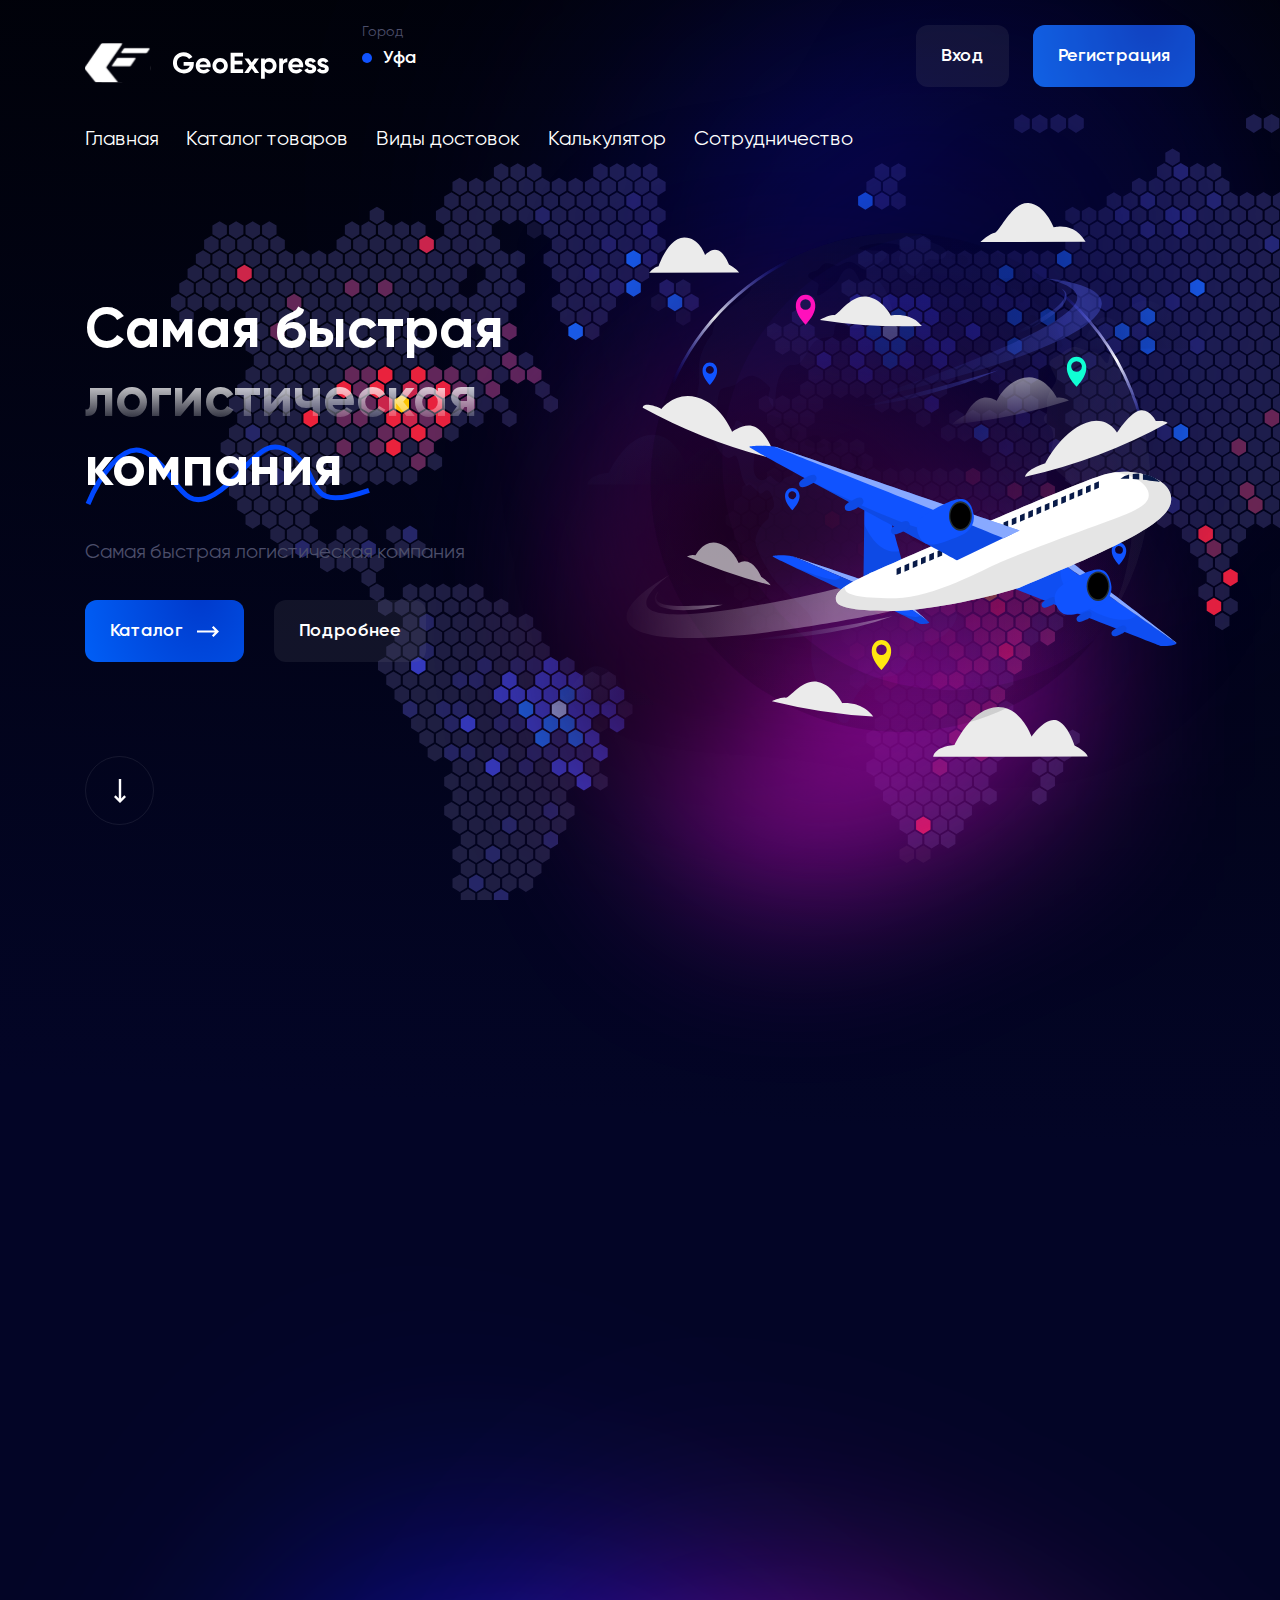
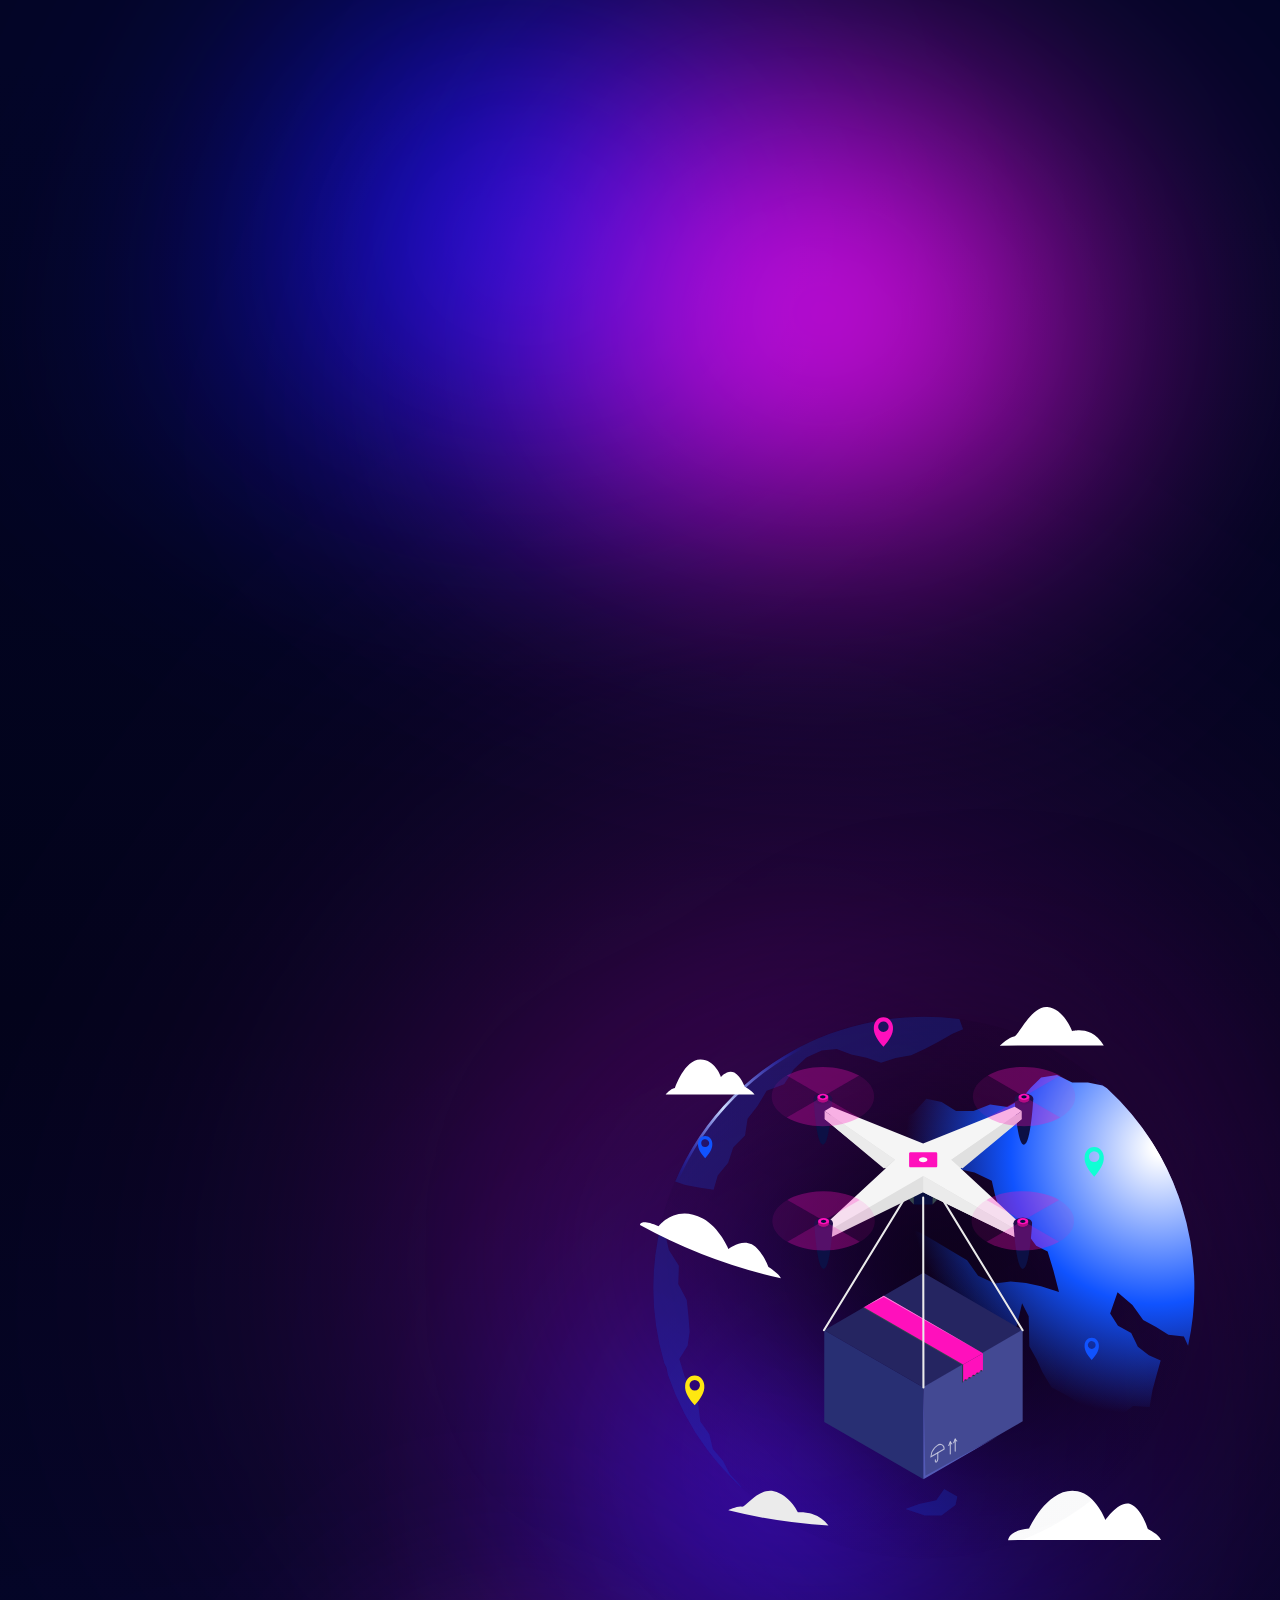
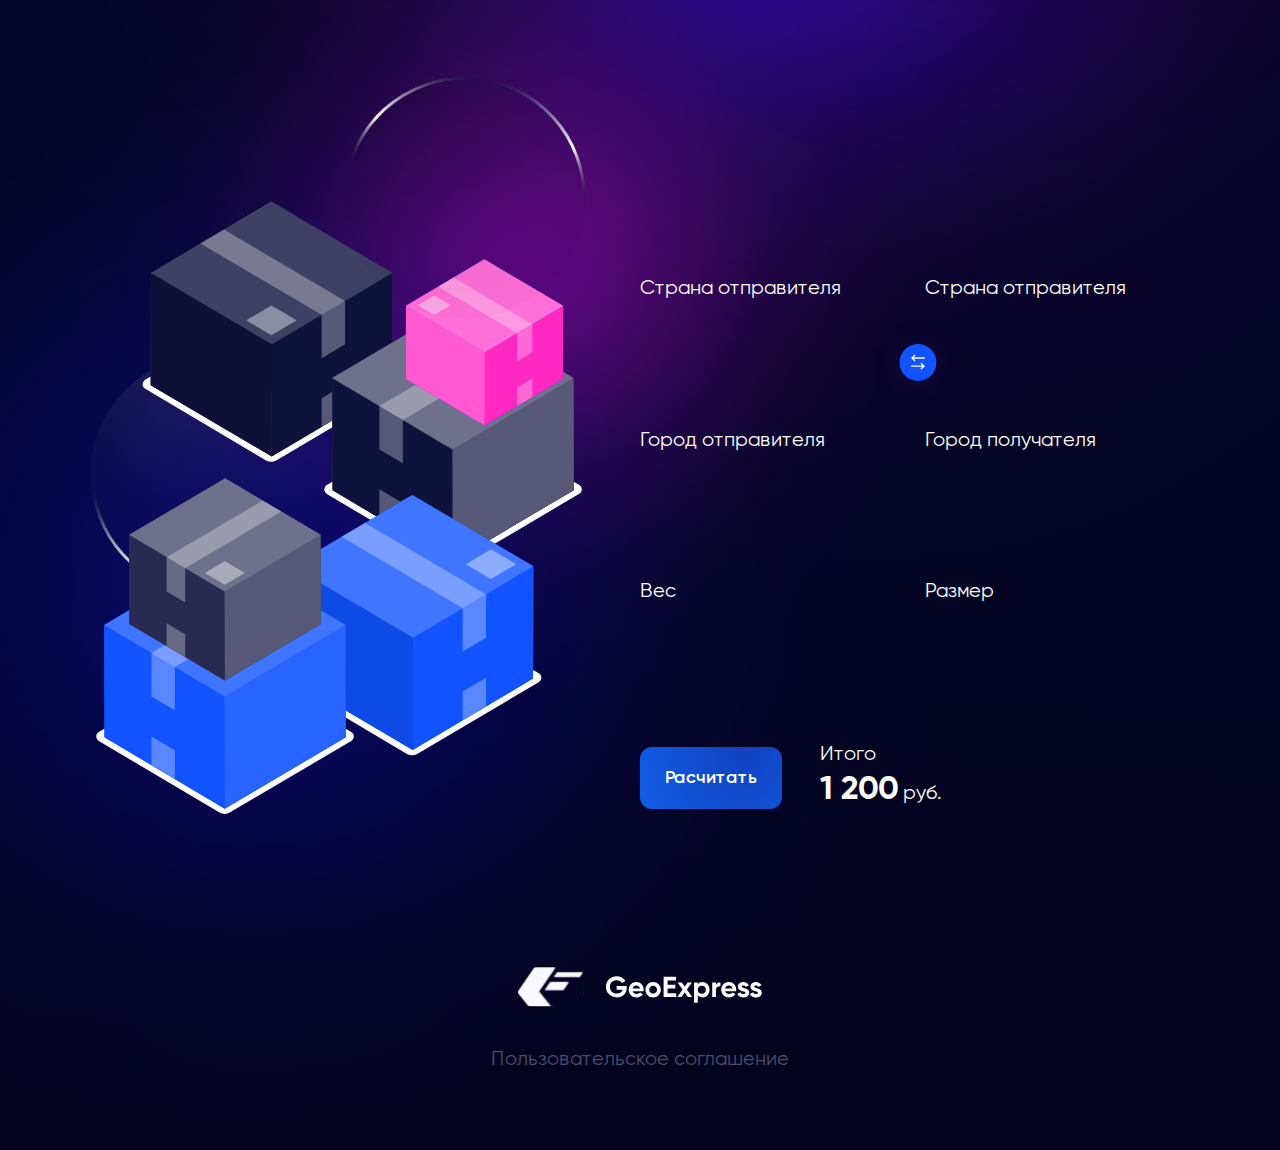
==== commit c379fd06: "Add files via upload" ====
--- a/index.html
+++ b/index.html
@@ -13,7 +13,7 @@
 <body>
 	<div class="wrapper">
 		<header class="header">
-			<div class="container">
+			<div class="container header__container">
 				<div class="header__body">
 					<a href="#" class="logo header__logo">
 						<img src="img/logo.svg" alt="Logo">
@@ -48,13 +48,13 @@
 							<a class="menu__link text" href="#">Главная</a>
 						</li>
 						<li class="menu__item">
-							<a class="menu__link text" href="#">Каталог товаров</a>
-						</li>
-						<li class="menu__item">
-							<a class="menu__link text" href="#">Виды достовок</a>
-						</li>
-						<li class="menu__item">
-							<a class="menu__link text " href="#">Калькулятор</a>
+							<a class="menu__link text" data-href="catalog" href="#catalog">Каталог товаров</a>
+						</li>
+						<li class="menu__item">
+							<a class="menu__link text" href="#types">Виды достовок</a>
+						</li>
+						<li class="menu__item">
+							<a class="menu__link text " href="#calculate">Калькулятор</a>
 						</li>
 						<li class="menu__item">
 							<a class="menu__link text" href="#">Сотрудничество</a>
@@ -84,11 +84,11 @@
 					<button data-anim class="hello__scroll" type="button"></button>
 				</div>
 			</section>
-			<section class="catalog">
+			<section id="catalog" class="catalog">
 				<div class="container catalog__container">
 					<h2 data-anim class="title catalog__title">Каталог товаров</h2>
-					<div data-anim class="catalog__content">
-						<div class="catalog__card card">
+					<div class="catalog__content">
+						<div data-anim class="catalog__card card">
 							<div class="card__body">
 								<a class="card__image" href="#">
 									<img src="img/catalog/01.jpg" alt="">
@@ -109,7 +109,7 @@
 								</div>
 							</div>
 						</div>
-						<div class="catalog__card card">
+						<div data-anim class="catalog__card card">
 							<div class="card__body">
 								<a class="card__image" href="#">
 									<img src="img/catalog/02.jpg" alt="">
@@ -130,7 +130,7 @@
 								</div>
 							</div>
 						</div>
-						<div  class="catalog__card card">
+						<div data-anim class="catalog__card card">
 							<div class="card__body">
 								<a class="card__image" href="#">
 									<img src="img/catalog/03.jpg" alt="">
@@ -151,7 +151,7 @@
 								</div>
 							</div>
 						</div>
-						<div  class="catalog__card card">
+						<div data-anim class="catalog__card card">
 							<div class="card__body">
 								<a class="card__image" href="#">
 									<img src="img/catalog/04.jpg" alt="">
@@ -177,7 +177,7 @@
 					</div>
 				</div>
 			</section>
-			<section class="types">
+			<section id="types" class="types">
 				<div class="container types__container">
 					<div class="types__info">
             <div data-anim class="types__head head">
@@ -224,8 +224,130 @@
 					<div class="pink-decor types__pink-decor"></div>
 				</div>
 			</section>
+			<section id="calculate" class="calculate">
+				<div class="container calculate__container">
+					<div class="calculate__media">
+						<img src="img/calculate/01.svg" alt="" class="calculate__image">
+						<div class="blue-decor calculate__blue-decor"></div>
+						<div class="pink-decor calculate__pink-decor"></div>
+					</div>
+					<div class="calculate__info">
+						<div data-anim class="calculate__head head">
+              <h2 class="head__title title">Калькулятор</h2>
+              <div class="head__descr descr">Самая быстрая логистическая компания</div>
+            </div>
+						<form action="#" class="calculate__form calculate-form">
+							<div class="calculate-form__body">
+								<div data-anim class="calculate-form__row">
+									<div class="calculate-form__item">
+										<div class="calculate-form__item-title">Страна отправителя</div>
+										<div class="calculate-form__select calculate-select">
+											<button type="button" class="calculate-select__head">
+												<span class="calculate-select__icon">
+													<img src="img/icons/countries/georgia.png" alt="">
+												</span>
+												<span class="calculate-select__country">Грузия</span>
+											</button>
+											<ul class="calculate-select__list">
+												<li class="calculate-select__item">
+													<div class="calculate-select__icon">
+														<img src="img/icons/countries/georgia.png" alt="">
+													</div>
+													<div class="calculate-select__country">Грузия</div>
+												</li>
+											</ul>
+										</div>
+									</div>
+									<div class="calculate-form__item">
+										<div class="calculate-form__item-title">Страна отправителя</div>
+										<div class="calculate-form__select calculate-select">
+											<button type="button" class="calculate-select__head">
+												<span class="calculate-select__icon">
+													<img src="img/icons/countries/es.png" alt="">
+												</span>
+												<span class="calculate-select__country">Россия</span>
+											</button>
+											<ul class="calculate-select__list">
+												<li class="calculate-select__item">
+													<div class="calculate-select__icon">
+														<img src="img/icons/countries/georgia.png" alt="">
+													</div>
+													<div class="calculate-select__country">Грузия</div>
+												</li>
+											</ul>
+										</div>
+									</div>
+									<button type="button" class="calculate-form__change"></button>
+								</div>
+								<div data-anim class="calculate-form__row">
+									<div class="calculate-form__item">
+										<div class="calculate-form__item-title">Город отправителя</div>
+										<div class="calculate-form__select calculate-select">
+											<button type="button" class="calculate-select__head">
+												<span class="calculate-select__country">Грузия</span>
+											</button>
+											<ul class="calculate-select__list">
+												<li class="calculate-select__item">
+													<div class="calculate-select__country">Грузия</div>
+												</li>
+											</ul>
+										</div>
+									</div>
+									<div class="calculate-form__item">
+										<div class="calculate-form__item-title">Город получателя</div>
+										<div class="calculate-form__select calculate-select">
+											<button type="button" class="calculate-select__head">
+												<span class="calculate-select__country">Россия</span>
+											</button>
+											<ul class="calculate-select__list">
+												<li class="calculate-select__item">
+													<div class="calculate-select__country">Грузия</div>
+												</li>
+											</ul>
+										</div>
+									</div>
+								</div>
+								<div data-anim class="calculate-form__row">
+									<div class="calculate-form__item">
+										<div class="calculate-form__item-title">Вес</div>
+										<div class="calculate-form__weight">
+											<input type="text" placeholder="Вес">
+										</div>
+									</div>
+									<div class="calculate-form__item">
+										<div class="calculate-form__item-title">Размер</div>
+										<div class="calculate-form__select calculate-select">
+											<button type="button" class="calculate-select__head">
+												<span class="calculate-select__country">Маленький</span>
+											</button>
+											<ul class="calculate-select__list">
+												<li class="calculate-select__item">
+													<div class="calculate-select__country">Средний</div>
+												</li>
+											</ul>
+										</div>
+									</div>
+								</div>
+							</div>
+							<div class="calculate-form__footer">
+								<button type="submit" class="calculate-form__button button button_blue">Расчитать</button>
+								<div class="calculate-form__total">
+									Итого <span>1 200</span>
+								</div>
+							</div>
+						</form>
+					</div>
+				</div>
+			</section>
 		</main>
-		<footer class="footer"></footer>
+		<footer class="footer">
+			<div class="container footer__container">
+				<a href="#" class="logo footer__logo">
+					<img src="img/logo.svg" alt="Logo">
+				</a>
+				<a href="#" class="footer__terms text">Пользовательское соглашение</a>
+			</div>
+		</footer>
 	</div>
 
 
--- a/css/style.min.css
+++ b/css/style.min.css
@@ -1 +1 @@
-@font-face{font-family:"Gilroy";src:local("Gilroy Regular"),local("Gilroy-Regular"),url("../fonts/Gilroy-Regular.woff2") format("woff2"),url("../fonts/Gilroy-Regular.woff") format("woff");font-weight:400;font-style:normal}@font-face{font-family:"Gilroy";src:local("Gilroy Semibold"),local("Gilroy-Semibold"),url("../fonts/Gilroy-Semibold.woff2") format("woff2"),url("../fonts/Gilroy-Semibold.woff") format("woff");font-weight:600;font-style:normal}@font-face{font-family:"Gilroy";src:local("Gilroy Bold"),local("Gilroy-Bold"),url("../fonts/Gilroy-Bold.woff2") format("woff2"),url("../fonts/Gilroy-Bold.woff") format("woff");font-weight:700;font-style:normal}*{padding:0;margin:0;border:0}*,*:before,*:after{-webkit-box-sizing:border-box;box-sizing:border-box}:focus,:active{outline:none}a:focus,a:active{outline:none}nav,footer,header,aside{display:block}html,body{height:100%;widows:100%;-ms-text-size-adjust:100%;-moz-text-size-adjust:100%;-webkit-text-size-adjust:100%}input,button,textarea{font-family:inherit}input::-ms-clear{display:none}button{cursor:pointer}button::-moz-focus-inner{padding:0;border:0}a,a:visited{text-decoration:none}a:hover{text-decoration:none}ul li{list-style:none}img{vertical-align:top}h1,h2,h3,h4,h5,h6{font-size:inherit;font-weight:400}.burger{-ms-flex-item-align:center;-ms-grid-row-align:center;align-self:center;display:none;width:30px;height:20px;position:relative;z-index:3;background:none}.burger::after,.burger::before,.burger span{position:absolute;left:0;width:100%;height:10%;background:#fff;-webkit-transition:all .3s;-o-transition:all .3s;transition:all .3s}.burger::after,.burger::before{content:""}.burger::before{top:0}.burger::after{bottom:0}.burger span{top:50%;-webkit-transform:scaleX(1) translate(0, -50%);-ms-transform:scaleX(1) translate(0, -50%);transform:scaleX(1) translate(0, -50%)}.burger.active::before{top:9px;-webkit-transform:rotate(-40deg);-ms-transform:rotate(-40deg);transform:rotate(-40deg)}.burger.active::after{bottom:9px;-webkit-transform:rotate(40deg);-ms-transform:rotate(40deg);transform:rotate(40deg)}.burger.active span{-webkit-transform:scaleX(0);-ms-transform:scaleX(0);transform:scaleX(0)}@media(max-width: 768px){.burger{display:block}}.text{line-height:125%}.button{background:rgba(116,116,128,.15);display:-webkit-inline-box;display:-ms-inline-flexbox;display:inline-flex;-webkit-column-gap:14px;-moz-column-gap:14px;column-gap:14px;border-radius:12px;padding:20px 25px;font-size:18px;line-height:124.4%;color:#fff;-webkit-transition:background .4s ease;-o-transition:background .4s ease;transition:background .4s ease;position:relative;font-weight:600}@media(max-width: 768px){.button{padding:12px 18px;font-size:16px}}.button::before,.button::after{-webkit-transition:.4s ease;-o-transition:.4s ease;transition:.4s ease}@media(any-hover: hover){.button:hover{background:rgba(116,116,128,.5)}}.button_blue{overflow:hidden}.button_blue::before{content:"";position:absolute;top:0;left:0;width:100%;height:100%;z-index:-1;background:-o-radial-gradient(72.88% -14.71%, 95.59% 335.85%, #0039CB 0%, #0066FF 100%);background:radial-gradient(95.59% 335.85% at 72.88% -14.71%, #0039CB 0%, #0066FF 100%)}@media(any-hover: hover){.button_blue:hover::before{-webkit-transform:translateX(100%);-ms-transform:translateX(100%);transform:translateX(100%)}}@media(any-hover: hover){.button_arrow:hover::after{-webkit-transform:translateY(6px) translateX(7px);-ms-transform:translateY(6px) translateX(7px);transform:translateY(6px) translateX(7px)}}.button_arrow::after{content:"";-webkit-transform:translateY(6px);-ms-transform:translateY(6px);transform:translateY(6px);width:22px;-webkit-box-flex:0;-ms-flex:0 0 22px;flex:0 0 22px;height:11px;z-index:3;background-image:url("../img/icons/arrow-1.svg");background-size:cover;background-repeat:no-repeat}.logo img{max-width:100%}@media(max-width: 768px){.logo{max-width:180px}}@media(max-width: 450px){.logo{max-width:150px}}.title{line-height:123.9%;font-weight:700;color:#fff;font-size:46px}@media(max-width: 1110px){.title{font-size:calc(25px + .0265822785*(100vw - 320px))}}@media(max-width: 320px){.title{font-size:25px}}.descr{color:#4c4e6a}@media(max-width: 768px){.descr{color:#8083ae}}@media(min-width: 769px){.text-gradient{background:-webkit-gradient(linear, left top, left bottom, from(#FFFFFF), to(rgba(255, 255, 255, 0)));background:-o-linear-gradient(top, #FFFFFF 0%, rgba(255, 255, 255, 0) 100%);background:linear-gradient(180deg, #FFFFFF 0%, rgba(255, 255, 255, 0) 100%);-webkit-background-clip:text;-webkit-text-fill-color:rgba(0,0,0,0);background-clip:text;text-fill-color:rgba(0,0,0,0)}}.pink-decor{background-image:url("../img/decor/pink-decor.svg");background-size:cover;background-repeat:no-repeat;position:absolute}.blue-decor{background-image:url("../img/decor/blue-decor.svg");background-size:cover;background-repeat:no-repeat;position:absolute}.head.anim-on .head__title,.head.anim-on .head__descr{opacity:1}.head__title{margin-bottom:.5em;opacity:0;-webkit-transition:1.2s ease;-o-transition:1.2s ease;transition:1.2s ease}.head__descr{opacity:0;-webkit-transition:1.2s ease .2s;-o-transition:1.2s ease .2s;transition:1.2s ease .2s}.header{padding-top:25px;z-index:99;position:absolute;left:0;right:0}.header__body{display:-webkit-box;display:-ms-flexbox;display:flex;margin-bottom:40px;-webkit-column-gap:32px;-moz-column-gap:32px;column-gap:32px;-webkit-box-align:start;-ms-flex-align:start;align-items:start}@media(max-width: 1110px){.header__body{margin-bottom:calc(20px + .0253164557*(100vw - 320px))}}@media(max-width: 320px){.header__body{margin-bottom:20px}}@media(max-width: 1110px){.header__body{-webkit-column-gap:calc(15px + .0215189873*(100vw - 320px));-moz-column-gap:calc(15px + .0215189873*(100vw - 320px));column-gap:calc(15px + .0215189873*(100vw - 320px))}}@media(max-width: 320px){.header__body{-webkit-column-gap:15px;-moz-column-gap:15px;column-gap:15px}}@media(max-width: 600px){.header__body{-webkit-box-pack:justify;-ms-flex-pack:justify;justify-content:space-between}}.header__logo{margin-top:18px;-webkit-box-flex:0;-ms-flex:0 0 auto;flex:0 0 auto}.header__actions{display:-webkit-box;display:-ms-flexbox;display:flex;-webkit-box-align:center;-ms-flex-align:center;align-items:center;-webkit-box-pack:end;-ms-flex-pack:end;justify-content:end;-webkit-box-flex:1;-ms-flex:1 1 auto;flex:1 1 auto;-webkit-column-gap:24px;-moz-column-gap:24px;column-gap:24px}@media(max-width: 1110px){.header__actions{-webkit-column-gap:calc(12px + .0151898734*(100vw - 320px));-moz-column-gap:calc(12px + .0151898734*(100vw - 320px));column-gap:calc(12px + .0151898734*(100vw - 320px))}}@media(max-width: 320px){.header__actions{-webkit-column-gap:12px;-moz-column-gap:12px;column-gap:12px}}@media(max-width: 600px){.header__actions{-webkit-box-pack:start;-ms-flex-pack:start;justify-content:start;margin-top:30px}}.select__button{font-size:14px;line-height:114.2857142857%;color:#4c4e6a;background:none;text-align:left}.select__name{display:block;margin-top:7px;font-weight:600;font-size:18px;line-height:116.6666666667%;color:#fff;display:-webkit-box;display:-ms-flexbox;display:flex;-webkit-box-align:center;-ms-flex-align:center;align-items:center;-webkit-column-gap:11px;-moz-column-gap:11px;column-gap:11px}.select__name::before{content:"";width:10px;-webkit-box-flex:0;-ms-flex:0 0 10px;flex:0 0 10px;height:10px;background:#1053ff;border-radius:50%}.select__list{display:none}@media(max-width: 768px){.menu{position:fixed;width:100%;height:100%;overflow:auto;top:0;left:-100%;background:rgba(0,0,0,.95);padding:40px;padding-top:120px;-webkit-transition:left .5s;-o-transition:left .5s;transition:left .5s}}@media(max-width: 768px)and (max-width: 1110px){.menu{padding-top:calc(90px + .0379746835*(100vw - 320px))}}@media(max-width: 768px)and (max-width: 320px){.menu{padding-top:90px}}@media(max-width: 768px){.menu.active{left:0}}.menu__list{display:-webkit-box;display:-ms-flexbox;display:flex;-webkit-box-align:center;-ms-flex-align:center;align-items:center;-webkit-column-gap:28px;-moz-column-gap:28px;column-gap:28px}@media(max-width: 1110px){.menu__list{-webkit-column-gap:calc(15px + .0164556962*(100vw - 320px));-moz-column-gap:calc(15px + .0164556962*(100vw - 320px));column-gap:calc(15px + .0164556962*(100vw - 320px))}}@media(max-width: 320px){.menu__list{-webkit-column-gap:15px;-moz-column-gap:15px;column-gap:15px}}@media(max-width: 768px){.menu__list{-webkit-box-orient:vertical;-webkit-box-direction:normal;-ms-flex-direction:column;flex-direction:column;-webkit-box-align:stretch;-ms-flex-align:stretch;align-items:stretch;row-gap:20px;font-size:30px}}.menu__link{color:#fff;position:relative;display:block;width:100%}@media(any-hover: hover){.menu__link:hover::before{-webkit-transform:scale(1);-ms-transform:scale(1);transform:scale(1)}}.menu__link::before{content:"";position:absolute;bottom:-5px;width:100%;height:1px;background:#fff;-webkit-transform:scale(0);-ms-transform:scale(0);transform:scale(0);-webkit-transition:.4s ease;-o-transition:.4s ease;transition:.4s ease}.hello{background-image:url("../img/hello/map.svg");background-repeat:no-repeat;background-position:right 114px}@media(max-width: 992px){.hello{background:none}}.hello__container{min-height:100vh;padding-top:100px !important;padding-bottom:40px !important;display:-webkit-box;display:-ms-flexbox;display:flex;-webkit-box-align:center;-ms-flex-align:center;align-items:center;position:relative;row-gap:20px}@media(max-width: 768px){.hello__container{-webkit-box-orient:vertical;-webkit-box-direction:normal;-ms-flex-direction:column;flex-direction:column}}.hello__info{-webkit-box-flex:0;-ms-flex:0 0 41.8918918919%;flex:0 0 41.8918918919%;padding-right:20px;position:relative;z-index:7}.hello__info.anim-on .hello__title,.hello__info.anim-on .hello__descr,.hello__info.anim-on .hello__button{opacity:1;-webkit-transform:translate(0);-ms-transform:translate(0);transform:translate(0)}.hello__title{font-size:56px;opacity:0;-webkit-transition:1.2s ease;-o-transition:1.2s ease;transition:1.2s ease;font-size:56px;margin-bottom:35px}@media(max-width: 1110px){.hello__title{font-size:calc(30px + .0329113924*(100vw - 320px))}}@media(max-width: 320px){.hello__title{font-size:30px}}@media(max-width: 1110px){.hello__title{margin-bottom:calc(15px + .0253164557*(100vw - 320px))}}@media(max-width: 320px){.hello__title{margin-bottom:15px}}@media(min-width: 769px){.hello__title{background-image:url("../img/decor/text-decor.svg");background-repeat:no-repeat;background-position:0 bottom}}.hello__descr{margin-bottom:35px;-webkit-transition:1.2s ease .2s;-o-transition:1.2s ease .2s;transition:1.2s ease .2s;opacity:0}@media(max-width: 1110px){.hello__descr{margin-bottom:calc(15px + .0253164557*(100vw - 320px))}}@media(max-width: 320px){.hello__descr{margin-bottom:15px}}.hello__actions{display:-webkit-box;display:-ms-flexbox;display:flex;-webkit-column-gap:30px;-moz-column-gap:30px;column-gap:30px}@media(max-width: 1110px){.hello__actions{-webkit-column-gap:calc(20px + .0126582278*(100vw - 320px));-moz-column-gap:calc(20px + .0126582278*(100vw - 320px));column-gap:calc(20px + .0126582278*(100vw - 320px))}}@media(max-width: 320px){.hello__actions{-webkit-column-gap:20px;-moz-column-gap:20px;column-gap:20px}}.hello__button{opacity:0;-webkit-transition:background .4s ease,opacity 1s ease .4s,-webkit-transform 1s ease .4s;transition:background .4s ease,opacity 1s ease .4s,-webkit-transform 1s ease .4s;-o-transition:background .4s ease,transform 1s ease .4s,opacity 1s ease .4s;transition:background .4s ease,transform 1s ease .4s,opacity 1s ease .4s;transition:background .4s ease,transform 1s ease .4s,opacity 1s ease .4s,-webkit-transform 1s ease .4s}.hello__button_1{-webkit-transform:translateX(-70px);-ms-transform:translateX(-70px);transform:translateX(-70px)}.hello__button_2{-webkit-transform:translateX(70px);-ms-transform:translateX(70px);transform:translateX(70px)}.hello__scroll{width:69px;height:69px;border-radius:50%;border:1px solid rgba(255,255,255,.08);display:inline-block;background:none;position:absolute;left:15px;bottom:8.3333333333%;z-index:7;opacity:0;-webkit-transition:1.2s ease .6s;-o-transition:1.2s ease .6s;transition:1.2s ease .6s}.hello__scroll.anim-on{opacity:1}.hello__scroll::before{content:"";width:24px;height:12px;background-image:url("../img/icons/arrow-1.svg");position:absolute;top:50%;left:50%;-webkit-transform:translate(-50%, -50%) rotate(90deg);-ms-transform:translate(-50%, -50%) rotate(90deg);transform:translate(-50%, -50%) rotate(90deg);background-size:cover;background-repeat:no-repeat;-webkit-animation:scrollArrow 1.4s ease 0s alternate infinite;animation:scrollArrow 1.4s ease 0s alternate infinite;will-change:animation}@-webkit-keyframes scrollArrow{0%{-webkit-transform:translate(-50%, -50%) rotate(90deg);transform:translate(-50%, -50%) rotate(90deg)}100%{-webkit-transform:translate(-50%, 190%) rotate(90deg);transform:translate(-50%, 190%) rotate(90deg)}}@keyframes scrollArrow{0%{-webkit-transform:translate(-50%, -50%) rotate(90deg);transform:translate(-50%, -50%) rotate(90deg)}100%{-webkit-transform:translate(-50%, 190%) rotate(90deg);transform:translate(-50%, 190%) rotate(90deg)}}.hello__media{-webkit-box-flex:1;-ms-flex:1 1 auto;flex:1 1 auto;position:relative}.hello__image{max-width:100%;position:relative;z-index:3}.hello__image img{max-width:100%}.hello__pink-decor{width:54.5560747664%;height:85.3781512605%;position:absolute;left:17.523364486%;bottom:-20.1680672269%;z-index:1;-webkit-filter:blur(100px);filter:blur(100px)}.hello__blue-decor{position:absolute;width:44.1588785047%;height:69.243697479%;left:33.5280373832%;top:-22.8571428571%;z-index:1;-webkit-filter:blur(190px);filter:blur(190px);-webkit-transform:rotate(76.53deg);-ms-transform:rotate(76.53deg);transform:rotate(76.53deg)}.hello__radial-decor{position:absolute;background-size:cover;background-repeat:no-repeat;background-image:url("../img/decor/radial-decor.svg")}.hello__radial-decor_1{width:76.0514018692%;height:105.2100840336%;-webkit-filter:blur(70px);filter:blur(70px);-webkit-transform:rotate(4.17deg);-ms-transform:rotate(4.17deg);transform:rotate(4.17deg);left:0;bottom:-12.268907563%;z-index:2}.hello__radial-decor_2{right:5.8411214953%;width:81.7757009346%;height:107.5630252101%;z-index:2;top:-24.3697478992%;-webkit-filter:blur(60px);filter:blur(60px)}.catalog{padding-top:80px;overflow:hidden;padding-bottom:60px;position:relative;z-index:5}.catalog__title{margin-bottom:1.7826086957em;opacity:0;-webkit-transition:1.2s ease;-o-transition:1.2s ease;transition:1.2s ease}.catalog__title.anim-on{opacity:1}.catalog__content{display:-webkit-box;display:-ms-flexbox;display:flex;-ms-flex-wrap:wrap;flex-wrap:wrap;margin:0 -15px;row-gap:57px;position:relative}.catalog__content.anim-on .catalog__card{opacity:1}.catalog__pink-decor{width:467px;z-index:2;padding-bottom:508px;top:39.78%;right:15.695035%;-webkit-filter:blur(145px);filter:blur(145px);-webkit-transform:rotate(124.41deg);-ms-transform:rotate(124.41deg);transform:rotate(124.41deg)}.catalog__blue-decor{width:467px;z-index:1;padding-bottom:508px;top:34.78%;left:17.1631205674%;-webkit-filter:blur(145px);filter:blur(145px);-webkit-transform:rotate(124.41deg);-ms-transform:rotate(124.41deg);transform:rotate(124.41deg)}.catalog__card{-webkit-box-flex:1;-ms-flex:1 1 50%;flex:1 1 50%;padding:0 15px;position:relative;z-index:3;-webkit-transition:1.2s ease;-o-transition:1.2s ease;transition:1.2s ease;opacity:0}.catalog__card:nth-child(2){-webkit-transition-delay:.2s;-o-transition-delay:.2s;transition-delay:.2s}.catalog__card:nth-child(3){-webkit-transition-delay:.4s;-o-transition-delay:.4s;transition-delay:.4s}.catalog__card:nth-child(4){-webkit-transition-delay:.6s;-o-transition-delay:.6s;transition-delay:.6s}@media(max-width: 768px){.catalog__card{-webkit-box-flex:1;-ms-flex:1 1 100%;flex:1 1 100%}}.card__body{background:-o-linear-gradient(89.35deg, rgba(12, 14, 40, 0.54) -3.61%, rgba(12, 14, 40, 0.86) 45.21%, rgba(12, 14, 40, 0) 106.83%);background:linear-gradient(0.65deg, rgba(12, 14, 40, 0.54) -3.61%, rgba(12, 14, 40, 0.86) 45.21%, rgba(12, 14, 40, 0) 106.83%);border-radius:24px;overflow:hidden;height:100%;display:-webkit-box;display:-ms-flexbox;display:flex;-webkit-box-orient:vertical;-webkit-box-direction:normal;-ms-flex-direction:column;flex-direction:column}.card__image{display:block;overflow:hidden;position:relative;padding-bottom:50%}.card__image img,.card__image iframe{position:absolute;top:0;left:0;width:100%;height:100%;-o-object-fit:cover;object-fit:cover}@media(any-hover: hover){.card__image:hover::before{bottom:-100%}}.card__image::before{content:"";position:absolute;width:100%;height:100%;bottom:0;left:0;background:-webkit-gradient(linear, left top, left bottom, color-stop(63.3%, transparent), color-stop(93.52%, rgba(12, 14, 40, 0.86)));background:-o-linear-gradient(top, transparent 63.3%, rgba(12, 14, 40, 0.86) 93.52%);background:linear-gradient(180deg, transparent 63.3%, rgba(12, 14, 40, 0.86) 93.52%);z-index:2;-webkit-transition:1.3s ease;-o-transition:1.3s ease;transition:1.3s ease}.card__image img{max-width:100%}.card__info{padding:50px;padding-top:0;display:-webkit-box;display:-ms-flexbox;display:flex;-webkit-box-orient:vertical;-webkit-box-direction:normal;-ms-flex-direction:column;flex-direction:column;-webkit-box-align:start;-ms-flex-align:start;align-items:start;-webkit-box-flex:1;-ms-flex:1 1 auto;flex:1 1 auto}@media(max-width: 1110px){.card__info{padding:calc(20px + .0877192982*(100vw - 768px))}}@media(max-width: 768px){.card__info{padding:20px}}.card__brands{margin-bottom:74px;row-gap:10px;display:-webkit-box;display:-ms-flexbox;display:flex;-webkit-box-align:center;-ms-flex-align:center;align-items:center;pointer-events:none;margin-top:-25px;position:relative;z-index:3;-ms-flex-wrap:wrap;flex-wrap:wrap;-webkit-column-gap:20px;-moz-column-gap:20px;column-gap:20px}@media(max-width: 1110px){.card__brands{-webkit-column-gap:calc(10px + .0126582278*(100vw - 320px));-moz-column-gap:calc(10px + .0126582278*(100vw - 320px));column-gap:calc(10px + .0126582278*(100vw - 320px))}}@media(max-width: 320px){.card__brands{-webkit-column-gap:10px;-moz-column-gap:10px;column-gap:10px}}@media(max-width: 992px){.card__brands{margin-bottom:30px}}@media(max-width: 450px){.card__brands{margin-bottom:15px}}.card__title{font-weight:600;font-size:32px;line-height:123.9%;color:#fff;margin-bottom:15px}.card__text{color:#b2abc1;line-height:176.9%;margin-bottom:27px;-webkit-box-flex:1;-ms-flex:1 1 auto;flex:1 1 auto}@media(max-width: 992px){.card__text{font-size:18px}}@media(max-width: 768px){.card__text{font-size:16px}}@media(max-width: 450px){.card__text{margin-bottom:15px}}.types{padding-bottom:112px}@media(max-width: 1110px){.types{padding-bottom:calc(30px + .1037974684*(100vw - 320px))}}@media(max-width: 320px){.types{padding-bottom:30px}}.types__container{display:-webkit-box;display:-ms-flexbox;display:flex;-webkit-box-align:center;-ms-flex-align:center;align-items:center;position:relative}@media(max-width: 850px){.types__container{-ms-flex-wrap:wrap;flex-wrap:wrap}}.types__info{-webkit-box-flex:1;-ms-flex:1 1 50%;flex:1 1 50%;padding-right:36px;position:relative;z-index:2}@media(max-width: 850px){.types__info{-webkit-box-flex:1;-ms-flex:1 1 auto;flex:1 1 auto;margin-bottom:30px}}@media(max-width: 1110px){.types__info{padding-right:calc(15px + .0265822785*(100vw - 320px))}}@media(max-width: 320px){.types__info{padding-right:15px}}.types__head{margin-bottom:56px}@media(max-width: 992px){.types__head{margin-bottom:35px}}.types__list>*:not(:last-child){margin-bottom:30px}.types__list.anim-on .types__item{opacity:1;-webkit-transform:translateX(0);-ms-transform:translateX(0);transform:translateX(0)}.types__item{-webkit-transition:1.2s ease;-o-transition:1.2s ease;transition:1.2s ease;opacity:0}.types__item:nth-child(1){-webkit-transform:translateX(-60px);-ms-transform:translateX(-60px);transform:translateX(-60px)}.types__item:nth-child(2){-webkit-transition-delay:.2s;-o-transition-delay:.2s;transition-delay:.2s;-webkit-transform:translateX(60px);-ms-transform:translateX(60px);transform:translateX(60px)}.types__item:nth-child(3){-webkit-transition-delay:.4s;-o-transition-delay:.4s;transition-delay:.4s;-webkit-transform:translateX(-60px);-ms-transform:translateX(-60px);transform:translateX(-60px)}.types__media{-webkit-box-flex:1;-ms-flex:1 1 50%;flex:1 1 50%;position:relative}@media(max-width: 850px){.types__media{-webkit-box-flex:1;-ms-flex:1 1 auto;flex:1 1 auto}}.types__image{position:relative;z-index:3}@media(max-width: 850px){.types__image{text-align:center}}.types__image img{max-width:100%}.types__globe-decor{position:absolute;right:0;top:6.8143100511%;-webkit-filter:blur(110px);filter:blur(110px);z-index:2}.types__blue-decor{width:34.0540540541%;padding-bottom:37.1171171171%;-webkit-transform:rotate(-94.69deg);-ms-transform:rotate(-94.69deg);transform:rotate(-94.69deg);bottom:-13%;right:17%;-webkit-filter:blur(150px);filter:blur(150px)}.types__pink-decor{width:40%;padding-bottom:43.6036036036%;-webkit-transform:rotate(124.41deg);-ms-transform:rotate(124.41deg);transform:rotate(124.41deg);right:0;right:17%;-webkit-filter:blur(290px);filter:blur(290px)}.item-types{background:-o-linear-gradient(0.92deg, rgba(74, 78, 132, 0.14) -11.82%, rgba(8, 7, 42, 0.24) 107.57%);background:linear-gradient(89.08deg, rgba(74, 78, 132, 0.14) -11.82%, rgba(8, 7, 42, 0.24) 107.57%);border-radius:18px;overflow:hidden;border:2px solid rgba(255,255,255,.05);position:relative;z-index:5}.item-types.active .item-types__body{padding:0 32px 30px}@media(max-width: 1050px){.item-types.active .item-types__body{padding:0 22px 22px}}.item-types__button{width:100%;text-align:left;background:none;display:-webkit-box;display:-ms-flexbox;display:flex;-webkit-box-align:center;-ms-flex-align:center;align-items:center;padding:30px 32px;-webkit-column-gap:34px;-moz-column-gap:34px;column-gap:34px}@media(max-width: 1050px){.item-types__button{padding:22px}}@media(max-width: 1110px){.item-types__button{-webkit-column-gap:calc(20px + .017721519*(100vw - 320px));-moz-column-gap:calc(20px + .017721519*(100vw - 320px));column-gap:calc(20px + .017721519*(100vw - 320px))}}@media(max-width: 320px){.item-types__button{-webkit-column-gap:20px;-moz-column-gap:20px;column-gap:20px}}@media(any-hover: hover){.item-types__button:hover::after{opacity:1}}.item-types__button::after{content:"";-webkit-box-flex:0;-ms-flex:0 0 23px;flex:0 0 23px;height:23px;background-image:url("../img/icons/help.svg");background-size:cover;background-repeat:no-repeat;opacity:.36;-webkit-transition:.3s ease;-o-transition:.3s ease;transition:.3s ease}.item-types__button-text{-webkit-box-flex:1;-ms-flex:1 1 auto;flex:1 1 auto;font-weight:600;font-size:25px;line-height:123.9%;color:#fff}@media(max-width: 992px){.item-types__button-text{font-size:22px}}.item-types__icon{border-radius:2px;overflow:hidden;-webkit-box-flex:0;-ms-flex:0 0 46px;flex:0 0 46px;height:30px}.item-types__icon img{max-width:100%}.item-types__body{color:#fff;padding:0 32px;-webkit-transition:.3s ease;-o-transition:.3s ease;transition:.3s ease}@media(max-width: 1050px){.item-types__body{padding:0 22px}}body{font-family:"Gilroy",sans-serif;font-weight:400;font-size:20px}body.lock{overflow:hidden}.container{max-width:1140px;margin:0 auto;padding:0 15px}.wrapper{display:-webkit-box;display:-ms-flexbox;display:flex;-webkit-box-orient:vertical;-webkit-box-direction:normal;-ms-flex-direction:column;flex-direction:column;min-height:100%;position:relative}.wrapper::before{content:"";position:absolute;width:100%;height:100%;z-index:-1;background-image:-o-linear-gradient(266.42deg, #000104 -3.15%, #030526 26.1%, #030526 39.33%, #02031A 60.64%, #030526 74.95%, #04031C 101.43%);background-image:linear-gradient(183.58deg, #000104 -3.15%, #030526 26.1%, #030526 39.33%, #02031A 60.64%, #030526 74.95%, #04031C 101.43%);background-size:cover}.wrapper .main{-webkit-box-flex:1;-ms-flex:1 1 auto;flex:1 1 auto}+@font-face{font-family:"Gilroy";src:local("Gilroy Regular"),local("Gilroy-Regular"),url("../fonts/Gilroy-Regular.woff2") format("woff2"),url("../fonts/Gilroy-Regular.woff") format("woff");font-weight:400;font-style:normal}@font-face{font-family:"Gilroy";src:local("Gilroy Semibold"),local("Gilroy-Semibold"),url("../fonts/Gilroy-Semibold.woff2") format("woff2"),url("../fonts/Gilroy-Semibold.woff") format("woff");font-weight:600;font-style:normal}@font-face{font-family:"Gilroy";src:local("Gilroy Bold"),local("Gilroy-Bold"),url("../fonts/Gilroy-Bold.woff2") format("woff2"),url("../fonts/Gilroy-Bold.woff") format("woff");font-weight:700;font-style:normal}*{padding:0;margin:0;border:0}*,*:before,*:after{-webkit-box-sizing:border-box;box-sizing:border-box}:focus,:active{outline:none}a:focus,a:active{outline:none}nav,footer,header,aside{display:block}html,body{height:100%;widows:100%;-ms-text-size-adjust:100%;-moz-text-size-adjust:100%;-webkit-text-size-adjust:100%}input,button,textarea{font-family:inherit}input::-ms-clear{display:none}button{cursor:pointer}button::-moz-focus-inner{padding:0;border:0}a,a:visited{text-decoration:none}a:hover{text-decoration:none}ul li{list-style:none}img{vertical-align:top}h1,h2,h3,h4,h5,h6{font-size:inherit;font-weight:400}.burger{-ms-flex-item-align:center;-ms-grid-row-align:center;align-self:center;display:none;width:30px;height:20px;position:relative;z-index:3;background:none}.burger::after,.burger::before,.burger span{position:absolute;left:0;width:100%;height:10%;background:#fff;-webkit-transition:all .3s;-o-transition:all .3s;transition:all .3s}.burger::after,.burger::before{content:""}.burger::before{top:0}.burger::after{bottom:0}.burger span{top:50%;-webkit-transform:scaleX(1) translate(0, -50%);-ms-transform:scaleX(1) translate(0, -50%);transform:scaleX(1) translate(0, -50%)}.burger.active::before{top:9px;-webkit-transform:rotate(-40deg);-ms-transform:rotate(-40deg);transform:rotate(-40deg)}.burger.active::after{bottom:9px;-webkit-transform:rotate(40deg);-ms-transform:rotate(40deg);transform:rotate(40deg)}.burger.active span{-webkit-transform:scaleX(0);-ms-transform:scaleX(0);transform:scaleX(0)}@media(max-width: 768px){.burger{display:block}}.text{line-height:125%}.button{background:rgba(116,116,128,.15);display:-webkit-inline-box;display:-ms-inline-flexbox;display:inline-flex;-webkit-column-gap:14px;-moz-column-gap:14px;column-gap:14px;border-radius:12px;padding:20px 25px;font-size:18px;line-height:124.4%;color:#fff;-webkit-transition:background .4s ease;-o-transition:background .4s ease;transition:background .4s ease;position:relative;font-weight:600}@media(max-width: 768px){.button{padding:12px 18px;font-size:16px}}.button::before,.button::after{-webkit-transition:.4s ease;-o-transition:.4s ease;transition:.4s ease}@media(any-hover: hover){.button:hover{background:rgba(116,116,128,.5)}}.button_blue{overflow:hidden}.button_blue::before{content:"";position:absolute;top:0;left:0;width:100%;height:100%;z-index:-1;background:-o-radial-gradient(72.88% -14.71%, 95.59% 335.85%, #0039CB 0%, #0066FF 100%);background:radial-gradient(95.59% 335.85% at 72.88% -14.71%, #0039CB 0%, #0066FF 100%)}@media(any-hover: hover){.button_blue:hover::before{-webkit-transform:translateX(100%);-ms-transform:translateX(100%);transform:translateX(100%)}}@media(any-hover: hover){.button_arrow:hover::after{-webkit-transform:translateY(6px) translateX(7px);-ms-transform:translateY(6px) translateX(7px);transform:translateY(6px) translateX(7px)}}.button_arrow::after{content:"";-webkit-transform:translateY(6px);-ms-transform:translateY(6px);transform:translateY(6px);width:22px;-webkit-box-flex:0;-ms-flex:0 0 22px;flex:0 0 22px;height:11px;z-index:3;background-image:url("../img/icons/arrow-1.svg");background-size:cover;background-repeat:no-repeat}.logo img{max-width:100%}@media(max-width: 768px){.logo{max-width:180px}}@media(max-width: 450px){.logo{max-width:150px}}.title{line-height:123.9%;font-weight:700;color:#fff;font-size:46px}@media(max-width: 1110px){.title{font-size:calc(25px + .0265822785*(100vw - 320px))}}@media(max-width: 320px){.title{font-size:25px}}.descr{color:#4c4e6a}@media(max-width: 768px){.descr{color:#8083ae}}@media(min-width: 769px){.text-gradient{background:-webkit-gradient(linear, left top, left bottom, from(#FFFFFF), to(rgba(255, 255, 255, 0)));background:-o-linear-gradient(top, #FFFFFF 0%, rgba(255, 255, 255, 0) 100%);background:linear-gradient(180deg, #FFFFFF 0%, rgba(255, 255, 255, 0) 100%);-webkit-background-clip:text;-webkit-text-fill-color:rgba(0,0,0,0);background-clip:text;text-fill-color:rgba(0,0,0,0)}}.pink-decor{background-image:url("../img/decor/pink-decor.svg");background-size:cover;background-repeat:no-repeat;position:absolute;pointer-events:none}.blue-decor{background-image:url("../img/decor/blue-decor.svg");background-size:cover;background-repeat:no-repeat;position:absolute;pointer-events:none}.head.anim-on .head__title,.head.anim-on .head__descr{opacity:1}.head__title{margin-bottom:.5em;opacity:0;-webkit-transition:1.2s ease;-o-transition:1.2s ease;transition:1.2s ease}.head__descr{opacity:0;-webkit-transition:1.2s ease .2s;-o-transition:1.2s ease .2s;transition:1.2s ease .2s}.header{padding-top:25px;z-index:99;left:0;right:0;position:absolute}.header__container{position:relative}.header__body{display:-webkit-box;display:-ms-flexbox;display:flex;margin-bottom:40px;-webkit-column-gap:32px;-moz-column-gap:32px;column-gap:32px;-webkit-box-align:start;-ms-flex-align:start;align-items:start}@media(max-width: 1110px){.header__body{margin-bottom:calc(20px + .0253164557*(100vw - 320px))}}@media(max-width: 320px){.header__body{margin-bottom:20px}}@media(max-width: 1110px){.header__body{-webkit-column-gap:calc(15px + .0215189873*(100vw - 320px));-moz-column-gap:calc(15px + .0215189873*(100vw - 320px));column-gap:calc(15px + .0215189873*(100vw - 320px))}}@media(max-width: 320px){.header__body{-webkit-column-gap:15px;-moz-column-gap:15px;column-gap:15px}}@media(max-width: 600px){.header__body{-webkit-box-pack:justify;-ms-flex-pack:justify;justify-content:space-between}}.header__logo{margin-top:18px;-webkit-box-flex:0;-ms-flex:0 0 auto;flex:0 0 auto}.header__actions{display:-webkit-box;display:-ms-flexbox;display:flex;-webkit-box-align:center;-ms-flex-align:center;align-items:center;-webkit-box-pack:end;-ms-flex-pack:end;justify-content:end;-webkit-box-flex:1;-ms-flex:1 1 auto;flex:1 1 auto;-webkit-column-gap:24px;-moz-column-gap:24px;column-gap:24px}@media(max-width: 1110px){.header__actions{-webkit-column-gap:calc(12px + .0151898734*(100vw - 320px));-moz-column-gap:calc(12px + .0151898734*(100vw - 320px));column-gap:calc(12px + .0151898734*(100vw - 320px))}}@media(max-width: 320px){.header__actions{-webkit-column-gap:12px;-moz-column-gap:12px;column-gap:12px}}@media(max-width: 600px){.header__actions{-webkit-box-pack:start;-ms-flex-pack:start;justify-content:start;margin-top:30px}}.select__button{font-size:14px;line-height:114.2857142857%;color:#4c4e6a;background:none;text-align:left}.select__name{display:block;margin-top:7px;font-weight:600;font-size:18px;line-height:116.6666666667%;color:#fff;display:-webkit-box;display:-ms-flexbox;display:flex;-webkit-box-align:center;-ms-flex-align:center;align-items:center;-webkit-column-gap:11px;-moz-column-gap:11px;column-gap:11px}.select__name::before{content:"";width:10px;-webkit-box-flex:0;-ms-flex:0 0 10px;flex:0 0 10px;height:10px;background:#1053ff;border-radius:50%}.select__list{display:none}@media(max-width: 768px){.menu{position:fixed;width:100%;height:100%;overflow:auto;top:0;left:-100%;background:rgba(0,0,0,.95);padding:40px;padding-top:120px;-webkit-transition:left .5s;-o-transition:left .5s;transition:left .5s}}@media(max-width: 768px)and (max-width: 1110px){.menu{padding-top:calc(90px + .0379746835*(100vw - 320px))}}@media(max-width: 768px)and (max-width: 320px){.menu{padding-top:90px}}@media(max-width: 768px){.menu.active{left:0}}.menu__list{display:-webkit-box;display:-ms-flexbox;display:flex;-webkit-box-align:center;-ms-flex-align:center;align-items:center;-webkit-column-gap:28px;-moz-column-gap:28px;column-gap:28px}@media(max-width: 1110px){.menu__list{-webkit-column-gap:calc(15px + .0164556962*(100vw - 320px));-moz-column-gap:calc(15px + .0164556962*(100vw - 320px));column-gap:calc(15px + .0164556962*(100vw - 320px))}}@media(max-width: 320px){.menu__list{-webkit-column-gap:15px;-moz-column-gap:15px;column-gap:15px}}@media(max-width: 768px){.menu__list{-webkit-box-orient:vertical;-webkit-box-direction:normal;-ms-flex-direction:column;flex-direction:column;-webkit-box-align:stretch;-ms-flex-align:stretch;align-items:stretch;row-gap:20px;font-size:30px}}.menu__link{color:#fff;position:relative;display:block;width:100%}@media(any-hover: hover){.menu__link:hover::before{-webkit-transform:scale(1);-ms-transform:scale(1);transform:scale(1)}}.menu__link::before{content:"";position:absolute;bottom:-5px;width:100%;height:1px;background:#fff;-webkit-transform:scale(0);-ms-transform:scale(0);transform:scale(0);-webkit-transition:.4s ease;-o-transition:.4s ease;transition:.4s ease}.footer{padding-bottom:78px}@media(max-width: 1110px){.footer{padding-bottom:calc(30px + .0607594937*(100vw - 320px))}}@media(max-width: 320px){.footer{padding-bottom:30px}}.footer__container{display:-webkit-box;display:-ms-flexbox;display:flex;-webkit-box-orient:vertical;-webkit-box-direction:normal;-ms-flex-direction:column;flex-direction:column;-webkit-box-align:center;-ms-flex-align:center;align-items:center;row-gap:40px}@media(max-width: 1110px){.footer__container{row-gap:calc(10px + .0379746835*(100vw - 320px))}}@media(max-width: 320px){.footer__container{row-gap:10px}}.footer__terms{color:#4c4e6a;-webkit-transition:.3s ease;-o-transition:.3s ease;transition:.3s ease;text-align:center}@media(any-hover: hover){.footer__terms:hover{color:#8688ae}}.hello{background-image:url("../img/hello/map.svg");background-repeat:no-repeat;background-position:right -322px top 114px}@media(max-width: 992px){.hello{background:none}}.hello__container{min-height:100vh;padding-top:100px !important;padding-bottom:40px !important;display:-webkit-box;display:-ms-flexbox;display:flex;-webkit-box-align:center;-ms-flex-align:center;align-items:center;position:relative;row-gap:20px}@media(max-width: 768px){.hello__container{-webkit-box-orient:vertical;-webkit-box-direction:normal;-ms-flex-direction:column;flex-direction:column}}.hello__info{-webkit-box-flex:0;-ms-flex:0 0 41.8918918919%;flex:0 0 41.8918918919%;padding-right:20px;position:relative;z-index:7}.hello__info.anim-on .hello__title,.hello__info.anim-on .hello__descr,.hello__info.anim-on .hello__button{opacity:1;-webkit-transform:translate(0);-ms-transform:translate(0);transform:translate(0)}.hello__title{font-size:56px;opacity:0;-webkit-transition:1.2s ease;-o-transition:1.2s ease;transition:1.2s ease;font-size:56px;margin-bottom:35px}@media(max-width: 1110px){.hello__title{font-size:calc(30px + .0329113924*(100vw - 320px))}}@media(max-width: 320px){.hello__title{font-size:30px}}@media(max-width: 1110px){.hello__title{margin-bottom:calc(15px + .0253164557*(100vw - 320px))}}@media(max-width: 320px){.hello__title{margin-bottom:15px}}@media(min-width: 769px){.hello__title{background-image:url("../img/decor/text-decor.svg");background-repeat:no-repeat;background-position:0 bottom}}.hello__descr{margin-bottom:35px;-webkit-transition:1.2s ease .2s;-o-transition:1.2s ease .2s;transition:1.2s ease .2s;opacity:0}@media(max-width: 1110px){.hello__descr{margin-bottom:calc(15px + .0253164557*(100vw - 320px))}}@media(max-width: 320px){.hello__descr{margin-bottom:15px}}.hello__actions{display:-webkit-box;display:-ms-flexbox;display:flex;-webkit-column-gap:30px;-moz-column-gap:30px;column-gap:30px}@media(max-width: 1110px){.hello__actions{-webkit-column-gap:calc(20px + .0126582278*(100vw - 320px));-moz-column-gap:calc(20px + .0126582278*(100vw - 320px));column-gap:calc(20px + .0126582278*(100vw - 320px))}}@media(max-width: 320px){.hello__actions{-webkit-column-gap:20px;-moz-column-gap:20px;column-gap:20px}}.hello__button{opacity:0;-webkit-transition:background .4s ease,opacity 1s ease .4s,-webkit-transform 1s ease .4s;transition:background .4s ease,opacity 1s ease .4s,-webkit-transform 1s ease .4s;-o-transition:background .4s ease,transform 1s ease .4s,opacity 1s ease .4s;transition:background .4s ease,transform 1s ease .4s,opacity 1s ease .4s;transition:background .4s ease,transform 1s ease .4s,opacity 1s ease .4s,-webkit-transform 1s ease .4s}.hello__button_1{-webkit-transform:translateX(-70px);-ms-transform:translateX(-70px);transform:translateX(-70px)}.hello__button_2{-webkit-transform:translateX(70px);-ms-transform:translateX(70px);transform:translateX(70px)}.hello__scroll{width:69px;height:69px;border-radius:50%;border:1px solid rgba(255,255,255,.08);display:inline-block;background:none;position:absolute;left:15px;bottom:8.3333333333%;z-index:7;opacity:0;-webkit-transition:1.2s ease .6s;-o-transition:1.2s ease .6s;transition:1.2s ease .6s}.hello__scroll.anim-on{opacity:1}.hello__scroll::before{content:"";width:24px;height:12px;background-image:url("../img/icons/arrow-1.svg");position:absolute;top:50%;left:50%;-webkit-transform:translate(-50%, -50%) rotate(90deg);-ms-transform:translate(-50%, -50%) rotate(90deg);transform:translate(-50%, -50%) rotate(90deg);background-size:cover;background-repeat:no-repeat;-webkit-animation:scrollArrow 1.4s ease 0s alternate infinite;animation:scrollArrow 1.4s ease 0s alternate infinite;will-change:animation}@-webkit-keyframes scrollArrow{0%{-webkit-transform:translate(-50%, -50%) rotate(90deg);transform:translate(-50%, -50%) rotate(90deg)}100%{-webkit-transform:translate(-50%, 190%) rotate(90deg);transform:translate(-50%, 190%) rotate(90deg)}}@keyframes scrollArrow{0%{-webkit-transform:translate(-50%, -50%) rotate(90deg);transform:translate(-50%, -50%) rotate(90deg)}100%{-webkit-transform:translate(-50%, 190%) rotate(90deg);transform:translate(-50%, 190%) rotate(90deg)}}.hello__media{-webkit-box-flex:1;-ms-flex:1 1 auto;flex:1 1 auto;position:relative}.hello__image{max-width:100%;position:relative;z-index:3}.hello__image img{max-width:100%}.hello__pink-decor{width:54.5560747664%;height:85.3781512605%;position:absolute;left:17.523364486%;bottom:-20.1680672269%;z-index:1;-webkit-filter:blur(100px);filter:blur(100px)}.hello__blue-decor{position:absolute;width:44.1588785047%;height:69.243697479%;left:33.5280373832%;top:-22.8571428571%;z-index:1;-webkit-filter:blur(190px);filter:blur(190px);-webkit-transform:rotate(76.53deg);-ms-transform:rotate(76.53deg);transform:rotate(76.53deg)}.hello__radial-decor{position:absolute;background-size:cover;background-repeat:no-repeat;background-image:url("../img/decor/radial-decor.svg")}.hello__radial-decor_1{width:76.0514018692%;height:105.2100840336%;-webkit-filter:blur(70px);filter:blur(70px);-webkit-transform:rotate(4.17deg);-ms-transform:rotate(4.17deg);transform:rotate(4.17deg);left:0;bottom:-12.268907563%;z-index:2}.hello__radial-decor_2{right:5.8411214953%;width:81.7757009346%;height:107.5630252101%;z-index:2;top:-24.3697478992%;-webkit-filter:blur(60px);filter:blur(60px)}.catalog{padding-top:80px;overflow:hidden;padding-bottom:60px;position:relative;z-index:5}.catalog__title{margin-bottom:1.7826086957em;opacity:0;-webkit-transition:1.2s ease;-o-transition:1.2s ease;transition:1.2s ease}.catalog__title.anim-on{opacity:1}.catalog__content{display:-webkit-box;display:-ms-flexbox;display:flex;-ms-flex-wrap:wrap;flex-wrap:wrap;margin:0 -15px;row-gap:57px;position:relative}.catalog__pink-decor{width:467px;z-index:2;padding-bottom:508px;top:39.78%;right:15.695035%;-webkit-filter:blur(145px);filter:blur(145px);-webkit-transform:rotate(124.41deg);-ms-transform:rotate(124.41deg);transform:rotate(124.41deg)}.catalog__blue-decor{width:467px;z-index:1;padding-bottom:508px;top:34.78%;left:17.1631205674%;-webkit-filter:blur(145px);filter:blur(145px);-webkit-transform:rotate(124.41deg);-ms-transform:rotate(124.41deg);transform:rotate(124.41deg)}.catalog__card{-webkit-box-flex:1;-ms-flex:1 1 50%;flex:1 1 50%;padding:0 15px;position:relative;z-index:3;-webkit-transition:1.2s ease;-o-transition:1.2s ease;transition:1.2s ease;opacity:0}.catalog__card.anim-on{opacity:1}@media(max-width: 768px){.catalog__card{-webkit-box-flex:1;-ms-flex:1 1 100%;flex:1 1 100%}}.card__body{background:-o-linear-gradient(89.35deg, rgba(12, 14, 40, 0.54) -3.61%, rgba(12, 14, 40, 0.86) 45.21%, rgba(12, 14, 40, 0) 106.83%);background:linear-gradient(0.65deg, rgba(12, 14, 40, 0.54) -3.61%, rgba(12, 14, 40, 0.86) 45.21%, rgba(12, 14, 40, 0) 106.83%);border-radius:24px;overflow:hidden;height:100%;display:-webkit-box;display:-ms-flexbox;display:flex;-webkit-box-orient:vertical;-webkit-box-direction:normal;-ms-flex-direction:column;flex-direction:column}.card__image{display:block;overflow:hidden;position:relative;padding-bottom:50%}.card__image img,.card__image iframe{position:absolute;top:0;left:0;width:100%;height:100%;-o-object-fit:cover;object-fit:cover}@media(any-hover: hover){.card__image:hover::before{bottom:-100%}}.card__image::before{content:"";position:absolute;width:100%;height:100%;bottom:0;left:0;background:-webkit-gradient(linear, left top, left bottom, color-stop(63.3%, transparent), color-stop(93.52%, rgba(12, 14, 40, 0.86)));background:-o-linear-gradient(top, transparent 63.3%, rgba(12, 14, 40, 0.86) 93.52%);background:linear-gradient(180deg, transparent 63.3%, rgba(12, 14, 40, 0.86) 93.52%);z-index:2;-webkit-transition:1.3s ease;-o-transition:1.3s ease;transition:1.3s ease}.card__image img{max-width:100%}.card__info{padding:50px;padding-top:0;display:-webkit-box;display:-ms-flexbox;display:flex;-webkit-box-orient:vertical;-webkit-box-direction:normal;-ms-flex-direction:column;flex-direction:column;-webkit-box-align:start;-ms-flex-align:start;align-items:start;-webkit-box-flex:1;-ms-flex:1 1 auto;flex:1 1 auto}@media(max-width: 1110px){.card__info{padding:calc(20px + .0877192982*(100vw - 768px))}}@media(max-width: 768px){.card__info{padding:20px}}.card__brands{margin-bottom:74px;row-gap:10px;display:-webkit-box;display:-ms-flexbox;display:flex;-webkit-box-align:center;-ms-flex-align:center;align-items:center;pointer-events:none;margin-top:-25px;position:relative;z-index:3;-ms-flex-wrap:wrap;flex-wrap:wrap;-webkit-column-gap:20px;-moz-column-gap:20px;column-gap:20px}@media(max-width: 1110px){.card__brands{-webkit-column-gap:calc(10px + .0126582278*(100vw - 320px));-moz-column-gap:calc(10px + .0126582278*(100vw - 320px));column-gap:calc(10px + .0126582278*(100vw - 320px))}}@media(max-width: 320px){.card__brands{-webkit-column-gap:10px;-moz-column-gap:10px;column-gap:10px}}@media(max-width: 992px){.card__brands{margin-bottom:30px}}@media(max-width: 450px){.card__brands{margin-bottom:15px}}.card__title{font-weight:600;font-size:32px;line-height:123.9%;color:#fff;margin-bottom:15px}.card__text{color:#b2abc1;line-height:176.9%;margin-bottom:27px;-webkit-box-flex:1;-ms-flex:1 1 auto;flex:1 1 auto}@media(max-width: 992px){.card__text{font-size:18px}}@media(max-width: 768px){.card__text{font-size:16px}}@media(max-width: 450px){.card__text{margin-bottom:15px}}.types{padding-bottom:112px}@media(max-width: 1110px){.types{padding-bottom:calc(30px + .1037974684*(100vw - 320px))}}@media(max-width: 320px){.types{padding-bottom:30px}}.types__container{display:-webkit-box;display:-ms-flexbox;display:flex;-webkit-box-align:center;-ms-flex-align:center;align-items:center;position:relative}@media(max-width: 850px){.types__container{-ms-flex-wrap:wrap;flex-wrap:wrap}}.types__info{-webkit-box-flex:1;-ms-flex:1 1 50%;flex:1 1 50%;padding-right:36px;position:relative;z-index:2}@media(max-width: 850px){.types__info{-webkit-box-flex:1;-ms-flex:1 1 auto;flex:1 1 auto;margin-bottom:30px}}@media(max-width: 1110px){.types__info{padding-right:calc(0px + .1384615385*(100vw - 850px))}}@media(max-width: 850px){.types__info{padding-right:0px}}.types__head{margin-bottom:56px}@media(max-width: 992px){.types__head{margin-bottom:35px}}.types__list>*:not(:last-child){margin-bottom:30px}.types__list.anim-on .types__item{opacity:1;-webkit-transform:translateX(0);-ms-transform:translateX(0);transform:translateX(0)}.types__item{-webkit-transition:1.2s ease;-o-transition:1.2s ease;transition:1.2s ease;position:relative;z-index:8;opacity:0}.types__item:nth-child(1){-webkit-transform:translateX(-60px);-ms-transform:translateX(-60px);transform:translateX(-60px)}.types__item:nth-child(2){-webkit-transition-delay:.2s;-o-transition-delay:.2s;transition-delay:.2s;-webkit-transform:translateX(60px);-ms-transform:translateX(60px);transform:translateX(60px)}.types__item:nth-child(3){-webkit-transition-delay:.4s;-o-transition-delay:.4s;transition-delay:.4s;-webkit-transform:translateX(-60px);-ms-transform:translateX(-60px);transform:translateX(-60px)}.types__media{-webkit-box-flex:1;-ms-flex:1 1 50%;flex:1 1 50%;position:relative}@media(max-width: 850px){.types__media{-webkit-box-flex:1;-ms-flex:1 1 auto;flex:1 1 auto}}.types__image{position:relative;z-index:3}@media(max-width: 850px){.types__image{text-align:center}}.types__image img{max-width:100%}.types__globe-decor{position:absolute;right:0;top:6.8143100511%;-webkit-filter:blur(110px);filter:blur(110px);z-index:2;pointer-events:none}.types__blue-decor{width:34.0540540541%;padding-bottom:37.1171171171%;-webkit-transform:rotate(-94.69deg);-ms-transform:rotate(-94.69deg);transform:rotate(-94.69deg);bottom:-13%;right:17%;-webkit-filter:blur(150px);filter:blur(150px)}.types__pink-decor{width:40%;padding-bottom:43.6036036036%;-webkit-transform:rotate(124.41deg);-ms-transform:rotate(124.41deg);transform:rotate(124.41deg);right:0;right:17%;-webkit-filter:blur(290px);filter:blur(290px)}.item-types{background:-o-linear-gradient(0.92deg, rgba(74, 78, 132, 0.14) -11.82%, rgba(8, 7, 42, 0.24) 107.57%);background:linear-gradient(89.08deg, rgba(74, 78, 132, 0.14) -11.82%, rgba(8, 7, 42, 0.24) 107.57%);border-radius:18px;overflow:hidden;border:2px solid rgba(255,255,255,.05);position:relative;z-index:5}.item-types.active .item-types__body{padding:0 32px 30px}@media(max-width: 1050px){.item-types.active .item-types__body{padding:0 22px 22px}}.item-types__button{width:100%;text-align:left;background:none;display:-webkit-box;display:-ms-flexbox;display:flex;-webkit-box-align:center;-ms-flex-align:center;align-items:center;padding:30px 32px;-webkit-column-gap:34px;-moz-column-gap:34px;column-gap:34px}@media(max-width: 1050px){.item-types__button{padding:22px}}@media(max-width: 1110px){.item-types__button{-webkit-column-gap:calc(20px + .017721519*(100vw - 320px));-moz-column-gap:calc(20px + .017721519*(100vw - 320px));column-gap:calc(20px + .017721519*(100vw - 320px))}}@media(max-width: 320px){.item-types__button{-webkit-column-gap:20px;-moz-column-gap:20px;column-gap:20px}}@media(any-hover: hover){.item-types__button:hover::after{opacity:1}}.item-types__button::after{content:"";-webkit-box-flex:0;-ms-flex:0 0 23px;flex:0 0 23px;height:23px;background-image:url("../img/icons/help.svg");background-size:cover;background-repeat:no-repeat;opacity:.36;-webkit-transition:.3s ease;-o-transition:.3s ease;transition:.3s ease}.item-types__button-text{-webkit-box-flex:1;-ms-flex:1 1 auto;flex:1 1 auto;font-weight:600;font-size:25px;line-height:123.9%;color:#fff}@media(max-width: 992px){.item-types__button-text{font-size:22px}}.item-types__icon{border-radius:2px;overflow:hidden;-webkit-box-flex:0;-ms-flex:0 0 46px;flex:0 0 46px;height:30px}.item-types__icon img{max-width:100%}.item-types__body{color:#fff;padding:0 32px;-webkit-transition:.3s ease;-o-transition:.3s ease;transition:.3s ease}@media(max-width: 1050px){.item-types__body{padding:0 22px}}.calculate{padding-bottom:152px}@media(max-width: 1110px){.calculate{padding-bottom:calc(30px + .1544303797*(100vw - 320px))}}@media(max-width: 320px){.calculate{padding-bottom:30px}}.calculate__container{display:-webkit-box;display:-ms-flexbox;display:flex}@media(max-width: 890px){.calculate__container{-webkit-box-orient:vertical;-webkit-box-direction:reverse;-ms-flex-direction:column-reverse;flex-direction:column-reverse;row-gap:30px}}.calculate__media{-webkit-box-flex:1;-ms-flex:1 1 50%;flex:1 1 50%;padding-right:15px;position:relative}@media(max-width: 890px){.calculate__media{text-align:center;padding-right:0}}.calculate__image{max-width:100%;position:relative;z-index:3}.calculate__blue-decor{width:378px;height:412px;bottom:63px;-webkit-filter:blur(210px);filter:blur(210px);-webkit-transform:rotate(-94.69deg);-ms-transform:rotate(-94.69deg);transform:rotate(-94.69deg);left:0}@media(max-width: 550px){.calculate__blue-decor{display:none}}.calculate__pink-decor{width:245px;height:267px;right:0;top:72px;-webkit-filter:blur(130px);filter:blur(130px);-webkit-transform:rotate(124.41deg);-ms-transform:rotate(124.41deg);transform:rotate(124.41deg)}@media(max-width: 550px){.calculate__pink-decor{display:none}}.calculate__info{-webkit-box-flex:1;-ms-flex:1 1 50%;flex:1 1 50%;padding-top:34px}.calculate__head{margin-bottom:68px;position:relative;z-index:4}@media(max-width: 1110px){.calculate__head{margin-bottom:calc(40px + .2372881356*(100vw - 992px))}}@media(max-width: 992px){.calculate__head{margin-bottom:40px}}.calculate-form__body{margin-bottom:40px}.calculate-form__body>*:not(:last-child){margin-bottom:30px}.calculate-form__row{display:-webkit-box;display:-ms-flexbox;display:flex;position:relative;-webkit-column-gap:14px;-moz-column-gap:14px;column-gap:14px;row-gap:30px;overflow:hidden}.calculate-form__row.anim-on .calculate-form__select,.calculate-form__row.anim-on .calculate-form__weight{-webkit-transform:translate(0);-ms-transform:translate(0);transform:translate(0)}@media(max-width: 550px){.calculate-form__row{-ms-flex-wrap:wrap;flex-wrap:wrap}}.calculate-form__item{-webkit-box-flex:1;-ms-flex:1 1 50%;flex:1 1 50%}.calculate-form__item-title{font-size:20px;line-height:123.9%;color:#fff;margin-bottom:27px}@media(max-width: 1110px){.calculate-form__item-title{margin-bottom:calc(15px + .0151898734*(100vw - 320px))}}@media(max-width: 320px){.calculate-form__item-title{margin-bottom:15px}}.calculate-form__select{-webkit-transform:translateY(100%);-ms-transform:translateY(100%);transform:translateY(100%);-webkit-transition:.8s ease;-o-transition:.8s ease;transition:.8s ease}.calculate-form__change{position:absolute;bottom:18px;left:50%;-webkit-transform:translate(-50%, 0);-ms-transform:translate(-50%, 0);transform:translate(-50%, 0);width:37px;height:37px;background-image:url("../img/icons/change.svg");background-repeat:no-repeat;background-position:center center;background-color:#1053ff;-webkit-box-shadow:0px 4px 30px rgba(81,56,237,.17);box-shadow:0px 4px 30px rgba(81,56,237,.17);border-radius:50%}@media(max-width: 550px){.calculate-form__change{top:50%;right:0;left:auto;-webkit-transform:translate(0, -10%) rotate(90deg);-ms-transform:translate(0, -10%) rotate(90deg);transform:translate(0, -10%) rotate(90deg)}}.calculate-form__footer{display:-webkit-box;display:-ms-flexbox;display:flex;-webkit-column-gap:38px;-moz-column-gap:38px;column-gap:38px;-webkit-box-align:center;-ms-flex-align:center;align-items:center}.calculate-form__total{color:#fff}.calculate-form__total span{display:block;line-height:123.9%;margin-top:3px;font-weight:700;font-size:33px}@media(max-width: 768px){.calculate-form__total span{font-size:25px}}.calculate-form__total span::after{content:"руб.";display:inline-block;font-size:20px;font-weight:400;margin-left:5px}.calculate-form__weight{position:relative;-webkit-transform:translateY(100%);-ms-transform:translateY(100%);transform:translateY(100%);-webkit-transition:1.2s ease;-o-transition:1.2s ease;transition:1.2s ease}.calculate-form__weight::after{position:absolute;content:"кг";right:30px;top:50%;-webkit-transform:translateY(-50%);-ms-transform:translateY(-50%);transform:translateY(-50%);font-size:21px;color:#fff}.calculate-form__weight input{background:rgba(22,23,51,.5);display:block;width:100%;min-height:70px;border-radius:11px;font-size:20px;padding:0 32px;color:#fff;padding-right:80px}.calculate-form__weight input::-webkit-input-placeholder{font-size:20px;color:#38395f}.calculate-form__weight input::-moz-placeholder{font-size:20px;color:#38395f}.calculate-form__weight input:-ms-input-placeholder{font-size:20px;color:#38395f}.calculate-form__weight input::-ms-input-placeholder{font-size:20px;color:#38395f}.calculate-form__weight input::placeholder{font-size:20px;color:#38395f}.calculate-select__head{display:-webkit-box;display:-ms-flexbox;display:flex;min-height:70px;-webkit-box-align:center;-ms-flex-align:center;align-items:center;-webkit-column-gap:25px;-moz-column-gap:25px;column-gap:25px;width:100%;text-align:left;border-radius:11px;padding:22px 32px;position:relative;background:rgba(22,23,51,.5)}.calculate-select__head::after{content:"";width:15px;height:9px;-webkit-box-flex:0;-ms-flex:0 0 15px;flex:0 0 15px;background-size:cover;background-repeat:no-repeat;position:relative;z-index:2;background-image:url("../img/icons/arrow-2.svg")}.calculate-select__icon{-webkit-box-flex:0;-ms-flex:0 0 38px;flex:0 0 38px;width:38px;height:26px;overflow:hidden;border-radius:3px;position:relative;z-index:2}.calculate-select__icon img{max-width:100%}.calculate-select__country{-webkit-box-flex:1;-ms-flex:1 1 auto;flex:1 1 auto;font-size:20px;line-height:123.9%;position:relative;z-index:2;color:#fff}.calculate-select__list{display:none}body{font-family:"Gilroy",sans-serif;font-weight:400;font-size:20px}body.lock{overflow:hidden}.container{max-width:1140px;margin:0 auto;padding:0 15px}.wrapper{display:-webkit-box;display:-ms-flexbox;display:flex;-webkit-box-orient:vertical;-webkit-box-direction:normal;-ms-flex-direction:column;flex-direction:column;min-height:100%;position:relative;overflow:hidden}.wrapper::before{content:"";position:absolute;width:100%;height:100%;z-index:-1;background-image:-o-linear-gradient(266.42deg, #000104 -3.15%, #030526 26.1%, #030526 39.33%, #02031A 60.64%, #030526 74.95%, #04031C 101.43%);background-image:linear-gradient(183.58deg, #000104 -3.15%, #030526 26.1%, #030526 39.33%, #02031A 60.64%, #030526 74.95%, #04031C 101.43%);background-size:cover}.wrapper .main{-webkit-box-flex:1;-ms-flex:1 1 auto;flex:1 1 auto}